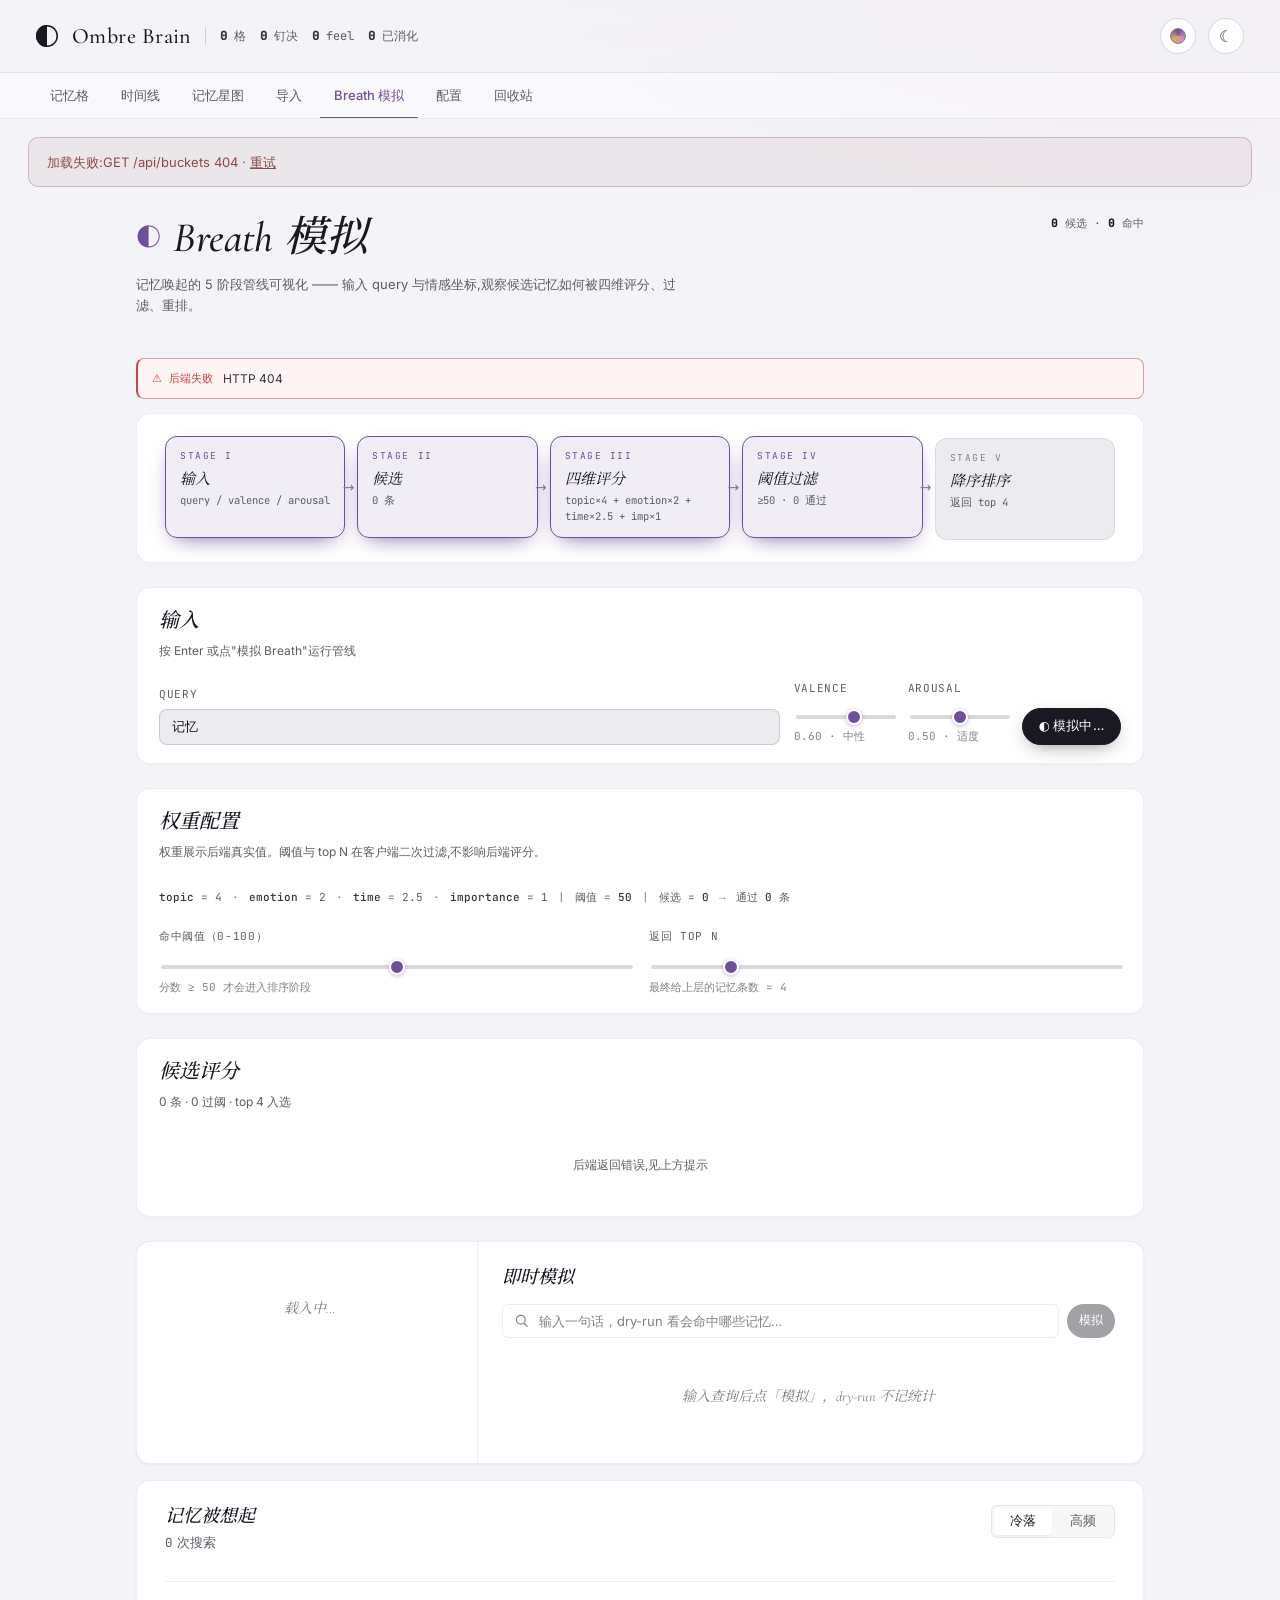
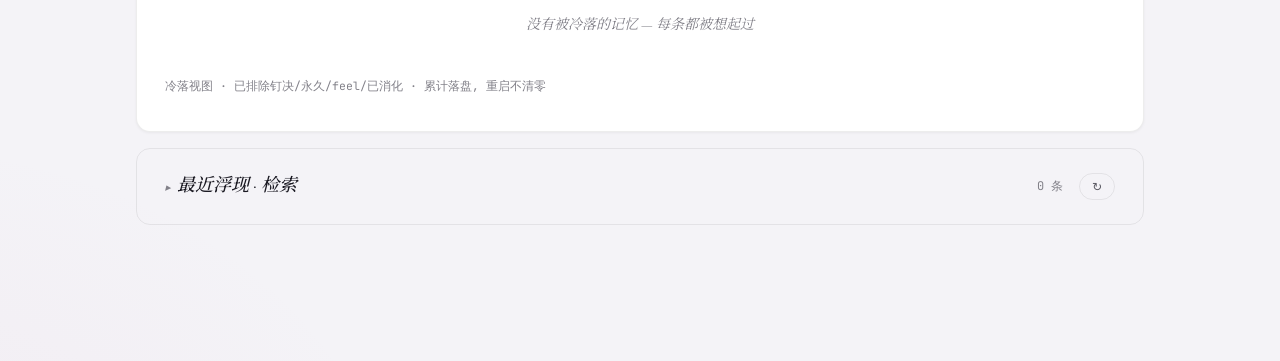
==== v2/console/index.html @ bf688757 "release: snapshot from e794557" ====
<!DOCTYPE html>
<html lang="zh"><head>
<meta charset="utf-8">
<script src="../auth-token.js"></script>
<meta name="viewport" content="width=device-width, initial-scale=1">
<meta name="apple-mobile-web-app-capable" content="yes" />
<meta name="apple-mobile-web-app-status-bar-style" content="default" />
<meta name="apple-mobile-web-app-title" content="Ombre" />
<meta name="mobile-web-app-capable" content="yes" />
<meta name="theme-color" content="#f4f3f7" />
<link rel="manifest" href="/v2/manifest.json" />
<!-- base 让 ./assets/... 始终指 /v2/console/assets/,不管当前路径是 /breath/ 还是别的 -->
<base href="/v2/console/">
<link rel="icon" type="image/svg+xml" href="/v2/favicon.svg" />
<link rel="icon" type="image/png" sizes="32x32" href="/v2/favicon-32.png" />
<link rel="icon" type="image/png" sizes="16x16" href="/v2/favicon-16.png" />
<link rel="shortcut icon" href="/v2/favicon.ico" />
<link rel="apple-touch-icon" href="/v2/favicon-180.png" />
<title>Ombre Brain</title>
<link rel="preconnect" href="https://fonts.googleapis.com">
<link rel="preconnect" href="https://fonts.gstatic.com">
<style>/* cyrillic-ext */
@font-face {
  font-family: 'Cormorant Garamond';
  font-style: italic;
  font-weight: 400;
  font-display: swap;
  src: url("./assets/247459bd-50d6-4156-86ff-5a20e5e87fcf.woff2") format('woff2');
  unicode-range: U+0460-052F, U+1C80-1C8A, U+20B4, U+2DE0-2DFF, U+A640-A69F, U+FE2E-FE2F;
}
/* cyrillic */
@font-face {
  font-family: 'Cormorant Garamond';
  font-style: italic;
  font-weight: 400;
  font-display: swap;
  src: url("./assets/56f7392d-8d6b-465d-8d6e-d1f10291eda7.woff2") format('woff2');
  unicode-range: U+0301, U+0400-045F, U+0490-0491, U+04B0-04B1, U+2116;
}
/* vietnamese */
@font-face {
  font-family: 'Cormorant Garamond';
  font-style: italic;
  font-weight: 400;
  font-display: swap;
  src: url("./assets/97c064bf-4bb1-4097-902c-09f9825808ab.woff2") format('woff2');
  unicode-range: U+0102-0103, U+0110-0111, U+0128-0129, U+0168-0169, U+01A0-01A1, U+01AF-01B0, U+0300-0301, U+0303-0304, U+0308-0309, U+0323, U+0329, U+1EA0-1EF9, U+20AB;
}
/* latin-ext */
@font-face {
  font-family: 'Cormorant Garamond';
  font-style: italic;
  font-weight: 400;
  font-display: swap;
  src: url("./assets/48a11a48-4751-4c33-bd33-841a2f5ffd87.woff2") format('woff2');
  unicode-range: U+0100-02BA, U+02BD-02C5, U+02C7-02CC, U+02CE-02D7, U+02DD-02FF, U+0304, U+0308, U+0329, U+1D00-1DBF, U+1E00-1E9F, U+1EF2-1EFF, U+2020, U+20A0-20AB, U+20AD-20C0, U+2113, U+2C60-2C7F, U+A720-A7FF;
}
/* latin */
@font-face {
  font-family: 'Cormorant Garamond';
  font-style: italic;
  font-weight: 400;
  font-display: swap;
  src: url("./assets/6901ec30-2e2a-4bef-8583-d89507008522.woff2") format('woff2');
  unicode-range: U+0000-00FF, U+0131, U+0152-0153, U+02BB-02BC, U+02C6, U+02DA, U+02DC, U+0304, U+0308, U+0329, U+2000-206F, U+20AC, U+2122, U+2191, U+2193, U+2212, U+2215, U+FEFF, U+FFFD;
}
/* cyrillic-ext */
@font-face {
  font-family: 'Cormorant Garamond';
  font-style: italic;
  font-weight: 500;
  font-display: swap;
  src: url("./assets/247459bd-50d6-4156-86ff-5a20e5e87fcf.woff2") format('woff2');
  unicode-range: U+0460-052F, U+1C80-1C8A, U+20B4, U+2DE0-2DFF, U+A640-A69F, U+FE2E-FE2F;
}
/* cyrillic */
@font-face {
  font-family: 'Cormorant Garamond';
  font-style: italic;
  font-weight: 500;
  font-display: swap;
  src: url("./assets/56f7392d-8d6b-465d-8d6e-d1f10291eda7.woff2") format('woff2');
  unicode-range: U+0301, U+0400-045F, U+0490-0491, U+04B0-04B1, U+2116;
}
/* vietnamese */
@font-face {
  font-family: 'Cormorant Garamond';
  font-style: italic;
  font-weight: 500;
  font-display: swap;
  src: url("./assets/97c064bf-4bb1-4097-902c-09f9825808ab.woff2") format('woff2');
  unicode-range: U+0102-0103, U+0110-0111, U+0128-0129, U+0168-0169, U+01A0-01A1, U+01AF-01B0, U+0300-0301, U+0303-0304, U+0308-0309, U+0323, U+0329, U+1EA0-1EF9, U+20AB;
}
/* latin-ext */
@font-face {
  font-family: 'Cormorant Garamond';
  font-style: italic;
  font-weight: 500;
  font-display: swap;
  src: url("./assets/48a11a48-4751-4c33-bd33-841a2f5ffd87.woff2") format('woff2');
  unicode-range: U+0100-02BA, U+02BD-02C5, U+02C7-02CC, U+02CE-02D7, U+02DD-02FF, U+0304, U+0308, U+0329, U+1D00-1DBF, U+1E00-1E9F, U+1EF2-1EFF, U+2020, U+20A0-20AB, U+20AD-20C0, U+2113, U+2C60-2C7F, U+A720-A7FF;
}
/* latin */
@font-face {
  font-family: 'Cormorant Garamond';
  font-style: italic;
  font-weight: 500;
  font-display: swap;
  src: url("./assets/6901ec30-2e2a-4bef-8583-d89507008522.woff2") format('woff2');
  unicode-range: U+0000-00FF, U+0131, U+0152-0153, U+02BB-02BC, U+02C6, U+02DA, U+02DC, U+0304, U+0308, U+0329, U+2000-206F, U+20AC, U+2122, U+2191, U+2193, U+2212, U+2215, U+FEFF, U+FFFD;
}
/* cyrillic-ext */
@font-face {
  font-family: 'Cormorant Garamond';
  font-style: italic;
  font-weight: 600;
  font-display: swap;
  src: url("./assets/247459bd-50d6-4156-86ff-5a20e5e87fcf.woff2") format('woff2');
  unicode-range: U+0460-052F, U+1C80-1C8A, U+20B4, U+2DE0-2DFF, U+A640-A69F, U+FE2E-FE2F;
}
/* cyrillic */
@font-face {
  font-family: 'Cormorant Garamond';
  font-style: italic;
  font-weight: 600;
  font-display: swap;
  src: url("./assets/56f7392d-8d6b-465d-8d6e-d1f10291eda7.woff2") format('woff2');
  unicode-range: U+0301, U+0400-045F, U+0490-0491, U+04B0-04B1, U+2116;
}
/* vietnamese */
@font-face {
  font-family: 'Cormorant Garamond';
  font-style: italic;
  font-weight: 600;
  font-display: swap;
  src: url("./assets/97c064bf-4bb1-4097-902c-09f9825808ab.woff2") format('woff2');
  unicode-range: U+0102-0103, U+0110-0111, U+0128-0129, U+0168-0169, U+01A0-01A1, U+01AF-01B0, U+0300-0301, U+0303-0304, U+0308-0309, U+0323, U+0329, U+1EA0-1EF9, U+20AB;
}
/* latin-ext */
@font-face {
  font-family: 'Cormorant Garamond';
  font-style: italic;
  font-weight: 600;
  font-display: swap;
  src: url("./assets/48a11a48-4751-4c33-bd33-841a2f5ffd87.woff2") format('woff2');
  unicode-range: U+0100-02BA, U+02BD-02C5, U+02C7-02CC, U+02CE-02D7, U+02DD-02FF, U+0304, U+0308, U+0329, U+1D00-1DBF, U+1E00-1E9F, U+1EF2-1EFF, U+2020, U+20A0-20AB, U+20AD-20C0, U+2113, U+2C60-2C7F, U+A720-A7FF;
}
/* latin */
@font-face {
  font-family: 'Cormorant Garamond';
  font-style: italic;
  font-weight: 600;
  font-display: swap;
  src: url("./assets/6901ec30-2e2a-4bef-8583-d89507008522.woff2") format('woff2');
  unicode-range: U+0000-00FF, U+0131, U+0152-0153, U+02BB-02BC, U+02C6, U+02DA, U+02DC, U+0304, U+0308, U+0329, U+2000-206F, U+20AC, U+2122, U+2191, U+2193, U+2212, U+2215, U+FEFF, U+FFFD;
}
/* cyrillic-ext */
@font-face {
  font-family: 'Cormorant Garamond';
  font-style: normal;
  font-weight: 400;
  font-display: swap;
  src: url("./assets/22f72879-7149-43af-98d5-68f1e6e4e8d8.woff2") format('woff2');
  unicode-range: U+0460-052F, U+1C80-1C8A, U+20B4, U+2DE0-2DFF, U+A640-A69F, U+FE2E-FE2F;
}
/* cyrillic */
@font-face {
  font-family: 'Cormorant Garamond';
  font-style: normal;
  font-weight: 400;
  font-display: swap;
  src: url("./assets/a3660652-28f8-4bda-8eb3-46698a210746.woff2") format('woff2');
  unicode-range: U+0301, U+0400-045F, U+0490-0491, U+04B0-04B1, U+2116;
}
/* vietnamese */
@font-face {
  font-family: 'Cormorant Garamond';
  font-style: normal;
  font-weight: 400;
  font-display: swap;
  src: url("./assets/867ff25f-d2ea-490d-80d4-c07ebd043a57.woff2") format('woff2');
  unicode-range: U+0102-0103, U+0110-0111, U+0128-0129, U+0168-0169, U+01A0-01A1, U+01AF-01B0, U+0300-0301, U+0303-0304, U+0308-0309, U+0323, U+0329, U+1EA0-1EF9, U+20AB;
}
/* latin-ext */
@font-face {
  font-family: 'Cormorant Garamond';
  font-style: normal;
  font-weight: 400;
  font-display: swap;
  src: url("./assets/5ea25cb3-6248-42ea-9d08-8735b8bfbecd.woff2") format('woff2');
  unicode-range: U+0100-02BA, U+02BD-02C5, U+02C7-02CC, U+02CE-02D7, U+02DD-02FF, U+0304, U+0308, U+0329, U+1D00-1DBF, U+1E00-1E9F, U+1EF2-1EFF, U+2020, U+20A0-20AB, U+20AD-20C0, U+2113, U+2C60-2C7F, U+A720-A7FF;
}
/* latin */
@font-face {
  font-family: 'Cormorant Garamond';
  font-style: normal;
  font-weight: 400;
  font-display: swap;
  src: url("./assets/b1c11d76-7a46-4ac5-9b33-489db440a271.woff2") format('woff2');
  unicode-range: U+0000-00FF, U+0131, U+0152-0153, U+02BB-02BC, U+02C6, U+02DA, U+02DC, U+0304, U+0308, U+0329, U+2000-206F, U+20AC, U+2122, U+2191, U+2193, U+2212, U+2215, U+FEFF, U+FFFD;
}
/* cyrillic-ext */
@font-face {
  font-family: 'Cormorant Garamond';
  font-style: normal;
  font-weight: 500;
  font-display: swap;
  src: url("./assets/22f72879-7149-43af-98d5-68f1e6e4e8d8.woff2") format('woff2');
  unicode-range: U+0460-052F, U+1C80-1C8A, U+20B4, U+2DE0-2DFF, U+A640-A69F, U+FE2E-FE2F;
}
/* cyrillic */
@font-face {
  font-family: 'Cormorant Garamond';
  font-style: normal;
  font-weight: 500;
  font-display: swap;
  src: url("./assets/a3660652-28f8-4bda-8eb3-46698a210746.woff2") format('woff2');
  unicode-range: U+0301, U+0400-045F, U+0490-0491, U+04B0-04B1, U+2116;
}
/* vietnamese */
@font-face {
  font-family: 'Cormorant Garamond';
  font-style: normal;
  font-weight: 500;
  font-display: swap;
  src: url("./assets/867ff25f-d2ea-490d-80d4-c07ebd043a57.woff2") format('woff2');
  unicode-range: U+0102-0103, U+0110-0111, U+0128-0129, U+0168-0169, U+01A0-01A1, U+01AF-01B0, U+0300-0301, U+0303-0304, U+0308-0309, U+0323, U+0329, U+1EA0-1EF9, U+20AB;
}
/* latin-ext */
@font-face {
  font-family: 'Cormorant Garamond';
  font-style: normal;
  font-weight: 500;
  font-display: swap;
  src: url("./assets/5ea25cb3-6248-42ea-9d08-8735b8bfbecd.woff2") format('woff2');
  unicode-range: U+0100-02BA, U+02BD-02C5, U+02C7-02CC, U+02CE-02D7, U+02DD-02FF, U+0304, U+0308, U+0329, U+1D00-1DBF, U+1E00-1E9F, U+1EF2-1EFF, U+2020, U+20A0-20AB, U+20AD-20C0, U+2113, U+2C60-2C7F, U+A720-A7FF;
}
/* latin */
@font-face {
  font-family: 'Cormorant Garamond';
  font-style: normal;
  font-weight: 500;
  font-display: swap;
  src: url("./assets/b1c11d76-7a46-4ac5-9b33-489db440a271.woff2") format('woff2');
  unicode-range: U+0000-00FF, U+0131, U+0152-0153, U+02BB-02BC, U+02C6, U+02DA, U+02DC, U+0304, U+0308, U+0329, U+2000-206F, U+20AC, U+2122, U+2191, U+2193, U+2212, U+2215, U+FEFF, U+FFFD;
}
/* cyrillic-ext */
@font-face {
  font-family: 'Cormorant Garamond';
  font-style: normal;
  font-weight: 600;
  font-display: swap;
  src: url("./assets/22f72879-7149-43af-98d5-68f1e6e4e8d8.woff2") format('woff2');
  unicode-range: U+0460-052F, U+1C80-1C8A, U+20B4, U+2DE0-2DFF, U+A640-A69F, U+FE2E-FE2F;
}
/* cyrillic */
@font-face {
  font-family: 'Cormorant Garamond';
  font-style: normal;
  font-weight: 600;
  font-display: swap;
  src: url("./assets/a3660652-28f8-4bda-8eb3-46698a210746.woff2") format('woff2');
  unicode-range: U+0301, U+0400-045F, U+0490-0491, U+04B0-04B1, U+2116;
}
/* vietnamese */
@font-face {
  font-family: 'Cormorant Garamond';
  font-style: normal;
  font-weight: 600;
  font-display: swap;
  src: url("./assets/867ff25f-d2ea-490d-80d4-c07ebd043a57.woff2") format('woff2');
  unicode-range: U+0102-0103, U+0110-0111, U+0128-0129, U+0168-0169, U+01A0-01A1, U+01AF-01B0, U+0300-0301, U+0303-0304, U+0308-0309, U+0323, U+0329, U+1EA0-1EF9, U+20AB;
}
/* latin-ext */
@font-face {
  font-family: 'Cormorant Garamond';
  font-style: normal;
  font-weight: 600;
  font-display: swap;
  src: url("./assets/5ea25cb3-6248-42ea-9d08-8735b8bfbecd.woff2") format('woff2');
  unicode-range: U+0100-02BA, U+02BD-02C5, U+02C7-02CC, U+02CE-02D7, U+02DD-02FF, U+0304, U+0308, U+0329, U+1D00-1DBF, U+1E00-1E9F, U+1EF2-1EFF, U+2020, U+20A0-20AB, U+20AD-20C0, U+2113, U+2C60-2C7F, U+A720-A7FF;
}
/* latin */
@font-face {
  font-family: 'Cormorant Garamond';
  font-style: normal;
  font-weight: 600;
  font-display: swap;
  src: url("./assets/b1c11d76-7a46-4ac5-9b33-489db440a271.woff2") format('woff2');
  unicode-range: U+0000-00FF, U+0131, U+0152-0153, U+02BB-02BC, U+02C6, U+02DA, U+02DC, U+0304, U+0308, U+0329, U+2000-206F, U+20AC, U+2122, U+2191, U+2193, U+2212, U+2215, U+FEFF, U+FFFD;
}
/* cyrillic-ext */
@font-face {
  font-family: 'Inter';
  font-style: normal;
  font-weight: 300;
  font-display: swap;
  src: url("./assets/30ddc249-4f8f-4c49-912c-59590ab5ca47.woff2") format('woff2');
  unicode-range: U+0460-052F, U+1C80-1C8A, U+20B4, U+2DE0-2DFF, U+A640-A69F, U+FE2E-FE2F;
}
/* cyrillic */
@font-face {
  font-family: 'Inter';
  font-style: normal;
  font-weight: 300;
  font-display: swap;
  src: url("./assets/1a1cac55-bad0-403b-aa77-bebcd41d4d0f.woff2") format('woff2');
  unicode-range: U+0301, U+0400-045F, U+0490-0491, U+04B0-04B1, U+2116;
}
/* greek-ext */
@font-face {
  font-family: 'Inter';
  font-style: normal;
  font-weight: 300;
  font-display: swap;
  src: url("./assets/f8fb5054-66a0-49f6-a8b4-03da0f67f77f.woff2") format('woff2');
  unicode-range: U+1F00-1FFF;
}
/* greek */
@font-face {
  font-family: 'Inter';
  font-style: normal;
  font-weight: 300;
  font-display: swap;
  src: url("./assets/76510f87-e11c-432b-b6c8-81b444b286ba.woff2") format('woff2');
  unicode-range: U+0370-0377, U+037A-037F, U+0384-038A, U+038C, U+038E-03A1, U+03A3-03FF;
}
/* vietnamese */
@font-face {
  font-family: 'Inter';
  font-style: normal;
  font-weight: 300;
  font-display: swap;
  src: url("./assets/0822fa61-bc98-44bc-8a5c-f1f93305a8bd.woff2") format('woff2');
  unicode-range: U+0102-0103, U+0110-0111, U+0128-0129, U+0168-0169, U+01A0-01A1, U+01AF-01B0, U+0300-0301, U+0303-0304, U+0308-0309, U+0323, U+0329, U+1EA0-1EF9, U+20AB;
}
/* latin-ext */
@font-face {
  font-family: 'Inter';
  font-style: normal;
  font-weight: 300;
  font-display: swap;
  src: url("./assets/0b00b750-72e0-43cb-84dd-b1baed2a479c.woff2") format('woff2');
  unicode-range: U+0100-02BA, U+02BD-02C5, U+02C7-02CC, U+02CE-02D7, U+02DD-02FF, U+0304, U+0308, U+0329, U+1D00-1DBF, U+1E00-1E9F, U+1EF2-1EFF, U+2020, U+20A0-20AB, U+20AD-20C0, U+2113, U+2C60-2C7F, U+A720-A7FF;
}
/* latin */
@font-face {
  font-family: 'Inter';
  font-style: normal;
  font-weight: 300;
  font-display: swap;
  src: url("./assets/863abd76-a8d7-4c2e-b2e4-f46f0af8405e.woff2") format('woff2');
  unicode-range: U+0000-00FF, U+0131, U+0152-0153, U+02BB-02BC, U+02C6, U+02DA, U+02DC, U+0304, U+0308, U+0329, U+2000-206F, U+20AC, U+2122, U+2191, U+2193, U+2212, U+2215, U+FEFF, U+FFFD;
}
/* cyrillic-ext */
@font-face {
  font-family: 'Inter';
  font-style: normal;
  font-weight: 400;
  font-display: swap;
  src: url("./assets/30ddc249-4f8f-4c49-912c-59590ab5ca47.woff2") format('woff2');
  unicode-range: U+0460-052F, U+1C80-1C8A, U+20B4, U+2DE0-2DFF, U+A640-A69F, U+FE2E-FE2F;
}
/* cyrillic */
@font-face {
  font-family: 'Inter';
  font-style: normal;
  font-weight: 400;
  font-display: swap;
  src: url("./assets/1a1cac55-bad0-403b-aa77-bebcd41d4d0f.woff2") format('woff2');
  unicode-range: U+0301, U+0400-045F, U+0490-0491, U+04B0-04B1, U+2116;
}
/* greek-ext */
@font-face {
  font-family: 'Inter';
  font-style: normal;
  font-weight: 400;
  font-display: swap;
  src: url("./assets/f8fb5054-66a0-49f6-a8b4-03da0f67f77f.woff2") format('woff2');
  unicode-range: U+1F00-1FFF;
}
/* greek */
@font-face {
  font-family: 'Inter';
  font-style: normal;
  font-weight: 400;
  font-display: swap;
  src: url("./assets/76510f87-e11c-432b-b6c8-81b444b286ba.woff2") format('woff2');
  unicode-range: U+0370-0377, U+037A-037F, U+0384-038A, U+038C, U+038E-03A1, U+03A3-03FF;
}
/* vietnamese */
@font-face {
  font-family: 'Inter';
  font-style: normal;
  font-weight: 400;
  font-display: swap;
  src: url("./assets/0822fa61-bc98-44bc-8a5c-f1f93305a8bd.woff2") format('woff2');
  unicode-range: U+0102-0103, U+0110-0111, U+0128-0129, U+0168-0169, U+01A0-01A1, U+01AF-01B0, U+0300-0301, U+0303-0304, U+0308-0309, U+0323, U+0329, U+1EA0-1EF9, U+20AB;
}
/* latin-ext */
@font-face {
  font-family: 'Inter';
  font-style: normal;
  font-weight: 400;
  font-display: swap;
  src: url("./assets/0b00b750-72e0-43cb-84dd-b1baed2a479c.woff2") format('woff2');
  unicode-range: U+0100-02BA, U+02BD-02C5, U+02C7-02CC, U+02CE-02D7, U+02DD-02FF, U+0304, U+0308, U+0329, U+1D00-1DBF, U+1E00-1E9F, U+1EF2-1EFF, U+2020, U+20A0-20AB, U+20AD-20C0, U+2113, U+2C60-2C7F, U+A720-A7FF;
}
/* latin */
@font-face {
  font-family: 'Inter';
  font-style: normal;
  font-weight: 400;
  font-display: swap;
  src: url("./assets/863abd76-a8d7-4c2e-b2e4-f46f0af8405e.woff2") format('woff2');
  unicode-range: U+0000-00FF, U+0131, U+0152-0153, U+02BB-02BC, U+02C6, U+02DA, U+02DC, U+0304, U+0308, U+0329, U+2000-206F, U+20AC, U+2122, U+2191, U+2193, U+2212, U+2215, U+FEFF, U+FFFD;
}
/* cyrillic-ext */
@font-face {
  font-family: 'Inter';
  font-style: normal;
  font-weight: 500;
  font-display: swap;
  src: url("./assets/30ddc249-4f8f-4c49-912c-59590ab5ca47.woff2") format('woff2');
  unicode-range: U+0460-052F, U+1C80-1C8A, U+20B4, U+2DE0-2DFF, U+A640-A69F, U+FE2E-FE2F;
}
/* cyrillic */
@font-face {
  font-family: 'Inter';
  font-style: normal;
  font-weight: 500;
  font-display: swap;
  src: url("./assets/1a1cac55-bad0-403b-aa77-bebcd41d4d0f.woff2") format('woff2');
  unicode-range: U+0301, U+0400-045F, U+0490-0491, U+04B0-04B1, U+2116;
}
/* greek-ext */
@font-face {
  font-family: 'Inter';
  font-style: normal;
  font-weight: 500;
  font-display: swap;
  src: url("./assets/f8fb5054-66a0-49f6-a8b4-03da0f67f77f.woff2") format('woff2');
  unicode-range: U+1F00-1FFF;
}
/* greek */
@font-face {
  font-family: 'Inter';
  font-style: normal;
  font-weight: 500;
  font-display: swap;
  src: url("./assets/76510f87-e11c-432b-b6c8-81b444b286ba.woff2") format('woff2');
  unicode-range: U+0370-0377, U+037A-037F, U+0384-038A, U+038C, U+038E-03A1, U+03A3-03FF;
}
/* vietnamese */
@font-face {
  font-family: 'Inter';
  font-style: normal;
  font-weight: 500;
  font-display: swap;
  src: url("./assets/0822fa61-bc98-44bc-8a5c-f1f93305a8bd.woff2") format('woff2');
  unicode-range: U+0102-0103, U+0110-0111, U+0128-0129, U+0168-0169, U+01A0-01A1, U+01AF-01B0, U+0300-0301, U+0303-0304, U+0308-0309, U+0323, U+0329, U+1EA0-1EF9, U+20AB;
}
/* latin-ext */
@font-face {
  font-family: 'Inter';
  font-style: normal;
  font-weight: 500;
  font-display: swap;
  src: url("./assets/0b00b750-72e0-43cb-84dd-b1baed2a479c.woff2") format('woff2');
  unicode-range: U+0100-02BA, U+02BD-02C5, U+02C7-02CC, U+02CE-02D7, U+02DD-02FF, U+0304, U+0308, U+0329, U+1D00-1DBF, U+1E00-1E9F, U+1EF2-1EFF, U+2020, U+20A0-20AB, U+20AD-20C0, U+2113, U+2C60-2C7F, U+A720-A7FF;
}
/* latin */
@font-face {
  font-family: 'Inter';
  font-style: normal;
  font-weight: 500;
  font-display: swap;
  src: url("./assets/863abd76-a8d7-4c2e-b2e4-f46f0af8405e.woff2") format('woff2');
  unicode-range: U+0000-00FF, U+0131, U+0152-0153, U+02BB-02BC, U+02C6, U+02DA, U+02DC, U+0304, U+0308, U+0329, U+2000-206F, U+20AC, U+2122, U+2191, U+2193, U+2212, U+2215, U+FEFF, U+FFFD;
}
/* cyrillic-ext */
@font-face {
  font-family: 'Inter';
  font-style: normal;
  font-weight: 600;
  font-display: swap;
  src: url("./assets/30ddc249-4f8f-4c49-912c-59590ab5ca47.woff2") format('woff2');
  unicode-range: U+0460-052F, U+1C80-1C8A, U+20B4, U+2DE0-2DFF, U+A640-A69F, U+FE2E-FE2F;
}
/* cyrillic */
@font-face {
  font-family: 'Inter';
  font-style: normal;
  font-weight: 600;
  font-display: swap;
  src: url("./assets/1a1cac55-bad0-403b-aa77-bebcd41d4d0f.woff2") format('woff2');
  unicode-range: U+0301, U+0400-045F, U+0490-0491, U+04B0-04B1, U+2116;
}
/* greek-ext */
@font-face {
  font-family: 'Inter';
  font-style: normal;
  font-weight: 600;
  font-display: swap;
  src: url("./assets/f8fb5054-66a0-49f6-a8b4-03da0f67f77f.woff2") format('woff2');
  unicode-range: U+1F00-1FFF;
}
/* greek */
@font-face {
  font-family: 'Inter';
  font-style: normal;
  font-weight: 600;
  font-display: swap;
  src: url("./assets/76510f87-e11c-432b-b6c8-81b444b286ba.woff2") format('woff2');
  unicode-range: U+0370-0377, U+037A-037F, U+0384-038A, U+038C, U+038E-03A1, U+03A3-03FF;
}
/* vietnamese */
@font-face {
  font-family: 'Inter';
  font-style: normal;
  font-weight: 600;
  font-display: swap;
  src: url("./assets/0822fa61-bc98-44bc-8a5c-f1f93305a8bd.woff2") format('woff2');
  unicode-range: U+0102-0103, U+0110-0111, U+0128-0129, U+0168-0169, U+01A0-01A1, U+01AF-01B0, U+0300-0301, U+0303-0304, U+0308-0309, U+0323, U+0329, U+1EA0-1EF9, U+20AB;
}
/* latin-ext */
@font-face {
  font-family: 'Inter';
  font-style: normal;
  font-weight: 600;
  font-display: swap;
  src: url("./assets/0b00b750-72e0-43cb-84dd-b1baed2a479c.woff2") format('woff2');
  unicode-range: U+0100-02BA, U+02BD-02C5, U+02C7-02CC, U+02CE-02D7, U+02DD-02FF, U+0304, U+0308, U+0329, U+1D00-1DBF, U+1E00-1E9F, U+1EF2-1EFF, U+2020, U+20A0-20AB, U+20AD-20C0, U+2113, U+2C60-2C7F, U+A720-A7FF;
}
/* latin */
@font-face {
  font-family: 'Inter';
  font-style: normal;
  font-weight: 600;
  font-display: swap;
  src: url("./assets/863abd76-a8d7-4c2e-b2e4-f46f0af8405e.woff2") format('woff2');
  unicode-range: U+0000-00FF, U+0131, U+0152-0153, U+02BB-02BC, U+02C6, U+02DA, U+02DC, U+0304, U+0308, U+0329, U+2000-206F, U+20AC, U+2122, U+2191, U+2193, U+2212, U+2215, U+FEFF, U+FFFD;
}
/* cyrillic-ext */
@font-face {
  font-family: 'JetBrains Mono';
  font-style: normal;
  font-weight: 400;
  font-display: swap;
  src: url("./assets/74fec8cc-8fc9-4db8-bc64-73021e209c6c.woff2") format('woff2');
  unicode-range: U+0460-052F, U+1C80-1C8A, U+20B4, U+2DE0-2DFF, U+A640-A69F, U+FE2E-FE2F;
}
/* cyrillic */
@font-face {
  font-family: 'JetBrains Mono';
  font-style: normal;
  font-weight: 400;
  font-display: swap;
  src: url("./assets/d8468948-ca6c-4d62-ac42-a1ce6cd707dd.woff2") format('woff2');
  unicode-range: U+0301, U+0400-045F, U+0490-0491, U+04B0-04B1, U+2116;
}
/* greek */
@font-face {
  font-family: 'JetBrains Mono';
  font-style: normal;
  font-weight: 400;
  font-display: swap;
  src: url("./assets/f291b301-09a4-457e-aab6-dc23eb983846.woff2") format('woff2');
  unicode-range: U+0370-0377, U+037A-037F, U+0384-038A, U+038C, U+038E-03A1, U+03A3-03FF;
}
/* vietnamese */
@font-face {
  font-family: 'JetBrains Mono';
  font-style: normal;
  font-weight: 400;
  font-display: swap;
  src: url("./assets/a4811535-35a6-46b0-93e7-a27c9d76feb7.woff2") format('woff2');
  unicode-range: U+0102-0103, U+0110-0111, U+0128-0129, U+0168-0169, U+01A0-01A1, U+01AF-01B0, U+0300-0301, U+0303-0304, U+0308-0309, U+0323, U+0329, U+1EA0-1EF9, U+20AB;
}
/* latin-ext */
@font-face {
  font-family: 'JetBrains Mono';
  font-style: normal;
  font-weight: 400;
  font-display: swap;
  src: url("./assets/cc283a4b-b0a5-4680-884b-37d992e13066.woff2") format('woff2');
  unicode-range: U+0100-02BA, U+02BD-02C5, U+02C7-02CC, U+02CE-02D7, U+02DD-02FF, U+0304, U+0308, U+0329, U+1D00-1DBF, U+1E00-1E9F, U+1EF2-1EFF, U+2020, U+20A0-20AB, U+20AD-20C0, U+2113, U+2C60-2C7F, U+A720-A7FF;
}
/* latin */
@font-face {
  font-family: 'JetBrains Mono';
  font-style: normal;
  font-weight: 400;
  font-display: swap;
  src: url("./assets/e5818c9e-745b-4b96-ba22-f80bdcc4bf33.woff2") format('woff2');
  unicode-range: U+0000-00FF, U+0131, U+0152-0153, U+02BB-02BC, U+02C6, U+02DA, U+02DC, U+0304, U+0308, U+0329, U+2000-206F, U+20AC, U+2122, U+2191, U+2193, U+2212, U+2215, U+FEFF, U+FFFD;
}
/* cyrillic-ext */
@font-face {
  font-family: 'JetBrains Mono';
  font-style: normal;
  font-weight: 500;
  font-display: swap;
  src: url("./assets/74fec8cc-8fc9-4db8-bc64-73021e209c6c.woff2") format('woff2');
  unicode-range: U+0460-052F, U+1C80-1C8A, U+20B4, U+2DE0-2DFF, U+A640-A69F, U+FE2E-FE2F;
}
/* cyrillic */
@font-face {
  font-family: 'JetBrains Mono';
  font-style: normal;
  font-weight: 500;
  font-display: swap;
  src: url("./assets/d8468948-ca6c-4d62-ac42-a1ce6cd707dd.woff2") format('woff2');
  unicode-range: U+0301, U+0400-045F, U+0490-0491, U+04B0-04B1, U+2116;
}
/* greek */
@font-face {
  font-family: 'JetBrains Mono';
  font-style: normal;
  font-weight: 500;
  font-display: swap;
  src: url("./assets/f291b301-09a4-457e-aab6-dc23eb983846.woff2") format('woff2');
  unicode-range: U+0370-0377, U+037A-037F, U+0384-038A, U+038C, U+038E-03A1, U+03A3-03FF;
}
/* vietnamese */
@font-face {
  font-family: 'JetBrains Mono';
  font-style: normal;
  font-weight: 500;
  font-display: swap;
  src: url("./assets/a4811535-35a6-46b0-93e7-a27c9d76feb7.woff2") format('woff2');
  unicode-range: U+0102-0103, U+0110-0111, U+0128-0129, U+0168-0169, U+01A0-01A1, U+01AF-01B0, U+0300-0301, U+0303-0304, U+0308-0309, U+0323, U+0329, U+1EA0-1EF9, U+20AB;
}
/* latin-ext */
@font-face {
  font-family: 'JetBrains Mono';
  font-style: normal;
  font-weight: 500;
  font-display: swap;
  src: url("./assets/cc283a4b-b0a5-4680-884b-37d992e13066.woff2") format('woff2');
  unicode-range: U+0100-02BA, U+02BD-02C5, U+02C7-02CC, U+02CE-02D7, U+02DD-02FF, U+0304, U+0308, U+0329, U+1D00-1DBF, U+1E00-1E9F, U+1EF2-1EFF, U+2020, U+20A0-20AB, U+20AD-20C0, U+2113, U+2C60-2C7F, U+A720-A7FF;
}
/* latin */
@font-face {
  font-family: 'JetBrains Mono';
  font-style: normal;
  font-weight: 500;
  font-display: swap;
  src: url("./assets/e5818c9e-745b-4b96-ba22-f80bdcc4bf33.woff2") format('woff2');
  unicode-range: U+0000-00FF, U+0131, U+0152-0153, U+02BB-02BC, U+02C6, U+02DA, U+02DC, U+0304, U+0308, U+0329, U+2000-206F, U+20AC, U+2122, U+2191, U+2193, U+2212, U+2215, U+FEFF, U+FFFD;
}
@font-face {
  font-family: 'Noto Serif SC';
  font-style: normal;
  font-weight: 400;
  font-display: swap;
  src: url("./assets/4decebc0-be6c-4c0f-9ce1-19d058f453ad.woff2") format('woff2');
  unicode-range: U+1f1e9-1f1f5, U+1f1f7-1f1ff, U+1f21a, U+1f232, U+1f234-1f237, U+1f250-1f251, U+1f300, U+1f302-1f308, U+1f30a-1f311, U+1f315, U+1f319-1f320, U+1f324, U+1f327, U+1f32a, U+1f32c-1f32d, U+1f330-1f357, U+1f359-1f37e;
}
@font-face {
  font-family: 'Noto Serif SC';
  font-style: normal;
  font-weight: 400;
  font-display: swap;
  src: url("./assets/cf702cbd-ddab-4e92-a8d1-74cf63e73906.woff2") format('woff2');
  unicode-range: U+fee3, U+fef3, U+ff03-ff04, U+ff07, U+ff0a, U+ff17-ff19, U+ff1c-ff1d, U+ff20-ff3a, U+ff3c, U+ff3e-ff5b, U+ff5d, U+ff61-ff65, U+ff67-ff6a, U+ff6c, U+ff6f-ff78, U+ff7a-ff7d, U+ff80-ff84, U+ff86, U+ff89-ff8e, U+ff92, U+ff97-ff9b, U+ff9d-ff9f, U+ffe0-ffe4, U+ffe6, U+ffe9, U+ffeb, U+ffed, U+fffc, U+1f004, U+1f170-1f171, U+1f192-1f195, U+1f198-1f19a, U+1f1e6-1f1e8;
}
@font-face {
  font-family: 'Noto Serif SC';
  font-style: normal;
  font-weight: 400;
  font-display: swap;
  src: url("./assets/82f5f00c-4981-4c0d-a686-b2282af3bd36.woff2") format('woff2');
  unicode-range: U+f0a7, U+f0b2, U+f0b7, U+f0c9, U+f0d8, U+f0da, U+f0dc-f0dd, U+f0e0, U+f0e6, U+f0eb, U+f0fc, U+f101, U+f104-f105, U+f107, U+f10b, U+f11b, U+f14b, U+f18a, U+f193, U+f1d6-f1d7, U+f244, U+f27a, U+f296, U+f2ae, U+f471, U+f4b3, U+f610-f611, U+f880-f881, U+f8ec, U+f8f5, U+f8ff, U+f901, U+f90a, U+f92c-f92d, U+f934, U+f937, U+f941, U+f965, U+f967, U+f969, U+f96b, U+f96f, U+f974, U+f978-f979, U+f97e, U+f981, U+f98a, U+f98e, U+f997, U+f99c, U+f9b2, U+f9b5, U+f9ba, U+f9be, U+f9ca, U+f9d0-f9d1, U+f9dd, U+f9e0-f9e1, U+f9e4, U+f9f7, U+fa00-fa01, U+fa08, U+fa0a, U+fa11, U+fb01-fb02, U+fdfc, U+fe0e, U+fe30-fe31, U+fe33-fe44, U+fe49-fe52, U+fe54-fe57, U+fe59-fe66, U+fe68-fe6b, U+fe8e, U+fe92-fe93, U+feae, U+feb8, U+fecb-fecc, U+fee0;
}
@font-face {
  font-family: 'Noto Serif SC';
  font-style: normal;
  font-weight: 400;
  font-display: swap;
  src: url("./assets/0dfbecb7-e44d-40f6-a005-5822288fbb1d.woff2") format('woff2');
  unicode-range: U+9f83, U+9f85-9f8d, U+9f90-9f91, U+9f94-9f96, U+9f98, U+9f9b-9f9c, U+9f9e, U+9fa0, U+9fa2, U+9ff0-9fff, U+a001, U+a007, U+a025, U+a046-a047, U+a057, U+a072, U+a078-a079, U+a083, U+a085, U+a100, U+a118, U+a132, U+a134, U+a1f4, U+a242, U+a4a6, U+a4aa, U+a4b0-a4b1, U+a4b3, U+a9c1-a9c2, U+ac00-ac01, U+ac04, U+ac08, U+ac10-ac11, U+ac13-ac16, U+ac19, U+ac1c-ac1d, U+ac24, U+ac70-ac71, U+ac74, U+ac77-ac78, U+ac80-ac81, U+ac83, U+ac8c, U+ac90, U+ac9f-aca0, U+aca8-aca9, U+acac, U+acb0, U+acbd, U+acc1, U+acc4, U+ace0-ace1, U+ace4, U+ace8, U+acf3, U+acf5, U+acfc-acfd, U+ad00, U+ad0c, U+ad11, U+ad1c, U+ad34, U+ad50, U+ad64, U+ad6c, U+ad70, U+ad74, U+ad7f, U+ad81, U+ad8c, U+adc0, U+adc8, U+addc, U+ade0, U+adf8-adf9, U+adfc, U+ae00, U+ae08-ae09, U+ae0b, U+ae30, U+ae34, U+ae38, U+ae40, U+ae4a, U+ae4c, U+ae54, U+ae68, U+aebc, U+aed8, U+af2c-af2d;
}
@font-face {
  font-family: 'Noto Serif SC';
  font-style: normal;
  font-weight: 400;
  font-display: swap;
  src: url("./assets/6b6c1dd6-1b3d-42c2-86d3-246ed08f38a5.woff2") format('woff2');
  unicode-range: U+9e30-9e33, U+9e35-9e3b, U+9e3e, U+9e40-9e44, U+9e46-9e4e, U+9e51, U+9e53, U+9e55-9e58, U+9e5a-9e5c, U+9e5e-9e63, U+9e66-9e6e, U+9e71, U+9e73, U+9e75, U+9e78-9e79, U+9e7c-9e7e, U+9e82, U+9e86-9e88, U+9e8b-9e8c, U+9e90-9e91, U+9e93, U+9e95, U+9e97, U+9e9d, U+9ea4-9ea5, U+9ea9-9eaa, U+9eb4-9eb5, U+9eb8-9eba, U+9ebc-9ebf, U+9ec3, U+9ec9, U+9ecd, U+9ed0, U+9ed2-9ed3, U+9ed5-9ed6, U+9ed9, U+9edc-9edd, U+9edf-9ee0, U+9ee2, U+9ee5, U+9ee7-9eea, U+9eef, U+9ef1, U+9ef3-9ef4, U+9ef6, U+9ef9, U+9efb-9efc, U+9efe, U+9f0b, U+9f0d, U+9f10, U+9f14, U+9f17, U+9f19, U+9f22, U+9f29, U+9f2c, U+9f2f, U+9f31, U+9f37, U+9f39, U+9f3d-9f3e, U+9f41, U+9f4a-9f4b, U+9f51-9f52, U+9f61-9f63, U+9f66-9f67, U+9f80-9f81;
}
@font-face {
  font-family: 'Noto Serif SC';
  font-style: normal;
  font-weight: 400;
  font-display: swap;
  src: url("./assets/f61d4ee6-bdf8-4cc3-8199-aebdd3f03776.woff2") format('woff2');
  unicode-range: U+9c82-9c83, U+9c85-9c8c, U+9c8e-9c92, U+9c94-9c9b, U+9c9e-9ca3, U+9ca5-9ca7, U+9ca9, U+9cab, U+9cad-9cae, U+9cb1-9cb7, U+9cb9-9cbd, U+9cbf-9cc0, U+9cc3, U+9cc5-9cc7, U+9cc9-9cd1, U+9cd3-9cda, U+9cdc-9cdd, U+9cdf, U+9ce1-9ce3, U+9ce5, U+9ce9, U+9cee-9cef, U+9cf3-9cf4, U+9cf6, U+9cfc-9cfd, U+9d02, U+9d08-9d09, U+9d12, U+9d1b, U+9d1e, U+9d26, U+9d28, U+9d37, U+9d3b, U+9d3f, U+9d51, U+9d59, U+9d5c-9d5d, U+9d5f-9d61, U+9d6c, U+9d70, U+9d72, U+9d7a, U+9d7e, U+9d84, U+9d89, U+9d8f, U+9d92, U+9daf, U+9db4, U+9db8, U+9dbc, U+9dc4, U+9dc7, U+9dc9, U+9dd7, U+9ddf, U+9df2, U+9df9-9dfa, U+9e0a, U+9e11, U+9e1a, U+9e1e, U+9e20, U+9e22, U+9e28-9e2c, U+9e2e-9e2f;
}
@font-face {
  font-family: 'Noto Serif SC';
  font-style: normal;
  font-weight: 400;
  font-display: swap;
  src: url("./assets/3392477e-fbb6-44ab-a961-47541ec646c8.woff2") format('woff2');
  unicode-range: U+9a80, U+9a83, U+9a85, U+9a88-9a8a, U+9a8d-9a8e, U+9a90, U+9a92-9a93, U+9a95-9a96, U+9a98-9a99, U+9a9b-9aa2, U+9aa5, U+9aa7, U+9aaf-9ab1, U+9ab5-9ab6, U+9ab9-9aba, U+9ac0-9ac4, U+9ac8, U+9acb-9acc, U+9ace-9acf, U+9ad1-9ad2, U+9ad9, U+9adf, U+9ae1, U+9ae3, U+9aea-9aeb, U+9aed-9aef, U+9af4, U+9af9, U+9afb, U+9b03-9b04, U+9b06, U+9b08, U+9b0d, U+9b0f-9b10, U+9b13, U+9b18, U+9b1a, U+9b1f, U+9b22-9b23, U+9b25, U+9b27-9b28, U+9b2a, U+9b2f, U+9b31-9b32, U+9b3b, U+9b43, U+9b46-9b49, U+9b4d-9b4e, U+9b51, U+9b56, U+9b58, U+9b5a, U+9b5c, U+9b5f, U+9b61-9b62, U+9b6f, U+9b77, U+9b80, U+9b88, U+9b8b, U+9b8e, U+9b91, U+9b9f-9ba0, U+9ba8, U+9baa-9bab, U+9bad-9bae, U+9bb0-9bb1, U+9bb8, U+9bc9-9bca, U+9bd3, U+9bd6, U+9bdb, U+9be8, U+9bf0-9bf1, U+9c02, U+9c10, U+9c15, U+9c24, U+9c2d, U+9c32, U+9c39, U+9c3b, U+9c40, U+9c47-9c49, U+9c53, U+9c57, U+9c64, U+9c72, U+9c77-9c78, U+9c7b, U+9c7f-9c80;
}
@font-face {
  font-family: 'Noto Serif SC';
  font-style: normal;
  font-weight: 400;
  font-display: swap;
  src: url("./assets/3995b549-3163-4666-91b8-57e79ec39442.woff2") format('woff2');
  unicode-range: U+98dd, U+98e1-98e2, U+98e7-98ea, U+98ec, U+98ee-98ef, U+98f2, U+98f4, U+98fc-98fe, U+9903, U+9905, U+9908, U+990a, U+990c-990d, U+9913-9914, U+9918, U+991a-991b, U+991e, U+9921, U+9928, U+992c, U+992e, U+9935, U+9938-9939, U+993d-993e, U+9945, U+994b-994c, U+9951-9952, U+9954-9955, U+9957, U+995e, U+9963, U+9966-9969, U+996b-996c, U+996f, U+9974-9975, U+9977-9979, U+997d-997e, U+9980-9981, U+9983-9984, U+9987, U+998a-998b, U+998d-9991, U+9993-9995, U+9997-9998, U+99a5, U+99ab, U+99ad-99ae, U+99b1, U+99b3-99b4, U+99bc, U+99bf, U+99c1, U+99c3-99c6, U+99cc, U+99d0, U+99d2, U+99d5, U+99db, U+99dd, U+99e1, U+99ed, U+99f1, U+99ff, U+9a01, U+9a03-9a04, U+9a0e-9a0f, U+9a11-9a13, U+9a19, U+9a1b, U+9a28, U+9a2b, U+9a30, U+9a32, U+9a37, U+9a40, U+9a45, U+9a4a, U+9a4d-9a4e, U+9a52, U+9a55, U+9a57, U+9a5a-9a5b, U+9a5f, U+9a62, U+9a65, U+9a69, U+9a6b, U+9a6e, U+9a75, U+9a77-9a7a, U+9a7d;
}
@font-face {
  font-family: 'Noto Serif SC';
  font-style: normal;
  font-weight: 400;
  font-display: swap;
  src: url("./assets/e839ce3e-9f7c-492d-9c29-b74a57de88fa.woff2") format('woff2');
  unicode-range: U+975b-975c, U+9763, U+9765-9766, U+976c-976d, U+9773, U+9776, U+977a, U+977c, U+9784-9785, U+978e-978f, U+9791-9792, U+9794-9795, U+9798, U+979a, U+979e, U+97a3, U+97a5-97a6, U+97a8, U+97ab-97ac, U+97ae-97af, U+97b2, U+97b4, U+97c6, U+97cb-97cc, U+97d3, U+97d8, U+97dc, U+97e1, U+97ea-97eb, U+97ee, U+97fb, U+97fe-97ff, U+9801-9803, U+9805-9806, U+9808, U+980c, U+9810-9814, U+9817-9818, U+981e, U+9820-9821, U+9824, U+9828, U+982b-982d, U+9830, U+9834, U+9838-9839, U+983c, U+9846, U+984d-984f, U+9851-9852, U+9854-9855, U+9857-9858, U+985a-985b, U+9862-9863, U+9865, U+9867, U+986b, U+986f-9871, U+9877-9878, U+987c, U+9880, U+9883, U+9885, U+9889, U+988b-988f, U+9893-9895, U+9899-989b, U+989e-989f, U+98a1-98a2, U+98a5-98a7, U+98a9, U+98af, U+98b1, U+98b6, U+98ba, U+98be, U+98c3-98c4, U+98c6-98c8, U+98cf-98d6, U+98da-98db;
}
@font-face {
  font-family: 'Noto Serif SC';
  font-style: normal;
  font-weight: 400;
  font-display: swap;
  src: url("./assets/dc4e8116-b3a0-4f9c-98ca-6ca46c10e068.woff2") format('woff2');
  unicode-range: U+95c4-95ca, U+95cc-95cd, U+95d4-95d6, U+95d8, U+95e1-95e2, U+95e9, U+95f0-95f1, U+95f3, U+95f6, U+95fc, U+95fe-95ff, U+9602-9604, U+9606-960d, U+960f, U+9611-9613, U+9615-9617, U+9619-961b, U+961d, U+9621, U+9628, U+962f, U+963c-963e, U+9641-9642, U+9649, U+9654, U+965b-965f, U+9661, U+9663, U+9665, U+9667-9668, U+966c, U+9670, U+9672-9674, U+9678, U+967a, U+967d, U+9682, U+9685, U+9688, U+968a, U+968d-968e, U+9695, U+9697-9698, U+969e, U+96a0, U+96a3-96a4, U+96a8, U+96aa, U+96b0-96b1, U+96b3-96b4, U+96b7-96b9, U+96bb-96bd, U+96c9, U+96cb, U+96ce, U+96d1-96d2, U+96d6, U+96d9, U+96db-96dc, U+96de, U+96e0, U+96e3, U+96e9, U+96eb, U+96f0-96f2, U+96f9, U+96ff, U+9701-9702, U+9705, U+9708, U+970a, U+970e-970f, U+9711, U+9719, U+9727, U+972a, U+972d, U+9730, U+973d, U+9742, U+9744, U+9748-9749, U+9750-9751, U+975a;
}
@font-face {
  font-family: 'Noto Serif SC';
  font-style: normal;
  font-weight: 400;
  font-display: swap;
  src: url("./assets/02931600-d357-46ab-b105-19c942b7b49a.woff2") format('woff2');
  unicode-range: U+94f5, U+94f7, U+94f9, U+94fb-94fd, U+94ff, U+9503-9504, U+9506-9507, U+9509-950a, U+950d-950f, U+9511-9518, U+951a-9520, U+9522, U+9528-952d, U+9530-953a, U+953c-953f, U+9543-9546, U+9548-9550, U+9552-9555, U+9557-955b, U+955d-9568, U+956a-956d, U+9570-9574, U+9583, U+9586, U+9589, U+958e-958f, U+9591-9592, U+9594, U+9598-9599, U+959e-95a0, U+95a2-95a6, U+95a8-95b2, U+95b4, U+95b8-95c3;
}
@font-face {
  font-family: 'Noto Serif SC';
  font-style: normal;
  font-weight: 400;
  font-display: swap;
  src: url("./assets/94d19f78-044d-41af-a40a-d4b815baa04e.woff2") format('woff2');
  unicode-range: U+941c-942b, U+942d-942e, U+9432-9433, U+9435, U+9438, U+943a, U+943e, U+9444, U+944a, U+9451-9452, U+945a, U+9462-9463, U+9465, U+9470-9487, U+948a-9492, U+9494-9498, U+949a, U+949c-949d, U+94a1, U+94a3-94a4, U+94a8, U+94aa-94ad, U+94af, U+94b2, U+94b4-94ba, U+94bc-94c0, U+94c4, U+94c6-94db, U+94de-94ec, U+94ee-94f1, U+94f3;
}
@font-face {
  font-family: 'Noto Serif SC';
  font-style: normal;
  font-weight: 400;
  font-display: swap;
  src: url("./assets/80ff9f7c-5b7b-487a-86d5-c6ef4da06a60.woff2") format('woff2');
  unicode-range: U+92ec-92ed, U+92f0, U+92f3, U+92f8, U+92fc, U+9304, U+9306, U+9310, U+9312, U+9315, U+9318, U+931a, U+931e, U+9320-9322, U+9324, U+9326-9329, U+932b-932c, U+932f, U+9331-9332, U+9335-9336, U+933e, U+9340-9341, U+934a-9360, U+9362-9363, U+9365-936b, U+936e, U+9375, U+937e, U+9382, U+938a, U+938c, U+938f, U+9393-9394, U+9396-9397, U+939a, U+93a2, U+93a7, U+93ac-93cd, U+93d0-93d1, U+93d6-93d8, U+93de-93df, U+93e1-93e2, U+93e4, U+93f8, U+93fb, U+93fd, U+940e-941a;
}
@font-face {
  font-family: 'Noto Serif SC';
  font-style: normal;
  font-weight: 400;
  font-display: swap;
  src: url("./assets/90c18418-5468-4fbe-9288-3d2c166b2790.woff2") format('woff2');
  unicode-range: U+9163-9164, U+9169, U+9170, U+9172, U+9174, U+9179-917a, U+917d-917e, U+9182-9183, U+9185, U+918c-918d, U+9190-9191, U+919a, U+919c, U+91a1-91a4, U+91a8, U+91aa-91af, U+91b4-91b5, U+91b8, U+91ba, U+91be, U+91c0-91c1, U+91c6, U+91c8, U+91cb, U+91d0, U+91d2, U+91d7-91d8, U+91dd, U+91e3, U+91e6-91e7, U+91ed, U+91f0, U+91f5, U+91f9, U+9200, U+9205, U+9207-920a, U+920d-920e, U+9210, U+9214-9215, U+921c, U+921e, U+9221, U+9223-9227, U+9229-922a, U+922d, U+9234-9235, U+9237, U+9239-923a, U+923c-9240, U+9244-9246, U+9249, U+924e-924f, U+9251, U+9253, U+9257, U+925b, U+925e, U+9262, U+9264-9266, U+9268, U+926c, U+926f, U+9271, U+927b, U+927e, U+9280, U+9283, U+9285-928a, U+928e, U+9291, U+9293, U+9296, U+9298, U+929c-929d, U+92a8, U+92ab-92ae, U+92b3, U+92b6-92b7, U+92b9, U+92c1, U+92c5-92c6, U+92c8, U+92cc, U+92d0, U+92d2, U+92e4, U+92ea;
}
@font-face {
  font-family: 'Noto Serif SC';
  font-style: normal;
  font-weight: 400;
  font-display: swap;
  src: url("./assets/2ac8a211-48d2-4285-a259-257f428a36d1.woff2") format('woff2');
  unicode-range: U+9004, U+900b, U+9011, U+9015-9016, U+901e, U+9021, U+9026, U+902d, U+902f, U+9031, U+9035-9036, U+9039-903a, U+9041, U+9044-9046, U+904a, U+904f-9052, U+9054-9055, U+9058-9059, U+905b-905e, U+9060-9062, U+9068-9069, U+906f, U+9072, U+9074, U+9076-907a, U+907c-907d, U+9081, U+9083, U+9085, U+9087-908b, U+908f, U+9095, U+9097, U+9099-909b, U+909d, U+90a0-90a1, U+90a8-90a9, U+90ac, U+90b0, U+90b2-90b4, U+90b6, U+90b8, U+90ba, U+90bd-90be, U+90c3-90c5, U+90c7-90c8, U+90cf-90d0, U+90d3, U+90d5, U+90d7, U+90da-90dc, U+90de, U+90e2, U+90e4, U+90e6-90e7, U+90ea-90eb, U+90ef, U+90f4-90f5, U+90f7, U+90fe-9100, U+9104, U+9109, U+910c, U+9112, U+9114-9115, U+9118, U+911c, U+911e, U+9120, U+9122-9123, U+9127, U+912d, U+912f-9132, U+9139-913a, U+9143, U+9146, U+9149-914a, U+914c, U+914e-9150, U+9154, U+9157, U+915a, U+915d-915e, U+9161-9162;
}
@font-face {
  font-family: 'Noto Serif SC';
  font-style: normal;
  font-weight: 400;
  font-display: swap;
  src: url("./assets/299cf760-f156-4650-ad30-576ad6e57d5d.woff2") format('woff2');
  unicode-range: U+8e41-8e42, U+8e47, U+8e49-8e4b, U+8e50-8e53, U+8e59-8e5a, U+8e5f-8e60, U+8e64, U+8e69, U+8e6c, U+8e70, U+8e74, U+8e76, U+8e7a-8e7c, U+8e7f, U+8e84-8e85, U+8e87, U+8e89, U+8e8b, U+8e8d, U+8e8f-8e90, U+8e94, U+8e99, U+8e9c, U+8e9e, U+8eaa, U+8eac, U+8eb0, U+8eb6, U+8ec0, U+8ec6, U+8eca-8ece, U+8ed2, U+8eda, U+8edf, U+8ee2, U+8eeb, U+8ef8, U+8efb-8efe, U+8f03, U+8f09, U+8f0b, U+8f12-8f15, U+8f1b, U+8f1d, U+8f1f, U+8f29-8f2a, U+8f2f, U+8f36, U+8f38, U+8f3b, U+8f3e-8f3f, U+8f44-8f45, U+8f49, U+8f4d-8f4e, U+8f5f, U+8f6b, U+8f6d, U+8f71-8f73, U+8f75-8f76, U+8f78-8f7a, U+8f7c, U+8f7e, U+8f81-8f82, U+8f84, U+8f87, U+8f8a-8f8b, U+8f8d-8f8f, U+8f94-8f95, U+8f97-8f9a, U+8fa6, U+8fad-8faf, U+8fb2, U+8fb5-8fb7, U+8fba-8fbc, U+8fbf, U+8fc2, U+8fcb, U+8fcd, U+8fd3, U+8fd5, U+8fd7, U+8fda, U+8fe2-8fe5, U+8fe8-8fe9, U+8fee, U+8ff3-8ff4, U+8ff8, U+8ffa;
}
@font-face {
  font-family: 'Noto Serif SC';
  font-style: normal;
  font-weight: 400;
  font-display: swap;
  src: url("./assets/25df9bf8-7dda-45b2-ac4e-c41c6bd252c3.woff2") format('woff2');
  unicode-range: U+8cbd, U+8cbf-8cc4, U+8cc7-8cc8, U+8cca, U+8ccd, U+8cd1, U+8cd3, U+8cdb-8cdc, U+8cde, U+8ce0, U+8ce2-8ce4, U+8ce6-8ce8, U+8cea, U+8ced, U+8cf4, U+8cf8, U+8cfa, U+8cfc-8cfd, U+8d04-8d05, U+8d07-8d08, U+8d0a, U+8d0d, U+8d0f, U+8d13-8d14, U+8d16, U+8d1b, U+8d20, U+8d30, U+8d32-8d33, U+8d36, U+8d3b, U+8d3d, U+8d40, U+8d42-8d43, U+8d45-8d46, U+8d48-8d4a, U+8d4d, U+8d51, U+8d53, U+8d55, U+8d59, U+8d5c-8d5d, U+8d5f, U+8d61, U+8d66-8d67, U+8d6a, U+8d6d, U+8d71, U+8d73, U+8d84, U+8d90-8d91, U+8d94-8d95, U+8d99, U+8da8, U+8daf, U+8db1, U+8db5, U+8db8, U+8dba, U+8dbc, U+8dbf, U+8dc2, U+8dc4, U+8dc6, U+8dcb, U+8dce-8dcf, U+8dd6-8dd7, U+8dda-8ddb, U+8dde, U+8de1, U+8de3-8de4, U+8de9, U+8deb-8dec, U+8df0-8df1, U+8df6-8dfd, U+8e05, U+8e07, U+8e09-8e0a, U+8e0c, U+8e0e, U+8e10, U+8e14, U+8e1d-8e1f, U+8e23, U+8e26, U+8e2b-8e31, U+8e34-8e35, U+8e39-8e3a, U+8e3d, U+8e40;
}
@font-face {
  font-family: 'Noto Serif SC';
  font-style: normal;
  font-weight: 400;
  font-display: swap;
  src: url("./assets/d1b786b0-4ad7-494e-815a-2875d4471349.woff2") format('woff2');
  unicode-range: U+8b80, U+8b83, U+8b8a, U+8b8c, U+8b90, U+8b93, U+8b99-8b9a, U+8ba0, U+8ba3, U+8ba5-8ba7, U+8baa-8bac, U+8bb4-8bb5, U+8bb7, U+8bb9, U+8bc2-8bc3, U+8bc5, U+8bcb-8bcc, U+8bce-8bd0, U+8bd2-8bd4, U+8bd6, U+8bd8-8bd9, U+8bdc, U+8bdf, U+8be3-8be4, U+8be7-8be9, U+8beb-8bec, U+8bee, U+8bf0, U+8bf2-8bf3, U+8bf6, U+8bf9, U+8bfc-8bfd, U+8bff-8c00, U+8c02, U+8c04, U+8c06-8c07, U+8c0c, U+8c0f, U+8c11-8c12, U+8c14-8c1b, U+8c1d-8c21, U+8c24-8c25, U+8c27, U+8c2a-8c2c, U+8c2e-8c30, U+8c32-8c36, U+8c3f, U+8c47-8c4c, U+8c4e-8c50, U+8c54-8c56, U+8c62, U+8c68, U+8c6c, U+8c73, U+8c78, U+8c7a, U+8c82, U+8c85, U+8c89-8c8a, U+8c8d-8c8e, U+8c90, U+8c93-8c94, U+8c98, U+8c9d-8c9e, U+8ca0-8ca2, U+8ca7-8cac, U+8caf-8cb0, U+8cb3-8cb4, U+8cb6-8cb9, U+8cbb-8cbc;
}
@font-face {
  font-family: 'Noto Serif SC';
  font-style: normal;
  font-weight: 400;
  font-display: swap;
  src: url("./assets/68c8f288-fbe5-4f15-936c-8e7cdc7f5c71.woff2") format('woff2');
  unicode-range: U+8a15-8a18, U+8a1a-8a1b, U+8a1d, U+8a1f, U+8a22-8a23, U+8a25, U+8a2b, U+8a2d, U+8a31, U+8a33-8a34, U+8a36-8a38, U+8a3a, U+8a3c, U+8a3e, U+8a40-8a41, U+8a46, U+8a48, U+8a50, U+8a52, U+8a54-8a55, U+8a58, U+8a5b, U+8a5d-8a63, U+8a66, U+8a69-8a6b, U+8a6d-8a6e, U+8a70, U+8a72-8a73, U+8a7a, U+8a85, U+8a87, U+8a8a, U+8a8c-8a8d, U+8a90-8a92, U+8a95, U+8a98, U+8aa0-8aa1, U+8aa3-8aa6, U+8aa8-8aa9, U+8aac-8aae, U+8ab0, U+8ab2, U+8ab8-8ab9, U+8abc, U+8abe-8abf, U+8ac7, U+8acf, U+8ad2, U+8ad6-8ad7, U+8adb-8adc, U+8adf, U+8ae1, U+8ae6-8ae8, U+8aeb, U+8aed-8aee, U+8af1, U+8af3-8af4, U+8af7-8af8, U+8afa, U+8afe, U+8b00-8b02, U+8b07, U+8b0a, U+8b0c, U+8b0e, U+8b10, U+8b17, U+8b19, U+8b1b, U+8b1d, U+8b20-8b21, U+8b26, U+8b28, U+8b2c, U+8b33, U+8b39, U+8b3e-8b3f, U+8b41, U+8b45, U+8b49, U+8b4c, U+8b4f, U+8b57-8b58, U+8b5a, U+8b5c, U+8b5e, U+8b60, U+8b6c, U+8b6f-8b70, U+8b72, U+8b74, U+8b77, U+8b7d;
}
@font-face {
  font-family: 'Noto Serif SC';
  font-style: normal;
  font-weight: 400;
  font-display: swap;
  src: url("./assets/734310ae-f4d4-410d-b9f2-33fc177a0acd.woff2") format('woff2');
  unicode-range: U+8882, U+8884-8886, U+8888, U+888f, U+8892-8893, U+889b, U+88a2, U+88a4, U+88a6, U+88a8, U+88aa, U+88ae, U+88b1, U+88b4, U+88b7, U+88bc, U+88c0, U+88c6-88c9, U+88ce-88cf, U+88d1-88d3, U+88d8, U+88db-88dd, U+88df, U+88e1-88e3, U+88e5, U+88e8, U+88ec, U+88f0-88f1, U+88f3-88f4, U+88fc-88fe, U+8900, U+8902, U+8906-8907, U+8909-890c, U+8912-8915, U+8918-891b, U+8921, U+8925, U+892b, U+8930, U+8932, U+8934, U+8936, U+893b, U+893d, U+8941, U+894c, U+8955-8956, U+8959, U+895c, U+895e-8960, U+8966, U+896a, U+896c, U+896f-8970, U+8972, U+897b, U+897e, U+8980, U+8983, U+8985, U+8987-8988, U+898c, U+898f, U+8993, U+8997, U+899a, U+89a1, U+89a7, U+89a9-89aa, U+89b2-89b3, U+89b7, U+89c0, U+89c7, U+89ca-89cc, U+89ce-89d1, U+89d6, U+89da, U+89dc, U+89de, U+89e5, U+89e7, U+89eb, U+89ef, U+89f1, U+89f3-89f4, U+89f8, U+89ff, U+8a01-8a03, U+8a07-8a0a, U+8a0e-8a0f, U+8a13;
}
@font-face {
  font-family: 'Noto Serif SC';
  font-style: normal;
  font-weight: 400;
  font-display: swap;
  src: url("./assets/bece90cf-baa4-4c7c-aabd-1600b0223923.woff2") format('woff2');
  unicode-range: U+86f4, U+86f8-86f9, U+86fb, U+86fe, U+8703, U+8706-870a, U+870d, U+8711-8713, U+871a, U+871e, U+8722-8723, U+8725, U+8729, U+872e, U+8731, U+8734, U+8737, U+873a-873b, U+873e-8740, U+8742, U+8747-8748, U+8753, U+8755, U+8757-8758, U+875d, U+875f, U+8762-8766, U+8768, U+876e, U+8770, U+8772, U+8775, U+8778, U+877b-877e, U+8782, U+8785, U+8788, U+878b, U+8793, U+8797, U+879a, U+879e-87a0, U+87a2-87a3, U+87a8, U+87ab-87ad, U+87af, U+87b3, U+87b5, U+87bd, U+87c0, U+87c4, U+87c6, U+87ca-87cb, U+87d1-87d2, U+87db-87dc, U+87de, U+87e0, U+87e5, U+87ea, U+87ec, U+87ee, U+87f2-87f3, U+87fb, U+87fd-87fe, U+8802-8803, U+8805, U+880a-880b, U+880d, U+8813-8816, U+8819, U+881b, U+881f, U+8821, U+8823, U+8831-8832, U+8835-8836, U+8839, U+883b-883c, U+8844, U+8846, U+884a, U+884e, U+8852-8853, U+8855, U+8859, U+885b, U+885d-885e, U+8862, U+8864, U+8869-886a, U+886e-886f, U+8872, U+8879, U+887d-887f;
}
@font-face {
  font-family: 'Noto Serif SC';
  font-style: normal;
  font-weight: 400;
  font-display: swap;
  src: url("./assets/fa6fd06e-0789-43be-878d-5aeacf4ef8b8.woff2") format('woff2');
  unicode-range: U+8548, U+854e, U+8553, U+8556-8557, U+8559, U+855e, U+8561, U+8564-8565, U+8568-856a, U+856d, U+856f-8570, U+8572, U+8576, U+8579-857b, U+8580, U+8585-8586, U+8588, U+858a, U+858f, U+8591, U+8594, U+8599, U+859c, U+85a2, U+85a4, U+85a6, U+85a8-85a9, U+85ab-85ac, U+85ae, U+85b7-85b9, U+85be, U+85c1, U+85c7, U+85cd, U+85d0, U+85d3, U+85d5, U+85dc-85dd, U+85df-85e0, U+85e5-85e6, U+85e8-85ea, U+85f4, U+85f9, U+85fe-85ff, U+8602, U+8605-8607, U+860a-860b, U+8616, U+8618, U+861a, U+8627, U+8629, U+862d, U+8638, U+863c, U+863f, U+864d, U+864f, U+8652-8655, U+865b-865c, U+865f, U+8662, U+8667, U+866c, U+866e, U+8671, U+8675, U+867a-867c, U+867f, U+868b, U+868d, U+8693, U+869c-869d, U+86a1, U+86a3-86a4, U+86a7-86a9, U+86ac, U+86af-86b1, U+86b4-86b6, U+86ba, U+86c0, U+86c4, U+86c6, U+86c9-86ca, U+86cd-86d1, U+86d4, U+86d8, U+86de-86df, U+86e4, U+86e6, U+86e9, U+86ed, U+86ef-86f3;
}
@font-face {
  font-family: 'Noto Serif SC';
  font-style: normal;
  font-weight: 400;
  font-display: swap;
  src: url("./assets/70d19cbd-9abb-4384-ad83-eb82bcd91f23.woff2") format('woff2');
  unicode-range: U+83c5, U+83c8-83c9, U+83cb, U+83d1, U+83d3-83d6, U+83d8, U+83db, U+83dd, U+83df, U+83e1, U+83e5, U+83ea-83eb, U+83f0, U+83f4, U+83f8-83f9, U+83fb, U+83fd, U+83ff, U+8401, U+8406, U+840a-840b, U+840f, U+8411, U+8418, U+841c, U+8420, U+8422-8424, U+8426, U+8429, U+842c, U+8438-8439, U+843b-843c, U+843f, U+8446-8447, U+8449, U+844e, U+8451-8452, U+8456, U+8459-845a, U+845c, U+8462, U+8466, U+846d, U+846f-8470, U+8473, U+8476-8478, U+847a, U+847d, U+8484-8485, U+8487, U+8489, U+848c, U+848e, U+8490, U+8493-8494, U+8497, U+849b, U+849e-849f, U+84a1, U+84a5, U+84a8, U+84af, U+84b4, U+84b9-84bf, U+84c1-84c2, U+84c5-84c7, U+84ca-84cb, U+84cd, U+84d0-84d1, U+84d3, U+84d6, U+84df-84e0, U+84e2-84e3, U+84e5-84e7, U+84ee, U+84f3, U+84f6, U+84fa, U+84fc, U+84ff-8500, U+850c, U+8511, U+8514-8515, U+8517-8518, U+851f, U+8523, U+8525-8526, U+8529, U+852b, U+852d, U+8532, U+8534-8535, U+8538-853a, U+853c, U+8543, U+8545;
}
@font-face {
  font-family: 'Noto Serif SC';
  font-style: normal;
  font-weight: 400;
  font-display: swap;
  src: url("./assets/6e33b1b9-47f5-4c39-871e-aecd4d1efe5e.woff2") format('woff2');
  unicode-range: U+82bc, U+82be, U+82c0-82c2, U+82c4-82c8, U+82ca-82cc, U+82ce, U+82d0, U+82d2-82d3, U+82d5-82d6, U+82d8-82d9, U+82dc-82de, U+82e0-82e4, U+82e7, U+82e9-82eb, U+82ed-82ee, U+82f3-82f4, U+82f7-82f8, U+82fa-8301, U+8306-8308, U+830c-830d, U+830f, U+8311, U+8313-8315, U+8318, U+831a-831b, U+831d, U+8324, U+8327, U+832a, U+832c-832d, U+832f, U+8331-8334, U+833a-833c, U+8340, U+8343-8345, U+8347-8348, U+834a, U+834c, U+834f, U+8351, U+8356, U+8358-835c, U+835e, U+8360, U+8364-8366, U+8368-836a, U+836c-836e, U+8373, U+8378, U+837b-837d, U+837f-8380, U+8382, U+8388, U+838a-838b, U+8392, U+8394, U+8396, U+8398-8399, U+839b-839c, U+83a0, U+83a2-83a3, U+83a8-83aa, U+83ae-83b0, U+83b3-83b4, U+83b6, U+83b8, U+83ba, U+83bc-83bd, U+83bf-83c0, U+83c2;
}
@font-face {
  font-family: 'Noto Serif SC';
  font-style: normal;
  font-weight: 400;
  font-display: swap;
  src: url("./assets/91e31119-1445-461e-a6df-e26ce08156f1.woff2") format('woff2');
  unicode-range: U+8166-8169, U+816b, U+816d, U+8171, U+8173-8174, U+8178, U+817c-817d, U+8182, U+8188, U+8191, U+8198-819b, U+81a0, U+81a3, U+81a5-81a6, U+81a9, U+81b6, U+81ba-81bb, U+81bd, U+81bf, U+81c1, U+81c3, U+81c6, U+81c9-81ca, U+81cc-81cd, U+81d1, U+81d3-81d4, U+81d8, U+81db-81dc, U+81de-81df, U+81e5, U+81e7-81e9, U+81eb-81ec, U+81ee-81ef, U+81f5, U+81f8, U+81fa, U+81fc, U+81fe, U+8200-8202, U+8204, U+8208-820a, U+820e-8210, U+8216-8218, U+821b-821c, U+8221-8224, U+8226-8228, U+822b, U+822d, U+822f, U+8232-8234, U+8237-8238, U+823a-823b, U+823e, U+8244, U+8249, U+824b, U+824f, U+8259-825a, U+825f, U+8266, U+8268, U+826e, U+8271, U+8276-8279, U+827d, U+827f, U+8283-8284, U+8288-828a, U+828d-8291, U+8293-8294, U+8296-8298, U+829f-82a1, U+82a3-82a4, U+82a7-82ab, U+82ae, U+82b0, U+82b2, U+82b4-82b6;
}
@font-face {
  font-family: 'Noto Serif SC';
  font-style: normal;
  font-weight: 400;
  font-display: swap;
  src: url("./assets/253a77a6-1415-4247-8a7c-f54be33d0299.woff2") format('woff2');
  unicode-range: U+8016, U+8018-8019, U+801c, U+801e, U+8026-802a, U+8031, U+8034-8035, U+8037, U+8043, U+804b, U+804d, U+8052, U+8056, U+8059, U+805e, U+8061, U+8068-8069, U+806e-8074, U+8076-8078, U+807c-8080, U+8082, U+8084-8085, U+8088, U+808f, U+8093, U+809c, U+809f, U+80ab, U+80ad-80ae, U+80b1, U+80b6-80b8, U+80bc-80bd, U+80c2, U+80c4, U+80ca, U+80cd, U+80d1, U+80d4, U+80d7, U+80d9-80db, U+80dd, U+80e0, U+80e4-80e5, U+80e7-80ed, U+80ef-80f1, U+80f3-80f4, U+80fc, U+8101, U+8104-8105, U+8107-8108, U+810c-810e, U+8112-8115, U+8117-8119, U+811b-811f, U+8121-8130, U+8132-8134, U+8137, U+8139, U+813f-8140, U+8142, U+8146, U+8148, U+814d-814e, U+8151, U+8153, U+8158-815a, U+815e, U+8160;
}
@font-face {
  font-family: 'Noto Serif SC';
  font-style: normal;
  font-weight: 400;
  font-display: swap;
  src: url("./assets/fd577134-75e7-4740-8d74-863a85f03a14.woff2") format('woff2');
  unicode-range: U+7ef0-7ef2, U+7ef6, U+7efa-7efb, U+7efe, U+7f01-7f04, U+7f08, U+7f0a-7f12, U+7f17, U+7f19, U+7f1b-7f1c, U+7f1f, U+7f21-7f23, U+7f25-7f28, U+7f2a-7f33, U+7f35-7f37, U+7f3d, U+7f42, U+7f44-7f45, U+7f4c-7f4d, U+7f52, U+7f54, U+7f58-7f59, U+7f5d, U+7f5f-7f61, U+7f63, U+7f65, U+7f68, U+7f70-7f71, U+7f73-7f75, U+7f77, U+7f79, U+7f7d-7f7e, U+7f85-7f86, U+7f88-7f89, U+7f8b-7f8c, U+7f90-7f91, U+7f94-7f96, U+7f98-7f9b, U+7f9d, U+7f9f, U+7fa3, U+7fa7-7fa9, U+7fac-7fb2, U+7fb4, U+7fb6, U+7fb8, U+7fbc, U+7fbf-7fc0, U+7fc3, U+7fca, U+7fcc, U+7fce, U+7fd2, U+7fd5, U+7fd9-7fdb, U+7fdf, U+7fe3, U+7fe5-7fe7, U+7fe9, U+7feb-7fec, U+7fee-7fef, U+7ff1, U+7ff3-7ff4, U+7ff9-7ffa, U+7ffe, U+8004, U+8006, U+800b, U+800e, U+8011-8012, U+8014;
}
@font-face {
  font-family: 'Noto Serif SC';
  font-style: normal;
  font-weight: 400;
  font-display: swap;
  src: url("./assets/22cd654c-c75e-498f-bf1d-2f7f8e2a9d4f.woff2") format('woff2');
  unicode-range: U+7dd2, U+7dd4, U+7dd6-7dd8, U+7dda-7de0, U+7de2-7de6, U+7de8-7ded, U+7def, U+7df1-7df5, U+7df7, U+7df9, U+7dfb-7dfc, U+7dfe-7e02, U+7e04, U+7e08-7e0b, U+7e12, U+7e1b, U+7e1e, U+7e20, U+7e22-7e23, U+7e26, U+7e29, U+7e2b, U+7e2e-7e2f, U+7e31, U+7e37, U+7e39-7e3e, U+7e40, U+7e43-7e44, U+7e46-7e47, U+7e4a-7e4b, U+7e4d-7e4e, U+7e51, U+7e54-7e56, U+7e58-7e5b, U+7e5d-7e5e, U+7e61, U+7e66-7e67, U+7e69-7e6b, U+7e6d, U+7e70, U+7e73, U+7e77, U+7e79, U+7e7b-7e7d, U+7e81-7e82, U+7e8c-7e8d, U+7e8f, U+7e92-7e94, U+7e96, U+7e98, U+7e9a-7e9c, U+7e9e-7e9f, U+7ea1, U+7ea3, U+7ea5, U+7ea8-7ea9, U+7eab, U+7ead-7eae, U+7eb0, U+7ebb, U+7ebe, U+7ec0-7ec2, U+7ec9, U+7ecb-7ecc, U+7ed0, U+7ed4, U+7ed7, U+7edb, U+7ee0-7ee2, U+7ee5-7ee6, U+7ee8, U+7eeb;
}
@font-face {
  font-family: 'Noto Serif SC';
  font-style: normal;
  font-weight: 400;
  font-display: swap;
  src: url("./assets/30588ebf-689f-418c-9e00-ac71ba0554b0.woff2") format('woff2');
  unicode-range: U+7ce8, U+7cec, U+7cf0, U+7cf5-7cf9, U+7cfc, U+7cfe, U+7d00, U+7d04-7d0b, U+7d0d, U+7d10-7d14, U+7d17-7d19, U+7d1b-7d1f, U+7d21, U+7d24-7d26, U+7d28-7d2a, U+7d2c-7d2e, U+7d30-7d31, U+7d33, U+7d35-7d36, U+7d38-7d3a, U+7d40, U+7d42-7d44, U+7d46, U+7d4b-7d4c, U+7d4f, U+7d51, U+7d54-7d56, U+7d58, U+7d5b-7d5c, U+7d5e, U+7d61-7d63, U+7d66, U+7d68, U+7d6a-7d6c, U+7d6f, U+7d71-7d73, U+7d75-7d77, U+7d79-7d7a, U+7d7e, U+7d81, U+7d84-7d8b, U+7d8d, U+7d8f, U+7d91, U+7d94, U+7d96, U+7d98-7d9a, U+7d9c-7da0, U+7da2, U+7da6, U+7daa-7db1, U+7db4-7db8, U+7dba-7dbf, U+7dc1, U+7dc4, U+7dc7-7dc8, U+7dca-7dcd, U+7dcf, U+7dd1;
}
@font-face {
  font-family: 'Noto Serif SC';
  font-style: normal;
  font-weight: 400;
  font-display: swap;
  src: url("./assets/2e6d22a3-20d4-43ee-9519-34c7479712f6.woff2") format('woff2');
  unicode-range: U+7bd3-7bd4, U+7bd9-7bda, U+7bdd, U+7be0-7be1, U+7be4-7be6, U+7be9-7bea, U+7bef, U+7bf4, U+7bf6, U+7bfc, U+7bfe, U+7c01, U+7c03, U+7c07-7c08, U+7c0a-7c0d, U+7c0f, U+7c11, U+7c15-7c16, U+7c19, U+7c1e-7c21, U+7c23-7c24, U+7c26, U+7c28-7c33, U+7c35, U+7c37-7c3b, U+7c3d-7c3e, U+7c40-7c41, U+7c43, U+7c47-7c48, U+7c4c, U+7c50, U+7c53-7c54, U+7c59, U+7c5f-7c60, U+7c63-7c65, U+7c6c, U+7c6e, U+7c72, U+7c74, U+7c79-7c7a, U+7c7c, U+7c81-7c82, U+7c84-7c85, U+7c88, U+7c8a-7c91, U+7c93-7c96, U+7c99, U+7c9b-7c9e, U+7ca0-7ca2, U+7ca6-7ca9, U+7cac, U+7caf-7cb3, U+7cb5-7cb7, U+7cba-7cbd, U+7cbf-7cc2, U+7cc5, U+7cc7-7cc9, U+7ccc-7ccd, U+7cd7, U+7cdc, U+7cde, U+7ce0, U+7ce4-7ce5, U+7ce7;
}
@font-face {
  font-family: 'Noto Serif SC';
  font-style: normal;
  font-weight: 400;
  font-display: swap;
  src: url("./assets/2a297154-5b22-4e7c-8fa8-79785961dbe8.woff2") format('woff2');
  unicode-range: U+7ae6, U+7af4-7af7, U+7afa-7afb, U+7afd-7b0a, U+7b0c, U+7b0e-7b0f, U+7b13, U+7b15-7b16, U+7b18-7b19, U+7b1e-7b20, U+7b22-7b25, U+7b29-7b2b, U+7b2d-7b2e, U+7b30-7b3b, U+7b3e-7b3f, U+7b41-7b42, U+7b44-7b47, U+7b4a, U+7b4c-7b50, U+7b58, U+7b5a, U+7b5c, U+7b60, U+7b66-7b67, U+7b69, U+7b6c-7b6f, U+7b72-7b76, U+7b7b-7b7d, U+7b7f, U+7b82, U+7b85, U+7b87, U+7b8b-7b96, U+7b98-7b99, U+7b9b-7b9f, U+7ba2-7ba4, U+7ba6-7bac, U+7bae-7bb0, U+7bb4, U+7bb7-7bb9, U+7bbb, U+7bc0-7bc1, U+7bc3-7bc4, U+7bc6, U+7bc8-7bcc, U+7bd1;
}
@font-face {
  font-family: 'Noto Serif SC';
  font-style: normal;
  font-weight: 400;
  font-display: swap;
  src: url("./assets/b644ef46-94cd-4e67-84a3-6f76710b9446.woff2") format('woff2');
  unicode-range: U+798b-798e, U+7992, U+7994-7995, U+7997-7998, U+799a-799c, U+799f, U+79a3-79a6, U+79a8-79ac, U+79ae-79b1, U+79b3-79b5, U+79b8, U+79ba, U+79bf, U+79c2, U+79c6, U+79c8, U+79cf, U+79d5-79d6, U+79dd-79de, U+79e3, U+79e7-79e8, U+79eb, U+79ed, U+79f4, U+79f7-79f8, U+79fa, U+79fe, U+7a02-7a03, U+7a05, U+7a0a, U+7a14, U+7a17, U+7a19, U+7a1c, U+7a1e-7a1f, U+7a23, U+7a25-7a26, U+7a2c, U+7a2e, U+7a30-7a32, U+7a36-7a37, U+7a39, U+7a3c, U+7a40, U+7a42, U+7a47, U+7a49, U+7a4c-7a4f, U+7a51, U+7a55, U+7a5b, U+7a5d-7a5e, U+7a62-7a63, U+7a66, U+7a68-7a69, U+7a6b, U+7a70, U+7a78, U+7a80, U+7a85-7a88, U+7a8a, U+7a90, U+7a93-7a96, U+7a98, U+7a9b-7a9c, U+7a9e, U+7aa0-7aa1, U+7aa3, U+7aa8-7aaa, U+7aac-7ab0, U+7ab3, U+7ab8, U+7aba, U+7abd-7abf, U+7ac4-7ac5, U+7ac7-7ac8, U+7aca, U+7ad1-7ad2, U+7ada-7add, U+7ae1, U+7ae4;
}
@font-face {
  font-family: 'Noto Serif SC';
  font-style: normal;
  font-weight: 400;
  font-display: swap;
  src: url("./assets/581d0889-a1c2-441d-ad82-819c2c836577.woff2") format('woff2');
  unicode-range: U+784c, U+784e-7854, U+7856-7857, U+7859-785a, U+7865, U+7869-786a, U+786d, U+786f, U+7876-7877, U+787c, U+787e-787f, U+7881, U+7887-7889, U+7893-7894, U+7898-789e, U+78a1, U+78a3, U+78a5, U+78a9, U+78ad, U+78b2, U+78b4, U+78b6, U+78b9-78ba, U+78bc, U+78bf, U+78c3, U+78c9, U+78cb, U+78d0-78d2, U+78d4, U+78d9-78da, U+78dc, U+78de, U+78e1, U+78e5-78e6, U+78ea, U+78ec, U+78ef, U+78f1-78f2, U+78f4, U+78fa-78fb, U+78fe, U+7901-7902, U+7905, U+7907, U+7909, U+790b-790c, U+790e, U+7910, U+7913, U+7919-791b, U+791e-791f, U+7921, U+7924, U+7926, U+792a-792b, U+7934, U+7936, U+7939, U+793b, U+793d, U+7940, U+7942-7943, U+7945-7947, U+7949-794a, U+794c, U+794e-7951, U+7953-7955, U+7957-795a, U+795c, U+795f-7960, U+7962, U+7964, U+7966-7967, U+7969, U+796b, U+796f, U+7972, U+7974, U+7979, U+797b-797c, U+797e-7980, U+7982, U+7986-7987, U+7989-798a;
}
@font-face {
  font-family: 'Noto Serif SC';
  font-style: normal;
  font-weight: 400;
  font-display: swap;
  src: url("./assets/c094876f-e609-444f-8f46-772ee3915caa.woff2") format('woff2');
  unicode-range: U+7722, U+7726, U+7728, U+772b-7730, U+7732-7736, U+7739-773a, U+773d-773f, U+7743, U+7746-7747, U+774c-774f, U+7751-7752, U+7758-775a, U+775c-775e, U+7762, U+7765-7766, U+7768-776a, U+776c-776d, U+7771-7772, U+777a, U+777c-777e, U+7780, U+7785, U+7787, U+778b-778d, U+778f-7791, U+7793, U+779e-77a0, U+77a2, U+77a5, U+77ad, U+77af, U+77b4-77b7, U+77bd-77c0, U+77c2, U+77c5, U+77c7, U+77cd, U+77d6-77d7, U+77d9-77da, U+77dd-77de, U+77e7, U+77ea, U+77ec, U+77ef, U+77f8, U+77fb, U+77fd-77fe, U+7800, U+7803, U+7806, U+7809, U+780f-7812, U+7815, U+7817-7818, U+781a-781f, U+7821-7823, U+7825-7827, U+7829, U+782b-7830, U+7832-7833, U+7835, U+7837, U+7839-783c, U+783e, U+7841-7844, U+7847-7849, U+784b;
}
@font-face {
  font-family: 'Noto Serif SC';
  font-style: normal;
  font-weight: 400;
  font-display: swap;
  src: url("./assets/adcb8659-2821-41b6-aedc-4c21f398e5e2.woff2") format('woff2');
  unicode-range: U+7613-7619, U+761b-761d, U+761f-7622, U+7625, U+7627-762a, U+762e-7630, U+7632-7635, U+7638-763a, U+763c-763d, U+763f-7640, U+7642-7643, U+7647-7648, U+764d-764e, U+7652, U+7654, U+7658, U+765a, U+765c, U+765e-765f, U+7661-7663, U+7665, U+7669, U+766c, U+766e-766f, U+7671-7673, U+7675-7676, U+7678-767a, U+767f, U+7681, U+7683, U+7688, U+768a-768c, U+768e, U+7690-7692, U+7695, U+7698, U+769a-769b, U+769d-76a0, U+76a2, U+76a4-76a7, U+76ab-76ac, U+76af-76b0, U+76b2, U+76b4-76b5, U+76ba-76bb, U+76bf, U+76c2-76c3, U+76c5, U+76c9, U+76cc-76ce, U+76dc-76de, U+76e1-76ea, U+76f1, U+76f9-76fb, U+76fd, U+76ff-7700, U+7703-7704, U+7707-7708, U+770c-770f, U+7712, U+7714, U+7716, U+7719-771b, U+771e, U+7721;
}
@font-face {
  font-family: 'Noto Serif SC';
  font-style: normal;
  font-weight: 400;
  font-display: swap;
  src: url("./assets/331bb284-1f2f-40de-a3d3-56cc5a30a1d2.woff2") format('woff2');
  unicode-range: U+750d, U+750f, U+7511, U+7513, U+7515, U+7517, U+7519, U+7521-7527, U+752a, U+752c-752d, U+752f, U+7534, U+7536, U+753a, U+753e, U+7540, U+7544, U+7547-754b, U+754d-754e, U+7550-7553, U+7556-7557, U+755a-755b, U+755d-755e, U+7560, U+7562, U+7564, U+7566-7568, U+756b-756c, U+756f-7573, U+7575, U+7579-757c, U+757e-757f, U+7581-7584, U+7587, U+7589-758e, U+7590, U+7592, U+7594, U+7596, U+7599-759a, U+759d, U+759f-75a0, U+75a3, U+75a5, U+75a8, U+75ac-75ad, U+75b0-75b1, U+75b3-75b5, U+75b8, U+75bd, U+75c1-75c4, U+75c8-75ca, U+75cc-75cd, U+75d4, U+75d6, U+75d9, U+75de, U+75e0, U+75e2-75e4, U+75e6-75ea, U+75f1-75f3, U+75f7, U+75f9-75fa, U+75fc, U+75fe-7601, U+7603, U+7605-7606, U+7608-760e, U+7610-7612;
}
@font-face {
  font-family: 'Noto Serif SC';
  font-style: normal;
  font-weight: 400;
  font-display: swap;
  src: url("./assets/2b6d864a-f961-4bc0-898d-994046972397.woff2") format('woff2');
  unicode-range: U+73f0, U+73f2, U+73f4-73f5, U+73f7, U+73f9-73fa, U+73fc-73fd, U+73ff-7402, U+7404, U+7407-7408, U+740a-740f, U+7418, U+741a-741c, U+741e, U+7424-7425, U+7428-7429, U+742c-7430, U+7432, U+7435-7436, U+7438-743b, U+743e-7441, U+7443-7446, U+7448, U+744a-744b, U+7452, U+7457, U+745b, U+745d, U+7460, U+7462-7465, U+7467-746a, U+746d, U+746f, U+7471, U+7473-7474, U+7477, U+747a, U+747e, U+7481-7482, U+7484, U+7486, U+7488-748b, U+748e-748f, U+7493, U+7498, U+749a, U+749c-74a0, U+74a3, U+74a6, U+74a9-74aa, U+74ae, U+74b0-74b2, U+74b6, U+74b8-74ba, U+74bd, U+74bf, U+74c1, U+74c3, U+74c5, U+74c8, U+74ca, U+74cc, U+74cf, U+74d1-74d2, U+74d4-74d5, U+74d8-74db, U+74de-74e0, U+74e2, U+74e4-74e5, U+74e7-74e9, U+74ee-74ef, U+74f4, U+74ff, U+7501, U+7503, U+7505, U+7508;
}
@font-face {
  font-family: 'Noto Serif SC';
  font-style: normal;
  font-weight: 400;
  font-display: swap;
  src: url("./assets/9837b641-9fae-47d9-b827-f843fce3f81a.woff2") format('woff2');
  unicode-range: U+72e6, U+72e8, U+72ef-72f0, U+72f2-72f4, U+72f6-72f7, U+72f9-72fb, U+72fd, U+7300-7304, U+7307, U+730a-730c, U+7313-7317, U+731d-7322, U+7327, U+7329, U+732c-732d, U+7330-7331, U+7333, U+7335-7337, U+7339, U+733d-733e, U+7340, U+7342, U+7344-7345, U+734a, U+734d-7350, U+7352, U+7355, U+7357, U+7359, U+735f-7360, U+7362-7363, U+7365, U+7368, U+736c-736d, U+736f-7370, U+7372, U+7374-7376, U+7378, U+737a-737b, U+737d-737e, U+7382-7383, U+7386, U+7388, U+738a, U+738c-7393, U+7395, U+7397-739a, U+739c, U+739e, U+73a0-73a3, U+73a5-73a8, U+73aa, U+73ad, U+73b1, U+73b3, U+73b6-73b7, U+73b9, U+73c2, U+73c5-73c9, U+73cc, U+73ce-73d0, U+73d2, U+73d6, U+73d9, U+73db-73de, U+73e3, U+73e5-73ea, U+73ee-73ef;
}
@font-face {
  font-family: 'Noto Serif SC';
  font-style: normal;
  font-weight: 400;
  font-display: swap;
  src: url("./assets/b75de72b-b070-4e8c-b2d6-67c28544a5cd.woff2") format('woff2');
  unicode-range: U+71a8, U+71af, U+71b1-71bc, U+71be, U+71c1-71c2, U+71c4, U+71c8-71cb, U+71ce-71d0, U+71d2, U+71d4, U+71d9-71da, U+71dc, U+71df-71e0, U+71e6-71e8, U+71ea, U+71ed-71ee, U+71f4, U+71f6, U+71f9, U+71fb-71fc, U+71ff-7200, U+7207, U+720c-720d, U+7210, U+7216, U+721a-721e, U+7223, U+7228, U+722b, U+722d-722e, U+7230, U+7232, U+723a-723c, U+723e-7242, U+7246, U+724b, U+724d-724e, U+7252, U+7256, U+7258, U+725a, U+725c-725d, U+7260, U+7264-7266, U+726a, U+726c, U+726e-726f, U+7271, U+7273-7274, U+7278, U+727b, U+727d-727e, U+7281-7282, U+7284, U+7287, U+728a, U+728d, U+728f, U+7292, U+729b, U+729f-72a0, U+72a7, U+72ad-72ae, U+72b0-72b5, U+72b7-72b8, U+72ba-72be, U+72c0-72c1, U+72c3, U+72c5-72c6, U+72c8, U+72cc-72ce, U+72d2, U+72d6, U+72db, U+72dd-72df, U+72e1, U+72e5;
}
@font-face {
  font-family: 'Noto Serif SC';
  font-style: normal;
  font-weight: 400;
  font-display: swap;
  src: url("./assets/2b18d317-333d-4956-8fcd-b8276f16fb88.woff2") format('woff2');
  unicode-range: U+700b, U+700d, U+7015, U+7018, U+701b, U+701d-701f, U+7023, U+7026-7028, U+702c, U+702e-7030, U+7035, U+7037, U+7039-703a, U+703c-703e, U+7044, U+7049-704b, U+704f, U+7051, U+7058, U+705a, U+705c-705e, U+7061, U+7064, U+7066, U+706c, U+707d, U+7080-7081, U+7085-7086, U+708a, U+708f, U+7091, U+7094-7095, U+7098-7099, U+709c-709d, U+709f, U+70a4, U+70a9-70aa, U+70af-70b2, U+70b4-70b7, U+70bb, U+70c0, U+70c3, U+70c7, U+70cb, U+70ce-70cf, U+70d4, U+70d9-70da, U+70dc-70dd, U+70e0, U+70e9, U+70ec, U+70f7, U+70fa, U+70fd, U+70ff, U+7104, U+7108-7109, U+710c, U+7110, U+7113-7114, U+7116-7118, U+711c, U+711e, U+7120, U+712e-712f, U+7131, U+713c, U+7142, U+7144-7147, U+7149-714b, U+7150, U+7152, U+7155-7156, U+7159-715a, U+715c, U+7161, U+7165-7166, U+7168-7169, U+716d, U+7173-7174, U+7176, U+7178, U+717a, U+717d, U+717f-7180, U+7184, U+7186-7188, U+7192, U+7198, U+719c, U+71a0, U+71a4-71a5;
}
@font-face {
  font-family: 'Noto Serif SC';
  font-style: normal;
  font-weight: 400;
  font-display: swap;
  src: url("./assets/80d248f8-a5bb-4f20-aa4c-f1a5851c6f62.woff2") format('woff2');
  unicode-range: U+6ed9, U+6edb, U+6edd, U+6edf-6ee0, U+6ee2, U+6ee6, U+6eea, U+6eec, U+6eee-6eef, U+6ef2-6ef3, U+6ef7-6efa, U+6efe, U+6f01, U+6f03, U+6f08-6f09, U+6f15-6f16, U+6f19, U+6f22-6f25, U+6f28-6f2a, U+6f2c-6f2d, U+6f2f, U+6f32, U+6f36-6f38, U+6f3f, U+6f43-6f46, U+6f48, U+6f4b, U+6f4e-6f4f, U+6f51, U+6f54-6f57, U+6f59-6f5b, U+6f5e-6f5f, U+6f61, U+6f64-6f67, U+6f69-6f6c, U+6f6f-6f72, U+6f74-6f76, U+6f78-6f7e, U+6f80-6f83, U+6f86, U+6f89, U+6f8b-6f8d, U+6f90, U+6f92, U+6f94, U+6f97-6f98, U+6f9b, U+6fa3-6fa5, U+6fa7, U+6faa, U+6faf, U+6fb1, U+6fb4, U+6fb6, U+6fb9, U+6fc1-6fcb, U+6fd1-6fd3, U+6fd5, U+6fdb, U+6fde-6fe1, U+6fe4, U+6fe9, U+6feb-6fec, U+6fee-6ff1, U+6ffa, U+6ffe, U+7005-7006, U+7009;
}
@font-face {
  font-family: 'Noto Serif SC';
  font-style: normal;
  font-weight: 400;
  font-display: swap;
  src: url("./assets/63b79fad-0388-4d96-89a0-b39f8ba2951e.woff2") format('woff2');
  unicode-range: U+6dc3, U+6dc5-6dc6, U+6dc9, U+6dcc, U+6dcf, U+6dd2-6dd3, U+6dd6, U+6dd9-6dde, U+6de0, U+6de4, U+6de6, U+6de8-6dea, U+6dec, U+6def-6df0, U+6df5-6df6, U+6df8, U+6dfa, U+6dfc, U+6e03-6e04, U+6e07-6e09, U+6e0b-6e0c, U+6e0e, U+6e11, U+6e13, U+6e15-6e16, U+6e19-6e1b, U+6e1e-6e1f, U+6e22, U+6e25-6e27, U+6e2b-6e2c, U+6e36-6e37, U+6e39-6e3a, U+6e3c-6e41, U+6e44-6e45, U+6e47, U+6e49-6e4b, U+6e4d-6e4e, U+6e51, U+6e53-6e55, U+6e5c-6e5f, U+6e61-6e63, U+6e65-6e67, U+6e6a-6e6b, U+6e6d-6e70, U+6e72-6e74, U+6e76-6e78, U+6e7c, U+6e80-6e82, U+6e86-6e87, U+6e89, U+6e8d, U+6e8f, U+6e96, U+6e98, U+6e9d-6e9f, U+6ea1, U+6ea5-6ea7, U+6eab, U+6eb1-6eb2, U+6eb4, U+6eb7, U+6ebb-6ebd, U+6ebf-6ec6, U+6ec8-6ec9, U+6ecc, U+6ecf-6ed0, U+6ed3-6ed4, U+6ed7-6ed8;
}
@font-face {
  font-family: 'Noto Serif SC';
  font-style: normal;
  font-weight: 400;
  font-display: swap;
  src: url("./assets/a76db1eb-0bef-41b2-b64b-b94c5fcce5d9.woff2") format('woff2');
  unicode-range: U+6cb1-6cb2, U+6cb4-6cb5, U+6cb7, U+6cba, U+6cbc-6cbd, U+6cc1-6cc3, U+6cc5-6cc7, U+6cd0-6cd4, U+6cd6-6cd7, U+6cd9-6cda, U+6cde-6ce0, U+6ce4, U+6ce6, U+6ce9, U+6ceb-6cef, U+6cf1-6cf2, U+6cf6-6cf7, U+6cfa, U+6cfe, U+6d03-6d05, U+6d07-6d08, U+6d0a, U+6d0c, U+6d0e-6d11, U+6d13-6d14, U+6d16, U+6d18-6d1a, U+6d1c, U+6d1f, U+6d22-6d23, U+6d26-6d29, U+6d2b, U+6d2e-6d30, U+6d33, U+6d35-6d36, U+6d38-6d3a, U+6d3c, U+6d3f, U+6d42-6d44, U+6d48-6d49, U+6d4d, U+6d50, U+6d52, U+6d54, U+6d56-6d58, U+6d5a-6d5c, U+6d5e, U+6d60-6d61, U+6d63-6d65, U+6d67, U+6d6c-6d6d, U+6d6f, U+6d75, U+6d7b-6d7d, U+6d87, U+6d8a, U+6d8e, U+6d90-6d9a, U+6d9c-6da0, U+6da2-6da3, U+6da7, U+6daa-6dac, U+6dae, U+6db3-6db4, U+6db6, U+6db8, U+6dbc, U+6dbf, U+6dc2;
}
@font-face {
  font-family: 'Noto Serif SC';
  font-style: normal;
  font-weight: 400;
  font-display: swap;
  src: url("./assets/81758beb-e6d8-415e-87aa-ff00d12ab6bc.woff2") format('woff2');
  unicode-range: U+6b83-6b86, U+6b89, U+6b8d, U+6b91-6b93, U+6b95, U+6b97-6b98, U+6b9a-6b9b, U+6b9e, U+6ba1-6ba4, U+6ba9-6baa, U+6bad, U+6baf-6bb0, U+6bb2-6bb3, U+6bba-6bbd, U+6bc0, U+6bc2, U+6bc6, U+6bca-6bcc, U+6bce, U+6bd0-6bd1, U+6bd3, U+6bd6-6bd8, U+6bda, U+6be1, U+6be6, U+6bec, U+6bf1, U+6bf3-6bf5, U+6bf9, U+6bfd, U+6c05-6c08, U+6c0d, U+6c10, U+6c15-6c1a, U+6c21, U+6c23-6c26, U+6c29-6c2d, U+6c30-6c33, U+6c35-6c37, U+6c39-6c3a, U+6c3c-6c3f, U+6c46, U+6c4a-6c4c, U+6c4e-6c50, U+6c54, U+6c56, U+6c59-6c5c, U+6c5e, U+6c63, U+6c67-6c69, U+6c6b, U+6c6d, U+6c6f, U+6c72-6c74, U+6c78-6c7a, U+6c7c, U+6c84-6c87, U+6c8b-6c8c, U+6c8f, U+6c91, U+6c93-6c96, U+6c98, U+6c9a, U+6c9d, U+6ca2-6ca4, U+6ca8-6ca9, U+6cac-6cae;
}
@font-face {
  font-family: 'Noto Serif SC';
  font-style: normal;
  font-weight: 400;
  font-display: swap;
  src: url("./assets/0c44f574-6bff-4ffd-a447-86d435cb5380.woff2") format('woff2');
  unicode-range: U+69fe-6a01, U+6a06, U+6a09, U+6a0b, U+6a11, U+6a13, U+6a17-6a19, U+6a1b, U+6a1e, U+6a23, U+6a28-6a29, U+6a2b, U+6a2f-6a30, U+6a35, U+6a38-6a40, U+6a46-6a48, U+6a4a-6a4b, U+6a4e, U+6a50, U+6a52, U+6a5b, U+6a5e, U+6a62, U+6a65-6a67, U+6a6b, U+6a79, U+6a7c, U+6a7e-6a7f, U+6a84, U+6a86, U+6a8e, U+6a90-6a91, U+6a94, U+6a97, U+6a9c, U+6a9e, U+6aa0, U+6aa2, U+6aa4, U+6aa9, U+6aab, U+6aae-6ab0, U+6ab2-6ab3, U+6ab5, U+6ab7-6ab8, U+6aba-6abb, U+6abd, U+6abf, U+6ac2-6ac4, U+6ac6, U+6ac8, U+6acc, U+6ace, U+6ad2-6ad3, U+6ad8-6adc, U+6adf-6ae0, U+6ae4-6ae5, U+6ae7-6ae8, U+6afb, U+6b04-6b05, U+6b0d-6b13, U+6b16-6b17, U+6b19, U+6b24-6b25, U+6b2c, U+6b37-6b39, U+6b3b, U+6b3d, U+6b43, U+6b46, U+6b4e, U+6b50, U+6b53-6b54, U+6b58-6b59, U+6b5b, U+6b60, U+6b69, U+6b6d, U+6b6f-6b70, U+6b73-6b74, U+6b77-6b7a, U+6b80-6b82;
}
@font-face {
  font-family: 'Noto Serif SC';
  font-style: normal;
  font-weight: 400;
  font-display: swap;
  src: url("./assets/1ba1d790-de1c-4ec4-a481-c9ddde447b36.woff2") format('woff2');
  unicode-range: U+68d3, U+68d7, U+68dd, U+68df, U+68e1, U+68e3-68e4, U+68e6-68ed, U+68ef-68f0, U+68f2, U+68f4, U+68f6-68f7, U+68f9, U+68fb-68fd, U+68ff-6902, U+6906-6908, U+690b, U+6910, U+691a-691c, U+691f-6920, U+6924-6925, U+692a, U+692d, U+6934, U+6939, U+693c-6945, U+694a-694b, U+6952-6954, U+6957, U+6959, U+695b, U+695d, U+695f, U+6962-6964, U+6966, U+6968-696c, U+696e-696f, U+6971, U+6973-6974, U+6978-6979, U+697d, U+697f-6980, U+6985, U+6987-698a, U+698d-698e, U+6994-6999, U+699b, U+69a3-69a4, U+69a6-69a7, U+69ab, U+69ad-69ae, U+69b1, U+69b7, U+69bb-69bc, U+69c1, U+69c3-69c5, U+69c7, U+69ca-69ce, U+69d0-69d1, U+69d3-69d4, U+69d7-69da, U+69e0, U+69e4, U+69e6, U+69ec-69ed, U+69f1-69f3, U+69f8, U+69fa-69fc;
}
@font-face {
  font-family: 'Noto Serif SC';
  font-style: normal;
  font-weight: 400;
  font-display: swap;
  src: url("./assets/193a3541-e28c-4603-96f6-88681e1515a7.woff2") format('woff2');
  unicode-range: U+678b-678d, U+678f, U+6792-6793, U+6796, U+6798, U+679e-67a1, U+67a5, U+67a7-67a9, U+67ac-67ad, U+67b0-67b1, U+67b3, U+67b5, U+67b7, U+67b9, U+67bb-67bc, U+67c0-67c1, U+67c3, U+67c5-67ca, U+67d1-67d2, U+67d7-67d9, U+67dd-67df, U+67e2-67e4, U+67e6-67e9, U+67f0, U+67f5, U+67f7-67f8, U+67fa-67fb, U+67fd-67fe, U+6800-6801, U+6803-6804, U+6806, U+6809-680a, U+680c, U+680e, U+6812, U+681d-681f, U+6822, U+6824-6829, U+682b-682d, U+6831-6835, U+683b, U+683e, U+6840-6841, U+6844-6845, U+6849, U+684e, U+6853, U+6855-6856, U+685c-685d, U+685f-6862, U+6864, U+6866-6868, U+686b, U+686f, U+6872, U+6874, U+6877, U+687f, U+6883, U+6886, U+688f, U+689b, U+689f-68a0, U+68a2-68a3, U+68b1, U+68b6, U+68b9-68ba, U+68bc-68bf, U+68c1-68c4, U+68c6, U+68c8, U+68ca, U+68cc, U+68d0-68d1;
}
@font-face {
  font-family: 'Noto Serif SC';
  font-style: normal;
  font-weight: 400;
  font-display: swap;
  src: url("./assets/4234e64d-992b-4fd0-96c6-c9cdd4cd1a56.woff2") format('woff2');
  unicode-range: U+6631, U+6633-6634, U+6636, U+663a-663b, U+663d, U+6641, U+6644-6645, U+6649, U+664c, U+664f, U+6654, U+6659, U+665b, U+665d-665e, U+6660-6667, U+6669, U+666b-666c, U+6671, U+6673, U+6677-6679, U+667c, U+6680-6681, U+6684-6685, U+6688-6689, U+668b-668e, U+6690, U+6692, U+6695, U+6698, U+669a, U+669d, U+669f-66a0, U+66a2-66a3, U+66a6, U+66aa-66ab, U+66b1-66b2, U+66b5, U+66b8-66b9, U+66bb, U+66be, U+66c1, U+66c6-66c9, U+66cc, U+66d5-66d8, U+66da-66dc, U+66de-66e2, U+66e8-66ea, U+66ec, U+66f1, U+66f3, U+66f7, U+66fa, U+66fd, U+6702, U+6705, U+670a, U+670f-6710, U+6713, U+6715, U+6719, U+6722-6723, U+6725-6727, U+6729, U+672d-672e, U+6732-6733, U+6736, U+6739, U+673b, U+673f, U+6744, U+6748, U+674c-674d, U+6753, U+6755, U+6762, U+6767, U+6769-676c, U+676e, U+6772-6773, U+6775, U+6777, U+677a-677d, U+6782-6783, U+6787, U+678a;
}
@font-face {
  font-family: 'Noto Serif SC';
  font-style: normal;
  font-weight: 400;
  font-display: swap;
  src: url("./assets/2c2f61da-0d9a-4c06-83ac-1553052b01f9.woff2") format('woff2');
  unicode-range: U+64f1-64f2, U+64f4, U+64f7-64f8, U+64fa, U+64fc, U+64fe-64ff, U+6503, U+6509, U+650f, U+6514, U+6518, U+651c-651e, U+6522-6525, U+652a-652c, U+652e, U+6530-6532, U+6534-6535, U+6537-6538, U+653a, U+653c-653d, U+6542, U+6549-654b, U+654d-654e, U+6553-6555, U+6557-6558, U+655d, U+6564, U+6569, U+656b, U+656d-656f, U+6571, U+6573, U+6575-6576, U+6578-657e, U+6581-6583, U+6585-6586, U+6589, U+658e-658f, U+6592-6593, U+6595-6596, U+659b, U+659d, U+659f-65a1, U+65a3, U+65ab-65ac, U+65b2, U+65b6-65b7, U+65ba-65bb, U+65be-65c0, U+65c2-65c4, U+65c6-65c8, U+65cc, U+65ce, U+65d0, U+65d2-65d3, U+65d6, U+65db, U+65dd, U+65e1, U+65e3, U+65ee-65f0, U+65f3-65f5, U+65f8, U+65fb-65fc, U+65fe-6600, U+6603, U+6607, U+6609, U+660b, U+6610-6611, U+6619-661a, U+661c-661e, U+6621, U+6624, U+6626, U+662a-662c, U+662e, U+6630;
}
@font-face {
  font-family: 'Noto Serif SC';
  font-style: normal;
  font-weight: 400;
  font-display: swap;
  src: url("./assets/01ba28a0-6bef-48fe-a089-7684a93a3c43.woff2") format('woff2');
  unicode-range: U+63b8-63bc, U+63be, U+63c0, U+63c3-63c4, U+63c6, U+63c8, U+63cd-63ce, U+63d1, U+63d6, U+63da-63db, U+63de, U+63e0, U+63e3, U+63e9-63ea, U+63ee, U+63f2, U+63f5-63fa, U+63fc, U+63fe-6400, U+6406, U+640b-640d, U+6410, U+6414, U+6416-6417, U+641b, U+6420-6423, U+6425-6428, U+642a, U+6431-6432, U+6434-6437, U+643d-6442, U+6445, U+6448, U+6450-6452, U+645b-645f, U+6462, U+6465, U+6468, U+646d, U+646f-6471, U+6473, U+6477, U+6479-647d, U+6482-6485, U+6487-6488, U+648c, U+6490, U+6493, U+6496-649a, U+649d, U+64a0, U+64a5, U+64ab-64ac, U+64b1-64b7, U+64b9-64bb, U+64be-64c1, U+64c4, U+64c7, U+64c9-64cb, U+64d0, U+64d4, U+64d7-64d8, U+64da, U+64de, U+64e0-64e2, U+64e4, U+64e9, U+64ec, U+64f0;
}
@font-face {
  font-family: 'Noto Serif SC';
  font-style: normal;
  font-weight: 400;
  font-display: swap;
  src: url("./assets/d7ee7f10-3dcc-45c4-8c6b-7088b488e5e4.woff2") format('woff2');
  unicode-range: U+622c, U+622e-6230, U+6232, U+6238, U+623b, U+623d-623e, U+6243, U+6246, U+6248-6249, U+624c, U+6255, U+6259, U+625e, U+6260-6261, U+6265-6266, U+626a, U+6271, U+627a, U+627c-627d, U+6283, U+6286, U+6289, U+628e, U+6294, U+629c, U+629e-629f, U+62a1, U+62a8, U+62ba-62bb, U+62bf, U+62c2, U+62c4, U+62c8, U+62ca-62cb, U+62cf, U+62d1, U+62d7, U+62d9-62da, U+62dd, U+62e0-62e1, U+62e3-62e4, U+62e7, U+62eb, U+62ee, U+62f0, U+62f4-62f6, U+6308, U+630a-630e, U+6310, U+6312-6313, U+6317, U+6319, U+631b, U+631d-631f, U+6322, U+6326, U+6329, U+6331-6332, U+6334-6337, U+6339, U+633b-633c, U+633e-6340, U+6343, U+6347, U+634b-634e, U+6354, U+635c-635d, U+6368-6369, U+636d, U+636f-6372, U+6376, U+637a-637b, U+637d, U+6382-6383, U+6387, U+638a-638b, U+638d-638e, U+6391, U+6393-6397, U+6399, U+639b, U+639e-639f, U+63a1, U+63a3-63a4, U+63ac-63ae, U+63b1-63b5;
}
@font-face {
  font-family: 'Noto Serif SC';
  font-style: normal;
  font-weight: 400;
  font-display: swap;
  src: url("./assets/64d7a1f2-7d77-4dea-99c7-23cb5689feac.woff2") format('woff2');
  unicode-range: U+60ed-60ee, U+60f0-60f1, U+60f4, U+60f6, U+60fa, U+6100, U+6106, U+610d-610e, U+6112, U+6114-6115, U+6119, U+611c, U+6120, U+6122-6123, U+6126, U+6128-6130, U+6136-6137, U+613a, U+613d-613e, U+6144, U+6146-6147, U+614a-614b, U+6151, U+6153, U+6158, U+615a, U+615c-615d, U+615f, U+6161, U+6163-6165, U+616b-616c, U+616e, U+6171, U+6173-6177, U+617e, U+6182, U+6187, U+618a, U+618d-618e, U+6190-6191, U+6194, U+6199-619a, U+619c, U+619f, U+61a1, U+61a3-61a4, U+61a7-61a9, U+61ab-61ad, U+61b2-61b3, U+61b5-61b7, U+61ba-61bb, U+61bf, U+61c3-61c4, U+61c6-61c7, U+61c9-61cb, U+61d0-61d1, U+61d3-61d4, U+61d7, U+61da, U+61df-61e1, U+61e6, U+61ee, U+61f0, U+61f2, U+61f6-61f8, U+61fa, U+61fc-61fe, U+6200, U+6206-6207, U+6209, U+620b, U+620d-620e, U+6213-6215, U+6217, U+6219, U+621b-6223, U+6225-6226;
}
@font-face {
  font-family: 'Noto Serif SC';
  font-style: normal;
  font-weight: 400;
  font-display: swap;
  src: url("./assets/d7e38dbc-cfe5-4252-97c1-d30955e31e67.woff2") format('woff2');
  unicode-range: U+5fc4, U+5fc9, U+5fcb, U+5fce-5fd6, U+5fda-5fde, U+5fe1-5fe2, U+5fe4-5fe5, U+5fea, U+5fed-5fee, U+5ff1-5ff3, U+5ff6, U+5ff8, U+5ffb, U+5ffe-5fff, U+6002-6006, U+600a, U+600d, U+600f, U+6014, U+6019, U+601b, U+6020, U+6023, U+6026, U+6029, U+602b, U+602e-602f, U+6031, U+6033, U+6035, U+6039, U+603f, U+6041-6043, U+6046, U+604f, U+6053-6054, U+6058-605b, U+605d-605e, U+6060, U+6063, U+6065, U+6067, U+606a-606c, U+6075, U+6078-6079, U+607b, U+607d, U+607f, U+6083, U+6085-6087, U+608a, U+608c, U+608e-608f, U+6092-6093, U+6095-6097, U+609b-609d, U+60a2, U+60a7, U+60a9-60ab, U+60ad, U+60af-60b1, U+60b3-60b6, U+60b8, U+60bb, U+60bd-60be, U+60c0-60c3, U+60c6-60c9, U+60cb, U+60ce, U+60d3-60d4, U+60d7-60db, U+60dd, U+60e1-60e4, U+60e6, U+60ea, U+60ec;
}
@font-face {
  font-family: 'Noto Serif SC';
  font-style: normal;
  font-weight: 400;
  font-display: swap;
  src: url("./assets/07a673e1-8180-4b7e-b1d7-05fdad715600.woff2") format('woff2');
  unicode-range: U+5e98, U+5e9b, U+5e9d, U+5ea0-5ea5, U+5ea8, U+5eab, U+5eaf, U+5eb3, U+5eb5-5eb6, U+5eb9, U+5ebe, U+5ec1-5ec3, U+5ec6, U+5ec8, U+5ecb-5ecc, U+5ed1-5ed2, U+5ed4, U+5ed9-5edb, U+5edd, U+5edf-5ee0, U+5ee2-5ee3, U+5ee8, U+5eea, U+5eec, U+5eef-5ef0, U+5ef3-5ef4, U+5ef8, U+5efb-5efc, U+5efe-5eff, U+5f01, U+5f07, U+5f0b-5f0e, U+5f10-5f12, U+5f14, U+5f1a, U+5f22, U+5f28-5f29, U+5f2c-5f2d, U+5f35-5f36, U+5f38, U+5f3b-5f43, U+5f45-5f4a, U+5f4c-5f4e, U+5f50, U+5f54, U+5f56-5f59, U+5f5b-5f5f, U+5f61, U+5f63, U+5f65, U+5f67-5f68, U+5f6b, U+5f6e-5f6f, U+5f72-5f78, U+5f7a, U+5f7e-5f7f, U+5f82-5f83, U+5f87, U+5f89-5f8a, U+5f8d, U+5f91, U+5f93, U+5f95, U+5f98-5f99, U+5f9c, U+5f9e, U+5fa0, U+5fa6-5fa9, U+5fac-5fad, U+5faf, U+5fb3-5fb5, U+5fb9, U+5fbc;
}
@font-face {
  font-family: 'Noto Serif SC';
  font-style: normal;
  font-weight: 400;
  font-display: swap;
  src: url("./assets/02a3daf6-bc3b-4fc5-8864-2f4823acdce4.woff2") format('woff2');
  unicode-range: U+5d26-5d27, U+5d2e-5d34, U+5d3c-5d3e, U+5d41-5d44, U+5d46-5d48, U+5d4a-5d4b, U+5d4e, U+5d50, U+5d52, U+5d55-5d58, U+5d5a-5d5d, U+5d68-5d69, U+5d6b-5d6c, U+5d6f, U+5d74, U+5d7f, U+5d82-5d89, U+5d8b-5d8c, U+5d8f, U+5d92-5d93, U+5d99, U+5d9d, U+5db2, U+5db6-5db7, U+5dba, U+5dbc-5dbd, U+5dc2-5dc3, U+5dc6-5dc7, U+5dc9, U+5dcc, U+5dd2, U+5dd4, U+5dd6-5dd8, U+5ddb-5ddc, U+5de3, U+5ded, U+5def, U+5df3, U+5df6, U+5dfa-5dfd, U+5dff-5e00, U+5e07, U+5e0f, U+5e11, U+5e13-5e14, U+5e19-5e1b, U+5e22, U+5e25, U+5e28, U+5e2a, U+5e2f-5e31, U+5e33-5e34, U+5e36, U+5e39-5e3c, U+5e3e, U+5e40, U+5e44, U+5e46-5e48, U+5e4c, U+5e4f, U+5e53-5e54, U+5e57, U+5e59, U+5e5b, U+5e5e-5e5f, U+5e61, U+5e63, U+5e6a-5e6b, U+5e75, U+5e77, U+5e79-5e7a, U+5e7e, U+5e80-5e81, U+5e83, U+5e85, U+5e87, U+5e8b, U+5e91-5e92, U+5e96;
}
@font-face {
  font-family: 'Noto Serif SC';
  font-style: normal;
  font-weight: 400;
  font-display: swap;
  src: url("./assets/805ab745-c76a-487d-8e62-d210c1bd87de.woff2") format('woff2');
  unicode-range: U+5bec, U+5bee-5bf0, U+5bf2-5bf3, U+5bf5-5bf6, U+5bfe, U+5c02-5c03, U+5c05, U+5c07-5c09, U+5c0b-5c0c, U+5c0e, U+5c10, U+5c12-5c13, U+5c15, U+5c17, U+5c19, U+5c1b-5c1c, U+5c1e-5c1f, U+5c22, U+5c25, U+5c28, U+5c2a-5c2b, U+5c2f-5c30, U+5c37, U+5c3b, U+5c43-5c44, U+5c46-5c47, U+5c4d, U+5c50, U+5c59, U+5c5b-5c5c, U+5c62-5c64, U+5c66, U+5c6c, U+5c6e, U+5c74, U+5c78-5c7e, U+5c80, U+5c83-5c84, U+5c88, U+5c8b-5c8d, U+5c91, U+5c94-5c96, U+5c98-5c99, U+5c9c, U+5c9e, U+5ca1-5ca3, U+5cab-5cac, U+5cb1, U+5cb5, U+5cb7, U+5cba, U+5cbd-5cbf, U+5cc1, U+5cc3-5cc4, U+5cc7, U+5ccb, U+5cd2, U+5cd8-5cd9, U+5cdf-5ce0, U+5ce3-5ce6, U+5ce8-5cea, U+5ced, U+5cef, U+5cf3-5cf4, U+5cf6, U+5cf8, U+5cfd, U+5d00-5d04, U+5d06, U+5d08, U+5d0b-5d0d, U+5d0f-5d13, U+5d15, U+5d17-5d1a, U+5d1d-5d22, U+5d24-5d25;
}
@font-face {
  font-family: 'Noto Serif SC';
  font-style: normal;
  font-weight: 400;
  font-display: swap;
  src: url("./assets/f65a2d00-7a8f-4f68-a5af-ac89866b43e6.woff2") format('woff2');
  unicode-range: U+5aa0, U+5aa3-5aa4, U+5aaa, U+5aae-5aaf, U+5ab1-5ab2, U+5ab4-5ab5, U+5ab7-5aba, U+5abd-5abf, U+5ac3-5ac4, U+5ac6-5ac8, U+5aca-5acb, U+5acd, U+5acf-5ad2, U+5ad4, U+5ad8-5ada, U+5adc, U+5adf-5ae2, U+5ae4, U+5ae6, U+5ae8, U+5aea-5aed, U+5af0-5af3, U+5af5, U+5af9-5afb, U+5afd, U+5b01, U+5b05, U+5b08, U+5b0b-5b0c, U+5b11, U+5b16-5b17, U+5b1b, U+5b21-5b22, U+5b24, U+5b27-5b2e, U+5b30, U+5b32, U+5b34, U+5b36-5b38, U+5b3e-5b40, U+5b43, U+5b45, U+5b4a-5b4b, U+5b51-5b53, U+5b56, U+5b5a-5b5b, U+5b62, U+5b65, U+5b67, U+5b6a-5b6e, U+5b70-5b71, U+5b73, U+5b7a-5b7b, U+5b7f-5b80, U+5b84, U+5b8d, U+5b91, U+5b93-5b95, U+5b9f, U+5ba5-5ba6, U+5bac, U+5bae, U+5bb8, U+5bc0, U+5bc3, U+5bcb, U+5bd0-5bd1, U+5bd4-5bd8, U+5bda-5bdc, U+5be2, U+5be4-5be5, U+5be7, U+5be9, U+5beb;
}
@font-face {
  font-family: 'Noto Serif SC';
  font-style: normal;
  font-weight: 400;
  font-display: swap;
  src: url("./assets/71c7f069-8b5c-4e78-b687-644ea33c2c84.woff2") format('woff2');
  unicode-range: U+596a, U+596c-596e, U+5977, U+597b-597c, U+5981, U+598f, U+5997-5998, U+599a, U+599c-599d, U+59a0-59a1, U+59a3-59a4, U+59a7, U+59aa-59ad, U+59af, U+59b2-59b3, U+59b5-59b6, U+59b8, U+59ba, U+59bd-59be, U+59c0-59c1, U+59c3-59c4, U+59c7-59ca, U+59cc-59cd, U+59cf, U+59d2, U+59d5-59d6, U+59d8-59d9, U+59db, U+59dd-59e0, U+59e2-59e7, U+59e9-59eb, U+59ee, U+59f1, U+59f3, U+59f5, U+59f7-59f9, U+59fd, U+5a06, U+5a08-5a0a, U+5a0c-5a0d, U+5a11-5a13, U+5a15-5a16, U+5a1a-5a1b, U+5a21-5a23, U+5a2d-5a2f, U+5a32, U+5a38, U+5a3c, U+5a3e-5a45, U+5a47, U+5a4a, U+5a4c-5a4d, U+5a4f-5a51, U+5a53, U+5a55-5a57, U+5a5e, U+5a60, U+5a62, U+5a65-5a67, U+5a6a, U+5a6c-5a6d, U+5a72-5a73, U+5a75-5a76, U+5a79-5a7c, U+5a81-5a84, U+5a8c, U+5a8e, U+5a93, U+5a96-5a97, U+5a9c, U+5a9e;
}
@font-face {
  font-family: 'Noto Serif SC';
  font-style: normal;
  font-weight: 400;
  font-display: swap;
  src: url("./assets/8fe8d76d-15b3-488a-b20c-c1e33cb3ea6a.woff2") format('woff2');
  unicode-range: U+5820, U+5822-5823, U+5825-5826, U+582c, U+582f, U+5831, U+583a, U+583d, U+583f-5842, U+5844-5846, U+5848, U+584a, U+584d, U+5852, U+5857, U+5859-585a, U+585c-585d, U+5862, U+5868-5869, U+586c-586d, U+586f-5873, U+5875, U+5879, U+587d-587e, U+5880-5881, U+5888-588a, U+588d, U+5892, U+5896-5898, U+589a, U+589c-589d, U+58a0-58a1, U+58a3, U+58a6, U+58a9, U+58ab-58ae, U+58b0, U+58b3, U+58bb-58bf, U+58c2-58c3, U+58c5-58c8, U+58ca, U+58cc, U+58ce, U+58d1-58d3, U+58d5, U+58d8-58d9, U+58de-58df, U+58e2, U+58e9, U+58ec, U+58ef, U+58f1-58f2, U+58f5, U+58f7-58f8, U+58fa, U+58fd, U+5900, U+5902, U+5906, U+5908-590c, U+590e, U+5910, U+5914, U+5919, U+591b, U+591d-591e, U+5920, U+5922-5925, U+5928, U+592c-592d, U+592f, U+5932, U+5936, U+593c, U+593e, U+5940-5942, U+5944, U+594c-594d, U+5950, U+5953, U+5958, U+595a, U+5961, U+5966-5968;
}
@font-face {
  font-family: 'Noto Serif SC';
  font-style: normal;
  font-weight: 400;
  font-display: swap;
  src: url("./assets/b2d36f27-1aa6-46c7-9a99-9a27d7e23fdd.woff2") format('woff2');
  unicode-range: U+56f9, U+56fc, U+56ff-5700, U+5703-5704, U+5709-570a, U+570c-570d, U+570f, U+5712-5713, U+5718-5719, U+571c, U+571e, U+5725, U+5727, U+5729-572a, U+572c, U+572e-572f, U+5734-5735, U+5739, U+573b, U+5741, U+5743, U+5745, U+5749, U+574c-574d, U+575c, U+5763, U+5768-5769, U+576b, U+576d-576e, U+5770, U+5773, U+5775, U+5777, U+577b-577c, U+5785-5786, U+5788, U+578c, U+578e-578f, U+5793-5795, U+5799-57a1, U+57a3-57a4, U+57a6-57aa, U+57ac-57ad, U+57af-57b2, U+57b4-57b6, U+57b8-57b9, U+57bd-57bf, U+57c2, U+57c4-57c8, U+57cc-57cd, U+57cf, U+57d2, U+57d5-57de, U+57e1-57e2, U+57e4-57e5, U+57e7, U+57eb, U+57ed, U+57ef, U+57f4-57f8, U+57fc-57fd, U+5800-5801, U+5803, U+5805, U+5807, U+5809, U+580b-580e, U+5811, U+5814, U+5819, U+581b-581f;
}
@font-face {
  font-family: 'Noto Serif SC';
  font-style: normal;
  font-weight: 400;
  font-display: swap;
  src: url("./assets/dd1b43e0-d218-4e86-982c-a4cf619652e6.woff2") format('woff2');
  unicode-range: U+55f5-55f7, U+55fb, U+55fe, U+5600-5601, U+5605-5606, U+5608, U+560c-560d, U+560f, U+5614, U+5616-5617, U+561a, U+561c, U+561e, U+5621-5625, U+5627, U+5629, U+562b-5630, U+5636, U+5638-563a, U+563c, U+5640-5642, U+5649, U+564c-5650, U+5653-5655, U+5657-565b, U+5660, U+5663-5664, U+5666, U+566b, U+566f-5671, U+5673-567c, U+567e, U+5684-5687, U+568c, U+568e-5693, U+5695, U+5697, U+569b-569c, U+569e-569f, U+56a1-56a2, U+56a4-56a9, U+56ac-56af, U+56b1, U+56b4, U+56b6-56b8, U+56bf, U+56c1-56c3, U+56c9, U+56cd, U+56d1, U+56d4, U+56d6-56d9, U+56dd, U+56df, U+56e1, U+56e3-56e6, U+56e8-56ec, U+56ee-56ef, U+56f1-56f3, U+56f5, U+56f7-56f8;
}
@font-face {
  font-family: 'Noto Serif SC';
  font-style: normal;
  font-weight: 400;
  font-display: swap;
  src: url("./assets/9fc38930-73db-439f-a3a3-56be5a395fcf.woff2") format('woff2');
  unicode-range: U+550f, U+5511-5514, U+5516-5517, U+5519, U+551b, U+551d-551e, U+5520, U+5522-5523, U+5526-5527, U+552a-552c, U+5530, U+5532-5535, U+5537-5538, U+553b-5541, U+5543-5544, U+5547-5549, U+554b, U+554d, U+5550, U+5553, U+5555-5558, U+555b-555f, U+5567-5569, U+556b-5572, U+5574-5577, U+557b-557c, U+557e-557f, U+5581, U+5583, U+5585-5586, U+5588, U+558b-558c, U+558e-5591, U+5593, U+5599-559a, U+559f, U+55a5-55a6, U+55a8-55ac, U+55ae, U+55b0-55b3, U+55b6, U+55b9-55ba, U+55bc-55be, U+55c4, U+55c6-55c7, U+55c9, U+55cc-55d2, U+55d4-55db, U+55dd-55df, U+55e1, U+55e3-55e6, U+55ea-55ee, U+55f0-55f3;
}
@font-face {
  font-family: 'Noto Serif SC';
  font-style: normal;
  font-weight: 400;
  font-display: swap;
  src: url("./assets/e3b89431-18f1-4d02-ac5a-fd993a1b4af1.woff2") format('woff2');
  unicode-range: U+53e7-53e9, U+53f1, U+53f4-53f5, U+53fa-5400, U+5402, U+5405-5407, U+540b, U+540f, U+5412, U+5414, U+5416, U+5418-541a, U+541d, U+5420-5423, U+5425, U+5429-542a, U+542d-542e, U+5431-5433, U+5436, U+543d, U+543f, U+5442-5443, U+5449, U+544b-544c, U+544e, U+5451-5454, U+5456, U+5459, U+545b-545c, U+5461, U+5463-5464, U+546a-5472, U+5474, U+5476-5478, U+547a, U+547e-5484, U+5486, U+548a, U+548d-548e, U+5490-5491, U+5494, U+5497-5499, U+549b, U+549d, U+54a1-54a7, U+54a9, U+54ab, U+54ad, U+54b4-54b5, U+54b9, U+54bb, U+54be-54bf, U+54c2-54c3, U+54c9-54cc, U+54cf-54d0, U+54d3, U+54d5-54d6, U+54d9-54da, U+54dc-54de, U+54e2, U+54e7, U+54f3-54f4, U+54f8-54f9, U+54fd-54ff, U+5501, U+5504-5506, U+550c-550e;
}
@font-face {
  font-family: 'Noto Serif SC';
  font-style: normal;
  font-weight: 400;
  font-display: swap;
  src: url("./assets/2697bae5-7385-42f7-b1fe-401066c8eec1.woff2") format('woff2');
  unicode-range: U+5289, U+528b, U+528d, U+528f, U+5291-5293, U+529a, U+52a2, U+52a6-52a7, U+52ac-52ad, U+52af, U+52b4-52b5, U+52b9, U+52bb-52bc, U+52be, U+52c1, U+52c5, U+52ca, U+52cd, U+52d0, U+52d6-52d7, U+52d9, U+52db, U+52dd-52de, U+52e0, U+52e2-52e3, U+52e5, U+52e7-52f0, U+52f2-52f3, U+52f5-52f9, U+52fb-52fc, U+5302, U+5304, U+530b, U+530d, U+530f-5310, U+5315, U+531a, U+531c-531d, U+5321, U+5323, U+5326, U+532e-5331, U+5338, U+533c-533e, U+5344-5345, U+534b-534d, U+5350, U+5354, U+5358, U+535d-535f, U+5363, U+5368-5369, U+536c, U+536e-536f, U+5372, U+5379-537b, U+537d, U+538d-538e, U+5390, U+5393-5394, U+5396, U+539b-539d, U+53a0-53a1, U+53a3-53a5, U+53a9, U+53ad-53ae, U+53b0, U+53b2-53b3, U+53b5-53b8, U+53bc, U+53be, U+53c1, U+53c3-53c7, U+53ce-53cf, U+53d2-53d3, U+53d5, U+53da, U+53de-53df, U+53e1-53e2;
}
@font-face {
  font-family: 'Noto Serif SC';
  font-style: normal;
  font-weight: 400;
  font-display: swap;
  src: url("./assets/4ae23c8d-0342-4816-a3dd-221fe1fe2c32.woff2") format('woff2');
  unicode-range: U+5104, U+5106-5107, U+5109-510b, U+510d, U+510f-5110, U+5113, U+5115, U+5117-5118, U+511a-511c, U+511e-511f, U+5121, U+5128, U+512b-512d, U+5131-5135, U+5137-5139, U+513c, U+5140, U+5142, U+5147, U+514c, U+514e-5150, U+5155-5158, U+5162, U+5169, U+5172, U+517f, U+5181-5184, U+5186-5187, U+518b, U+518f, U+5191, U+5195-5197, U+519a, U+51a2-51a3, U+51a6-51ab, U+51ad-51ae, U+51b1, U+51b4, U+51bc-51bd, U+51bf, U+51c3, U+51c7-51c8, U+51ca-51cb, U+51cd-51ce, U+51d4, U+51d6, U+51db-51dc, U+51e6, U+51e8-51eb, U+51f1, U+51f5, U+51fc, U+51ff, U+5202, U+5205, U+5208, U+520b, U+520d-520e, U+5215-5216, U+5228, U+522a, U+522c-522d, U+5233, U+523c-523d, U+523f-5240, U+5245, U+5247, U+5249, U+524b-524c, U+524e, U+5250, U+525b-525f, U+5261, U+5263-5264, U+5270, U+5273, U+5275, U+5277, U+527d, U+527f, U+5281-5285, U+5287;
}
@font-face {
  font-family: 'Noto Serif SC';
  font-style: normal;
  font-weight: 400;
  font-display: swap;
  src: url("./assets/255372e5-ea61-416a-acaa-3e2f2dd9b1cd.woff2") format('woff2');
  unicode-range: U+4fd1, U+4fd3, U+4fda-4fdc, U+4fdf-4fe0, U+4fe2-4fe4, U+4fe6, U+4fe8, U+4feb-4fed, U+4ff3, U+4ff5-4ff6, U+4ff8, U+4ffe, U+5001, U+5005-5006, U+5009, U+500c, U+500f, U+5013-5018, U+501b-501e, U+5022-5025, U+5027-5028, U+502b-502e, U+5030, U+5033-5034, U+5036-5039, U+503b, U+5041-5043, U+5045-5046, U+5048-504a, U+504c-504e, U+5051, U+5053, U+5055-5057, U+505b, U+505e, U+5060, U+5062-5063, U+5067, U+506a, U+506c, U+5070-5072, U+5074-5075, U+5078, U+507b, U+507d-507e, U+5080, U+5088-5089, U+5091-5092, U+5095, U+5097-509e, U+50a2-50a3, U+50a5-50a7, U+50a9, U+50ad, U+50b3, U+50b5, U+50b7, U+50ba, U+50be, U+50c4-50c5, U+50c7, U+50ca, U+50cd, U+50d1, U+50d5-50d6, U+50da, U+50de, U+50e5-50e6, U+50ec-50ee, U+50f0-50f1, U+50f3, U+50f9-50fb, U+50fe-5102;
}
@font-face {
  font-family: 'Noto Serif SC';
  font-style: normal;
  font-weight: 400;
  font-display: swap;
  src: url("./assets/1abfdeb3-c3a4-48f6-9518-d1820cdad92c.woff2") format('woff2');
  unicode-range: U+4ea3, U+4ea5, U+4eb0-4eb1, U+4eb3-4eb6, U+4eb8-4eb9, U+4ebb-4ebe, U+4ec2-4ec4, U+4ec8-4ec9, U+4ecc, U+4ecf-4ed0, U+4ed2, U+4eda-4edb, U+4edd-4ee1, U+4ee6-4ee9, U+4eeb, U+4eee-4eef, U+4ef3-4ef5, U+4ef8-4efa, U+4efc, U+4f00, U+4f03-4f05, U+4f08-4f09, U+4f0b, U+4f0e, U+4f12-4f13, U+4f15, U+4f1b, U+4f1d, U+4f21-4f22, U+4f25, U+4f27-4f29, U+4f2b-4f2e, U+4f31-4f33, U+4f36-4f37, U+4f39, U+4f3e, U+4f40-4f41, U+4f43, U+4f47-4f49, U+4f54, U+4f57-4f58, U+4f5d-4f5e, U+4f61-4f62, U+4f64-4f65, U+4f67, U+4f6a, U+4f6e-4f6f, U+4f72, U+4f74-4f7e, U+4f80-4f82, U+4f84, U+4f89-4f8a, U+4f8e-4f98, U+4f9e, U+4fa1, U+4fa5, U+4fa9-4faa, U+4fac, U+4fb3, U+4fb6-4fb8, U+4fbd, U+4fc2, U+4fc5-4fc6, U+4fcd-4fce, U+4fd0;
}
@font-face {
  font-family: 'Noto Serif SC';
  font-style: normal;
  font-weight: 400;
  font-display: swap;
  src: url("./assets/43c0ce44-abb5-4bba-8ecb-c26d6acb71f6.woff2") format('woff2');
  unicode-range: U+3129, U+3131, U+3134, U+3137, U+3139, U+3141-3142, U+3145, U+3147-3148, U+314b, U+314d-314e, U+315c, U+3160-3161, U+3163-3164, U+3186, U+318d, U+3192, U+3196-3198, U+319e-319f, U+3220-3229, U+3231, U+3268, U+3297, U+3299, U+32a3, U+338e-338f, U+3395, U+339c-339e, U+33c4, U+33d1-33d2, U+33d5, U+3434, U+34dc, U+34ee, U+353e, U+355d, U+3566, U+3575, U+3592, U+35a0-35a1, U+35ad, U+35ce, U+36a2, U+36ab, U+38a8, U+3dab, U+3de7, U+3deb, U+3e1a, U+3f1b, U+3f6d, U+4495, U+4723, U+48fa, U+4ca3, U+4db6-4dbf, U+4e02, U+4e04-4e06, U+4e0c, U+4e0f, U+4e15, U+4e17, U+4e1f-4e21, U+4e26, U+4e29, U+4e2c, U+4e2f, U+4e31, U+4e35, U+4e37, U+4e3c, U+4e3f-4e42, U+4e44, U+4e46-4e47, U+4e57, U+4e5a-4e5c, U+4e64-4e65, U+4e67, U+4e69, U+4e6d, U+4e78, U+4e7f-4e82, U+4e85, U+4e87, U+4e8a, U+4e8d, U+4e93, U+4e96, U+4e98-4e99, U+4e9c, U+4e9e-4ea0, U+4ea2;
}
@font-face {
  font-family: 'Noto Serif SC';
  font-style: normal;
  font-weight: 400;
  font-display: swap;
  src: url("./assets/5e93e1f5-2011-41e3-8706-f346e8c113ea.woff2") format('woff2');
  unicode-range: U+279f-27a2, U+27a4-27a5, U+27a8, U+27b0, U+27b2-27b3, U+27b9, U+27e8-27e9, U+27f6, U+2800, U+28ec, U+2913, U+2921-2922, U+2934-2935, U+2a2f, U+2b05-2b07, U+2b50, U+2b55, U+2bc5-2bc6, U+2e1c-2e1d, U+2ebb, U+2f00, U+2f08, U+2f24, U+2f2d, U+2f2f-2f30, U+2f3c, U+2f45, U+2f63-2f64, U+2f74, U+2f83, U+2f8f, U+2fbc, U+3003, U+3005-3007, U+3012-3013, U+301c-301e, U+3021, U+3023-3024, U+3030, U+3034-3035, U+3041, U+3043, U+3045, U+3047, U+3049, U+3056, U+3058, U+305c, U+305e, U+3062, U+306c, U+3074, U+3077, U+307a, U+307c-307d, U+3080, U+308e, U+3090-3091, U+3099-309b, U+309d-309e, U+30a5, U+30bc, U+30be, U+30c2, U+30c5, U+30cc, U+30d8, U+30e2, U+30e8, U+30ee, U+30f0-30f2, U+30f4-30f6, U+30fd-30fe, U+3105-3126, U+3128;
}
@font-face {
  font-family: 'Noto Serif SC';
  font-style: normal;
  font-weight: 400;
  font-display: swap;
  src: url("./assets/a489b34f-5514-4f0f-8915-ae18670c9722.woff2") format('woff2');
  unicode-range: U+2651-2655, U+2658, U+265a-265b, U+265d-265e, U+2660-266d, U+266f, U+267b, U+2688, U+2693-2696, U+2698-2699, U+269c, U+26a0-26a1, U+26a4, U+26aa-26ab, U+26bd-26be, U+26c4-26c5, U+26d4, U+26e9, U+26f0-26f1, U+26f3, U+26f5, U+26fd, U+2702, U+2704-2706, U+2708-270f, U+2712-2718, U+271a-271b, U+271d, U+271f, U+2721, U+2724-2730, U+2732-2734, U+273a, U+273d-2744, U+2747-2749, U+274c, U+274e-274f, U+2753-2757, U+275b, U+275d-275e, U+2763, U+2765-2767, U+276e-276f, U+2776-277e, U+2780-2782, U+278a-278c, U+278e, U+2794-2796, U+279c;
}
@font-face {
  font-family: 'Noto Serif SC';
  font-style: normal;
  font-weight: 400;
  font-display: swap;
  src: url("./assets/39da3d54-a122-479c-b85c-b00646ecf5e6.woff2") format('woff2');
  unicode-range: U+2550-2551, U+2554, U+2557, U+255a-255b, U+255d, U+255f-2560, U+2562-2563, U+2565-2567, U+2569-256a, U+256c-2572, U+2579, U+2580-2595, U+25a1, U+25a3, U+25a9-25ad, U+25b0, U+25b3-25bb, U+25bd-25c2, U+25c4, U+25c8-25cb, U+25cd, U+25d0-25d1, U+25d4-25d5, U+25d8, U+25dc-25e6, U+25ea-25eb, U+25ef, U+25fe, U+2600-2604, U+2609, U+260e-260f, U+2611, U+2614-2615, U+2618, U+261a-2620, U+2622-2623, U+262a, U+262d-2630, U+2639-2640, U+2642, U+2648-2650;
}
@font-face {
  font-family: 'Noto Serif SC';
  font-style: normal;
  font-weight: 400;
  font-display: swap;
  src: url("./assets/30055bc3-8ed3-4447-9211-4a6e45722962.woff2") format('woff2');
  unicode-range: U+23f0, U+23f3, U+2445, U+2449, U+2465-2471, U+2474-249b, U+24b8, U+24c2, U+24c7, U+24c9, U+24d0, U+24d2, U+24d4, U+24d8, U+24dd-24de, U+24e3, U+24e6, U+24e8, U+2500-2509, U+250b-2526, U+2528-2534, U+2536-2537, U+253b-2548, U+254a-254b;
}
@font-face {
  font-family: 'Noto Serif SC';
  font-style: normal;
  font-weight: 400;
  font-display: swap;
  src: url("./assets/f896ca3a-be66-4f57-86c1-dbad59ef9c99.woff2") format('woff2');
  unicode-range: U+207c-2083, U+208c-208e, U+2092, U+20a6, U+20a8-20ad, U+20af, U+20b1, U+20b4-20b5, U+20b8-20ba, U+20bd, U+20db, U+20dd, U+20e0, U+20e3, U+2105, U+2109, U+2113, U+2116-2117, U+2120-2121, U+2126, U+212b, U+2133, U+2139, U+2194, U+2196-2199, U+21a0, U+21a9-21aa, U+21af, U+21b3, U+21b5, U+21ba-21bb, U+21c4, U+21ca, U+21cc, U+21d0-21d4, U+21e1, U+21e6-21e9, U+2200, U+2202, U+2205-2208, U+220f, U+2211-2212, U+2215, U+2217-2219, U+221d-2220, U+2223, U+2225, U+2227-222b, U+222e, U+2234-2237, U+223c-223d, U+2248, U+224c, U+2252, U+2256, U+2260-2261, U+2266-2267, U+226a-226b, U+226e-226f, U+2282-2283, U+2295, U+2297, U+2299, U+22a5, U+22b0-22b1, U+22b9, U+22bf, U+22c5-22c6, U+22ef, U+2304, U+2307, U+230b, U+2312-2314, U+2318, U+231a-231b, U+2323, U+239b, U+239d-239e, U+23a0, U+23e9;
}
@font-face {
  font-family: 'Noto Serif SC';
  font-style: normal;
  font-weight: 400;
  font-display: swap;
  src: url("./assets/dc0c4bed-5867-4e95-afa1-5d197400a0cf.woff2") format('woff2');
  unicode-range: U+1d34-1d35, U+1d38-1d3a, U+1d3c, U+1d3f-1d40, U+1d49, U+1d4e-1d4f, U+1d52, U+1d55, U+1d5b, U+1d5e, U+1d9c, U+1da0, U+1dc4-1dc5, U+1e69, U+1e73, U+1ea0-1ea9, U+1eab-1ead, U+1eaf, U+1eb1, U+1eb3, U+1eb5, U+1eb7, U+1eb9, U+1ebb, U+1ebd-1ebe, U+1ec0-1ec3, U+1ec5-1ec6, U+1ec9-1ecd, U+1ecf-1ed3, U+1ed5, U+1ed7-1edf, U+1ee1, U+1ee3, U+1ee5-1eeb, U+1eed, U+1eef-1ef1, U+1ef3, U+1ef7, U+1ef9, U+1f62, U+1f7b, U+2001-2002, U+2004-2006, U+2009-200a, U+200c-2012, U+2015-2016, U+201a, U+201e-2021, U+2023, U+2025, U+2028, U+202a-202d, U+202f-2030, U+2032-2033, U+2035, U+2038, U+203c, U+203e-203f, U+2043-2044, U+2049, U+204d-204e, U+2060-2061, U+2070, U+2074-2078, U+207a-207b;
}
@font-face {
  font-family: 'Noto Serif SC';
  font-style: normal;
  font-weight: 400;
  font-display: swap;
  src: url("./assets/43085ce8-85fb-41e1-a653-faf9c393a0f8.woff2") format('woff2');
  unicode-range: U+2ae-2b3, U+2b5-2bf, U+2c2-2c3, U+2c6-2d1, U+2d8-2da, U+2dc, U+2e1-2e3, U+2e5, U+2eb, U+2ee-2f0, U+2f2-2f7, U+2f9-2ff, U+302-30d, U+311, U+31b, U+321-325, U+327-329, U+32b-32c, U+32e-32f, U+331-339, U+33c-33d, U+33f, U+348, U+352, U+35c, U+35e-35f, U+361, U+363, U+368, U+36c, U+36f, U+530-540, U+55d-55e, U+561, U+563, U+565, U+56b, U+56e-579;
}
@font-face {
  font-family: 'Noto Serif SC';
  font-style: normal;
  font-weight: 400;
  font-display: swap;
  src: url("./assets/832d4b71-9900-4ae8-8ae6-3a9c3257d3eb.woff2") format('woff2');
  unicode-range: U+176-17f, U+192, U+194, U+19a-19b, U+19d, U+1a0-1a1, U+1a3-1a4, U+1aa, U+1ac-1ad, U+1af-1bf, U+1d2, U+1d4, U+1d6, U+1d8, U+1da, U+1dc, U+1e3, U+1e7, U+1e9, U+1ee, U+1f0-1f1, U+1f3, U+1f5-1ff, U+219-21b, U+221, U+223-226, U+228, U+22b, U+22f, U+231, U+234-237, U+23a-23b, U+23d, U+250-252, U+254-255, U+259-25e, U+261-263, U+265, U+268, U+26a-26b, U+26f-277, U+279, U+27b-280, U+282-283, U+285, U+28a, U+28c, U+28f, U+292, U+294-296, U+298-29a, U+29c, U+29f, U+2a1-2a4, U+2a6-2a7, U+2a9, U+2ab;
}
@font-face {
  font-family: 'Noto Serif SC';
  font-style: normal;
  font-weight: 400;
  font-display: swap;
  src: url("./assets/01f2dbf9-f894-4f77-9397-be07a2a44dba.woff2") format('woff2');
  unicode-range: U+a1-a4, U+a6-a8, U+aa, U+ac, U+af, U+b1, U+b3-b6, U+b8-ba, U+bc-d6, U+d8-de, U+e6, U+eb, U+ee-f0, U+f5, U+f7-f8, U+fb, U+fd-100, U+102, U+104-107, U+10d, U+10f-112, U+115, U+117, U+119, U+11b, U+11e-11f, U+121, U+123, U+125-127, U+129-12a, U+12d, U+12f-13f, U+141-142, U+144, U+146, U+14b-14c, U+14f-153, U+158-15b, U+15e-160, U+163-165, U+168-16a, U+16d-175;
}
@font-face {
  font-family: 'Noto Serif SC';
  font-style: normal;
  font-weight: 400;
  font-display: swap;
  src: url("./assets/9e7ba399-45dd-4f22-bdfc-68bf125902b2.woff2") format('woff2');
  unicode-range: U+221a, U+2264, U+2464, U+25a0, U+3008, U+4e10, U+512a, U+5152, U+5201, U+5241, U+5340, U+5352, U+549a, U+54b2, U+54c6, U+54d7, U+54e1, U+5509, U+55c5, U+5618, U+5716, U+576f, U+5784, U+57a2, U+589f, U+5a20, U+5a25, U+5a29, U+5a34, U+5a7f, U+5ad6, U+5b09, U+5b5c, U+5bc7, U+5be6, U+5c27, U+5d2d, U+5dcd, U+5f1b, U+5f37, U+604d, U+6055, U+6073, U+60eb, U+61ff, U+62ce, U+62ed, U+6345, U+6390, U+63b0, U+63b7, U+64ae, U+64c2, U+64d2, U+6556, U+663c, U+667e, U+66d9, U+66f8, U+6756, U+6789, U+689d, U+68f1, U+695e, U+6975, U+6a1f, U+6b0a, U+6b61, U+6b87, U+6c5d, U+6c7e, U+6c92, U+6d31, U+6df9, U+6e0d, U+6e2d, U+6f31, U+6f3e, U+70b3, U+70bd, U+70ca, U+70e8, U+725f, U+733f, U+7396, U+739f, U+7459, U+74a7, U+75a1, U+75f0, U+76cf, U+76d4, U+7729, U+77aa, U+77b0, U+77e3, U+780c, U+78d5, U+7941, U+7977, U+797a, U+79c3, U+7a20, U+7a92, U+7b71, U+7bf1, U+7c9f, U+7eb6, U+7eca, U+7ef7, U+7f07, U+7f09, U+7f15, U+7f81, U+7fb9, U+8038, U+8098, U+80b4, U+8110, U+814b-814c, U+816e, U+818a, U+8205, U+8235, U+828b, U+82a5, U+82b7, U+82d4, U+82db, U+82df, U+8317, U+8338, U+8385-8386, U+83c1, U+83cf, U+8537, U+853b, U+854a, U+8715, U+8783, U+892a, U+8a71, U+8bb3, U+8d2e, U+8d58, U+8dbe, U+8f67, U+8fab, U+8fc4, U+8fe6, U+9023, U+9084, U+9091, U+916a, U+91c9, U+91dc, U+94b3, U+9502, U+9523, U+9551, U+956f, U+960e, U+962a, U+962e, U+9647, U+96f3, U+9739, U+97a0, U+97ed, U+983b, U+985e, U+988a, U+99ac, U+9a6f, U+9a87, U+9a8b, U+9ab7, U+9abc, U+9ac5, U+9e25, U+e608, U+e621, U+ff06, U+ff14-ff16;
}
@font-face {
  font-family: 'Noto Serif SC';
  font-style: normal;
  font-weight: 400;
  font-display: swap;
  src: url("./assets/72982047-bd0b-4640-b2be-876c73b5f78c.woff2") format('woff2');
  unicode-range: U+161, U+926, U+928, U+939, U+93f-940, U+94d, U+e17, U+e22, U+e44, U+25c7, U+25ce, U+2764, U+3009, U+3016-3017, U+4e4d, U+4e53, U+4f5a, U+4f70, U+4fae, U+4fd8, U+4ffa, U+5011, U+501a, U+51c4, U+5225, U+547b, U+5495, U+54e8, U+54ee, U+5594, U+55d3, U+55dc, U+55fd, U+560e, U+565c, U+5662, U+5669, U+566c, U+56bc, U+5742, U+5824, U+5834, U+598a, U+5992, U+59a9, U+5a04, U+5ac9, U+5b75, U+5b7d, U+5bc5, U+5c49, U+5c90, U+5e1c, U+5e27, U+5e2b, U+5e37, U+5e90, U+618b, U+61f5, U+620a, U+620c, U+6273, U+62c7, U+62f7, U+6320, U+6342, U+6401-6402, U+6413, U+6512, U+655b, U+65a7, U+65f1, U+65f7, U+665f, U+6687, U+66a7, U+673d, U+67b8, U+6854, U+68d8, U+68fa, U+696d, U+6a02, U+6a0a, U+6a80, U+6b7c, U+6bd9, U+6c2e, U+6c76, U+6cf8, U+6d4a, U+6d85, U+6e24, U+6e32, U+6ec7, U+6f88, U+700f, U+701a, U+7078, U+707c, U+70ac, U+70c1, U+72e9, U+7409, U+7422, U+745a, U+7480, U+74a8, U+752b, U+7574, U+7656, U+7699, U+7737, U+785d, U+78be, U+79b9, U+7a3d, U+7a91, U+7a9f, U+7ae3, U+7b77, U+7c3f, U+7d1a, U+7d50, U+7d93, U+8042, U+808b, U+8236, U+82b8-82b9, U+82ef, U+8309, U+836b, U+83ef, U+8431, U+85c9, U+865e, U+868c, U+8759, U+8760, U+8845, U+89ba, U+8a2a, U+8aaa, U+8c41, U+8d2c, U+8d4e, U+8e66, U+8e6d, U+8eaf, U+902e, U+914b, U+916e, U+919b, U+949b, U+94a0, U+94b0, U+9541-9542, U+9556, U+95eb, U+95f5, U+964b, U+968b, U+96cc-96cd, U+96cf, U+9713, U+9890, U+98a8, U+9985, U+9992, U+9a6d, U+9a81, U+9a86, U+9ab8, U+9ca4, U+e606-e607, U+e60a, U+e60c, U+e60e, U+fe0f, U+ff02, U+ff1e;
}
@font-face {
  font-family: 'Noto Serif SC';
  font-style: normal;
  font-weight: 400;
  font-display: swap;
  src: url("./assets/4b52d151-9e58-43b5-9500-0df1520878de.woff2") format('woff2');
  unicode-range: U+10c, U+627-629, U+639, U+644, U+64a, U+203b, U+2265, U+2463, U+2573, U+25b2, U+3448-3449, U+4e1e, U+4e5e, U+4f3a, U+4f5f, U+4fea, U+5026, U+508d, U+516e, U+5189, U+5254, U+5288, U+52d8, U+52fa, U+5306, U+5308, U+5364, U+5384, U+53ed, U+543c, U+5450, U+5455, U+5466, U+54c4, U+5578, U+55a7, U+561f, U+5631, U+572d, U+575f, U+57ae, U+57e0, U+5830, U+594e, U+5984, U+5993, U+5bdd, U+5c0d, U+5c7f, U+5c82, U+5e62, U+5ed3, U+5f08, U+607a, U+60bc, U+625b, U+6292, U+62e2, U+6363, U+6467, U+6714, U+675e, U+6771, U+67a2, U+67ff, U+6805, U+68a7, U+68e0, U+6930, U+6986, U+69a8, U+69df, U+6a44, U+6a5f, U+6c13, U+6c1f, U+6c22, U+6c2f, U+6c40, U+6c81, U+6c9b, U+6ca5, U+6da4, U+6df3, U+6e85, U+6eba, U+6ed5, U+6f13, U+6f33, U+6f62, U+715e, U+72c4, U+73d1, U+7405, U+7487, U+7578, U+75a4, U+75eb, U+7693, U+7738, U+7741, U+776b, U+7792, U+77a7, U+77a9, U+77b3, U+788c, U+7984, U+79a7, U+79e4, U+7a1a, U+7a57, U+7aa6, U+7b0b, U+7b5d, U+7c27, U+7c7d, U+7caa, U+7cd9, U+7cef, U+7eda, U+7ede, U+7f24, U+803f, U+8046, U+80fa, U+81fb, U+8207, U+8258, U+8335, U+8339, U+8354, U+840e, U+85b0, U+85fb, U+8695, U+86aa, U+8717, U+8749, U+874c, U+8996, U+89bd, U+89c5, U+8bdb, U+8bf5, U+8c5a, U+8cec, U+8d3f, U+8d9f, U+8e44, U+8fed, U+9005, U+9019, U+9082, U+90af, U+90dd, U+90e1, U+90f8, U+916f, U+9176, U+949e, U+94a7, U+94c2, U+9525, U+9580, U+95dc, U+96e2, U+96fb, U+9704, U+9a7c, U+9a7f, U+9b41, U+9ca8, U+9cc4, U+9cde, U+9e92, U+9ede, U+9f9a, U+e60b, U+e610, U+ff10, U+ff13, U+ff3b, U+ff3d, U+f012b;
}
@font-face {
  font-family: 'Noto Serif SC';
  font-style: normal;
  font-weight: 400;
  font-display: swap;
  src: url("./assets/2bc66748-c7e0-4dfd-a6b8-d81bd01d3186.woff2") format('woff2');
  unicode-range: U+60, U+631, U+2606, U+3014-3015, U+309c, U+33a1, U+4e52, U+4ec6, U+4f86, U+4f8d, U+4fde, U+4fef, U+500b, U+502a, U+515c, U+518a, U+51a5, U+51f3, U+5243, U+52c9, U+52d5, U+53a2, U+53ee, U+54ce, U+54fa, U+54fc, U+5580, U+5587, U+563f, U+56da, U+5792, U+5815, U+5960, U+59d7, U+5b78, U+5b9b, U+5be1, U+5c4e, U+5c51, U+5c6f, U+5c9a, U+5cfb, U+5d16, U+5ed6, U+5f27, U+5f6a, U+609a, U+60df, U+6168, U+61c8, U+6236, U+62f1, U+62fd, U+631a, U+6328, U+632b, U+6346, U+638f, U+63a0, U+63c9, U+655e, U+6590, U+6615, U+6627, U+66ae, U+66e6, U+66f0, U+67da, U+67ec, U+6813, U+6816, U+6869, U+6893, U+68ad, U+68f5, U+6977, U+6984, U+69db, U+6b72, U+6bb7, U+6ce3, U+6cfb, U+6d47, U+6da1, U+6dc4, U+6e43, U+6eaf, U+6eff, U+6f8e, U+7011, U+7063, U+7076, U+7096, U+70ba, U+70db, U+70ef, U+7119-711a, U+7172, U+718f, U+7194, U+727a, U+72d9, U+72ed, U+7325, U+73ae, U+73ba, U+73c0, U+73fe, U+7410, U+7426, U+7455, U+7554, U+7576, U+75ae, U+75b9, U+762b, U+766b, U+7682, U+7750, U+7779, U+7784, U+77eb, U+77ee, U+78f7, U+79e9, U+7a79, U+7b1b, U+7b28, U+7bf7, U+7db2, U+7ec5, U+7eee, U+7f14, U+7f1a, U+7fe1, U+8087, U+809b, U+81b3, U+8231, U+830e, U+835f, U+83e9, U+849c, U+851a, U+868a, U+8718, U+874e, U+8822, U+8910, U+8944, U+8a3b, U+8bb6, U+8bbc, U+8e72, U+8f9c, U+900d, U+904b, U+904e, U+9063, U+90a2, U+90b9, U+9119, U+94f2, U+952f, U+9576-9577, U+9593, U+95f8, U+961c, U+969b, U+96a7, U+96c1, U+9716, U+9761, U+97ad, U+97e7, U+98a4, U+997a, U+9a73, U+9b44, U+9e3d, U+9ecf, U+9ed4, U+ff11-ff12, U+fffd;
}
@font-face {
  font-family: 'Noto Serif SC';
  font-style: normal;
  font-weight: 400;
  font-display: swap;
  src: url("./assets/e12e79a5-d18d-4a8d-a96f-e76cdd98622b.woff2") format('woff2');
  unicode-range: U+2003, U+2193, U+2462, U+4e19, U+4e2b, U+4e36, U+4ea8, U+4ed1, U+4ed7, U+4f51, U+4f63, U+4f83, U+50e7, U+5112, U+5167, U+51a4, U+51b6, U+5239, U+5265, U+532a, U+5351, U+537f, U+5401, U+548f, U+5492, U+54af, U+54b3, U+54bd, U+54d1, U+54df, U+554f, U+5564, U+5598, U+5632, U+56a3, U+56e7, U+574e, U+575d-575e, U+57d4, U+584c, U+58e4, U+5937, U+5955, U+5a05, U+5a1f, U+5a49, U+5ac2, U+5c39, U+5c61, U+5d0e, U+5de9, U+5e9a, U+5eb8, U+5f0a, U+5f13, U+5f6c, U+5f8c, U+603c, U+608d, U+611b, U+6127, U+62a0, U+62d0, U+634f, U+635e, U+63fd, U+6577, U+658b, U+65bc, U+660a, U+6643, U+6656, U+6703, U+6760, U+67af, U+67c4, U+67e0, U+6817, U+68cd, U+690e, U+6960, U+69b4, U+6a71, U+6aac, U+6b67, U+6bb4, U+6c55, U+6c70, U+6c82, U+6ca6, U+6cb8, U+6cbe, U+6ede, U+6ee5, U+6f4d, U+6f84, U+6f9c, U+7115, U+7121, U+722a, U+7261, U+7272, U+7280, U+72f8, U+7504, U+754f, U+75d8, U+767c, U+76ef, U+778e, U+77bb, U+77f6, U+786b, U+78b1, U+7948, U+7985, U+79be, U+7a83, U+7a8d, U+7eac, U+7eef, U+7ef8, U+7efd, U+7f00, U+803d, U+8086, U+810a, U+8165, U+819d, U+81a8, U+8214, U+829c, U+831c, U+832b, U+8367, U+83e0, U+83f1, U+8403, U+846b, U+8475, U+84b2, U+8513, U+8574, U+85af, U+86d9, U+86db, U+8acb, U+8bbd, U+8be0-8be1, U+8c0e, U+8d29, U+8d50, U+8d63, U+8f7f, U+9032, U+9042, U+90b1, U+90b5, U+9165, U+9175, U+94a6, U+94c5, U+950c, U+9610, U+9631, U+9699, U+973e, U+978d, U+97ec, U+97f6, U+984c, U+987d, U+9882, U+9965, U+996a, U+9972, U+9a8f, U+9ad3, U+9ae6, U+9cb8, U+9edb, U+e600, U+e60f, U+e611, U+ff05, U+ff0b;
}
@font-face {
  font-family: 'Noto Serif SC';
  font-style: normal;
  font-weight: 400;
  font-display: swap;
  src: url("./assets/833f1d6f-0d95-4c0b-81f0-6c348a495123.woff2") format('woff2');
  unicode-range: U+5e, U+2190, U+250a, U+25bc, U+25cf, U+4e56, U+4ea9, U+4f3d, U+4f6c, U+4f88, U+4fa8, U+4fcf, U+5029, U+5188, U+51f9, U+5203, U+524a, U+5256, U+529d, U+5375, U+53db, U+541f, U+5435, U+5457, U+548b, U+54c7, U+54d4, U+54e9, U+556a, U+5589, U+55bb, U+55e8, U+55ef, U+563b, U+566a, U+576a, U+58f9, U+598d, U+599e, U+59a8, U+5a9b, U+5ae3, U+5bb0, U+5bde, U+5c4c, U+5c60, U+5d1b, U+5deb, U+5df7, U+5e18, U+5f26, U+5f64, U+601c, U+6084, U+60e9, U+614c, U+6208, U+621a, U+6233, U+6254, U+62d8, U+62e6, U+62ef, U+6323, U+632a, U+633d, U+6361, U+6405, U+640f, U+6614, U+6642, U+6657, U+67a3, U+6808, U+683d, U+6850, U+6897, U+68b3, U+68b5, U+68d5, U+6a58, U+6b47, U+6b6a, U+6c28, U+6c90, U+6ca7, U+6cf5, U+6d51, U+6da9, U+6dc7, U+6dd1, U+6e0a, U+6e5b, U+6e9c, U+6f47, U+6f6d, U+70ad, U+70f9, U+710a, U+7130, U+71ac, U+745f, U+7476, U+7490, U+7529, U+7538, U+75d2, U+7696, U+76b1, U+76fc, U+777f, U+77dc, U+789f, U+795b, U+79bd, U+79c9, U+7a3b, U+7a46, U+7aa5, U+7ad6, U+7ca5, U+7cb9, U+7cdf, U+7d6e, U+7f06, U+7f38, U+7fa1, U+7fc1, U+8015, U+803b, U+80a2, U+80aa, U+8116, U+813e, U+82bd, U+8305, U+8328, U+8346, U+846c, U+8549, U+859b, U+8611, U+8680, U+87f9, U+884d, U+8877, U+888d, U+88d4, U+898b, U+8a79, U+8a93, U+8c05, U+8c0d, U+8c26, U+8d1e, U+8d31, U+8d81, U+8e22, U+8e81, U+8f90, U+8f96, U+90ca, U+916c, U+917f, U+9187, U+918b, U+9499, U+94a9, U+9524, U+9540, U+958b, U+9600, U+9640, U+96b6, U+96c7, U+96ef, U+98d9, U+9976, U+997f, U+9a74, U+9a84, U+9c8d, U+9e26, U+9e9f, U+ad6d, U+c5b4, U+d55c, U+ff0f;
}
@font-face {
  font-family: 'Noto Serif SC';
  font-style: normal;
  font-weight: 400;
  font-display: swap;
  src: url("./assets/1fc87041-f9f9-4611-9e95-cc96547fd63f.woff2") format('woff2');
  unicode-range: U+b0, U+2191, U+2460-2461, U+25c6, U+300e-300f, U+4e1b, U+4e7e, U+4ed5, U+4ef2, U+4f10, U+4f1e, U+4f50, U+4fa6, U+4faf, U+5021, U+50f5, U+5179, U+5180, U+51d1, U+522e, U+52a3, U+52c3, U+52cb, U+5300, U+5319, U+5320, U+5349, U+5395, U+53d9, U+541e, U+5428, U+543e, U+54b1, U+54c0, U+54d2, U+570b, U+5858, U+58f6, U+5974, U+59a5, U+59e8, U+59ec, U+5a36, U+5a9a, U+5ab3, U+5b99, U+5baa, U+5ce1, U+5d14, U+5d4c, U+5dc5, U+5de2, U+5e99, U+5e9e, U+5f18, U+5f66, U+5f70, U+6070, U+60d5, U+60e7, U+6101, U+611a, U+61be, U+6241, U+6252, U+626f, U+6296, U+62bc, U+62cc, U+6380, U+63a9, U+644a, U+6454, U+64a9, U+64b8, U+6500, U+6572, U+65a5, U+65a9, U+65ec, U+660f, U+6749, U+6795, U+67ab, U+68da, U+6912, U+6bbf, U+6bef, U+6cab, U+6cca, U+6ccc, U+6cfc, U+6d3d, U+6d78, U+6dee, U+6e17, U+6e34, U+6e83, U+6ea2, U+6eb6, U+6f20, U+6fa1, U+707f, U+70d8, U+70eb, U+714c, U+714e, U+7235, U+7239, U+73ca, U+743c, U+745c, U+7624, U+763e, U+76f2, U+77db, U+77e9, U+780d, U+7838, U+7845, U+78ca, U+796d, U+7a84, U+7aed, U+7b3c, U+7eb2, U+7f05, U+7f20, U+7f34, U+7f62, U+7fc5, U+7fd8, U+7ff0, U+800d, U+8036, U+80ba, U+80be, U+80c0-80c1, U+8155, U+817a, U+8180, U+81e3, U+8206, U+8247, U+8270, U+8299, U+82ad, U+8304, U+8393, U+83b9, U+840d, U+8427, U+8469, U+8471, U+84c4, U+84ec, U+853d, U+8681-8682, U+8721, U+8854, U+88d5, U+88f9, U+8bc0, U+8c0a, U+8c29, U+8c2d, U+8d41, U+8dea, U+8eb2, U+8f9f, U+903b, U+903e, U+9102, U+9493, U+94a5, U+94f8, U+95f7, U+9706, U+9709, U+9774, U+98a0, U+9e64, U+9f9f, U+e603;
}
@font-face {
  font-family: 'Noto Serif SC';
  font-style: normal;
  font-weight: 400;
  font-display: swap;
  src: url("./assets/2f0bf996-5112-4614-909a-3e60d802d342.woff2") format('woff2');
  unicode-range: U+200b, U+2103, U+4e18, U+4e27-4e28, U+4e38, U+4e59, U+4e8f, U+4ead, U+4ec7, U+4fe9, U+503a, U+5085, U+5146, U+51af, U+51f8, U+52ab, U+5339, U+535c, U+5378, U+538c, U+5398, U+53f9, U+5415, U+5475, U+54aa, U+54ac, U+54b8, U+5582, U+5760, U+5764, U+57cb, U+5835, U+5885, U+5951, U+5983, U+59da, U+5a77, U+5b5d, U+5b5f, U+5bb5, U+5bc2, U+5be8, U+5bfa, U+5c2c, U+5c34, U+5c41, U+5c48, U+5c65, U+5cad, U+5e06, U+5e42, U+5ef7, U+5f17, U+5f25, U+5f6d, U+5f79, U+6028, U+6064, U+6068, U+606d, U+607c, U+6094, U+6109, U+6124, U+6247, U+626d, U+6291, U+629a, U+62ac, U+62b9, U+62fe, U+6324, U+6349, U+6367, U+6398, U+6495, U+64a4, U+64b0, U+64bc, U+64ce, U+658c, U+65ed, U+6602, U+6674, U+6691, U+66a8, U+674f, U+679a, U+67ef, U+67f4, U+680b, U+6876, U+68a8, U+6a59, U+6a61, U+6b20, U+6bc5, U+6d12, U+6d46, U+6d8c, U+6dc0, U+6e14, U+6e23, U+6f06, U+7164, U+716e, U+7199, U+71e5, U+72ac, U+742a, U+755c, U+75ab, U+75b2, U+75f4, U+7897, U+78b3, U+78c5, U+7978, U+79fd, U+7a74, U+7b4b, U+7b5b, U+7ece, U+7ed2, U+7ee3, U+7ef3, U+7f50, U+7f55, U+7f9e, U+7fe0, U+809d, U+8106, U+814a, U+8154, U+817b, U+818f, U+81c2, U+81ed, U+821f, U+82a6, U+82d1, U+8302, U+83c7, U+83ca, U+845b, U+848b, U+84c9, U+85e4, U+86ee, U+8700, U+8774, U+8881, U+8c1c, U+8c79, U+8d2a, U+8d3c, U+8eba, U+8f70, U+8fa9, U+8fb1, U+900a, U+9017, U+901d, U+9022, U+906e, U+946b, U+94dd, U+94ed, U+953b, U+95ef, U+95fa, U+95fd, U+96c0, U+971e, U+9753, U+9756, U+97e6, U+9881, U+9887, U+9b4f, U+9e2d, U+9f0e, U+e601-e602, U+e604-e605, U+ff5c;
}
@font-face {
  font-family: 'Noto Serif SC';
  font-style: normal;
  font-weight: 400;
  font-display: swap;
  src: url("./assets/8ecea24b-4160-4261-bee0-028c82bde017.woff2") format('woff2');
  unicode-range: U+24, U+4e08, U+4e43, U+4e4f, U+4ef0, U+4f2a, U+507f, U+50ac, U+50bb, U+5151, U+51bb, U+51f6, U+51fd, U+5272, U+52fe, U+5362, U+53c9, U+53d4, U+53e0, U+543b, U+54f2, U+5507, U+5524, U+558a, U+55b5, U+561b, U+56ca, U+5782, U+57c3, U+5893, U+5915, U+5949, U+5962, U+59ae, U+59dc, U+59fb, U+5bd3, U+5c38, U+5cb3, U+5d07, U+5d29, U+5de1, U+5dfe, U+5e15, U+5eca, U+5f2f, U+5f7c, U+5fcc, U+6021, U+609f, U+60f9, U+6108, U+6148, U+6155, U+6170, U+61d2, U+6251, U+629b, U+62ab, U+62e8, U+62f3, U+6321, U+6350, U+6566, U+659c, U+65e8, U+6635, U+6655, U+6670, U+66f9, U+6734, U+679d, U+6851, U+6905, U+6b49, U+6b96, U+6c1b, U+6c41, U+6c6a, U+6c83, U+6cf3, U+6d9b, U+6dcb, U+6e1d, U+6e20-6e21, U+6eaa, U+6ee4, U+6ee9, U+6f58, U+70e4, U+722c, U+7262, U+7267, U+72b9, U+72e0, U+72ee, U+72f1, U+7334, U+73ab, U+7433, U+7470, U+758f, U+75d5, U+764c, U+7686, U+76c6, U+76fe, U+7720, U+77e2, U+7802, U+7816, U+788d, U+7891, U+7a00, U+7a9d, U+7b52, U+7bad, U+7c98, U+7cca, U+7eba, U+7eea, U+7ef5, U+7f1d, U+7f69, U+806a, U+809a, U+80bf, U+80c3, U+81c0, U+820c, U+82ac, U+82af, U+82cd, U+82d7, U+838e, U+839e, U+8404, U+84b8, U+852c, U+8587, U+8650, U+8679, U+86c7, U+8702, U+87ba, U+886b-886c, U+8870, U+8c10, U+8c23, U+8c6b, U+8d3e, U+8d4b-8d4c, U+8d64, U+8d6b, U+8d74, U+8e29, U+8f69, U+8f74, U+8fb0, U+8fdf, U+901b, U+9038, U+9093, U+9171, U+9489, U+94ae, U+94c3, U+9508, U+9510, U+9601, U+9614, U+964c, U+9675, U+971c, U+97f5, U+9888, U+98d8, U+9971, U+9aa4, U+9e3f, U+9e45, U+9e4f, U+9e70, U+9f7f, U+e715;
}
@font-face {
  font-family: 'Noto Serif SC';
  font-style: normal;
  font-weight: 400;
  font-display: swap;
  src: url("./assets/69dc170d-d005-4124-902d-92996e3b9c65.woff2") format('woff2');
  unicode-range: U+a5, U+2192, U+2605, U+4e11, U+4e22, U+4e32, U+4f0d, U+4f0f, U+4f69, U+4ff1, U+50b2, U+5154, U+51dd, U+51f0, U+5211, U+5269, U+533f, U+5366-5367, U+5389, U+5413, U+5440, U+5446, U+5561, U+574a, U+5751, U+57ab, U+5806, U+5821, U+582a, U+58f3, U+5938, U+5948, U+5978, U+59d1, U+5a03, U+5a07, U+5ac1, U+5acc, U+5ae9, U+5bb4, U+5bc4, U+5c3f, U+5e3d, U+5e7d, U+5f92, U+5faa, U+5fe0, U+5ffd, U+6016, U+60a0, U+60dc, U+60e8, U+614e, U+6212, U+6284, U+62c6, U+62d3-62d4, U+63f4, U+642c, U+6478, U+6491-6492, U+64e6, U+6591, U+65a4, U+664b, U+6735, U+6746, U+67f1, U+67f3, U+6842, U+68af, U+68c9, U+68cb, U+6a31, U+6b3a, U+6bc1, U+6c0f, U+6c27, U+6c57, U+6cc4, U+6ce5, U+6d2a, U+6d66, U+6d69, U+6daf, U+6e58, U+6ecb, U+6ef4, U+707e, U+7092, U+70ab, U+71d5, U+7275, U+7384, U+73b2, U+7434, U+74e6, U+74f7, U+75bc, U+76c8, U+76d0, U+7709, U+77ac, U+7855, U+78a7, U+78c1, U+7a77, U+7b79, U+7c92, U+7cae, U+7cd5, U+7ea4, U+7eb5, U+7ebd, U+7f5a, U+7fd4, U+7ffc, U+8083, U+8096, U+80a0, U+80d6, U+80de, U+8102, U+8109, U+810f, U+8179, U+8292, U+82b3, U+8352, U+8361, U+83cc, U+841d, U+8461, U+8482, U+8521, U+857e, U+85aa, U+866b, U+8776, U+8896, U+889c, U+88f8, U+8a9e, U+8bc8, U+8bf8, U+8c0b, U+8c28, U+8d2b, U+8d2f, U+8d37, U+8d3a, U+8d54, U+8dc3, U+8dcc, U+8df5, U+8e0f, U+8e48, U+8f86, U+8f88, U+8f9e, U+8fc1, U+8fc8, U+8feb, U+9065, U+90a6, U+90aa, U+90bb, U+90c1, U+94dc, U+9521, U+9676, U+96d5, U+970d, U+9897, U+997c, U+9a70, U+9a76, U+9a9a, U+9ad4, U+9e23, U+9e7f, U+9f3b, U+e675, U+e6b9, U+ffe5;
}
@font-face {
  font-family: 'Noto Serif SC';
  font-style: normal;
  font-weight: 400;
  font-display: swap;
  src: url("./assets/5da9c353-6839-4afa-a57b-d3202634f690.woff2") format('woff2');
  unicode-range: U+300c-300d, U+4e54, U+4e58, U+4e95, U+4ec1, U+4f2f, U+4f38, U+4fa3, U+4fca, U+503e, U+5141, U+5144, U+517c, U+51cc, U+51ed, U+5242, U+52b2, U+52d2, U+52e4, U+540a, U+5439, U+5448, U+5496, U+54ed, U+5565, U+5761, U+5766, U+58ee, U+593a, U+594b, U+594f, U+5954, U+5996, U+59c6, U+59ff, U+5b64, U+5bff, U+5c18, U+5c1d, U+5c97, U+5ca9, U+5cb8, U+5e9f, U+5ec9, U+5f04, U+5f7b, U+5fa1, U+5fcd, U+6012, U+60a6, U+60ac, U+60b2, U+60ef, U+626e, U+6270, U+6276, U+62d6, U+62dc, U+6316, U+632f, U+633a, U+6355, U+63aa, U+6447, U+649e, U+64c5, U+654c, U+65c1, U+65cb, U+65e6, U+6606, U+6731, U+675c, U+67cf, U+67dc, U+6846, U+6b8b, U+6beb, U+6c61, U+6c88, U+6cbf, U+6cdb, U+6cea, U+6d45, U+6d53, U+6d74, U+6d82, U+6da8, U+6db5, U+6deb, U+6eda, U+6ee8, U+6f0f, U+706d, U+708e, U+70ae, U+70bc, U+70c2, U+70e6, U+7237-7238, U+72fc, U+730e, U+731b, U+739b, U+73bb, U+7483, U+74dc, U+74f6, U+7586, U+7626, U+775b, U+77ff, U+788e, U+78b0, U+7956, U+7965, U+79e6, U+7af9, U+7bee, U+7c97, U+7eb1, U+7eb7, U+7ed1, U+7ed5, U+7f6a, U+7f72, U+7fbd, U+8017, U+808c, U+80a9, U+80c6, U+80ce, U+8150, U+8170, U+819c, U+820d, U+8230, U+8239, U+827e, U+8377, U+8389, U+83b2, U+8428, U+8463, U+867e, U+88c2, U+88d9, U+8986, U+8bca, U+8bde, U+8c13, U+8c8c, U+8d21, U+8d24, U+8d56, U+8d60, U+8d8b, U+8db4, U+8e2a, U+8f68, U+8f89, U+8f9b, U+8fa8, U+8fbd, U+9003, U+90ce, U+90ed, U+9189, U+94bb, U+9505, U+95f9, U+963b, U+9655, U+966a, U+9677, U+96fe, U+9896, U+99a8, U+9a71, U+9a82, U+9a91, U+9b45, U+9ece, U+9f20, U+feff, U+ff0d;
}
@font-face {
  font-family: 'Noto Serif SC';
  font-style: normal;
  font-weight: 400;
  font-display: swap;
  src: url("./assets/1b1e872e-0c09-4625-95b9-8744a8413e8c.woff2") format('woff2');
  unicode-range: U+4e4c, U+4e88, U+4ea1, U+4ea6, U+4ed3-4ed4, U+4eff, U+4f30, U+4fa7, U+4fc4, U+4fd7, U+500d, U+504f, U+5076-5077, U+517d, U+5192, U+51c9, U+51ef, U+5238, U+5251, U+526a, U+52c7, U+52df, U+52ff, U+53a6, U+53a8, U+53ec, U+5410, U+559d, U+55b7, U+5634, U+573e, U+5783, U+585e, U+586b, U+58a8, U+5999, U+59d3, U+5a1c, U+5a46, U+5b54-5b55, U+5b85, U+5b8b, U+5b8f, U+5bbf, U+5bd2, U+5c16, U+5c24, U+5e05, U+5e45, U+5e7c, U+5e84, U+5f03, U+5f1f, U+5f31, U+5f84, U+5f90, U+5fbd, U+5fc6, U+5fd9, U+5fe7, U+6052, U+6062, U+6089, U+60a3, U+60d1, U+6167, U+622a, U+6234, U+624e, U+6269, U+626c, U+62b5, U+62d2, U+6325, U+63e1, U+643a, U+6446, U+6562, U+656c, U+65e2, U+65fa, U+660c, U+6628, U+6652, U+6668, U+6676, U+66fc, U+66ff, U+6717, U+676d, U+67aa, U+67d4, U+6843, U+6881, U+68d2, U+695a, U+69fd, U+6a2a, U+6b8a, U+6c60, U+6c64, U+6c9f, U+6caa, U+6cc9, U+6ce1, U+6cfd, U+6d1b, U+6d1e, U+6d6e, U+6de1, U+6e10, U+6e7f, U+6f5c, U+704c, U+7070, U+7089, U+70b8, U+718a, U+71c3, U+723d, U+732a, U+73cd, U+7518, U+756a, U+75af, U+75be, U+75c7, U+76d2, U+76d7, U+7763, U+78e8, U+795d, U+79df, U+7c4d, U+7d2f, U+7ee9, U+7f13, U+7f8a, U+8000, U+8010, U+80af, U+80f6, U+80f8, U+8212, U+8273, U+82f9, U+83ab, U+83b1, U+83f2, U+8584, U+871c, U+8861, U+888b, U+88c1, U+88e4, U+8bd1, U+8bf1, U+8c31, U+8d5a, U+8d75-8d76, U+8de8, U+8f85, U+8fa3, U+8fc5, U+9006, U+903c, U+904d, U+9075, U+9178, U+9274, U+950b, U+9526, U+95ea, U+9636, U+9686, U+978b, U+987f, U+9a7e, U+9b42, U+9e1f, U+9ea6, U+9f13, U+9f84, U+ff5e;
}
@font-face {
  font-family: 'Noto Serif SC';
  font-style: normal;
  font-weight: 400;
  font-display: swap;
  src: url("./assets/6edc502d-80cd-49a9-9494-76f8fac678bb.woff2") format('woff2');
  unicode-range: U+23, U+3d, U+4e01, U+4e39, U+4e73, U+4ecd, U+4ed9, U+4eea, U+4f0a, U+4f1f, U+4f5b, U+4fa0, U+4fc3, U+501f, U+50a8, U+515a, U+5175, U+51a0, U+51c0, U+51e1, U+51e4, U+5200, U+520a, U+5224, U+523a, U+52aa, U+52b1, U+52b3, U+5348, U+5353, U+5360, U+5371, U+5377, U+539a, U+541b, U+5434, U+547c, U+54e6, U+5510, U+5531, U+5609, U+56f0, U+56fa, U+5733, U+574f, U+5851, U+5854, U+5899, U+58c1, U+592e, U+5939, U+5976, U+5986, U+59bb, U+5a18, U+5a74, U+5b59, U+5b87, U+5b97, U+5ba0, U+5bab, U+5bbd-5bbe, U+5bf8, U+5c0a, U+5c3a, U+5c4a, U+5e16, U+5e1d, U+5e2d, U+5e8a, U+6015, U+602a, U+6050, U+6069, U+6162, U+61c2, U+6293, U+6297, U+62b1, U+62bd, U+62df, U+62fc, U+6302, U+635f, U+638c, U+63ed, U+6458, U+6469, U+6563, U+6620, U+6653, U+6696-6697, U+66dd, U+675f, U+676f-6770, U+67d0, U+67d3, U+684c, U+6865, U+6885, U+68b0, U+68ee, U+690d, U+6b23, U+6b32, U+6bd5, U+6c89, U+6d01, U+6d25, U+6d89, U+6da6, U+6db2, U+6df7, U+6ed1, U+6f02, U+70c8, U+70df, U+70e7, U+7126, U+7236, U+7259, U+731c, U+745e, U+74e3, U+751a, U+751c, U+7532, U+7545, U+75db, U+7761, U+7a0d, U+7b51, U+7ca4, U+7cd6, U+7d2b, U+7ea0, U+7eb9, U+7ed8, U+7f18, U+7f29, U+8033, U+804a, U+80a4-80a5, U+80e1, U+817f, U+829d, U+82e6, U+8336, U+840c, U+8499, U+864e, U+8651, U+865a, U+88ad, U+89e6, U+8bd7, U+8bfa, U+8c37, U+8d25, U+8d38, U+8ddd, U+8fea, U+9010, U+9012, U+906d, U+907f-9080, U+90d1, U+9177, U+91ca, U+94fa, U+9501, U+9634-9635, U+9694, U+9707, U+9738, U+9769, U+9a7b, U+9a97, U+9aa8, U+9b3c, U+9c81, U+9ed8;
}
@font-face {
  font-family: 'Noto Serif SC';
  font-style: normal;
  font-weight: 400;
  font-display: swap;
  src: url("./assets/700f79e7-c9c4-4a60-a3d8-941f209ba6b3.woff2") format('woff2');
  unicode-range: U+26, U+3c, U+d7, U+4e4e, U+4e61, U+4e71, U+4ebf, U+4f26, U+5012, U+51ac, U+51b0, U+51b2, U+51b7, U+5218, U+521a, U+5220, U+5237, U+523b, U+526f, U+5385, U+53bf, U+53e5, U+53eb, U+53f3, U+53f6, U+5409, U+5438, U+54c8, U+54e5, U+552f, U+5584, U+5706, U+5723, U+5750, U+575a, U+5987-5988, U+59b9, U+59d0, U+59d4, U+5b88, U+5b9c, U+5bdf, U+5bfb, U+5c01, U+5c04, U+5c3e, U+5c4b, U+5c4f, U+5c9b, U+5cf0, U+5ddd, U+5de6, U+5de8, U+5e01, U+5e78, U+5e7b, U+5e9c, U+5ead, U+5ef6, U+5f39, U+5fd8, U+6000, U+6025, U+604b, U+6076, U+613f, U+6258, U+6263, U+6267, U+6298, U+62a2, U+62e5, U+62ec, U+6311, U+6377, U+6388-6389, U+63a2, U+63d2, U+641e, U+642d, U+654f, U+6551, U+6597, U+65cf, U+65d7, U+65e7, U+6682, U+66f2, U+671d, U+672b, U+6740, U+6751, U+6768, U+6811, U+6863, U+6982, U+6bd2, U+6cf0, U+6d0b, U+6d17, U+6d59, U+6dd8, U+6dfb, U+6e7e, U+6f6e, U+6fb3, U+706f, U+719f, U+72af, U+72d0, U+72d7, U+732b, U+732e, U+7389, U+73e0, U+7530, U+7687, U+76d6, U+76db, U+7840, U+786c, U+79cb, U+79d2, U+7a0e, U+7a33, U+7a3f, U+7a97, U+7ade-7adf, U+7b26, U+7e41, U+7ec3, U+7f3a, U+8089, U+80dc, U+811a, U+8131, U+8138, U+821e, U+8349, U+83dc, U+8457, U+867d, U+86cb, U+8a89, U+8ba8, U+8bad, U+8bef, U+8bfe, U+8c6a, U+8d1d, U+8d4f, U+8d62, U+8dd1, U+8df3, U+8f6e, U+8ff9, U+900f, U+9014, U+9057, U+9192, U+91ce, U+9488, U+94a2, U+9547, U+955c, U+95f2, U+9644, U+964d, U+96c4-96c5, U+96e8, U+96f6-96f7, U+9732, U+9759, U+9760, U+987a, U+989c, U+9910, U+996d-996e, U+9b54, U+9e21, U+9ebb, U+9f50;
}
@font-face {
  font-family: 'Noto Serif SC';
  font-style: normal;
  font-weight: 400;
  font-display: swap;
  src: url("./assets/8e8fb861-0706-4ad9-af75-1be8abf0f7b9.woff2") format('woff2');
  unicode-range: U+7e, U+2026, U+4e03, U+4e25, U+4e30, U+4e34, U+4e45, U+4e5d, U+4e89, U+4eae, U+4ed8, U+4f11, U+4f19, U+4f24, U+4f34, U+4f59, U+4f73, U+4f9d, U+4fb5, U+5047, U+505c, U+5170, U+519c, U+51cf, U+5267, U+5356, U+5374, U+5382, U+538b, U+53e6, U+5426, U+542b, U+542f, U+5462, U+5473, U+554a, U+5566, U+5708, U+571f, U+5757, U+57df, U+57f9, U+5802, U+590f, U+591c, U+591f, U+592b, U+5965, U+5979, U+5a01, U+5a5a, U+5b63, U+5b69, U+5b81, U+5ba1, U+5ba3, U+5c3c, U+5c42, U+5c81, U+5de7, U+5dee, U+5e0c, U+5e10, U+5e55, U+5e86, U+5e8f, U+5ea7, U+5f02, U+5f52, U+5f81, U+5ff5, U+60ca, U+60e0, U+6279, U+62c5, U+62ff, U+63cf, U+6444, U+64cd, U+653b, U+65bd, U+65e9, U+665a, U+66b4, U+66fe, U+6728, U+6742, U+677e, U+67b6, U+680f, U+68a6, U+68c0, U+699c, U+6b4c, U+6b66, U+6b7b, U+6bcd, U+6bdb, U+6c38, U+6c47, U+6c49, U+6cb3, U+6cb9, U+6ce2, U+6d32, U+6d3e, U+6d4f, U+6e56, U+6fc0, U+7075, U+7206, U+725b, U+72c2, U+73ed, U+7565, U+7591, U+7597, U+75c5, U+76ae, U+76d1, U+76df, U+7834, U+7968, U+7981, U+79c0, U+7a7f, U+7a81, U+7ae5, U+7b14, U+7c89, U+7d27, U+7eaf, U+7eb3, U+7eb8, U+7ec7, U+7ee7, U+7eff, U+7f57, U+7ffb, U+805a, U+80a1, U+822c, U+82cf, U+82e5, U+8363, U+836f, U+84dd, U+878d, U+8840, U+8857, U+8863, U+8865, U+8b66, U+8bb2, U+8bda, U+8c01, U+8c08, U+8c46, U+8d1f, U+8d35, U+8d5b, U+8d5e, U+8da3, U+8ddf, U+8f93, U+8fdd, U+8ff0, U+8ff7, U+8ffd, U+9000, U+9047, U+9152, U+949f, U+94c1, U+94f6, U+9646, U+9648, U+9669, U+969c, U+96ea, U+97e9, U+987b, U+987e, U+989d, U+9970, U+9986, U+9c7c, U+9c9c;
}
@font-face {
  font-family: 'Noto Serif SC';
  font-style: normal;
  font-weight: 400;
  font-display: swap;
  src: url("./assets/49051fe4-3d2b-4202-bf53-bcfc18725fe3.woff2") format('woff2');
  unicode-range: U+25, U+4e14, U+4e1d, U+4e3d, U+4e49, U+4e60, U+4e9a, U+4eb2, U+4ec5, U+4efd, U+4f3c, U+4f4f, U+4f8b, U+4fbf, U+5019, U+5145, U+514b, U+516b, U+516d, U+5174, U+5178, U+517b, U+5199, U+519b, U+51b3, U+51b5, U+5207, U+5212, U+5219, U+521d, U+52bf, U+533b, U+5343, U+5347, U+534a, U+536b, U+5370, U+53e4, U+53f2, U+5403, U+542c, U+547d, U+54a8, U+54cd, U+54ea, U+552e, U+56f4, U+5747, U+575b, U+5883, U+589e, U+5931, U+5947, U+5956-5957, U+5a92, U+5b83, U+5ba4, U+5bb3, U+5bcc, U+5c14, U+5c1a, U+5c3d, U+5c40, U+5c45, U+5c5e, U+5df4, U+5e72, U+5e95, U+5f80, U+5f85, U+5fb7, U+5fd7, U+601d, U+626b, U+627f, U+62c9, U+62cd, U+6309, U+63a7, U+6545, U+65ad, U+65af, U+65c5, U+666e, U+667a, U+670b, U+671b, U+674e, U+677f, U+6781, U+6790, U+6797, U+6821, U+6838-6839, U+697c, U+6b27, U+6b62, U+6bb5, U+6c7d, U+6c99, U+6d4b, U+6d4e, U+6d6a, U+6e29, U+6e2f, U+6ee1, U+6f14, U+6f2b, U+72b6, U+72ec, U+7387, U+7533, U+753b, U+76ca, U+76d8, U+7701, U+773c, U+77ed, U+77f3, U+7814, U+793c, U+79bb, U+79c1, U+79d8, U+79ef, U+79fb, U+7a76, U+7b11, U+7b54, U+7b56, U+7b97, U+7bc7, U+7c73, U+7d20, U+7eaa, U+7ec8, U+7edd, U+7eed, U+7efc, U+7fa4, U+804c, U+8058, U+80cc, U+8111, U+817e, U+826f, U+8303, U+843d, U+89c9, U+89d2, U+8ba2, U+8bbf, U+8bc9, U+8bcd, U+8be6, U+8c22, U+8c61, U+8d22, U+8d26-8d27, U+8d8a, U+8f6f, U+8f7b, U+8f83, U+8f91, U+8fb9, U+8fd4, U+8fdc, U+9002, U+94b1, U+9519, U+95ed, U+961f, U+9632-9633, U+963f, U+968f-9690, U+96be, U+9876, U+9884, U+98de, U+9988, U+9999, U+9ec4, U+ff1b;
}
@font-face {
  font-family: 'Noto Serif SC';
  font-style: normal;
  font-weight: 400;
  font-display: swap;
  src: url("./assets/b21be086-c804-43c7-86d8-303ad26c0a2e.woff2") format('woff2');
  unicode-range: U+2b, U+40, U+3000, U+300a-300b, U+4e16, U+4e66, U+4e70, U+4e91-4e92, U+4e94, U+4e9b, U+4ec0, U+4eca, U+4f01, U+4f17-4f18, U+4f46, U+4f4e, U+4f9b, U+4fee, U+503c, U+5065, U+50cf, U+513f, U+5148, U+518d, U+51c6, U+51e0, U+5217, U+529e-529f, U+5341, U+534f, U+5361, U+5386, U+53c2, U+53c8, U+53cc, U+53d7-53d8, U+53ea, U+5404, U+5411, U+5417, U+5427, U+5468, U+559c, U+5668, U+56e0, U+56e2, U+56ed, U+5740, U+57fa, U+58eb, U+5904, U+592a, U+59cb, U+5a31, U+5b58, U+5b9d, U+5bc6, U+5c71, U+5dde, U+5df1, U+5e08, U+5e26, U+5e2e, U+5e93, U+5e97, U+5eb7, U+5f15, U+5f20, U+5f3a, U+5f62, U+5f69, U+5f88, U+5f8b, U+5fc5, U+600e, U+620f, U+6218, U+623f, U+627e, U+628a, U+62a4, U+62db, U+62e9, U+6307, U+6362, U+636e, U+64ad, U+6539, U+653f, U+6548, U+6574, U+6613, U+6625, U+663e, U+666f, U+672a, U+6750, U+6784, U+6a21, U+6b3e, U+6b65, U+6bcf, U+6c11, U+6c5f, U+6df1, U+706b, U+7167, U+724c, U+738b, U+73a9, U+73af, U+7403, U+7537, U+754c, U+7559, U+767d, U+7740, U+786e, U+795e, U+798f, U+79f0, U+7aef, U+7b7e, U+7bb1, U+7ea2, U+7ea6, U+7ec4, U+7ec6, U+7ecd, U+7edc, U+7ef4, U+8003, U+80b2, U+81f3-81f4, U+822a, U+827a, U+82f1, U+83b7, U+8425, U+89c2, U+89c8, U+8ba9, U+8bb8, U+8bc6, U+8bd5, U+8be2, U+8be5, U+8bed, U+8c03, U+8d23, U+8d2d, U+8d34, U+8d70, U+8db3, U+8fbe, U+8fce, U+8fd1, U+8fde, U+9001, U+901f-9020, U+90a3, U+914d, U+91c7, U+94fe, U+9500, U+952e, U+9605, U+9645, U+9662, U+9664, U+9700, U+9752, U+975e, U+97f3, U+9879, U+9886, U+98df, U+9a6c, U+9a8c, U+9ed1, U+9f99;
}
@font-face {
  font-family: 'Noto Serif SC';
  font-style: normal;
  font-weight: 400;
  font-display: swap;
  src: url("./assets/b01f4cce-847b-4e4b-a241-eea12bcd5206.woff2") format('woff2');
  unicode-range: U+4e, U+201c-201d, U+3010-3011, U+4e07, U+4e1c, U+4e24, U+4e3e, U+4e48, U+4e50, U+4e5f, U+4e8b-4e8c, U+4ea4, U+4eab-4eac, U+4ecb, U+4ece, U+4ed6, U+4ee3, U+4ef6-4ef7, U+4efb, U+4f20, U+4f55, U+4f7f, U+4fdd, U+505a, U+5143, U+5149, U+514d, U+5171, U+5177, U+518c, U+51fb, U+521b, U+5229, U+522b, U+52a9, U+5305, U+5317, U+534e, U+5355, U+5357, U+535a, U+5373, U+539f, U+53bb, U+53ca, U+53cd, U+53d6, U+53e3, U+53f0, U+5458, U+5546, U+56db, U+573a, U+578b, U+57ce, U+58f0, U+590d, U+5934, U+5973, U+5b57, U+5b8c, U+5b98, U+5bb9, U+5bfc, U+5c06, U+5c11, U+5c31, U+5c55, U+5df2, U+5e03, U+5e38, U+5e76, U+5e94, U+5efa, U+5f71, U+5f97, U+5feb, U+6001, U+603b, U+60f3, U+611f, U+6216, U+624d, U+6253, U+6295, U+6301, U+6392, U+641c, U+652f, U+653e, U+6559, U+6599, U+661f, U+671f, U+672f, U+6761, U+67e5, U+6807, U+6837, U+683c, U+6848, U+6b22, U+6b64, U+6bd4, U+6c14, U+6c34, U+6c42, U+6ca1, U+6d41, U+6d77, U+6d88, U+6e05, U+6e38, U+6e90, U+7136, U+7231, U+7531, U+767e, U+76ee, U+76f4, U+771f, U+7801, U+793a, U+79cd, U+7a0b, U+7a7a, U+7acb, U+7ae0, U+7b2c, U+7b80, U+7ba1, U+7cbe, U+7d22, U+7ea7, U+7ed3, U+7ed9, U+7edf, U+7f16, U+7f6e, U+8001, U+800c, U+8272, U+8282, U+82b1, U+8350, U+88ab, U+88c5, U+897f, U+89c1, U+89c4, U+89e3, U+8a00, U+8ba1, U+8ba4, U+8bae-8bb0, U+8bbe, U+8bc1, U+8bc4, U+8bfb, U+8d28, U+8d39, U+8d77, U+8d85, U+8def, U+8eab, U+8f66, U+8f6c, U+8f7d, U+8fd0, U+9009, U+90ae, U+90fd, U+91cc-91cd, U+91cf, U+95fb, U+9650, U+96c6, U+9891, U+98ce, U+ff1f;
}
@font-face {
  font-family: 'Noto Serif SC';
  font-style: normal;
  font-weight: 400;
  font-display: swap;
  src: url("./assets/156fcc4c-94c7-448b-81aa-d394459d2849.woff2") format('woff2');
  unicode-range: U+d, U+3e, U+5f, U+7c, U+a0, U+a9, U+4e09-4e0b, U+4e0d-4e0e, U+4e13, U+4e1a, U+4e2a, U+4e3a-4e3b, U+4e4b, U+4e86, U+4e8e, U+4ea7, U+4eba, U+4ee4-4ee5, U+4eec, U+4f1a, U+4f4d, U+4f53, U+4f5c, U+4f60, U+4fe1, U+5165, U+5168, U+516c, U+5173, U+5176, U+5185, U+51fa, U+5206, U+5230, U+5236, U+524d, U+529b, U+52a0-52a1, U+52a8, U+5316, U+533a, U+53cb, U+53d1, U+53ef, U+53f7-53f8, U+5408, U+540c-540e, U+544a, U+548c, U+54c1, U+56de, U+56fd-56fe, U+5728, U+5730, U+5907, U+5916, U+591a, U+5927, U+5929, U+597d, U+5982, U+5b50, U+5b66, U+5b89, U+5b9a, U+5b9e, U+5ba2, U+5bb6, U+5bf9, U+5c0f, U+5de5, U+5e02, U+5e73-5e74, U+5e7f, U+5ea6, U+5f00, U+5f0f, U+5f53, U+5f55, U+5fae, U+5fc3, U+6027, U+606f, U+60a8, U+60c5, U+610f, U+6210-6211, U+6237, U+6240, U+624b, U+6280, U+62a5, U+63a5, U+63a8, U+63d0, U+6536, U+6570, U+6587, U+65b9, U+65e0, U+65f6, U+660e, U+662d, U+662f, U+66f4, U+6700, U+670d, U+672c, U+673a, U+6743, U+6765, U+679c, U+682a, U+6b21, U+6b63, U+6cbb, U+6cd5, U+6ce8, U+6d3b, U+70ed, U+7247-7248, U+7269, U+7279, U+73b0, U+7406, U+751f, U+7528, U+7535, U+767b, U+76f8, U+770b, U+77e5, U+793e, U+79d1, U+7ad9, U+7b49, U+7c7b, U+7cfb, U+7ebf, U+7ecf, U+7f8e, U+8005, U+8054, U+80fd, U+81ea, U+85cf, U+884c, U+8868, U+8981, U+89c6, U+8bba, U+8bdd, U+8bf4, U+8bf7, U+8d44, U+8fc7, U+8fd8-8fd9, U+8fdb, U+901a, U+9053, U+90e8, U+91d1, U+957f, U+95e8, U+95ee, U+95f4, U+9762, U+9875, U+9898, U+9996, U+9ad8, U+ff01, U+ff08-ff09;
}
@font-face {
  font-family: 'Noto Serif SC';
  font-style: normal;
  font-weight: 400;
  font-display: swap;
  src: url("./assets/7292d4cb-376e-4240-9cc1-a24c3536b52f.woff2") format('woff2');
  unicode-range: U+20-22, U+27-2a, U+2c-3b, U+3f, U+41-4d, U+4f-5d, U+61-7b, U+7d, U+ab, U+ae, U+b2, U+b7, U+bb, U+df-e5, U+e7-ea, U+ec-ed, U+f1-f4, U+f6, U+f9-fa, U+fc, U+101, U+103, U+113, U+12b, U+148, U+14d, U+16b, U+1ce, U+1d0, U+300-301, U+1ebf, U+1ec7, U+2013-2014, U+2022, U+2027, U+2039-203a, U+2122, U+3001-3002, U+3042, U+3044, U+3046, U+3048, U+304a-3055, U+3057, U+3059-305b, U+305d, U+305f-3061, U+3063-306b, U+306d-3073, U+3075-3076, U+3078-3079, U+307b, U+307e-307f, U+3081-308d, U+308f, U+3092-3093, U+30a1-30a4, U+30a6-30bb, U+30bd, U+30bf-30c1, U+30c3-30c4, U+30c6-30cb, U+30cd-30d7, U+30d9-30e1, U+30e3-30e7, U+30e9-30ed, U+30ef, U+30f3, U+30fb-30fc, U+3127, U+4e00, U+4e2d, U+65b0, U+65e5, U+6708-6709, U+70b9, U+7684, U+7f51, U+ff0c, U+ff0e, U+ff1a;
}
/* cyrillic */
@font-face {
  font-family: 'Noto Serif SC';
  font-style: normal;
  font-weight: 400;
  font-display: swap;
  src: url("./assets/5951d6c2-4ae1-45d0-ae01-f37f7022be41.woff2") format('woff2');
  unicode-range: U+0301, U+0400-045F, U+0490-0491, U+04B0-04B1, U+2116;
}
/* vietnamese */
@font-face {
  font-family: 'Noto Serif SC';
  font-style: normal;
  font-weight: 400;
  font-display: swap;
  src: url("./assets/07c9b41a-1411-4bcd-aec8-0cc1b8ad0a61.woff2") format('woff2');
  unicode-range: U+0102-0103, U+0110-0111, U+0128-0129, U+0168-0169, U+01A0-01A1, U+01AF-01B0, U+0300-0301, U+0303-0304, U+0308-0309, U+0323, U+0329, U+1EA0-1EF9, U+20AB;
}
/* latin-ext */
@font-face {
  font-family: 'Noto Serif SC';
  font-style: normal;
  font-weight: 400;
  font-display: swap;
  src: url("./assets/35205a56-4377-4d37-819f-e41d88aa6dd3.woff2") format('woff2');
  unicode-range: U+0100-02BA, U+02BD-02C5, U+02C7-02CC, U+02CE-02D7, U+02DD-02FF, U+0304, U+0308, U+0329, U+1D00-1DBF, U+1E00-1E9F, U+1EF2-1EFF, U+2020, U+20A0-20AB, U+20AD-20C0, U+2113, U+2C60-2C7F, U+A720-A7FF;
}
/* latin */
@font-face {
  font-family: 'Noto Serif SC';
  font-style: normal;
  font-weight: 400;
  font-display: swap;
  src: url("./assets/c9ba7734-fcd4-457e-a2d2-85a8b830d4d2.woff2") format('woff2');
  unicode-range: U+0000-00FF, U+0131, U+0152-0153, U+02BB-02BC, U+02C6, U+02DA, U+02DC, U+0304, U+0308, U+0329, U+2000-206F, U+20AC, U+2122, U+2191, U+2193, U+2212, U+2215, U+FEFF, U+FFFD;
}
@font-face {
  font-family: 'Noto Serif SC';
  font-style: normal;
  font-weight: 500;
  font-display: swap;
  src: url("./assets/4decebc0-be6c-4c0f-9ce1-19d058f453ad.woff2") format('woff2');
  unicode-range: U+1f1e9-1f1f5, U+1f1f7-1f1ff, U+1f21a, U+1f232, U+1f234-1f237, U+1f250-1f251, U+1f300, U+1f302-1f308, U+1f30a-1f311, U+1f315, U+1f319-1f320, U+1f324, U+1f327, U+1f32a, U+1f32c-1f32d, U+1f330-1f357, U+1f359-1f37e;
}
@font-face {
  font-family: 'Noto Serif SC';
  font-style: normal;
  font-weight: 500;
  font-display: swap;
  src: url("./assets/cf702cbd-ddab-4e92-a8d1-74cf63e73906.woff2") format('woff2');
  unicode-range: U+fee3, U+fef3, U+ff03-ff04, U+ff07, U+ff0a, U+ff17-ff19, U+ff1c-ff1d, U+ff20-ff3a, U+ff3c, U+ff3e-ff5b, U+ff5d, U+ff61-ff65, U+ff67-ff6a, U+ff6c, U+ff6f-ff78, U+ff7a-ff7d, U+ff80-ff84, U+ff86, U+ff89-ff8e, U+ff92, U+ff97-ff9b, U+ff9d-ff9f, U+ffe0-ffe4, U+ffe6, U+ffe9, U+ffeb, U+ffed, U+fffc, U+1f004, U+1f170-1f171, U+1f192-1f195, U+1f198-1f19a, U+1f1e6-1f1e8;
}
@font-face {
  font-family: 'Noto Serif SC';
  font-style: normal;
  font-weight: 500;
  font-display: swap;
  src: url("./assets/82f5f00c-4981-4c0d-a686-b2282af3bd36.woff2") format('woff2');
  unicode-range: U+f0a7, U+f0b2, U+f0b7, U+f0c9, U+f0d8, U+f0da, U+f0dc-f0dd, U+f0e0, U+f0e6, U+f0eb, U+f0fc, U+f101, U+f104-f105, U+f107, U+f10b, U+f11b, U+f14b, U+f18a, U+f193, U+f1d6-f1d7, U+f244, U+f27a, U+f296, U+f2ae, U+f471, U+f4b3, U+f610-f611, U+f880-f881, U+f8ec, U+f8f5, U+f8ff, U+f901, U+f90a, U+f92c-f92d, U+f934, U+f937, U+f941, U+f965, U+f967, U+f969, U+f96b, U+f96f, U+f974, U+f978-f979, U+f97e, U+f981, U+f98a, U+f98e, U+f997, U+f99c, U+f9b2, U+f9b5, U+f9ba, U+f9be, U+f9ca, U+f9d0-f9d1, U+f9dd, U+f9e0-f9e1, U+f9e4, U+f9f7, U+fa00-fa01, U+fa08, U+fa0a, U+fa11, U+fb01-fb02, U+fdfc, U+fe0e, U+fe30-fe31, U+fe33-fe44, U+fe49-fe52, U+fe54-fe57, U+fe59-fe66, U+fe68-fe6b, U+fe8e, U+fe92-fe93, U+feae, U+feb8, U+fecb-fecc, U+fee0;
}
@font-face {
  font-family: 'Noto Serif SC';
  font-style: normal;
  font-weight: 500;
  font-display: swap;
  src: url("./assets/0dfbecb7-e44d-40f6-a005-5822288fbb1d.woff2") format('woff2');
  unicode-range: U+9f83, U+9f85-9f8d, U+9f90-9f91, U+9f94-9f96, U+9f98, U+9f9b-9f9c, U+9f9e, U+9fa0, U+9fa2, U+9ff0-9fff, U+a001, U+a007, U+a025, U+a046-a047, U+a057, U+a072, U+a078-a079, U+a083, U+a085, U+a100, U+a118, U+a132, U+a134, U+a1f4, U+a242, U+a4a6, U+a4aa, U+a4b0-a4b1, U+a4b3, U+a9c1-a9c2, U+ac00-ac01, U+ac04, U+ac08, U+ac10-ac11, U+ac13-ac16, U+ac19, U+ac1c-ac1d, U+ac24, U+ac70-ac71, U+ac74, U+ac77-ac78, U+ac80-ac81, U+ac83, U+ac8c, U+ac90, U+ac9f-aca0, U+aca8-aca9, U+acac, U+acb0, U+acbd, U+acc1, U+acc4, U+ace0-ace1, U+ace4, U+ace8, U+acf3, U+acf5, U+acfc-acfd, U+ad00, U+ad0c, U+ad11, U+ad1c, U+ad34, U+ad50, U+ad64, U+ad6c, U+ad70, U+ad74, U+ad7f, U+ad81, U+ad8c, U+adc0, U+adc8, U+addc, U+ade0, U+adf8-adf9, U+adfc, U+ae00, U+ae08-ae09, U+ae0b, U+ae30, U+ae34, U+ae38, U+ae40, U+ae4a, U+ae4c, U+ae54, U+ae68, U+aebc, U+aed8, U+af2c-af2d;
}
@font-face {
  font-family: 'Noto Serif SC';
  font-style: normal;
  font-weight: 500;
  font-display: swap;
  src: url("./assets/6b6c1dd6-1b3d-42c2-86d3-246ed08f38a5.woff2") format('woff2');
  unicode-range: U+9e30-9e33, U+9e35-9e3b, U+9e3e, U+9e40-9e44, U+9e46-9e4e, U+9e51, U+9e53, U+9e55-9e58, U+9e5a-9e5c, U+9e5e-9e63, U+9e66-9e6e, U+9e71, U+9e73, U+9e75, U+9e78-9e79, U+9e7c-9e7e, U+9e82, U+9e86-9e88, U+9e8b-9e8c, U+9e90-9e91, U+9e93, U+9e95, U+9e97, U+9e9d, U+9ea4-9ea5, U+9ea9-9eaa, U+9eb4-9eb5, U+9eb8-9eba, U+9ebc-9ebf, U+9ec3, U+9ec9, U+9ecd, U+9ed0, U+9ed2-9ed3, U+9ed5-9ed6, U+9ed9, U+9edc-9edd, U+9edf-9ee0, U+9ee2, U+9ee5, U+9ee7-9eea, U+9eef, U+9ef1, U+9ef3-9ef4, U+9ef6, U+9ef9, U+9efb-9efc, U+9efe, U+9f0b, U+9f0d, U+9f10, U+9f14, U+9f17, U+9f19, U+9f22, U+9f29, U+9f2c, U+9f2f, U+9f31, U+9f37, U+9f39, U+9f3d-9f3e, U+9f41, U+9f4a-9f4b, U+9f51-9f52, U+9f61-9f63, U+9f66-9f67, U+9f80-9f81;
}
@font-face {
  font-family: 'Noto Serif SC';
  font-style: normal;
  font-weight: 500;
  font-display: swap;
  src: url("./assets/f61d4ee6-bdf8-4cc3-8199-aebdd3f03776.woff2") format('woff2');
  unicode-range: U+9c82-9c83, U+9c85-9c8c, U+9c8e-9c92, U+9c94-9c9b, U+9c9e-9ca3, U+9ca5-9ca7, U+9ca9, U+9cab, U+9cad-9cae, U+9cb1-9cb7, U+9cb9-9cbd, U+9cbf-9cc0, U+9cc3, U+9cc5-9cc7, U+9cc9-9cd1, U+9cd3-9cda, U+9cdc-9cdd, U+9cdf, U+9ce1-9ce3, U+9ce5, U+9ce9, U+9cee-9cef, U+9cf3-9cf4, U+9cf6, U+9cfc-9cfd, U+9d02, U+9d08-9d09, U+9d12, U+9d1b, U+9d1e, U+9d26, U+9d28, U+9d37, U+9d3b, U+9d3f, U+9d51, U+9d59, U+9d5c-9d5d, U+9d5f-9d61, U+9d6c, U+9d70, U+9d72, U+9d7a, U+9d7e, U+9d84, U+9d89, U+9d8f, U+9d92, U+9daf, U+9db4, U+9db8, U+9dbc, U+9dc4, U+9dc7, U+9dc9, U+9dd7, U+9ddf, U+9df2, U+9df9-9dfa, U+9e0a, U+9e11, U+9e1a, U+9e1e, U+9e20, U+9e22, U+9e28-9e2c, U+9e2e-9e2f;
}
@font-face {
  font-family: 'Noto Serif SC';
  font-style: normal;
  font-weight: 500;
  font-display: swap;
  src: url("./assets/3392477e-fbb6-44ab-a961-47541ec646c8.woff2") format('woff2');
  unicode-range: U+9a80, U+9a83, U+9a85, U+9a88-9a8a, U+9a8d-9a8e, U+9a90, U+9a92-9a93, U+9a95-9a96, U+9a98-9a99, U+9a9b-9aa2, U+9aa5, U+9aa7, U+9aaf-9ab1, U+9ab5-9ab6, U+9ab9-9aba, U+9ac0-9ac4, U+9ac8, U+9acb-9acc, U+9ace-9acf, U+9ad1-9ad2, U+9ad9, U+9adf, U+9ae1, U+9ae3, U+9aea-9aeb, U+9aed-9aef, U+9af4, U+9af9, U+9afb, U+9b03-9b04, U+9b06, U+9b08, U+9b0d, U+9b0f-9b10, U+9b13, U+9b18, U+9b1a, U+9b1f, U+9b22-9b23, U+9b25, U+9b27-9b28, U+9b2a, U+9b2f, U+9b31-9b32, U+9b3b, U+9b43, U+9b46-9b49, U+9b4d-9b4e, U+9b51, U+9b56, U+9b58, U+9b5a, U+9b5c, U+9b5f, U+9b61-9b62, U+9b6f, U+9b77, U+9b80, U+9b88, U+9b8b, U+9b8e, U+9b91, U+9b9f-9ba0, U+9ba8, U+9baa-9bab, U+9bad-9bae, U+9bb0-9bb1, U+9bb8, U+9bc9-9bca, U+9bd3, U+9bd6, U+9bdb, U+9be8, U+9bf0-9bf1, U+9c02, U+9c10, U+9c15, U+9c24, U+9c2d, U+9c32, U+9c39, U+9c3b, U+9c40, U+9c47-9c49, U+9c53, U+9c57, U+9c64, U+9c72, U+9c77-9c78, U+9c7b, U+9c7f-9c80;
}
@font-face {
  font-family: 'Noto Serif SC';
  font-style: normal;
  font-weight: 500;
  font-display: swap;
  src: url("./assets/3995b549-3163-4666-91b8-57e79ec39442.woff2") format('woff2');
  unicode-range: U+98dd, U+98e1-98e2, U+98e7-98ea, U+98ec, U+98ee-98ef, U+98f2, U+98f4, U+98fc-98fe, U+9903, U+9905, U+9908, U+990a, U+990c-990d, U+9913-9914, U+9918, U+991a-991b, U+991e, U+9921, U+9928, U+992c, U+992e, U+9935, U+9938-9939, U+993d-993e, U+9945, U+994b-994c, U+9951-9952, U+9954-9955, U+9957, U+995e, U+9963, U+9966-9969, U+996b-996c, U+996f, U+9974-9975, U+9977-9979, U+997d-997e, U+9980-9981, U+9983-9984, U+9987, U+998a-998b, U+998d-9991, U+9993-9995, U+9997-9998, U+99a5, U+99ab, U+99ad-99ae, U+99b1, U+99b3-99b4, U+99bc, U+99bf, U+99c1, U+99c3-99c6, U+99cc, U+99d0, U+99d2, U+99d5, U+99db, U+99dd, U+99e1, U+99ed, U+99f1, U+99ff, U+9a01, U+9a03-9a04, U+9a0e-9a0f, U+9a11-9a13, U+9a19, U+9a1b, U+9a28, U+9a2b, U+9a30, U+9a32, U+9a37, U+9a40, U+9a45, U+9a4a, U+9a4d-9a4e, U+9a52, U+9a55, U+9a57, U+9a5a-9a5b, U+9a5f, U+9a62, U+9a65, U+9a69, U+9a6b, U+9a6e, U+9a75, U+9a77-9a7a, U+9a7d;
}
@font-face {
  font-family: 'Noto Serif SC';
  font-style: normal;
  font-weight: 500;
  font-display: swap;
  src: url("./assets/e839ce3e-9f7c-492d-9c29-b74a57de88fa.woff2") format('woff2');
  unicode-range: U+975b-975c, U+9763, U+9765-9766, U+976c-976d, U+9773, U+9776, U+977a, U+977c, U+9784-9785, U+978e-978f, U+9791-9792, U+9794-9795, U+9798, U+979a, U+979e, U+97a3, U+97a5-97a6, U+97a8, U+97ab-97ac, U+97ae-97af, U+97b2, U+97b4, U+97c6, U+97cb-97cc, U+97d3, U+97d8, U+97dc, U+97e1, U+97ea-97eb, U+97ee, U+97fb, U+97fe-97ff, U+9801-9803, U+9805-9806, U+9808, U+980c, U+9810-9814, U+9817-9818, U+981e, U+9820-9821, U+9824, U+9828, U+982b-982d, U+9830, U+9834, U+9838-9839, U+983c, U+9846, U+984d-984f, U+9851-9852, U+9854-9855, U+9857-9858, U+985a-985b, U+9862-9863, U+9865, U+9867, U+986b, U+986f-9871, U+9877-9878, U+987c, U+9880, U+9883, U+9885, U+9889, U+988b-988f, U+9893-9895, U+9899-989b, U+989e-989f, U+98a1-98a2, U+98a5-98a7, U+98a9, U+98af, U+98b1, U+98b6, U+98ba, U+98be, U+98c3-98c4, U+98c6-98c8, U+98cf-98d6, U+98da-98db;
}
@font-face {
  font-family: 'Noto Serif SC';
  font-style: normal;
  font-weight: 500;
  font-display: swap;
  src: url("./assets/dc4e8116-b3a0-4f9c-98ca-6ca46c10e068.woff2") format('woff2');
  unicode-range: U+95c4-95ca, U+95cc-95cd, U+95d4-95d6, U+95d8, U+95e1-95e2, U+95e9, U+95f0-95f1, U+95f3, U+95f6, U+95fc, U+95fe-95ff, U+9602-9604, U+9606-960d, U+960f, U+9611-9613, U+9615-9617, U+9619-961b, U+961d, U+9621, U+9628, U+962f, U+963c-963e, U+9641-9642, U+9649, U+9654, U+965b-965f, U+9661, U+9663, U+9665, U+9667-9668, U+966c, U+9670, U+9672-9674, U+9678, U+967a, U+967d, U+9682, U+9685, U+9688, U+968a, U+968d-968e, U+9695, U+9697-9698, U+969e, U+96a0, U+96a3-96a4, U+96a8, U+96aa, U+96b0-96b1, U+96b3-96b4, U+96b7-96b9, U+96bb-96bd, U+96c9, U+96cb, U+96ce, U+96d1-96d2, U+96d6, U+96d9, U+96db-96dc, U+96de, U+96e0, U+96e3, U+96e9, U+96eb, U+96f0-96f2, U+96f9, U+96ff, U+9701-9702, U+9705, U+9708, U+970a, U+970e-970f, U+9711, U+9719, U+9727, U+972a, U+972d, U+9730, U+973d, U+9742, U+9744, U+9748-9749, U+9750-9751, U+975a;
}
@font-face {
  font-family: 'Noto Serif SC';
  font-style: normal;
  font-weight: 500;
  font-display: swap;
  src: url("./assets/02931600-d357-46ab-b105-19c942b7b49a.woff2") format('woff2');
  unicode-range: U+94f5, U+94f7, U+94f9, U+94fb-94fd, U+94ff, U+9503-9504, U+9506-9507, U+9509-950a, U+950d-950f, U+9511-9518, U+951a-9520, U+9522, U+9528-952d, U+9530-953a, U+953c-953f, U+9543-9546, U+9548-9550, U+9552-9555, U+9557-955b, U+955d-9568, U+956a-956d, U+9570-9574, U+9583, U+9586, U+9589, U+958e-958f, U+9591-9592, U+9594, U+9598-9599, U+959e-95a0, U+95a2-95a6, U+95a8-95b2, U+95b4, U+95b8-95c3;
}
@font-face {
  font-family: 'Noto Serif SC';
  font-style: normal;
  font-weight: 500;
  font-display: swap;
  src: url("./assets/94d19f78-044d-41af-a40a-d4b815baa04e.woff2") format('woff2');
  unicode-range: U+941c-942b, U+942d-942e, U+9432-9433, U+9435, U+9438, U+943a, U+943e, U+9444, U+944a, U+9451-9452, U+945a, U+9462-9463, U+9465, U+9470-9487, U+948a-9492, U+9494-9498, U+949a, U+949c-949d, U+94a1, U+94a3-94a4, U+94a8, U+94aa-94ad, U+94af, U+94b2, U+94b4-94ba, U+94bc-94c0, U+94c4, U+94c6-94db, U+94de-94ec, U+94ee-94f1, U+94f3;
}
@font-face {
  font-family: 'Noto Serif SC';
  font-style: normal;
  font-weight: 500;
  font-display: swap;
  src: url("./assets/80ff9f7c-5b7b-487a-86d5-c6ef4da06a60.woff2") format('woff2');
  unicode-range: U+92ec-92ed, U+92f0, U+92f3, U+92f8, U+92fc, U+9304, U+9306, U+9310, U+9312, U+9315, U+9318, U+931a, U+931e, U+9320-9322, U+9324, U+9326-9329, U+932b-932c, U+932f, U+9331-9332, U+9335-9336, U+933e, U+9340-9341, U+934a-9360, U+9362-9363, U+9365-936b, U+936e, U+9375, U+937e, U+9382, U+938a, U+938c, U+938f, U+9393-9394, U+9396-9397, U+939a, U+93a2, U+93a7, U+93ac-93cd, U+93d0-93d1, U+93d6-93d8, U+93de-93df, U+93e1-93e2, U+93e4, U+93f8, U+93fb, U+93fd, U+940e-941a;
}
@font-face {
  font-family: 'Noto Serif SC';
  font-style: normal;
  font-weight: 500;
  font-display: swap;
  src: url("./assets/90c18418-5468-4fbe-9288-3d2c166b2790.woff2") format('woff2');
  unicode-range: U+9163-9164, U+9169, U+9170, U+9172, U+9174, U+9179-917a, U+917d-917e, U+9182-9183, U+9185, U+918c-918d, U+9190-9191, U+919a, U+919c, U+91a1-91a4, U+91a8, U+91aa-91af, U+91b4-91b5, U+91b8, U+91ba, U+91be, U+91c0-91c1, U+91c6, U+91c8, U+91cb, U+91d0, U+91d2, U+91d7-91d8, U+91dd, U+91e3, U+91e6-91e7, U+91ed, U+91f0, U+91f5, U+91f9, U+9200, U+9205, U+9207-920a, U+920d-920e, U+9210, U+9214-9215, U+921c, U+921e, U+9221, U+9223-9227, U+9229-922a, U+922d, U+9234-9235, U+9237, U+9239-923a, U+923c-9240, U+9244-9246, U+9249, U+924e-924f, U+9251, U+9253, U+9257, U+925b, U+925e, U+9262, U+9264-9266, U+9268, U+926c, U+926f, U+9271, U+927b, U+927e, U+9280, U+9283, U+9285-928a, U+928e, U+9291, U+9293, U+9296, U+9298, U+929c-929d, U+92a8, U+92ab-92ae, U+92b3, U+92b6-92b7, U+92b9, U+92c1, U+92c5-92c6, U+92c8, U+92cc, U+92d0, U+92d2, U+92e4, U+92ea;
}
@font-face {
  font-family: 'Noto Serif SC';
  font-style: normal;
  font-weight: 500;
  font-display: swap;
  src: url("./assets/2ac8a211-48d2-4285-a259-257f428a36d1.woff2") format('woff2');
  unicode-range: U+9004, U+900b, U+9011, U+9015-9016, U+901e, U+9021, U+9026, U+902d, U+902f, U+9031, U+9035-9036, U+9039-903a, U+9041, U+9044-9046, U+904a, U+904f-9052, U+9054-9055, U+9058-9059, U+905b-905e, U+9060-9062, U+9068-9069, U+906f, U+9072, U+9074, U+9076-907a, U+907c-907d, U+9081, U+9083, U+9085, U+9087-908b, U+908f, U+9095, U+9097, U+9099-909b, U+909d, U+90a0-90a1, U+90a8-90a9, U+90ac, U+90b0, U+90b2-90b4, U+90b6, U+90b8, U+90ba, U+90bd-90be, U+90c3-90c5, U+90c7-90c8, U+90cf-90d0, U+90d3, U+90d5, U+90d7, U+90da-90dc, U+90de, U+90e2, U+90e4, U+90e6-90e7, U+90ea-90eb, U+90ef, U+90f4-90f5, U+90f7, U+90fe-9100, U+9104, U+9109, U+910c, U+9112, U+9114-9115, U+9118, U+911c, U+911e, U+9120, U+9122-9123, U+9127, U+912d, U+912f-9132, U+9139-913a, U+9143, U+9146, U+9149-914a, U+914c, U+914e-9150, U+9154, U+9157, U+915a, U+915d-915e, U+9161-9162;
}
@font-face {
  font-family: 'Noto Serif SC';
  font-style: normal;
  font-weight: 500;
  font-display: swap;
  src: url("./assets/299cf760-f156-4650-ad30-576ad6e57d5d.woff2") format('woff2');
  unicode-range: U+8e41-8e42, U+8e47, U+8e49-8e4b, U+8e50-8e53, U+8e59-8e5a, U+8e5f-8e60, U+8e64, U+8e69, U+8e6c, U+8e70, U+8e74, U+8e76, U+8e7a-8e7c, U+8e7f, U+8e84-8e85, U+8e87, U+8e89, U+8e8b, U+8e8d, U+8e8f-8e90, U+8e94, U+8e99, U+8e9c, U+8e9e, U+8eaa, U+8eac, U+8eb0, U+8eb6, U+8ec0, U+8ec6, U+8eca-8ece, U+8ed2, U+8eda, U+8edf, U+8ee2, U+8eeb, U+8ef8, U+8efb-8efe, U+8f03, U+8f09, U+8f0b, U+8f12-8f15, U+8f1b, U+8f1d, U+8f1f, U+8f29-8f2a, U+8f2f, U+8f36, U+8f38, U+8f3b, U+8f3e-8f3f, U+8f44-8f45, U+8f49, U+8f4d-8f4e, U+8f5f, U+8f6b, U+8f6d, U+8f71-8f73, U+8f75-8f76, U+8f78-8f7a, U+8f7c, U+8f7e, U+8f81-8f82, U+8f84, U+8f87, U+8f8a-8f8b, U+8f8d-8f8f, U+8f94-8f95, U+8f97-8f9a, U+8fa6, U+8fad-8faf, U+8fb2, U+8fb5-8fb7, U+8fba-8fbc, U+8fbf, U+8fc2, U+8fcb, U+8fcd, U+8fd3, U+8fd5, U+8fd7, U+8fda, U+8fe2-8fe5, U+8fe8-8fe9, U+8fee, U+8ff3-8ff4, U+8ff8, U+8ffa;
}
@font-face {
  font-family: 'Noto Serif SC';
  font-style: normal;
  font-weight: 500;
  font-display: swap;
  src: url("./assets/25df9bf8-7dda-45b2-ac4e-c41c6bd252c3.woff2") format('woff2');
  unicode-range: U+8cbd, U+8cbf-8cc4, U+8cc7-8cc8, U+8cca, U+8ccd, U+8cd1, U+8cd3, U+8cdb-8cdc, U+8cde, U+8ce0, U+8ce2-8ce4, U+8ce6-8ce8, U+8cea, U+8ced, U+8cf4, U+8cf8, U+8cfa, U+8cfc-8cfd, U+8d04-8d05, U+8d07-8d08, U+8d0a, U+8d0d, U+8d0f, U+8d13-8d14, U+8d16, U+8d1b, U+8d20, U+8d30, U+8d32-8d33, U+8d36, U+8d3b, U+8d3d, U+8d40, U+8d42-8d43, U+8d45-8d46, U+8d48-8d4a, U+8d4d, U+8d51, U+8d53, U+8d55, U+8d59, U+8d5c-8d5d, U+8d5f, U+8d61, U+8d66-8d67, U+8d6a, U+8d6d, U+8d71, U+8d73, U+8d84, U+8d90-8d91, U+8d94-8d95, U+8d99, U+8da8, U+8daf, U+8db1, U+8db5, U+8db8, U+8dba, U+8dbc, U+8dbf, U+8dc2, U+8dc4, U+8dc6, U+8dcb, U+8dce-8dcf, U+8dd6-8dd7, U+8dda-8ddb, U+8dde, U+8de1, U+8de3-8de4, U+8de9, U+8deb-8dec, U+8df0-8df1, U+8df6-8dfd, U+8e05, U+8e07, U+8e09-8e0a, U+8e0c, U+8e0e, U+8e10, U+8e14, U+8e1d-8e1f, U+8e23, U+8e26, U+8e2b-8e31, U+8e34-8e35, U+8e39-8e3a, U+8e3d, U+8e40;
}
@font-face {
  font-family: 'Noto Serif SC';
  font-style: normal;
  font-weight: 500;
  font-display: swap;
  src: url("./assets/d1b786b0-4ad7-494e-815a-2875d4471349.woff2") format('woff2');
  unicode-range: U+8b80, U+8b83, U+8b8a, U+8b8c, U+8b90, U+8b93, U+8b99-8b9a, U+8ba0, U+8ba3, U+8ba5-8ba7, U+8baa-8bac, U+8bb4-8bb5, U+8bb7, U+8bb9, U+8bc2-8bc3, U+8bc5, U+8bcb-8bcc, U+8bce-8bd0, U+8bd2-8bd4, U+8bd6, U+8bd8-8bd9, U+8bdc, U+8bdf, U+8be3-8be4, U+8be7-8be9, U+8beb-8bec, U+8bee, U+8bf0, U+8bf2-8bf3, U+8bf6, U+8bf9, U+8bfc-8bfd, U+8bff-8c00, U+8c02, U+8c04, U+8c06-8c07, U+8c0c, U+8c0f, U+8c11-8c12, U+8c14-8c1b, U+8c1d-8c21, U+8c24-8c25, U+8c27, U+8c2a-8c2c, U+8c2e-8c30, U+8c32-8c36, U+8c3f, U+8c47-8c4c, U+8c4e-8c50, U+8c54-8c56, U+8c62, U+8c68, U+8c6c, U+8c73, U+8c78, U+8c7a, U+8c82, U+8c85, U+8c89-8c8a, U+8c8d-8c8e, U+8c90, U+8c93-8c94, U+8c98, U+8c9d-8c9e, U+8ca0-8ca2, U+8ca7-8cac, U+8caf-8cb0, U+8cb3-8cb4, U+8cb6-8cb9, U+8cbb-8cbc;
}
@font-face {
  font-family: 'Noto Serif SC';
  font-style: normal;
  font-weight: 500;
  font-display: swap;
  src: url("./assets/68c8f288-fbe5-4f15-936c-8e7cdc7f5c71.woff2") format('woff2');
  unicode-range: U+8a15-8a18, U+8a1a-8a1b, U+8a1d, U+8a1f, U+8a22-8a23, U+8a25, U+8a2b, U+8a2d, U+8a31, U+8a33-8a34, U+8a36-8a38, U+8a3a, U+8a3c, U+8a3e, U+8a40-8a41, U+8a46, U+8a48, U+8a50, U+8a52, U+8a54-8a55, U+8a58, U+8a5b, U+8a5d-8a63, U+8a66, U+8a69-8a6b, U+8a6d-8a6e, U+8a70, U+8a72-8a73, U+8a7a, U+8a85, U+8a87, U+8a8a, U+8a8c-8a8d, U+8a90-8a92, U+8a95, U+8a98, U+8aa0-8aa1, U+8aa3-8aa6, U+8aa8-8aa9, U+8aac-8aae, U+8ab0, U+8ab2, U+8ab8-8ab9, U+8abc, U+8abe-8abf, U+8ac7, U+8acf, U+8ad2, U+8ad6-8ad7, U+8adb-8adc, U+8adf, U+8ae1, U+8ae6-8ae8, U+8aeb, U+8aed-8aee, U+8af1, U+8af3-8af4, U+8af7-8af8, U+8afa, U+8afe, U+8b00-8b02, U+8b07, U+8b0a, U+8b0c, U+8b0e, U+8b10, U+8b17, U+8b19, U+8b1b, U+8b1d, U+8b20-8b21, U+8b26, U+8b28, U+8b2c, U+8b33, U+8b39, U+8b3e-8b3f, U+8b41, U+8b45, U+8b49, U+8b4c, U+8b4f, U+8b57-8b58, U+8b5a, U+8b5c, U+8b5e, U+8b60, U+8b6c, U+8b6f-8b70, U+8b72, U+8b74, U+8b77, U+8b7d;
}
@font-face {
  font-family: 'Noto Serif SC';
  font-style: normal;
  font-weight: 500;
  font-display: swap;
  src: url("./assets/734310ae-f4d4-410d-b9f2-33fc177a0acd.woff2") format('woff2');
  unicode-range: U+8882, U+8884-8886, U+8888, U+888f, U+8892-8893, U+889b, U+88a2, U+88a4, U+88a6, U+88a8, U+88aa, U+88ae, U+88b1, U+88b4, U+88b7, U+88bc, U+88c0, U+88c6-88c9, U+88ce-88cf, U+88d1-88d3, U+88d8, U+88db-88dd, U+88df, U+88e1-88e3, U+88e5, U+88e8, U+88ec, U+88f0-88f1, U+88f3-88f4, U+88fc-88fe, U+8900, U+8902, U+8906-8907, U+8909-890c, U+8912-8915, U+8918-891b, U+8921, U+8925, U+892b, U+8930, U+8932, U+8934, U+8936, U+893b, U+893d, U+8941, U+894c, U+8955-8956, U+8959, U+895c, U+895e-8960, U+8966, U+896a, U+896c, U+896f-8970, U+8972, U+897b, U+897e, U+8980, U+8983, U+8985, U+8987-8988, U+898c, U+898f, U+8993, U+8997, U+899a, U+89a1, U+89a7, U+89a9-89aa, U+89b2-89b3, U+89b7, U+89c0, U+89c7, U+89ca-89cc, U+89ce-89d1, U+89d6, U+89da, U+89dc, U+89de, U+89e5, U+89e7, U+89eb, U+89ef, U+89f1, U+89f3-89f4, U+89f8, U+89ff, U+8a01-8a03, U+8a07-8a0a, U+8a0e-8a0f, U+8a13;
}
@font-face {
  font-family: 'Noto Serif SC';
  font-style: normal;
  font-weight: 500;
  font-display: swap;
  src: url("./assets/bece90cf-baa4-4c7c-aabd-1600b0223923.woff2") format('woff2');
  unicode-range: U+86f4, U+86f8-86f9, U+86fb, U+86fe, U+8703, U+8706-870a, U+870d, U+8711-8713, U+871a, U+871e, U+8722-8723, U+8725, U+8729, U+872e, U+8731, U+8734, U+8737, U+873a-873b, U+873e-8740, U+8742, U+8747-8748, U+8753, U+8755, U+8757-8758, U+875d, U+875f, U+8762-8766, U+8768, U+876e, U+8770, U+8772, U+8775, U+8778, U+877b-877e, U+8782, U+8785, U+8788, U+878b, U+8793, U+8797, U+879a, U+879e-87a0, U+87a2-87a3, U+87a8, U+87ab-87ad, U+87af, U+87b3, U+87b5, U+87bd, U+87c0, U+87c4, U+87c6, U+87ca-87cb, U+87d1-87d2, U+87db-87dc, U+87de, U+87e0, U+87e5, U+87ea, U+87ec, U+87ee, U+87f2-87f3, U+87fb, U+87fd-87fe, U+8802-8803, U+8805, U+880a-880b, U+880d, U+8813-8816, U+8819, U+881b, U+881f, U+8821, U+8823, U+8831-8832, U+8835-8836, U+8839, U+883b-883c, U+8844, U+8846, U+884a, U+884e, U+8852-8853, U+8855, U+8859, U+885b, U+885d-885e, U+8862, U+8864, U+8869-886a, U+886e-886f, U+8872, U+8879, U+887d-887f;
}
@font-face {
  font-family: 'Noto Serif SC';
  font-style: normal;
  font-weight: 500;
  font-display: swap;
  src: url("./assets/fa6fd06e-0789-43be-878d-5aeacf4ef8b8.woff2") format('woff2');
  unicode-range: U+8548, U+854e, U+8553, U+8556-8557, U+8559, U+855e, U+8561, U+8564-8565, U+8568-856a, U+856d, U+856f-8570, U+8572, U+8576, U+8579-857b, U+8580, U+8585-8586, U+8588, U+858a, U+858f, U+8591, U+8594, U+8599, U+859c, U+85a2, U+85a4, U+85a6, U+85a8-85a9, U+85ab-85ac, U+85ae, U+85b7-85b9, U+85be, U+85c1, U+85c7, U+85cd, U+85d0, U+85d3, U+85d5, U+85dc-85dd, U+85df-85e0, U+85e5-85e6, U+85e8-85ea, U+85f4, U+85f9, U+85fe-85ff, U+8602, U+8605-8607, U+860a-860b, U+8616, U+8618, U+861a, U+8627, U+8629, U+862d, U+8638, U+863c, U+863f, U+864d, U+864f, U+8652-8655, U+865b-865c, U+865f, U+8662, U+8667, U+866c, U+866e, U+8671, U+8675, U+867a-867c, U+867f, U+868b, U+868d, U+8693, U+869c-869d, U+86a1, U+86a3-86a4, U+86a7-86a9, U+86ac, U+86af-86b1, U+86b4-86b6, U+86ba, U+86c0, U+86c4, U+86c6, U+86c9-86ca, U+86cd-86d1, U+86d4, U+86d8, U+86de-86df, U+86e4, U+86e6, U+86e9, U+86ed, U+86ef-86f3;
}
@font-face {
  font-family: 'Noto Serif SC';
  font-style: normal;
  font-weight: 500;
  font-display: swap;
  src: url("./assets/70d19cbd-9abb-4384-ad83-eb82bcd91f23.woff2") format('woff2');
  unicode-range: U+83c5, U+83c8-83c9, U+83cb, U+83d1, U+83d3-83d6, U+83d8, U+83db, U+83dd, U+83df, U+83e1, U+83e5, U+83ea-83eb, U+83f0, U+83f4, U+83f8-83f9, U+83fb, U+83fd, U+83ff, U+8401, U+8406, U+840a-840b, U+840f, U+8411, U+8418, U+841c, U+8420, U+8422-8424, U+8426, U+8429, U+842c, U+8438-8439, U+843b-843c, U+843f, U+8446-8447, U+8449, U+844e, U+8451-8452, U+8456, U+8459-845a, U+845c, U+8462, U+8466, U+846d, U+846f-8470, U+8473, U+8476-8478, U+847a, U+847d, U+8484-8485, U+8487, U+8489, U+848c, U+848e, U+8490, U+8493-8494, U+8497, U+849b, U+849e-849f, U+84a1, U+84a5, U+84a8, U+84af, U+84b4, U+84b9-84bf, U+84c1-84c2, U+84c5-84c7, U+84ca-84cb, U+84cd, U+84d0-84d1, U+84d3, U+84d6, U+84df-84e0, U+84e2-84e3, U+84e5-84e7, U+84ee, U+84f3, U+84f6, U+84fa, U+84fc, U+84ff-8500, U+850c, U+8511, U+8514-8515, U+8517-8518, U+851f, U+8523, U+8525-8526, U+8529, U+852b, U+852d, U+8532, U+8534-8535, U+8538-853a, U+853c, U+8543, U+8545;
}
@font-face {
  font-family: 'Noto Serif SC';
  font-style: normal;
  font-weight: 500;
  font-display: swap;
  src: url("./assets/6e33b1b9-47f5-4c39-871e-aecd4d1efe5e.woff2") format('woff2');
  unicode-range: U+82bc, U+82be, U+82c0-82c2, U+82c4-82c8, U+82ca-82cc, U+82ce, U+82d0, U+82d2-82d3, U+82d5-82d6, U+82d8-82d9, U+82dc-82de, U+82e0-82e4, U+82e7, U+82e9-82eb, U+82ed-82ee, U+82f3-82f4, U+82f7-82f8, U+82fa-8301, U+8306-8308, U+830c-830d, U+830f, U+8311, U+8313-8315, U+8318, U+831a-831b, U+831d, U+8324, U+8327, U+832a, U+832c-832d, U+832f, U+8331-8334, U+833a-833c, U+8340, U+8343-8345, U+8347-8348, U+834a, U+834c, U+834f, U+8351, U+8356, U+8358-835c, U+835e, U+8360, U+8364-8366, U+8368-836a, U+836c-836e, U+8373, U+8378, U+837b-837d, U+837f-8380, U+8382, U+8388, U+838a-838b, U+8392, U+8394, U+8396, U+8398-8399, U+839b-839c, U+83a0, U+83a2-83a3, U+83a8-83aa, U+83ae-83b0, U+83b3-83b4, U+83b6, U+83b8, U+83ba, U+83bc-83bd, U+83bf-83c0, U+83c2;
}
@font-face {
  font-family: 'Noto Serif SC';
  font-style: normal;
  font-weight: 500;
  font-display: swap;
  src: url("./assets/91e31119-1445-461e-a6df-e26ce08156f1.woff2") format('woff2');
  unicode-range: U+8166-8169, U+816b, U+816d, U+8171, U+8173-8174, U+8178, U+817c-817d, U+8182, U+8188, U+8191, U+8198-819b, U+81a0, U+81a3, U+81a5-81a6, U+81a9, U+81b6, U+81ba-81bb, U+81bd, U+81bf, U+81c1, U+81c3, U+81c6, U+81c9-81ca, U+81cc-81cd, U+81d1, U+81d3-81d4, U+81d8, U+81db-81dc, U+81de-81df, U+81e5, U+81e7-81e9, U+81eb-81ec, U+81ee-81ef, U+81f5, U+81f8, U+81fa, U+81fc, U+81fe, U+8200-8202, U+8204, U+8208-820a, U+820e-8210, U+8216-8218, U+821b-821c, U+8221-8224, U+8226-8228, U+822b, U+822d, U+822f, U+8232-8234, U+8237-8238, U+823a-823b, U+823e, U+8244, U+8249, U+824b, U+824f, U+8259-825a, U+825f, U+8266, U+8268, U+826e, U+8271, U+8276-8279, U+827d, U+827f, U+8283-8284, U+8288-828a, U+828d-8291, U+8293-8294, U+8296-8298, U+829f-82a1, U+82a3-82a4, U+82a7-82ab, U+82ae, U+82b0, U+82b2, U+82b4-82b6;
}
@font-face {
  font-family: 'Noto Serif SC';
  font-style: normal;
  font-weight: 500;
  font-display: swap;
  src: url("./assets/253a77a6-1415-4247-8a7c-f54be33d0299.woff2") format('woff2');
  unicode-range: U+8016, U+8018-8019, U+801c, U+801e, U+8026-802a, U+8031, U+8034-8035, U+8037, U+8043, U+804b, U+804d, U+8052, U+8056, U+8059, U+805e, U+8061, U+8068-8069, U+806e-8074, U+8076-8078, U+807c-8080, U+8082, U+8084-8085, U+8088, U+808f, U+8093, U+809c, U+809f, U+80ab, U+80ad-80ae, U+80b1, U+80b6-80b8, U+80bc-80bd, U+80c2, U+80c4, U+80ca, U+80cd, U+80d1, U+80d4, U+80d7, U+80d9-80db, U+80dd, U+80e0, U+80e4-80e5, U+80e7-80ed, U+80ef-80f1, U+80f3-80f4, U+80fc, U+8101, U+8104-8105, U+8107-8108, U+810c-810e, U+8112-8115, U+8117-8119, U+811b-811f, U+8121-8130, U+8132-8134, U+8137, U+8139, U+813f-8140, U+8142, U+8146, U+8148, U+814d-814e, U+8151, U+8153, U+8158-815a, U+815e, U+8160;
}
@font-face {
  font-family: 'Noto Serif SC';
  font-style: normal;
  font-weight: 500;
  font-display: swap;
  src: url("./assets/fd577134-75e7-4740-8d74-863a85f03a14.woff2") format('woff2');
  unicode-range: U+7ef0-7ef2, U+7ef6, U+7efa-7efb, U+7efe, U+7f01-7f04, U+7f08, U+7f0a-7f12, U+7f17, U+7f19, U+7f1b-7f1c, U+7f1f, U+7f21-7f23, U+7f25-7f28, U+7f2a-7f33, U+7f35-7f37, U+7f3d, U+7f42, U+7f44-7f45, U+7f4c-7f4d, U+7f52, U+7f54, U+7f58-7f59, U+7f5d, U+7f5f-7f61, U+7f63, U+7f65, U+7f68, U+7f70-7f71, U+7f73-7f75, U+7f77, U+7f79, U+7f7d-7f7e, U+7f85-7f86, U+7f88-7f89, U+7f8b-7f8c, U+7f90-7f91, U+7f94-7f96, U+7f98-7f9b, U+7f9d, U+7f9f, U+7fa3, U+7fa7-7fa9, U+7fac-7fb2, U+7fb4, U+7fb6, U+7fb8, U+7fbc, U+7fbf-7fc0, U+7fc3, U+7fca, U+7fcc, U+7fce, U+7fd2, U+7fd5, U+7fd9-7fdb, U+7fdf, U+7fe3, U+7fe5-7fe7, U+7fe9, U+7feb-7fec, U+7fee-7fef, U+7ff1, U+7ff3-7ff4, U+7ff9-7ffa, U+7ffe, U+8004, U+8006, U+800b, U+800e, U+8011-8012, U+8014;
}
@font-face {
  font-family: 'Noto Serif SC';
  font-style: normal;
  font-weight: 500;
  font-display: swap;
  src: url("./assets/22cd654c-c75e-498f-bf1d-2f7f8e2a9d4f.woff2") format('woff2');
  unicode-range: U+7dd2, U+7dd4, U+7dd6-7dd8, U+7dda-7de0, U+7de2-7de6, U+7de8-7ded, U+7def, U+7df1-7df5, U+7df7, U+7df9, U+7dfb-7dfc, U+7dfe-7e02, U+7e04, U+7e08-7e0b, U+7e12, U+7e1b, U+7e1e, U+7e20, U+7e22-7e23, U+7e26, U+7e29, U+7e2b, U+7e2e-7e2f, U+7e31, U+7e37, U+7e39-7e3e, U+7e40, U+7e43-7e44, U+7e46-7e47, U+7e4a-7e4b, U+7e4d-7e4e, U+7e51, U+7e54-7e56, U+7e58-7e5b, U+7e5d-7e5e, U+7e61, U+7e66-7e67, U+7e69-7e6b, U+7e6d, U+7e70, U+7e73, U+7e77, U+7e79, U+7e7b-7e7d, U+7e81-7e82, U+7e8c-7e8d, U+7e8f, U+7e92-7e94, U+7e96, U+7e98, U+7e9a-7e9c, U+7e9e-7e9f, U+7ea1, U+7ea3, U+7ea5, U+7ea8-7ea9, U+7eab, U+7ead-7eae, U+7eb0, U+7ebb, U+7ebe, U+7ec0-7ec2, U+7ec9, U+7ecb-7ecc, U+7ed0, U+7ed4, U+7ed7, U+7edb, U+7ee0-7ee2, U+7ee5-7ee6, U+7ee8, U+7eeb;
}
@font-face {
  font-family: 'Noto Serif SC';
  font-style: normal;
  font-weight: 500;
  font-display: swap;
  src: url("./assets/30588ebf-689f-418c-9e00-ac71ba0554b0.woff2") format('woff2');
  unicode-range: U+7ce8, U+7cec, U+7cf0, U+7cf5-7cf9, U+7cfc, U+7cfe, U+7d00, U+7d04-7d0b, U+7d0d, U+7d10-7d14, U+7d17-7d19, U+7d1b-7d1f, U+7d21, U+7d24-7d26, U+7d28-7d2a, U+7d2c-7d2e, U+7d30-7d31, U+7d33, U+7d35-7d36, U+7d38-7d3a, U+7d40, U+7d42-7d44, U+7d46, U+7d4b-7d4c, U+7d4f, U+7d51, U+7d54-7d56, U+7d58, U+7d5b-7d5c, U+7d5e, U+7d61-7d63, U+7d66, U+7d68, U+7d6a-7d6c, U+7d6f, U+7d71-7d73, U+7d75-7d77, U+7d79-7d7a, U+7d7e, U+7d81, U+7d84-7d8b, U+7d8d, U+7d8f, U+7d91, U+7d94, U+7d96, U+7d98-7d9a, U+7d9c-7da0, U+7da2, U+7da6, U+7daa-7db1, U+7db4-7db8, U+7dba-7dbf, U+7dc1, U+7dc4, U+7dc7-7dc8, U+7dca-7dcd, U+7dcf, U+7dd1;
}
@font-face {
  font-family: 'Noto Serif SC';
  font-style: normal;
  font-weight: 500;
  font-display: swap;
  src: url("./assets/2e6d22a3-20d4-43ee-9519-34c7479712f6.woff2") format('woff2');
  unicode-range: U+7bd3-7bd4, U+7bd9-7bda, U+7bdd, U+7be0-7be1, U+7be4-7be6, U+7be9-7bea, U+7bef, U+7bf4, U+7bf6, U+7bfc, U+7bfe, U+7c01, U+7c03, U+7c07-7c08, U+7c0a-7c0d, U+7c0f, U+7c11, U+7c15-7c16, U+7c19, U+7c1e-7c21, U+7c23-7c24, U+7c26, U+7c28-7c33, U+7c35, U+7c37-7c3b, U+7c3d-7c3e, U+7c40-7c41, U+7c43, U+7c47-7c48, U+7c4c, U+7c50, U+7c53-7c54, U+7c59, U+7c5f-7c60, U+7c63-7c65, U+7c6c, U+7c6e, U+7c72, U+7c74, U+7c79-7c7a, U+7c7c, U+7c81-7c82, U+7c84-7c85, U+7c88, U+7c8a-7c91, U+7c93-7c96, U+7c99, U+7c9b-7c9e, U+7ca0-7ca2, U+7ca6-7ca9, U+7cac, U+7caf-7cb3, U+7cb5-7cb7, U+7cba-7cbd, U+7cbf-7cc2, U+7cc5, U+7cc7-7cc9, U+7ccc-7ccd, U+7cd7, U+7cdc, U+7cde, U+7ce0, U+7ce4-7ce5, U+7ce7;
}
@font-face {
  font-family: 'Noto Serif SC';
  font-style: normal;
  font-weight: 500;
  font-display: swap;
  src: url("./assets/2a297154-5b22-4e7c-8fa8-79785961dbe8.woff2") format('woff2');
  unicode-range: U+7ae6, U+7af4-7af7, U+7afa-7afb, U+7afd-7b0a, U+7b0c, U+7b0e-7b0f, U+7b13, U+7b15-7b16, U+7b18-7b19, U+7b1e-7b20, U+7b22-7b25, U+7b29-7b2b, U+7b2d-7b2e, U+7b30-7b3b, U+7b3e-7b3f, U+7b41-7b42, U+7b44-7b47, U+7b4a, U+7b4c-7b50, U+7b58, U+7b5a, U+7b5c, U+7b60, U+7b66-7b67, U+7b69, U+7b6c-7b6f, U+7b72-7b76, U+7b7b-7b7d, U+7b7f, U+7b82, U+7b85, U+7b87, U+7b8b-7b96, U+7b98-7b99, U+7b9b-7b9f, U+7ba2-7ba4, U+7ba6-7bac, U+7bae-7bb0, U+7bb4, U+7bb7-7bb9, U+7bbb, U+7bc0-7bc1, U+7bc3-7bc4, U+7bc6, U+7bc8-7bcc, U+7bd1;
}
@font-face {
  font-family: 'Noto Serif SC';
  font-style: normal;
  font-weight: 500;
  font-display: swap;
  src: url("./assets/b644ef46-94cd-4e67-84a3-6f76710b9446.woff2") format('woff2');
  unicode-range: U+798b-798e, U+7992, U+7994-7995, U+7997-7998, U+799a-799c, U+799f, U+79a3-79a6, U+79a8-79ac, U+79ae-79b1, U+79b3-79b5, U+79b8, U+79ba, U+79bf, U+79c2, U+79c6, U+79c8, U+79cf, U+79d5-79d6, U+79dd-79de, U+79e3, U+79e7-79e8, U+79eb, U+79ed, U+79f4, U+79f7-79f8, U+79fa, U+79fe, U+7a02-7a03, U+7a05, U+7a0a, U+7a14, U+7a17, U+7a19, U+7a1c, U+7a1e-7a1f, U+7a23, U+7a25-7a26, U+7a2c, U+7a2e, U+7a30-7a32, U+7a36-7a37, U+7a39, U+7a3c, U+7a40, U+7a42, U+7a47, U+7a49, U+7a4c-7a4f, U+7a51, U+7a55, U+7a5b, U+7a5d-7a5e, U+7a62-7a63, U+7a66, U+7a68-7a69, U+7a6b, U+7a70, U+7a78, U+7a80, U+7a85-7a88, U+7a8a, U+7a90, U+7a93-7a96, U+7a98, U+7a9b-7a9c, U+7a9e, U+7aa0-7aa1, U+7aa3, U+7aa8-7aaa, U+7aac-7ab0, U+7ab3, U+7ab8, U+7aba, U+7abd-7abf, U+7ac4-7ac5, U+7ac7-7ac8, U+7aca, U+7ad1-7ad2, U+7ada-7add, U+7ae1, U+7ae4;
}
@font-face {
  font-family: 'Noto Serif SC';
  font-style: normal;
  font-weight: 500;
  font-display: swap;
  src: url("./assets/581d0889-a1c2-441d-ad82-819c2c836577.woff2") format('woff2');
  unicode-range: U+784c, U+784e-7854, U+7856-7857, U+7859-785a, U+7865, U+7869-786a, U+786d, U+786f, U+7876-7877, U+787c, U+787e-787f, U+7881, U+7887-7889, U+7893-7894, U+7898-789e, U+78a1, U+78a3, U+78a5, U+78a9, U+78ad, U+78b2, U+78b4, U+78b6, U+78b9-78ba, U+78bc, U+78bf, U+78c3, U+78c9, U+78cb, U+78d0-78d2, U+78d4, U+78d9-78da, U+78dc, U+78de, U+78e1, U+78e5-78e6, U+78ea, U+78ec, U+78ef, U+78f1-78f2, U+78f4, U+78fa-78fb, U+78fe, U+7901-7902, U+7905, U+7907, U+7909, U+790b-790c, U+790e, U+7910, U+7913, U+7919-791b, U+791e-791f, U+7921, U+7924, U+7926, U+792a-792b, U+7934, U+7936, U+7939, U+793b, U+793d, U+7940, U+7942-7943, U+7945-7947, U+7949-794a, U+794c, U+794e-7951, U+7953-7955, U+7957-795a, U+795c, U+795f-7960, U+7962, U+7964, U+7966-7967, U+7969, U+796b, U+796f, U+7972, U+7974, U+7979, U+797b-797c, U+797e-7980, U+7982, U+7986-7987, U+7989-798a;
}
@font-face {
  font-family: 'Noto Serif SC';
  font-style: normal;
  font-weight: 500;
  font-display: swap;
  src: url("./assets/c094876f-e609-444f-8f46-772ee3915caa.woff2") format('woff2');
  unicode-range: U+7722, U+7726, U+7728, U+772b-7730, U+7732-7736, U+7739-773a, U+773d-773f, U+7743, U+7746-7747, U+774c-774f, U+7751-7752, U+7758-775a, U+775c-775e, U+7762, U+7765-7766, U+7768-776a, U+776c-776d, U+7771-7772, U+777a, U+777c-777e, U+7780, U+7785, U+7787, U+778b-778d, U+778f-7791, U+7793, U+779e-77a0, U+77a2, U+77a5, U+77ad, U+77af, U+77b4-77b7, U+77bd-77c0, U+77c2, U+77c5, U+77c7, U+77cd, U+77d6-77d7, U+77d9-77da, U+77dd-77de, U+77e7, U+77ea, U+77ec, U+77ef, U+77f8, U+77fb, U+77fd-77fe, U+7800, U+7803, U+7806, U+7809, U+780f-7812, U+7815, U+7817-7818, U+781a-781f, U+7821-7823, U+7825-7827, U+7829, U+782b-7830, U+7832-7833, U+7835, U+7837, U+7839-783c, U+783e, U+7841-7844, U+7847-7849, U+784b;
}
@font-face {
  font-family: 'Noto Serif SC';
  font-style: normal;
  font-weight: 500;
  font-display: swap;
  src: url("./assets/adcb8659-2821-41b6-aedc-4c21f398e5e2.woff2") format('woff2');
  unicode-range: U+7613-7619, U+761b-761d, U+761f-7622, U+7625, U+7627-762a, U+762e-7630, U+7632-7635, U+7638-763a, U+763c-763d, U+763f-7640, U+7642-7643, U+7647-7648, U+764d-764e, U+7652, U+7654, U+7658, U+765a, U+765c, U+765e-765f, U+7661-7663, U+7665, U+7669, U+766c, U+766e-766f, U+7671-7673, U+7675-7676, U+7678-767a, U+767f, U+7681, U+7683, U+7688, U+768a-768c, U+768e, U+7690-7692, U+7695, U+7698, U+769a-769b, U+769d-76a0, U+76a2, U+76a4-76a7, U+76ab-76ac, U+76af-76b0, U+76b2, U+76b4-76b5, U+76ba-76bb, U+76bf, U+76c2-76c3, U+76c5, U+76c9, U+76cc-76ce, U+76dc-76de, U+76e1-76ea, U+76f1, U+76f9-76fb, U+76fd, U+76ff-7700, U+7703-7704, U+7707-7708, U+770c-770f, U+7712, U+7714, U+7716, U+7719-771b, U+771e, U+7721;
}
@font-face {
  font-family: 'Noto Serif SC';
  font-style: normal;
  font-weight: 500;
  font-display: swap;
  src: url("./assets/331bb284-1f2f-40de-a3d3-56cc5a30a1d2.woff2") format('woff2');
  unicode-range: U+750d, U+750f, U+7511, U+7513, U+7515, U+7517, U+7519, U+7521-7527, U+752a, U+752c-752d, U+752f, U+7534, U+7536, U+753a, U+753e, U+7540, U+7544, U+7547-754b, U+754d-754e, U+7550-7553, U+7556-7557, U+755a-755b, U+755d-755e, U+7560, U+7562, U+7564, U+7566-7568, U+756b-756c, U+756f-7573, U+7575, U+7579-757c, U+757e-757f, U+7581-7584, U+7587, U+7589-758e, U+7590, U+7592, U+7594, U+7596, U+7599-759a, U+759d, U+759f-75a0, U+75a3, U+75a5, U+75a8, U+75ac-75ad, U+75b0-75b1, U+75b3-75b5, U+75b8, U+75bd, U+75c1-75c4, U+75c8-75ca, U+75cc-75cd, U+75d4, U+75d6, U+75d9, U+75de, U+75e0, U+75e2-75e4, U+75e6-75ea, U+75f1-75f3, U+75f7, U+75f9-75fa, U+75fc, U+75fe-7601, U+7603, U+7605-7606, U+7608-760e, U+7610-7612;
}
@font-face {
  font-family: 'Noto Serif SC';
  font-style: normal;
  font-weight: 500;
  font-display: swap;
  src: url("./assets/2b6d864a-f961-4bc0-898d-994046972397.woff2") format('woff2');
  unicode-range: U+73f0, U+73f2, U+73f4-73f5, U+73f7, U+73f9-73fa, U+73fc-73fd, U+73ff-7402, U+7404, U+7407-7408, U+740a-740f, U+7418, U+741a-741c, U+741e, U+7424-7425, U+7428-7429, U+742c-7430, U+7432, U+7435-7436, U+7438-743b, U+743e-7441, U+7443-7446, U+7448, U+744a-744b, U+7452, U+7457, U+745b, U+745d, U+7460, U+7462-7465, U+7467-746a, U+746d, U+746f, U+7471, U+7473-7474, U+7477, U+747a, U+747e, U+7481-7482, U+7484, U+7486, U+7488-748b, U+748e-748f, U+7493, U+7498, U+749a, U+749c-74a0, U+74a3, U+74a6, U+74a9-74aa, U+74ae, U+74b0-74b2, U+74b6, U+74b8-74ba, U+74bd, U+74bf, U+74c1, U+74c3, U+74c5, U+74c8, U+74ca, U+74cc, U+74cf, U+74d1-74d2, U+74d4-74d5, U+74d8-74db, U+74de-74e0, U+74e2, U+74e4-74e5, U+74e7-74e9, U+74ee-74ef, U+74f4, U+74ff, U+7501, U+7503, U+7505, U+7508;
}
@font-face {
  font-family: 'Noto Serif SC';
  font-style: normal;
  font-weight: 500;
  font-display: swap;
  src: url("./assets/9837b641-9fae-47d9-b827-f843fce3f81a.woff2") format('woff2');
  unicode-range: U+72e6, U+72e8, U+72ef-72f0, U+72f2-72f4, U+72f6-72f7, U+72f9-72fb, U+72fd, U+7300-7304, U+7307, U+730a-730c, U+7313-7317, U+731d-7322, U+7327, U+7329, U+732c-732d, U+7330-7331, U+7333, U+7335-7337, U+7339, U+733d-733e, U+7340, U+7342, U+7344-7345, U+734a, U+734d-7350, U+7352, U+7355, U+7357, U+7359, U+735f-7360, U+7362-7363, U+7365, U+7368, U+736c-736d, U+736f-7370, U+7372, U+7374-7376, U+7378, U+737a-737b, U+737d-737e, U+7382-7383, U+7386, U+7388, U+738a, U+738c-7393, U+7395, U+7397-739a, U+739c, U+739e, U+73a0-73a3, U+73a5-73a8, U+73aa, U+73ad, U+73b1, U+73b3, U+73b6-73b7, U+73b9, U+73c2, U+73c5-73c9, U+73cc, U+73ce-73d0, U+73d2, U+73d6, U+73d9, U+73db-73de, U+73e3, U+73e5-73ea, U+73ee-73ef;
}
@font-face {
  font-family: 'Noto Serif SC';
  font-style: normal;
  font-weight: 500;
  font-display: swap;
  src: url("./assets/b75de72b-b070-4e8c-b2d6-67c28544a5cd.woff2") format('woff2');
  unicode-range: U+71a8, U+71af, U+71b1-71bc, U+71be, U+71c1-71c2, U+71c4, U+71c8-71cb, U+71ce-71d0, U+71d2, U+71d4, U+71d9-71da, U+71dc, U+71df-71e0, U+71e6-71e8, U+71ea, U+71ed-71ee, U+71f4, U+71f6, U+71f9, U+71fb-71fc, U+71ff-7200, U+7207, U+720c-720d, U+7210, U+7216, U+721a-721e, U+7223, U+7228, U+722b, U+722d-722e, U+7230, U+7232, U+723a-723c, U+723e-7242, U+7246, U+724b, U+724d-724e, U+7252, U+7256, U+7258, U+725a, U+725c-725d, U+7260, U+7264-7266, U+726a, U+726c, U+726e-726f, U+7271, U+7273-7274, U+7278, U+727b, U+727d-727e, U+7281-7282, U+7284, U+7287, U+728a, U+728d, U+728f, U+7292, U+729b, U+729f-72a0, U+72a7, U+72ad-72ae, U+72b0-72b5, U+72b7-72b8, U+72ba-72be, U+72c0-72c1, U+72c3, U+72c5-72c6, U+72c8, U+72cc-72ce, U+72d2, U+72d6, U+72db, U+72dd-72df, U+72e1, U+72e5;
}
@font-face {
  font-family: 'Noto Serif SC';
  font-style: normal;
  font-weight: 500;
  font-display: swap;
  src: url("./assets/2b18d317-333d-4956-8fcd-b8276f16fb88.woff2") format('woff2');
  unicode-range: U+700b, U+700d, U+7015, U+7018, U+701b, U+701d-701f, U+7023, U+7026-7028, U+702c, U+702e-7030, U+7035, U+7037, U+7039-703a, U+703c-703e, U+7044, U+7049-704b, U+704f, U+7051, U+7058, U+705a, U+705c-705e, U+7061, U+7064, U+7066, U+706c, U+707d, U+7080-7081, U+7085-7086, U+708a, U+708f, U+7091, U+7094-7095, U+7098-7099, U+709c-709d, U+709f, U+70a4, U+70a9-70aa, U+70af-70b2, U+70b4-70b7, U+70bb, U+70c0, U+70c3, U+70c7, U+70cb, U+70ce-70cf, U+70d4, U+70d9-70da, U+70dc-70dd, U+70e0, U+70e9, U+70ec, U+70f7, U+70fa, U+70fd, U+70ff, U+7104, U+7108-7109, U+710c, U+7110, U+7113-7114, U+7116-7118, U+711c, U+711e, U+7120, U+712e-712f, U+7131, U+713c, U+7142, U+7144-7147, U+7149-714b, U+7150, U+7152, U+7155-7156, U+7159-715a, U+715c, U+7161, U+7165-7166, U+7168-7169, U+716d, U+7173-7174, U+7176, U+7178, U+717a, U+717d, U+717f-7180, U+7184, U+7186-7188, U+7192, U+7198, U+719c, U+71a0, U+71a4-71a5;
}
@font-face {
  font-family: 'Noto Serif SC';
  font-style: normal;
  font-weight: 500;
  font-display: swap;
  src: url("./assets/80d248f8-a5bb-4f20-aa4c-f1a5851c6f62.woff2") format('woff2');
  unicode-range: U+6ed9, U+6edb, U+6edd, U+6edf-6ee0, U+6ee2, U+6ee6, U+6eea, U+6eec, U+6eee-6eef, U+6ef2-6ef3, U+6ef7-6efa, U+6efe, U+6f01, U+6f03, U+6f08-6f09, U+6f15-6f16, U+6f19, U+6f22-6f25, U+6f28-6f2a, U+6f2c-6f2d, U+6f2f, U+6f32, U+6f36-6f38, U+6f3f, U+6f43-6f46, U+6f48, U+6f4b, U+6f4e-6f4f, U+6f51, U+6f54-6f57, U+6f59-6f5b, U+6f5e-6f5f, U+6f61, U+6f64-6f67, U+6f69-6f6c, U+6f6f-6f72, U+6f74-6f76, U+6f78-6f7e, U+6f80-6f83, U+6f86, U+6f89, U+6f8b-6f8d, U+6f90, U+6f92, U+6f94, U+6f97-6f98, U+6f9b, U+6fa3-6fa5, U+6fa7, U+6faa, U+6faf, U+6fb1, U+6fb4, U+6fb6, U+6fb9, U+6fc1-6fcb, U+6fd1-6fd3, U+6fd5, U+6fdb, U+6fde-6fe1, U+6fe4, U+6fe9, U+6feb-6fec, U+6fee-6ff1, U+6ffa, U+6ffe, U+7005-7006, U+7009;
}
@font-face {
  font-family: 'Noto Serif SC';
  font-style: normal;
  font-weight: 500;
  font-display: swap;
  src: url("./assets/63b79fad-0388-4d96-89a0-b39f8ba2951e.woff2") format('woff2');
  unicode-range: U+6dc3, U+6dc5-6dc6, U+6dc9, U+6dcc, U+6dcf, U+6dd2-6dd3, U+6dd6, U+6dd9-6dde, U+6de0, U+6de4, U+6de6, U+6de8-6dea, U+6dec, U+6def-6df0, U+6df5-6df6, U+6df8, U+6dfa, U+6dfc, U+6e03-6e04, U+6e07-6e09, U+6e0b-6e0c, U+6e0e, U+6e11, U+6e13, U+6e15-6e16, U+6e19-6e1b, U+6e1e-6e1f, U+6e22, U+6e25-6e27, U+6e2b-6e2c, U+6e36-6e37, U+6e39-6e3a, U+6e3c-6e41, U+6e44-6e45, U+6e47, U+6e49-6e4b, U+6e4d-6e4e, U+6e51, U+6e53-6e55, U+6e5c-6e5f, U+6e61-6e63, U+6e65-6e67, U+6e6a-6e6b, U+6e6d-6e70, U+6e72-6e74, U+6e76-6e78, U+6e7c, U+6e80-6e82, U+6e86-6e87, U+6e89, U+6e8d, U+6e8f, U+6e96, U+6e98, U+6e9d-6e9f, U+6ea1, U+6ea5-6ea7, U+6eab, U+6eb1-6eb2, U+6eb4, U+6eb7, U+6ebb-6ebd, U+6ebf-6ec6, U+6ec8-6ec9, U+6ecc, U+6ecf-6ed0, U+6ed3-6ed4, U+6ed7-6ed8;
}
@font-face {
  font-family: 'Noto Serif SC';
  font-style: normal;
  font-weight: 500;
  font-display: swap;
  src: url("./assets/a76db1eb-0bef-41b2-b64b-b94c5fcce5d9.woff2") format('woff2');
  unicode-range: U+6cb1-6cb2, U+6cb4-6cb5, U+6cb7, U+6cba, U+6cbc-6cbd, U+6cc1-6cc3, U+6cc5-6cc7, U+6cd0-6cd4, U+6cd6-6cd7, U+6cd9-6cda, U+6cde-6ce0, U+6ce4, U+6ce6, U+6ce9, U+6ceb-6cef, U+6cf1-6cf2, U+6cf6-6cf7, U+6cfa, U+6cfe, U+6d03-6d05, U+6d07-6d08, U+6d0a, U+6d0c, U+6d0e-6d11, U+6d13-6d14, U+6d16, U+6d18-6d1a, U+6d1c, U+6d1f, U+6d22-6d23, U+6d26-6d29, U+6d2b, U+6d2e-6d30, U+6d33, U+6d35-6d36, U+6d38-6d3a, U+6d3c, U+6d3f, U+6d42-6d44, U+6d48-6d49, U+6d4d, U+6d50, U+6d52, U+6d54, U+6d56-6d58, U+6d5a-6d5c, U+6d5e, U+6d60-6d61, U+6d63-6d65, U+6d67, U+6d6c-6d6d, U+6d6f, U+6d75, U+6d7b-6d7d, U+6d87, U+6d8a, U+6d8e, U+6d90-6d9a, U+6d9c-6da0, U+6da2-6da3, U+6da7, U+6daa-6dac, U+6dae, U+6db3-6db4, U+6db6, U+6db8, U+6dbc, U+6dbf, U+6dc2;
}
@font-face {
  font-family: 'Noto Serif SC';
  font-style: normal;
  font-weight: 500;
  font-display: swap;
  src: url("./assets/81758beb-e6d8-415e-87aa-ff00d12ab6bc.woff2") format('woff2');
  unicode-range: U+6b83-6b86, U+6b89, U+6b8d, U+6b91-6b93, U+6b95, U+6b97-6b98, U+6b9a-6b9b, U+6b9e, U+6ba1-6ba4, U+6ba9-6baa, U+6bad, U+6baf-6bb0, U+6bb2-6bb3, U+6bba-6bbd, U+6bc0, U+6bc2, U+6bc6, U+6bca-6bcc, U+6bce, U+6bd0-6bd1, U+6bd3, U+6bd6-6bd8, U+6bda, U+6be1, U+6be6, U+6bec, U+6bf1, U+6bf3-6bf5, U+6bf9, U+6bfd, U+6c05-6c08, U+6c0d, U+6c10, U+6c15-6c1a, U+6c21, U+6c23-6c26, U+6c29-6c2d, U+6c30-6c33, U+6c35-6c37, U+6c39-6c3a, U+6c3c-6c3f, U+6c46, U+6c4a-6c4c, U+6c4e-6c50, U+6c54, U+6c56, U+6c59-6c5c, U+6c5e, U+6c63, U+6c67-6c69, U+6c6b, U+6c6d, U+6c6f, U+6c72-6c74, U+6c78-6c7a, U+6c7c, U+6c84-6c87, U+6c8b-6c8c, U+6c8f, U+6c91, U+6c93-6c96, U+6c98, U+6c9a, U+6c9d, U+6ca2-6ca4, U+6ca8-6ca9, U+6cac-6cae;
}
@font-face {
  font-family: 'Noto Serif SC';
  font-style: normal;
  font-weight: 500;
  font-display: swap;
  src: url("./assets/0c44f574-6bff-4ffd-a447-86d435cb5380.woff2") format('woff2');
  unicode-range: U+69fe-6a01, U+6a06, U+6a09, U+6a0b, U+6a11, U+6a13, U+6a17-6a19, U+6a1b, U+6a1e, U+6a23, U+6a28-6a29, U+6a2b, U+6a2f-6a30, U+6a35, U+6a38-6a40, U+6a46-6a48, U+6a4a-6a4b, U+6a4e, U+6a50, U+6a52, U+6a5b, U+6a5e, U+6a62, U+6a65-6a67, U+6a6b, U+6a79, U+6a7c, U+6a7e-6a7f, U+6a84, U+6a86, U+6a8e, U+6a90-6a91, U+6a94, U+6a97, U+6a9c, U+6a9e, U+6aa0, U+6aa2, U+6aa4, U+6aa9, U+6aab, U+6aae-6ab0, U+6ab2-6ab3, U+6ab5, U+6ab7-6ab8, U+6aba-6abb, U+6abd, U+6abf, U+6ac2-6ac4, U+6ac6, U+6ac8, U+6acc, U+6ace, U+6ad2-6ad3, U+6ad8-6adc, U+6adf-6ae0, U+6ae4-6ae5, U+6ae7-6ae8, U+6afb, U+6b04-6b05, U+6b0d-6b13, U+6b16-6b17, U+6b19, U+6b24-6b25, U+6b2c, U+6b37-6b39, U+6b3b, U+6b3d, U+6b43, U+6b46, U+6b4e, U+6b50, U+6b53-6b54, U+6b58-6b59, U+6b5b, U+6b60, U+6b69, U+6b6d, U+6b6f-6b70, U+6b73-6b74, U+6b77-6b7a, U+6b80-6b82;
}
@font-face {
  font-family: 'Noto Serif SC';
  font-style: normal;
  font-weight: 500;
  font-display: swap;
  src: url("./assets/1ba1d790-de1c-4ec4-a481-c9ddde447b36.woff2") format('woff2');
  unicode-range: U+68d3, U+68d7, U+68dd, U+68df, U+68e1, U+68e3-68e4, U+68e6-68ed, U+68ef-68f0, U+68f2, U+68f4, U+68f6-68f7, U+68f9, U+68fb-68fd, U+68ff-6902, U+6906-6908, U+690b, U+6910, U+691a-691c, U+691f-6920, U+6924-6925, U+692a, U+692d, U+6934, U+6939, U+693c-6945, U+694a-694b, U+6952-6954, U+6957, U+6959, U+695b, U+695d, U+695f, U+6962-6964, U+6966, U+6968-696c, U+696e-696f, U+6971, U+6973-6974, U+6978-6979, U+697d, U+697f-6980, U+6985, U+6987-698a, U+698d-698e, U+6994-6999, U+699b, U+69a3-69a4, U+69a6-69a7, U+69ab, U+69ad-69ae, U+69b1, U+69b7, U+69bb-69bc, U+69c1, U+69c3-69c5, U+69c7, U+69ca-69ce, U+69d0-69d1, U+69d3-69d4, U+69d7-69da, U+69e0, U+69e4, U+69e6, U+69ec-69ed, U+69f1-69f3, U+69f8, U+69fa-69fc;
}
@font-face {
  font-family: 'Noto Serif SC';
  font-style: normal;
  font-weight: 500;
  font-display: swap;
  src: url("./assets/193a3541-e28c-4603-96f6-88681e1515a7.woff2") format('woff2');
  unicode-range: U+678b-678d, U+678f, U+6792-6793, U+6796, U+6798, U+679e-67a1, U+67a5, U+67a7-67a9, U+67ac-67ad, U+67b0-67b1, U+67b3, U+67b5, U+67b7, U+67b9, U+67bb-67bc, U+67c0-67c1, U+67c3, U+67c5-67ca, U+67d1-67d2, U+67d7-67d9, U+67dd-67df, U+67e2-67e4, U+67e6-67e9, U+67f0, U+67f5, U+67f7-67f8, U+67fa-67fb, U+67fd-67fe, U+6800-6801, U+6803-6804, U+6806, U+6809-680a, U+680c, U+680e, U+6812, U+681d-681f, U+6822, U+6824-6829, U+682b-682d, U+6831-6835, U+683b, U+683e, U+6840-6841, U+6844-6845, U+6849, U+684e, U+6853, U+6855-6856, U+685c-685d, U+685f-6862, U+6864, U+6866-6868, U+686b, U+686f, U+6872, U+6874, U+6877, U+687f, U+6883, U+6886, U+688f, U+689b, U+689f-68a0, U+68a2-68a3, U+68b1, U+68b6, U+68b9-68ba, U+68bc-68bf, U+68c1-68c4, U+68c6, U+68c8, U+68ca, U+68cc, U+68d0-68d1;
}
@font-face {
  font-family: 'Noto Serif SC';
  font-style: normal;
  font-weight: 500;
  font-display: swap;
  src: url("./assets/4234e64d-992b-4fd0-96c6-c9cdd4cd1a56.woff2") format('woff2');
  unicode-range: U+6631, U+6633-6634, U+6636, U+663a-663b, U+663d, U+6641, U+6644-6645, U+6649, U+664c, U+664f, U+6654, U+6659, U+665b, U+665d-665e, U+6660-6667, U+6669, U+666b-666c, U+6671, U+6673, U+6677-6679, U+667c, U+6680-6681, U+6684-6685, U+6688-6689, U+668b-668e, U+6690, U+6692, U+6695, U+6698, U+669a, U+669d, U+669f-66a0, U+66a2-66a3, U+66a6, U+66aa-66ab, U+66b1-66b2, U+66b5, U+66b8-66b9, U+66bb, U+66be, U+66c1, U+66c6-66c9, U+66cc, U+66d5-66d8, U+66da-66dc, U+66de-66e2, U+66e8-66ea, U+66ec, U+66f1, U+66f3, U+66f7, U+66fa, U+66fd, U+6702, U+6705, U+670a, U+670f-6710, U+6713, U+6715, U+6719, U+6722-6723, U+6725-6727, U+6729, U+672d-672e, U+6732-6733, U+6736, U+6739, U+673b, U+673f, U+6744, U+6748, U+674c-674d, U+6753, U+6755, U+6762, U+6767, U+6769-676c, U+676e, U+6772-6773, U+6775, U+6777, U+677a-677d, U+6782-6783, U+6787, U+678a;
}
@font-face {
  font-family: 'Noto Serif SC';
  font-style: normal;
  font-weight: 500;
  font-display: swap;
  src: url("./assets/2c2f61da-0d9a-4c06-83ac-1553052b01f9.woff2") format('woff2');
  unicode-range: U+64f1-64f2, U+64f4, U+64f7-64f8, U+64fa, U+64fc, U+64fe-64ff, U+6503, U+6509, U+650f, U+6514, U+6518, U+651c-651e, U+6522-6525, U+652a-652c, U+652e, U+6530-6532, U+6534-6535, U+6537-6538, U+653a, U+653c-653d, U+6542, U+6549-654b, U+654d-654e, U+6553-6555, U+6557-6558, U+655d, U+6564, U+6569, U+656b, U+656d-656f, U+6571, U+6573, U+6575-6576, U+6578-657e, U+6581-6583, U+6585-6586, U+6589, U+658e-658f, U+6592-6593, U+6595-6596, U+659b, U+659d, U+659f-65a1, U+65a3, U+65ab-65ac, U+65b2, U+65b6-65b7, U+65ba-65bb, U+65be-65c0, U+65c2-65c4, U+65c6-65c8, U+65cc, U+65ce, U+65d0, U+65d2-65d3, U+65d6, U+65db, U+65dd, U+65e1, U+65e3, U+65ee-65f0, U+65f3-65f5, U+65f8, U+65fb-65fc, U+65fe-6600, U+6603, U+6607, U+6609, U+660b, U+6610-6611, U+6619-661a, U+661c-661e, U+6621, U+6624, U+6626, U+662a-662c, U+662e, U+6630;
}
@font-face {
  font-family: 'Noto Serif SC';
  font-style: normal;
  font-weight: 500;
  font-display: swap;
  src: url("./assets/01ba28a0-6bef-48fe-a089-7684a93a3c43.woff2") format('woff2');
  unicode-range: U+63b8-63bc, U+63be, U+63c0, U+63c3-63c4, U+63c6, U+63c8, U+63cd-63ce, U+63d1, U+63d6, U+63da-63db, U+63de, U+63e0, U+63e3, U+63e9-63ea, U+63ee, U+63f2, U+63f5-63fa, U+63fc, U+63fe-6400, U+6406, U+640b-640d, U+6410, U+6414, U+6416-6417, U+641b, U+6420-6423, U+6425-6428, U+642a, U+6431-6432, U+6434-6437, U+643d-6442, U+6445, U+6448, U+6450-6452, U+645b-645f, U+6462, U+6465, U+6468, U+646d, U+646f-6471, U+6473, U+6477, U+6479-647d, U+6482-6485, U+6487-6488, U+648c, U+6490, U+6493, U+6496-649a, U+649d, U+64a0, U+64a5, U+64ab-64ac, U+64b1-64b7, U+64b9-64bb, U+64be-64c1, U+64c4, U+64c7, U+64c9-64cb, U+64d0, U+64d4, U+64d7-64d8, U+64da, U+64de, U+64e0-64e2, U+64e4, U+64e9, U+64ec, U+64f0;
}
@font-face {
  font-family: 'Noto Serif SC';
  font-style: normal;
  font-weight: 500;
  font-display: swap;
  src: url("./assets/d7ee7f10-3dcc-45c4-8c6b-7088b488e5e4.woff2") format('woff2');
  unicode-range: U+622c, U+622e-6230, U+6232, U+6238, U+623b, U+623d-623e, U+6243, U+6246, U+6248-6249, U+624c, U+6255, U+6259, U+625e, U+6260-6261, U+6265-6266, U+626a, U+6271, U+627a, U+627c-627d, U+6283, U+6286, U+6289, U+628e, U+6294, U+629c, U+629e-629f, U+62a1, U+62a8, U+62ba-62bb, U+62bf, U+62c2, U+62c4, U+62c8, U+62ca-62cb, U+62cf, U+62d1, U+62d7, U+62d9-62da, U+62dd, U+62e0-62e1, U+62e3-62e4, U+62e7, U+62eb, U+62ee, U+62f0, U+62f4-62f6, U+6308, U+630a-630e, U+6310, U+6312-6313, U+6317, U+6319, U+631b, U+631d-631f, U+6322, U+6326, U+6329, U+6331-6332, U+6334-6337, U+6339, U+633b-633c, U+633e-6340, U+6343, U+6347, U+634b-634e, U+6354, U+635c-635d, U+6368-6369, U+636d, U+636f-6372, U+6376, U+637a-637b, U+637d, U+6382-6383, U+6387, U+638a-638b, U+638d-638e, U+6391, U+6393-6397, U+6399, U+639b, U+639e-639f, U+63a1, U+63a3-63a4, U+63ac-63ae, U+63b1-63b5;
}
@font-face {
  font-family: 'Noto Serif SC';
  font-style: normal;
  font-weight: 500;
  font-display: swap;
  src: url("./assets/64d7a1f2-7d77-4dea-99c7-23cb5689feac.woff2") format('woff2');
  unicode-range: U+60ed-60ee, U+60f0-60f1, U+60f4, U+60f6, U+60fa, U+6100, U+6106, U+610d-610e, U+6112, U+6114-6115, U+6119, U+611c, U+6120, U+6122-6123, U+6126, U+6128-6130, U+6136-6137, U+613a, U+613d-613e, U+6144, U+6146-6147, U+614a-614b, U+6151, U+6153, U+6158, U+615a, U+615c-615d, U+615f, U+6161, U+6163-6165, U+616b-616c, U+616e, U+6171, U+6173-6177, U+617e, U+6182, U+6187, U+618a, U+618d-618e, U+6190-6191, U+6194, U+6199-619a, U+619c, U+619f, U+61a1, U+61a3-61a4, U+61a7-61a9, U+61ab-61ad, U+61b2-61b3, U+61b5-61b7, U+61ba-61bb, U+61bf, U+61c3-61c4, U+61c6-61c7, U+61c9-61cb, U+61d0-61d1, U+61d3-61d4, U+61d7, U+61da, U+61df-61e1, U+61e6, U+61ee, U+61f0, U+61f2, U+61f6-61f8, U+61fa, U+61fc-61fe, U+6200, U+6206-6207, U+6209, U+620b, U+620d-620e, U+6213-6215, U+6217, U+6219, U+621b-6223, U+6225-6226;
}
@font-face {
  font-family: 'Noto Serif SC';
  font-style: normal;
  font-weight: 500;
  font-display: swap;
  src: url("./assets/d7e38dbc-cfe5-4252-97c1-d30955e31e67.woff2") format('woff2');
  unicode-range: U+5fc4, U+5fc9, U+5fcb, U+5fce-5fd6, U+5fda-5fde, U+5fe1-5fe2, U+5fe4-5fe5, U+5fea, U+5fed-5fee, U+5ff1-5ff3, U+5ff6, U+5ff8, U+5ffb, U+5ffe-5fff, U+6002-6006, U+600a, U+600d, U+600f, U+6014, U+6019, U+601b, U+6020, U+6023, U+6026, U+6029, U+602b, U+602e-602f, U+6031, U+6033, U+6035, U+6039, U+603f, U+6041-6043, U+6046, U+604f, U+6053-6054, U+6058-605b, U+605d-605e, U+6060, U+6063, U+6065, U+6067, U+606a-606c, U+6075, U+6078-6079, U+607b, U+607d, U+607f, U+6083, U+6085-6087, U+608a, U+608c, U+608e-608f, U+6092-6093, U+6095-6097, U+609b-609d, U+60a2, U+60a7, U+60a9-60ab, U+60ad, U+60af-60b1, U+60b3-60b6, U+60b8, U+60bb, U+60bd-60be, U+60c0-60c3, U+60c6-60c9, U+60cb, U+60ce, U+60d3-60d4, U+60d7-60db, U+60dd, U+60e1-60e4, U+60e6, U+60ea, U+60ec;
}
@font-face {
  font-family: 'Noto Serif SC';
  font-style: normal;
  font-weight: 500;
  font-display: swap;
  src: url("./assets/07a673e1-8180-4b7e-b1d7-05fdad715600.woff2") format('woff2');
  unicode-range: U+5e98, U+5e9b, U+5e9d, U+5ea0-5ea5, U+5ea8, U+5eab, U+5eaf, U+5eb3, U+5eb5-5eb6, U+5eb9, U+5ebe, U+5ec1-5ec3, U+5ec6, U+5ec8, U+5ecb-5ecc, U+5ed1-5ed2, U+5ed4, U+5ed9-5edb, U+5edd, U+5edf-5ee0, U+5ee2-5ee3, U+5ee8, U+5eea, U+5eec, U+5eef-5ef0, U+5ef3-5ef4, U+5ef8, U+5efb-5efc, U+5efe-5eff, U+5f01, U+5f07, U+5f0b-5f0e, U+5f10-5f12, U+5f14, U+5f1a, U+5f22, U+5f28-5f29, U+5f2c-5f2d, U+5f35-5f36, U+5f38, U+5f3b-5f43, U+5f45-5f4a, U+5f4c-5f4e, U+5f50, U+5f54, U+5f56-5f59, U+5f5b-5f5f, U+5f61, U+5f63, U+5f65, U+5f67-5f68, U+5f6b, U+5f6e-5f6f, U+5f72-5f78, U+5f7a, U+5f7e-5f7f, U+5f82-5f83, U+5f87, U+5f89-5f8a, U+5f8d, U+5f91, U+5f93, U+5f95, U+5f98-5f99, U+5f9c, U+5f9e, U+5fa0, U+5fa6-5fa9, U+5fac-5fad, U+5faf, U+5fb3-5fb5, U+5fb9, U+5fbc;
}
@font-face {
  font-family: 'Noto Serif SC';
  font-style: normal;
  font-weight: 500;
  font-display: swap;
  src: url("./assets/02a3daf6-bc3b-4fc5-8864-2f4823acdce4.woff2") format('woff2');
  unicode-range: U+5d26-5d27, U+5d2e-5d34, U+5d3c-5d3e, U+5d41-5d44, U+5d46-5d48, U+5d4a-5d4b, U+5d4e, U+5d50, U+5d52, U+5d55-5d58, U+5d5a-5d5d, U+5d68-5d69, U+5d6b-5d6c, U+5d6f, U+5d74, U+5d7f, U+5d82-5d89, U+5d8b-5d8c, U+5d8f, U+5d92-5d93, U+5d99, U+5d9d, U+5db2, U+5db6-5db7, U+5dba, U+5dbc-5dbd, U+5dc2-5dc3, U+5dc6-5dc7, U+5dc9, U+5dcc, U+5dd2, U+5dd4, U+5dd6-5dd8, U+5ddb-5ddc, U+5de3, U+5ded, U+5def, U+5df3, U+5df6, U+5dfa-5dfd, U+5dff-5e00, U+5e07, U+5e0f, U+5e11, U+5e13-5e14, U+5e19-5e1b, U+5e22, U+5e25, U+5e28, U+5e2a, U+5e2f-5e31, U+5e33-5e34, U+5e36, U+5e39-5e3c, U+5e3e, U+5e40, U+5e44, U+5e46-5e48, U+5e4c, U+5e4f, U+5e53-5e54, U+5e57, U+5e59, U+5e5b, U+5e5e-5e5f, U+5e61, U+5e63, U+5e6a-5e6b, U+5e75, U+5e77, U+5e79-5e7a, U+5e7e, U+5e80-5e81, U+5e83, U+5e85, U+5e87, U+5e8b, U+5e91-5e92, U+5e96;
}
@font-face {
  font-family: 'Noto Serif SC';
  font-style: normal;
  font-weight: 500;
  font-display: swap;
  src: url("./assets/805ab745-c76a-487d-8e62-d210c1bd87de.woff2") format('woff2');
  unicode-range: U+5bec, U+5bee-5bf0, U+5bf2-5bf3, U+5bf5-5bf6, U+5bfe, U+5c02-5c03, U+5c05, U+5c07-5c09, U+5c0b-5c0c, U+5c0e, U+5c10, U+5c12-5c13, U+5c15, U+5c17, U+5c19, U+5c1b-5c1c, U+5c1e-5c1f, U+5c22, U+5c25, U+5c28, U+5c2a-5c2b, U+5c2f-5c30, U+5c37, U+5c3b, U+5c43-5c44, U+5c46-5c47, U+5c4d, U+5c50, U+5c59, U+5c5b-5c5c, U+5c62-5c64, U+5c66, U+5c6c, U+5c6e, U+5c74, U+5c78-5c7e, U+5c80, U+5c83-5c84, U+5c88, U+5c8b-5c8d, U+5c91, U+5c94-5c96, U+5c98-5c99, U+5c9c, U+5c9e, U+5ca1-5ca3, U+5cab-5cac, U+5cb1, U+5cb5, U+5cb7, U+5cba, U+5cbd-5cbf, U+5cc1, U+5cc3-5cc4, U+5cc7, U+5ccb, U+5cd2, U+5cd8-5cd9, U+5cdf-5ce0, U+5ce3-5ce6, U+5ce8-5cea, U+5ced, U+5cef, U+5cf3-5cf4, U+5cf6, U+5cf8, U+5cfd, U+5d00-5d04, U+5d06, U+5d08, U+5d0b-5d0d, U+5d0f-5d13, U+5d15, U+5d17-5d1a, U+5d1d-5d22, U+5d24-5d25;
}
@font-face {
  font-family: 'Noto Serif SC';
  font-style: normal;
  font-weight: 500;
  font-display: swap;
  src: url("./assets/f65a2d00-7a8f-4f68-a5af-ac89866b43e6.woff2") format('woff2');
  unicode-range: U+5aa0, U+5aa3-5aa4, U+5aaa, U+5aae-5aaf, U+5ab1-5ab2, U+5ab4-5ab5, U+5ab7-5aba, U+5abd-5abf, U+5ac3-5ac4, U+5ac6-5ac8, U+5aca-5acb, U+5acd, U+5acf-5ad2, U+5ad4, U+5ad8-5ada, U+5adc, U+5adf-5ae2, U+5ae4, U+5ae6, U+5ae8, U+5aea-5aed, U+5af0-5af3, U+5af5, U+5af9-5afb, U+5afd, U+5b01, U+5b05, U+5b08, U+5b0b-5b0c, U+5b11, U+5b16-5b17, U+5b1b, U+5b21-5b22, U+5b24, U+5b27-5b2e, U+5b30, U+5b32, U+5b34, U+5b36-5b38, U+5b3e-5b40, U+5b43, U+5b45, U+5b4a-5b4b, U+5b51-5b53, U+5b56, U+5b5a-5b5b, U+5b62, U+5b65, U+5b67, U+5b6a-5b6e, U+5b70-5b71, U+5b73, U+5b7a-5b7b, U+5b7f-5b80, U+5b84, U+5b8d, U+5b91, U+5b93-5b95, U+5b9f, U+5ba5-5ba6, U+5bac, U+5bae, U+5bb8, U+5bc0, U+5bc3, U+5bcb, U+5bd0-5bd1, U+5bd4-5bd8, U+5bda-5bdc, U+5be2, U+5be4-5be5, U+5be7, U+5be9, U+5beb;
}
@font-face {
  font-family: 'Noto Serif SC';
  font-style: normal;
  font-weight: 500;
  font-display: swap;
  src: url("./assets/71c7f069-8b5c-4e78-b687-644ea33c2c84.woff2") format('woff2');
  unicode-range: U+596a, U+596c-596e, U+5977, U+597b-597c, U+5981, U+598f, U+5997-5998, U+599a, U+599c-599d, U+59a0-59a1, U+59a3-59a4, U+59a7, U+59aa-59ad, U+59af, U+59b2-59b3, U+59b5-59b6, U+59b8, U+59ba, U+59bd-59be, U+59c0-59c1, U+59c3-59c4, U+59c7-59ca, U+59cc-59cd, U+59cf, U+59d2, U+59d5-59d6, U+59d8-59d9, U+59db, U+59dd-59e0, U+59e2-59e7, U+59e9-59eb, U+59ee, U+59f1, U+59f3, U+59f5, U+59f7-59f9, U+59fd, U+5a06, U+5a08-5a0a, U+5a0c-5a0d, U+5a11-5a13, U+5a15-5a16, U+5a1a-5a1b, U+5a21-5a23, U+5a2d-5a2f, U+5a32, U+5a38, U+5a3c, U+5a3e-5a45, U+5a47, U+5a4a, U+5a4c-5a4d, U+5a4f-5a51, U+5a53, U+5a55-5a57, U+5a5e, U+5a60, U+5a62, U+5a65-5a67, U+5a6a, U+5a6c-5a6d, U+5a72-5a73, U+5a75-5a76, U+5a79-5a7c, U+5a81-5a84, U+5a8c, U+5a8e, U+5a93, U+5a96-5a97, U+5a9c, U+5a9e;
}
@font-face {
  font-family: 'Noto Serif SC';
  font-style: normal;
  font-weight: 500;
  font-display: swap;
  src: url("./assets/8fe8d76d-15b3-488a-b20c-c1e33cb3ea6a.woff2") format('woff2');
  unicode-range: U+5820, U+5822-5823, U+5825-5826, U+582c, U+582f, U+5831, U+583a, U+583d, U+583f-5842, U+5844-5846, U+5848, U+584a, U+584d, U+5852, U+5857, U+5859-585a, U+585c-585d, U+5862, U+5868-5869, U+586c-586d, U+586f-5873, U+5875, U+5879, U+587d-587e, U+5880-5881, U+5888-588a, U+588d, U+5892, U+5896-5898, U+589a, U+589c-589d, U+58a0-58a1, U+58a3, U+58a6, U+58a9, U+58ab-58ae, U+58b0, U+58b3, U+58bb-58bf, U+58c2-58c3, U+58c5-58c8, U+58ca, U+58cc, U+58ce, U+58d1-58d3, U+58d5, U+58d8-58d9, U+58de-58df, U+58e2, U+58e9, U+58ec, U+58ef, U+58f1-58f2, U+58f5, U+58f7-58f8, U+58fa, U+58fd, U+5900, U+5902, U+5906, U+5908-590c, U+590e, U+5910, U+5914, U+5919, U+591b, U+591d-591e, U+5920, U+5922-5925, U+5928, U+592c-592d, U+592f, U+5932, U+5936, U+593c, U+593e, U+5940-5942, U+5944, U+594c-594d, U+5950, U+5953, U+5958, U+595a, U+5961, U+5966-5968;
}
@font-face {
  font-family: 'Noto Serif SC';
  font-style: normal;
  font-weight: 500;
  font-display: swap;
  src: url("./assets/b2d36f27-1aa6-46c7-9a99-9a27d7e23fdd.woff2") format('woff2');
  unicode-range: U+56f9, U+56fc, U+56ff-5700, U+5703-5704, U+5709-570a, U+570c-570d, U+570f, U+5712-5713, U+5718-5719, U+571c, U+571e, U+5725, U+5727, U+5729-572a, U+572c, U+572e-572f, U+5734-5735, U+5739, U+573b, U+5741, U+5743, U+5745, U+5749, U+574c-574d, U+575c, U+5763, U+5768-5769, U+576b, U+576d-576e, U+5770, U+5773, U+5775, U+5777, U+577b-577c, U+5785-5786, U+5788, U+578c, U+578e-578f, U+5793-5795, U+5799-57a1, U+57a3-57a4, U+57a6-57aa, U+57ac-57ad, U+57af-57b2, U+57b4-57b6, U+57b8-57b9, U+57bd-57bf, U+57c2, U+57c4-57c8, U+57cc-57cd, U+57cf, U+57d2, U+57d5-57de, U+57e1-57e2, U+57e4-57e5, U+57e7, U+57eb, U+57ed, U+57ef, U+57f4-57f8, U+57fc-57fd, U+5800-5801, U+5803, U+5805, U+5807, U+5809, U+580b-580e, U+5811, U+5814, U+5819, U+581b-581f;
}
@font-face {
  font-family: 'Noto Serif SC';
  font-style: normal;
  font-weight: 500;
  font-display: swap;
  src: url("./assets/dd1b43e0-d218-4e86-982c-a4cf619652e6.woff2") format('woff2');
  unicode-range: U+55f5-55f7, U+55fb, U+55fe, U+5600-5601, U+5605-5606, U+5608, U+560c-560d, U+560f, U+5614, U+5616-5617, U+561a, U+561c, U+561e, U+5621-5625, U+5627, U+5629, U+562b-5630, U+5636, U+5638-563a, U+563c, U+5640-5642, U+5649, U+564c-5650, U+5653-5655, U+5657-565b, U+5660, U+5663-5664, U+5666, U+566b, U+566f-5671, U+5673-567c, U+567e, U+5684-5687, U+568c, U+568e-5693, U+5695, U+5697, U+569b-569c, U+569e-569f, U+56a1-56a2, U+56a4-56a9, U+56ac-56af, U+56b1, U+56b4, U+56b6-56b8, U+56bf, U+56c1-56c3, U+56c9, U+56cd, U+56d1, U+56d4, U+56d6-56d9, U+56dd, U+56df, U+56e1, U+56e3-56e6, U+56e8-56ec, U+56ee-56ef, U+56f1-56f3, U+56f5, U+56f7-56f8;
}
@font-face {
  font-family: 'Noto Serif SC';
  font-style: normal;
  font-weight: 500;
  font-display: swap;
  src: url("./assets/9fc38930-73db-439f-a3a3-56be5a395fcf.woff2") format('woff2');
  unicode-range: U+550f, U+5511-5514, U+5516-5517, U+5519, U+551b, U+551d-551e, U+5520, U+5522-5523, U+5526-5527, U+552a-552c, U+5530, U+5532-5535, U+5537-5538, U+553b-5541, U+5543-5544, U+5547-5549, U+554b, U+554d, U+5550, U+5553, U+5555-5558, U+555b-555f, U+5567-5569, U+556b-5572, U+5574-5577, U+557b-557c, U+557e-557f, U+5581, U+5583, U+5585-5586, U+5588, U+558b-558c, U+558e-5591, U+5593, U+5599-559a, U+559f, U+55a5-55a6, U+55a8-55ac, U+55ae, U+55b0-55b3, U+55b6, U+55b9-55ba, U+55bc-55be, U+55c4, U+55c6-55c7, U+55c9, U+55cc-55d2, U+55d4-55db, U+55dd-55df, U+55e1, U+55e3-55e6, U+55ea-55ee, U+55f0-55f3;
}
@font-face {
  font-family: 'Noto Serif SC';
  font-style: normal;
  font-weight: 500;
  font-display: swap;
  src: url("./assets/e3b89431-18f1-4d02-ac5a-fd993a1b4af1.woff2") format('woff2');
  unicode-range: U+53e7-53e9, U+53f1, U+53f4-53f5, U+53fa-5400, U+5402, U+5405-5407, U+540b, U+540f, U+5412, U+5414, U+5416, U+5418-541a, U+541d, U+5420-5423, U+5425, U+5429-542a, U+542d-542e, U+5431-5433, U+5436, U+543d, U+543f, U+5442-5443, U+5449, U+544b-544c, U+544e, U+5451-5454, U+5456, U+5459, U+545b-545c, U+5461, U+5463-5464, U+546a-5472, U+5474, U+5476-5478, U+547a, U+547e-5484, U+5486, U+548a, U+548d-548e, U+5490-5491, U+5494, U+5497-5499, U+549b, U+549d, U+54a1-54a7, U+54a9, U+54ab, U+54ad, U+54b4-54b5, U+54b9, U+54bb, U+54be-54bf, U+54c2-54c3, U+54c9-54cc, U+54cf-54d0, U+54d3, U+54d5-54d6, U+54d9-54da, U+54dc-54de, U+54e2, U+54e7, U+54f3-54f4, U+54f8-54f9, U+54fd-54ff, U+5501, U+5504-5506, U+550c-550e;
}
@font-face {
  font-family: 'Noto Serif SC';
  font-style: normal;
  font-weight: 500;
  font-display: swap;
  src: url("./assets/2697bae5-7385-42f7-b1fe-401066c8eec1.woff2") format('woff2');
  unicode-range: U+5289, U+528b, U+528d, U+528f, U+5291-5293, U+529a, U+52a2, U+52a6-52a7, U+52ac-52ad, U+52af, U+52b4-52b5, U+52b9, U+52bb-52bc, U+52be, U+52c1, U+52c5, U+52ca, U+52cd, U+52d0, U+52d6-52d7, U+52d9, U+52db, U+52dd-52de, U+52e0, U+52e2-52e3, U+52e5, U+52e7-52f0, U+52f2-52f3, U+52f5-52f9, U+52fb-52fc, U+5302, U+5304, U+530b, U+530d, U+530f-5310, U+5315, U+531a, U+531c-531d, U+5321, U+5323, U+5326, U+532e-5331, U+5338, U+533c-533e, U+5344-5345, U+534b-534d, U+5350, U+5354, U+5358, U+535d-535f, U+5363, U+5368-5369, U+536c, U+536e-536f, U+5372, U+5379-537b, U+537d, U+538d-538e, U+5390, U+5393-5394, U+5396, U+539b-539d, U+53a0-53a1, U+53a3-53a5, U+53a9, U+53ad-53ae, U+53b0, U+53b2-53b3, U+53b5-53b8, U+53bc, U+53be, U+53c1, U+53c3-53c7, U+53ce-53cf, U+53d2-53d3, U+53d5, U+53da, U+53de-53df, U+53e1-53e2;
}
@font-face {
  font-family: 'Noto Serif SC';
  font-style: normal;
  font-weight: 500;
  font-display: swap;
  src: url("./assets/4ae23c8d-0342-4816-a3dd-221fe1fe2c32.woff2") format('woff2');
  unicode-range: U+5104, U+5106-5107, U+5109-510b, U+510d, U+510f-5110, U+5113, U+5115, U+5117-5118, U+511a-511c, U+511e-511f, U+5121, U+5128, U+512b-512d, U+5131-5135, U+5137-5139, U+513c, U+5140, U+5142, U+5147, U+514c, U+514e-5150, U+5155-5158, U+5162, U+5169, U+5172, U+517f, U+5181-5184, U+5186-5187, U+518b, U+518f, U+5191, U+5195-5197, U+519a, U+51a2-51a3, U+51a6-51ab, U+51ad-51ae, U+51b1, U+51b4, U+51bc-51bd, U+51bf, U+51c3, U+51c7-51c8, U+51ca-51cb, U+51cd-51ce, U+51d4, U+51d6, U+51db-51dc, U+51e6, U+51e8-51eb, U+51f1, U+51f5, U+51fc, U+51ff, U+5202, U+5205, U+5208, U+520b, U+520d-520e, U+5215-5216, U+5228, U+522a, U+522c-522d, U+5233, U+523c-523d, U+523f-5240, U+5245, U+5247, U+5249, U+524b-524c, U+524e, U+5250, U+525b-525f, U+5261, U+5263-5264, U+5270, U+5273, U+5275, U+5277, U+527d, U+527f, U+5281-5285, U+5287;
}
@font-face {
  font-family: 'Noto Serif SC';
  font-style: normal;
  font-weight: 500;
  font-display: swap;
  src: url("./assets/255372e5-ea61-416a-acaa-3e2f2dd9b1cd.woff2") format('woff2');
  unicode-range: U+4fd1, U+4fd3, U+4fda-4fdc, U+4fdf-4fe0, U+4fe2-4fe4, U+4fe6, U+4fe8, U+4feb-4fed, U+4ff3, U+4ff5-4ff6, U+4ff8, U+4ffe, U+5001, U+5005-5006, U+5009, U+500c, U+500f, U+5013-5018, U+501b-501e, U+5022-5025, U+5027-5028, U+502b-502e, U+5030, U+5033-5034, U+5036-5039, U+503b, U+5041-5043, U+5045-5046, U+5048-504a, U+504c-504e, U+5051, U+5053, U+5055-5057, U+505b, U+505e, U+5060, U+5062-5063, U+5067, U+506a, U+506c, U+5070-5072, U+5074-5075, U+5078, U+507b, U+507d-507e, U+5080, U+5088-5089, U+5091-5092, U+5095, U+5097-509e, U+50a2-50a3, U+50a5-50a7, U+50a9, U+50ad, U+50b3, U+50b5, U+50b7, U+50ba, U+50be, U+50c4-50c5, U+50c7, U+50ca, U+50cd, U+50d1, U+50d5-50d6, U+50da, U+50de, U+50e5-50e6, U+50ec-50ee, U+50f0-50f1, U+50f3, U+50f9-50fb, U+50fe-5102;
}
@font-face {
  font-family: 'Noto Serif SC';
  font-style: normal;
  font-weight: 500;
  font-display: swap;
  src: url("./assets/1abfdeb3-c3a4-48f6-9518-d1820cdad92c.woff2") format('woff2');
  unicode-range: U+4ea3, U+4ea5, U+4eb0-4eb1, U+4eb3-4eb6, U+4eb8-4eb9, U+4ebb-4ebe, U+4ec2-4ec4, U+4ec8-4ec9, U+4ecc, U+4ecf-4ed0, U+4ed2, U+4eda-4edb, U+4edd-4ee1, U+4ee6-4ee9, U+4eeb, U+4eee-4eef, U+4ef3-4ef5, U+4ef8-4efa, U+4efc, U+4f00, U+4f03-4f05, U+4f08-4f09, U+4f0b, U+4f0e, U+4f12-4f13, U+4f15, U+4f1b, U+4f1d, U+4f21-4f22, U+4f25, U+4f27-4f29, U+4f2b-4f2e, U+4f31-4f33, U+4f36-4f37, U+4f39, U+4f3e, U+4f40-4f41, U+4f43, U+4f47-4f49, U+4f54, U+4f57-4f58, U+4f5d-4f5e, U+4f61-4f62, U+4f64-4f65, U+4f67, U+4f6a, U+4f6e-4f6f, U+4f72, U+4f74-4f7e, U+4f80-4f82, U+4f84, U+4f89-4f8a, U+4f8e-4f98, U+4f9e, U+4fa1, U+4fa5, U+4fa9-4faa, U+4fac, U+4fb3, U+4fb6-4fb8, U+4fbd, U+4fc2, U+4fc5-4fc6, U+4fcd-4fce, U+4fd0;
}
@font-face {
  font-family: 'Noto Serif SC';
  font-style: normal;
  font-weight: 500;
  font-display: swap;
  src: url("./assets/43c0ce44-abb5-4bba-8ecb-c26d6acb71f6.woff2") format('woff2');
  unicode-range: U+3129, U+3131, U+3134, U+3137, U+3139, U+3141-3142, U+3145, U+3147-3148, U+314b, U+314d-314e, U+315c, U+3160-3161, U+3163-3164, U+3186, U+318d, U+3192, U+3196-3198, U+319e-319f, U+3220-3229, U+3231, U+3268, U+3297, U+3299, U+32a3, U+338e-338f, U+3395, U+339c-339e, U+33c4, U+33d1-33d2, U+33d5, U+3434, U+34dc, U+34ee, U+353e, U+355d, U+3566, U+3575, U+3592, U+35a0-35a1, U+35ad, U+35ce, U+36a2, U+36ab, U+38a8, U+3dab, U+3de7, U+3deb, U+3e1a, U+3f1b, U+3f6d, U+4495, U+4723, U+48fa, U+4ca3, U+4db6-4dbf, U+4e02, U+4e04-4e06, U+4e0c, U+4e0f, U+4e15, U+4e17, U+4e1f-4e21, U+4e26, U+4e29, U+4e2c, U+4e2f, U+4e31, U+4e35, U+4e37, U+4e3c, U+4e3f-4e42, U+4e44, U+4e46-4e47, U+4e57, U+4e5a-4e5c, U+4e64-4e65, U+4e67, U+4e69, U+4e6d, U+4e78, U+4e7f-4e82, U+4e85, U+4e87, U+4e8a, U+4e8d, U+4e93, U+4e96, U+4e98-4e99, U+4e9c, U+4e9e-4ea0, U+4ea2;
}
@font-face {
  font-family: 'Noto Serif SC';
  font-style: normal;
  font-weight: 500;
  font-display: swap;
  src: url("./assets/5e93e1f5-2011-41e3-8706-f346e8c113ea.woff2") format('woff2');
  unicode-range: U+279f-27a2, U+27a4-27a5, U+27a8, U+27b0, U+27b2-27b3, U+27b9, U+27e8-27e9, U+27f6, U+2800, U+28ec, U+2913, U+2921-2922, U+2934-2935, U+2a2f, U+2b05-2b07, U+2b50, U+2b55, U+2bc5-2bc6, U+2e1c-2e1d, U+2ebb, U+2f00, U+2f08, U+2f24, U+2f2d, U+2f2f-2f30, U+2f3c, U+2f45, U+2f63-2f64, U+2f74, U+2f83, U+2f8f, U+2fbc, U+3003, U+3005-3007, U+3012-3013, U+301c-301e, U+3021, U+3023-3024, U+3030, U+3034-3035, U+3041, U+3043, U+3045, U+3047, U+3049, U+3056, U+3058, U+305c, U+305e, U+3062, U+306c, U+3074, U+3077, U+307a, U+307c-307d, U+3080, U+308e, U+3090-3091, U+3099-309b, U+309d-309e, U+30a5, U+30bc, U+30be, U+30c2, U+30c5, U+30cc, U+30d8, U+30e2, U+30e8, U+30ee, U+30f0-30f2, U+30f4-30f6, U+30fd-30fe, U+3105-3126, U+3128;
}
@font-face {
  font-family: 'Noto Serif SC';
  font-style: normal;
  font-weight: 500;
  font-display: swap;
  src: url("./assets/a489b34f-5514-4f0f-8915-ae18670c9722.woff2") format('woff2');
  unicode-range: U+2651-2655, U+2658, U+265a-265b, U+265d-265e, U+2660-266d, U+266f, U+267b, U+2688, U+2693-2696, U+2698-2699, U+269c, U+26a0-26a1, U+26a4, U+26aa-26ab, U+26bd-26be, U+26c4-26c5, U+26d4, U+26e9, U+26f0-26f1, U+26f3, U+26f5, U+26fd, U+2702, U+2704-2706, U+2708-270f, U+2712-2718, U+271a-271b, U+271d, U+271f, U+2721, U+2724-2730, U+2732-2734, U+273a, U+273d-2744, U+2747-2749, U+274c, U+274e-274f, U+2753-2757, U+275b, U+275d-275e, U+2763, U+2765-2767, U+276e-276f, U+2776-277e, U+2780-2782, U+278a-278c, U+278e, U+2794-2796, U+279c;
}
@font-face {
  font-family: 'Noto Serif SC';
  font-style: normal;
  font-weight: 500;
  font-display: swap;
  src: url("./assets/39da3d54-a122-479c-b85c-b00646ecf5e6.woff2") format('woff2');
  unicode-range: U+2550-2551, U+2554, U+2557, U+255a-255b, U+255d, U+255f-2560, U+2562-2563, U+2565-2567, U+2569-256a, U+256c-2572, U+2579, U+2580-2595, U+25a1, U+25a3, U+25a9-25ad, U+25b0, U+25b3-25bb, U+25bd-25c2, U+25c4, U+25c8-25cb, U+25cd, U+25d0-25d1, U+25d4-25d5, U+25d8, U+25dc-25e6, U+25ea-25eb, U+25ef, U+25fe, U+2600-2604, U+2609, U+260e-260f, U+2611, U+2614-2615, U+2618, U+261a-2620, U+2622-2623, U+262a, U+262d-2630, U+2639-2640, U+2642, U+2648-2650;
}
@font-face {
  font-family: 'Noto Serif SC';
  font-style: normal;
  font-weight: 500;
  font-display: swap;
  src: url("./assets/30055bc3-8ed3-4447-9211-4a6e45722962.woff2") format('woff2');
  unicode-range: U+23f0, U+23f3, U+2445, U+2449, U+2465-2471, U+2474-249b, U+24b8, U+24c2, U+24c7, U+24c9, U+24d0, U+24d2, U+24d4, U+24d8, U+24dd-24de, U+24e3, U+24e6, U+24e8, U+2500-2509, U+250b-2526, U+2528-2534, U+2536-2537, U+253b-2548, U+254a-254b;
}
@font-face {
  font-family: 'Noto Serif SC';
  font-style: normal;
  font-weight: 500;
  font-display: swap;
  src: url("./assets/f896ca3a-be66-4f57-86c1-dbad59ef9c99.woff2") format('woff2');
  unicode-range: U+207c-2083, U+208c-208e, U+2092, U+20a6, U+20a8-20ad, U+20af, U+20b1, U+20b4-20b5, U+20b8-20ba, U+20bd, U+20db, U+20dd, U+20e0, U+20e3, U+2105, U+2109, U+2113, U+2116-2117, U+2120-2121, U+2126, U+212b, U+2133, U+2139, U+2194, U+2196-2199, U+21a0, U+21a9-21aa, U+21af, U+21b3, U+21b5, U+21ba-21bb, U+21c4, U+21ca, U+21cc, U+21d0-21d4, U+21e1, U+21e6-21e9, U+2200, U+2202, U+2205-2208, U+220f, U+2211-2212, U+2215, U+2217-2219, U+221d-2220, U+2223, U+2225, U+2227-222b, U+222e, U+2234-2237, U+223c-223d, U+2248, U+224c, U+2252, U+2256, U+2260-2261, U+2266-2267, U+226a-226b, U+226e-226f, U+2282-2283, U+2295, U+2297, U+2299, U+22a5, U+22b0-22b1, U+22b9, U+22bf, U+22c5-22c6, U+22ef, U+2304, U+2307, U+230b, U+2312-2314, U+2318, U+231a-231b, U+2323, U+239b, U+239d-239e, U+23a0, U+23e9;
}
@font-face {
  font-family: 'Noto Serif SC';
  font-style: normal;
  font-weight: 500;
  font-display: swap;
  src: url("./assets/dc0c4bed-5867-4e95-afa1-5d197400a0cf.woff2") format('woff2');
  unicode-range: U+1d34-1d35, U+1d38-1d3a, U+1d3c, U+1d3f-1d40, U+1d49, U+1d4e-1d4f, U+1d52, U+1d55, U+1d5b, U+1d5e, U+1d9c, U+1da0, U+1dc4-1dc5, U+1e69, U+1e73, U+1ea0-1ea9, U+1eab-1ead, U+1eaf, U+1eb1, U+1eb3, U+1eb5, U+1eb7, U+1eb9, U+1ebb, U+1ebd-1ebe, U+1ec0-1ec3, U+1ec5-1ec6, U+1ec9-1ecd, U+1ecf-1ed3, U+1ed5, U+1ed7-1edf, U+1ee1, U+1ee3, U+1ee5-1eeb, U+1eed, U+1eef-1ef1, U+1ef3, U+1ef7, U+1ef9, U+1f62, U+1f7b, U+2001-2002, U+2004-2006, U+2009-200a, U+200c-2012, U+2015-2016, U+201a, U+201e-2021, U+2023, U+2025, U+2028, U+202a-202d, U+202f-2030, U+2032-2033, U+2035, U+2038, U+203c, U+203e-203f, U+2043-2044, U+2049, U+204d-204e, U+2060-2061, U+2070, U+2074-2078, U+207a-207b;
}
@font-face {
  font-family: 'Noto Serif SC';
  font-style: normal;
  font-weight: 500;
  font-display: swap;
  src: url("./assets/43085ce8-85fb-41e1-a653-faf9c393a0f8.woff2") format('woff2');
  unicode-range: U+2ae-2b3, U+2b5-2bf, U+2c2-2c3, U+2c6-2d1, U+2d8-2da, U+2dc, U+2e1-2e3, U+2e5, U+2eb, U+2ee-2f0, U+2f2-2f7, U+2f9-2ff, U+302-30d, U+311, U+31b, U+321-325, U+327-329, U+32b-32c, U+32e-32f, U+331-339, U+33c-33d, U+33f, U+348, U+352, U+35c, U+35e-35f, U+361, U+363, U+368, U+36c, U+36f, U+530-540, U+55d-55e, U+561, U+563, U+565, U+56b, U+56e-579;
}
@font-face {
  font-family: 'Noto Serif SC';
  font-style: normal;
  font-weight: 500;
  font-display: swap;
  src: url("./assets/832d4b71-9900-4ae8-8ae6-3a9c3257d3eb.woff2") format('woff2');
  unicode-range: U+176-17f, U+192, U+194, U+19a-19b, U+19d, U+1a0-1a1, U+1a3-1a4, U+1aa, U+1ac-1ad, U+1af-1bf, U+1d2, U+1d4, U+1d6, U+1d8, U+1da, U+1dc, U+1e3, U+1e7, U+1e9, U+1ee, U+1f0-1f1, U+1f3, U+1f5-1ff, U+219-21b, U+221, U+223-226, U+228, U+22b, U+22f, U+231, U+234-237, U+23a-23b, U+23d, U+250-252, U+254-255, U+259-25e, U+261-263, U+265, U+268, U+26a-26b, U+26f-277, U+279, U+27b-280, U+282-283, U+285, U+28a, U+28c, U+28f, U+292, U+294-296, U+298-29a, U+29c, U+29f, U+2a1-2a4, U+2a6-2a7, U+2a9, U+2ab;
}
@font-face {
  font-family: 'Noto Serif SC';
  font-style: normal;
  font-weight: 500;
  font-display: swap;
  src: url("./assets/01f2dbf9-f894-4f77-9397-be07a2a44dba.woff2") format('woff2');
  unicode-range: U+a1-a4, U+a6-a8, U+aa, U+ac, U+af, U+b1, U+b3-b6, U+b8-ba, U+bc-d6, U+d8-de, U+e6, U+eb, U+ee-f0, U+f5, U+f7-f8, U+fb, U+fd-100, U+102, U+104-107, U+10d, U+10f-112, U+115, U+117, U+119, U+11b, U+11e-11f, U+121, U+123, U+125-127, U+129-12a, U+12d, U+12f-13f, U+141-142, U+144, U+146, U+14b-14c, U+14f-153, U+158-15b, U+15e-160, U+163-165, U+168-16a, U+16d-175;
}
@font-face {
  font-family: 'Noto Serif SC';
  font-style: normal;
  font-weight: 500;
  font-display: swap;
  src: url("./assets/9e7ba399-45dd-4f22-bdfc-68bf125902b2.woff2") format('woff2');
  unicode-range: U+221a, U+2264, U+2464, U+25a0, U+3008, U+4e10, U+512a, U+5152, U+5201, U+5241, U+5340, U+5352, U+549a, U+54b2, U+54c6, U+54d7, U+54e1, U+5509, U+55c5, U+5618, U+5716, U+576f, U+5784, U+57a2, U+589f, U+5a20, U+5a25, U+5a29, U+5a34, U+5a7f, U+5ad6, U+5b09, U+5b5c, U+5bc7, U+5be6, U+5c27, U+5d2d, U+5dcd, U+5f1b, U+5f37, U+604d, U+6055, U+6073, U+60eb, U+61ff, U+62ce, U+62ed, U+6345, U+6390, U+63b0, U+63b7, U+64ae, U+64c2, U+64d2, U+6556, U+663c, U+667e, U+66d9, U+66f8, U+6756, U+6789, U+689d, U+68f1, U+695e, U+6975, U+6a1f, U+6b0a, U+6b61, U+6b87, U+6c5d, U+6c7e, U+6c92, U+6d31, U+6df9, U+6e0d, U+6e2d, U+6f31, U+6f3e, U+70b3, U+70bd, U+70ca, U+70e8, U+725f, U+733f, U+7396, U+739f, U+7459, U+74a7, U+75a1, U+75f0, U+76cf, U+76d4, U+7729, U+77aa, U+77b0, U+77e3, U+780c, U+78d5, U+7941, U+7977, U+797a, U+79c3, U+7a20, U+7a92, U+7b71, U+7bf1, U+7c9f, U+7eb6, U+7eca, U+7ef7, U+7f07, U+7f09, U+7f15, U+7f81, U+7fb9, U+8038, U+8098, U+80b4, U+8110, U+814b-814c, U+816e, U+818a, U+8205, U+8235, U+828b, U+82a5, U+82b7, U+82d4, U+82db, U+82df, U+8317, U+8338, U+8385-8386, U+83c1, U+83cf, U+8537, U+853b, U+854a, U+8715, U+8783, U+892a, U+8a71, U+8bb3, U+8d2e, U+8d58, U+8dbe, U+8f67, U+8fab, U+8fc4, U+8fe6, U+9023, U+9084, U+9091, U+916a, U+91c9, U+91dc, U+94b3, U+9502, U+9523, U+9551, U+956f, U+960e, U+962a, U+962e, U+9647, U+96f3, U+9739, U+97a0, U+97ed, U+983b, U+985e, U+988a, U+99ac, U+9a6f, U+9a87, U+9a8b, U+9ab7, U+9abc, U+9ac5, U+9e25, U+e608, U+e621, U+ff06, U+ff14-ff16;
}
@font-face {
  font-family: 'Noto Serif SC';
  font-style: normal;
  font-weight: 500;
  font-display: swap;
  src: url("./assets/72982047-bd0b-4640-b2be-876c73b5f78c.woff2") format('woff2');
  unicode-range: U+161, U+926, U+928, U+939, U+93f-940, U+94d, U+e17, U+e22, U+e44, U+25c7, U+25ce, U+2764, U+3009, U+3016-3017, U+4e4d, U+4e53, U+4f5a, U+4f70, U+4fae, U+4fd8, U+4ffa, U+5011, U+501a, U+51c4, U+5225, U+547b, U+5495, U+54e8, U+54ee, U+5594, U+55d3, U+55dc, U+55fd, U+560e, U+565c, U+5662, U+5669, U+566c, U+56bc, U+5742, U+5824, U+5834, U+598a, U+5992, U+59a9, U+5a04, U+5ac9, U+5b75, U+5b7d, U+5bc5, U+5c49, U+5c90, U+5e1c, U+5e27, U+5e2b, U+5e37, U+5e90, U+618b, U+61f5, U+620a, U+620c, U+6273, U+62c7, U+62f7, U+6320, U+6342, U+6401-6402, U+6413, U+6512, U+655b, U+65a7, U+65f1, U+65f7, U+665f, U+6687, U+66a7, U+673d, U+67b8, U+6854, U+68d8, U+68fa, U+696d, U+6a02, U+6a0a, U+6a80, U+6b7c, U+6bd9, U+6c2e, U+6c76, U+6cf8, U+6d4a, U+6d85, U+6e24, U+6e32, U+6ec7, U+6f88, U+700f, U+701a, U+7078, U+707c, U+70ac, U+70c1, U+72e9, U+7409, U+7422, U+745a, U+7480, U+74a8, U+752b, U+7574, U+7656, U+7699, U+7737, U+785d, U+78be, U+79b9, U+7a3d, U+7a91, U+7a9f, U+7ae3, U+7b77, U+7c3f, U+7d1a, U+7d50, U+7d93, U+8042, U+808b, U+8236, U+82b8-82b9, U+82ef, U+8309, U+836b, U+83ef, U+8431, U+85c9, U+865e, U+868c, U+8759, U+8760, U+8845, U+89ba, U+8a2a, U+8aaa, U+8c41, U+8d2c, U+8d4e, U+8e66, U+8e6d, U+8eaf, U+902e, U+914b, U+916e, U+919b, U+949b, U+94a0, U+94b0, U+9541-9542, U+9556, U+95eb, U+95f5, U+964b, U+968b, U+96cc-96cd, U+96cf, U+9713, U+9890, U+98a8, U+9985, U+9992, U+9a6d, U+9a81, U+9a86, U+9ab8, U+9ca4, U+e606-e607, U+e60a, U+e60c, U+e60e, U+fe0f, U+ff02, U+ff1e;
}
@font-face {
  font-family: 'Noto Serif SC';
  font-style: normal;
  font-weight: 500;
  font-display: swap;
  src: url("./assets/4b52d151-9e58-43b5-9500-0df1520878de.woff2") format('woff2');
  unicode-range: U+10c, U+627-629, U+639, U+644, U+64a, U+203b, U+2265, U+2463, U+2573, U+25b2, U+3448-3449, U+4e1e, U+4e5e, U+4f3a, U+4f5f, U+4fea, U+5026, U+508d, U+516e, U+5189, U+5254, U+5288, U+52d8, U+52fa, U+5306, U+5308, U+5364, U+5384, U+53ed, U+543c, U+5450, U+5455, U+5466, U+54c4, U+5578, U+55a7, U+561f, U+5631, U+572d, U+575f, U+57ae, U+57e0, U+5830, U+594e, U+5984, U+5993, U+5bdd, U+5c0d, U+5c7f, U+5c82, U+5e62, U+5ed3, U+5f08, U+607a, U+60bc, U+625b, U+6292, U+62e2, U+6363, U+6467, U+6714, U+675e, U+6771, U+67a2, U+67ff, U+6805, U+68a7, U+68e0, U+6930, U+6986, U+69a8, U+69df, U+6a44, U+6a5f, U+6c13, U+6c1f, U+6c22, U+6c2f, U+6c40, U+6c81, U+6c9b, U+6ca5, U+6da4, U+6df3, U+6e85, U+6eba, U+6ed5, U+6f13, U+6f33, U+6f62, U+715e, U+72c4, U+73d1, U+7405, U+7487, U+7578, U+75a4, U+75eb, U+7693, U+7738, U+7741, U+776b, U+7792, U+77a7, U+77a9, U+77b3, U+788c, U+7984, U+79a7, U+79e4, U+7a1a, U+7a57, U+7aa6, U+7b0b, U+7b5d, U+7c27, U+7c7d, U+7caa, U+7cd9, U+7cef, U+7eda, U+7ede, U+7f24, U+803f, U+8046, U+80fa, U+81fb, U+8207, U+8258, U+8335, U+8339, U+8354, U+840e, U+85b0, U+85fb, U+8695, U+86aa, U+8717, U+8749, U+874c, U+8996, U+89bd, U+89c5, U+8bdb, U+8bf5, U+8c5a, U+8cec, U+8d3f, U+8d9f, U+8e44, U+8fed, U+9005, U+9019, U+9082, U+90af, U+90dd, U+90e1, U+90f8, U+916f, U+9176, U+949e, U+94a7, U+94c2, U+9525, U+9580, U+95dc, U+96e2, U+96fb, U+9704, U+9a7c, U+9a7f, U+9b41, U+9ca8, U+9cc4, U+9cde, U+9e92, U+9ede, U+9f9a, U+e60b, U+e610, U+ff10, U+ff13, U+ff3b, U+ff3d, U+f012b;
}
@font-face {
  font-family: 'Noto Serif SC';
  font-style: normal;
  font-weight: 500;
  font-display: swap;
  src: url("./assets/2bc66748-c7e0-4dfd-a6b8-d81bd01d3186.woff2") format('woff2');
  unicode-range: U+60, U+631, U+2606, U+3014-3015, U+309c, U+33a1, U+4e52, U+4ec6, U+4f86, U+4f8d, U+4fde, U+4fef, U+500b, U+502a, U+515c, U+518a, U+51a5, U+51f3, U+5243, U+52c9, U+52d5, U+53a2, U+53ee, U+54ce, U+54fa, U+54fc, U+5580, U+5587, U+563f, U+56da, U+5792, U+5815, U+5960, U+59d7, U+5b78, U+5b9b, U+5be1, U+5c4e, U+5c51, U+5c6f, U+5c9a, U+5cfb, U+5d16, U+5ed6, U+5f27, U+5f6a, U+609a, U+60df, U+6168, U+61c8, U+6236, U+62f1, U+62fd, U+631a, U+6328, U+632b, U+6346, U+638f, U+63a0, U+63c9, U+655e, U+6590, U+6615, U+6627, U+66ae, U+66e6, U+66f0, U+67da, U+67ec, U+6813, U+6816, U+6869, U+6893, U+68ad, U+68f5, U+6977, U+6984, U+69db, U+6b72, U+6bb7, U+6ce3, U+6cfb, U+6d47, U+6da1, U+6dc4, U+6e43, U+6eaf, U+6eff, U+6f8e, U+7011, U+7063, U+7076, U+7096, U+70ba, U+70db, U+70ef, U+7119-711a, U+7172, U+718f, U+7194, U+727a, U+72d9, U+72ed, U+7325, U+73ae, U+73ba, U+73c0, U+73fe, U+7410, U+7426, U+7455, U+7554, U+7576, U+75ae, U+75b9, U+762b, U+766b, U+7682, U+7750, U+7779, U+7784, U+77eb, U+77ee, U+78f7, U+79e9, U+7a79, U+7b1b, U+7b28, U+7bf7, U+7db2, U+7ec5, U+7eee, U+7f14, U+7f1a, U+7fe1, U+8087, U+809b, U+81b3, U+8231, U+830e, U+835f, U+83e9, U+849c, U+851a, U+868a, U+8718, U+874e, U+8822, U+8910, U+8944, U+8a3b, U+8bb6, U+8bbc, U+8e72, U+8f9c, U+900d, U+904b, U+904e, U+9063, U+90a2, U+90b9, U+9119, U+94f2, U+952f, U+9576-9577, U+9593, U+95f8, U+961c, U+969b, U+96a7, U+96c1, U+9716, U+9761, U+97ad, U+97e7, U+98a4, U+997a, U+9a73, U+9b44, U+9e3d, U+9ecf, U+9ed4, U+ff11-ff12, U+fffd;
}
@font-face {
  font-family: 'Noto Serif SC';
  font-style: normal;
  font-weight: 500;
  font-display: swap;
  src: url("./assets/e12e79a5-d18d-4a8d-a96f-e76cdd98622b.woff2") format('woff2');
  unicode-range: U+2003, U+2193, U+2462, U+4e19, U+4e2b, U+4e36, U+4ea8, U+4ed1, U+4ed7, U+4f51, U+4f63, U+4f83, U+50e7, U+5112, U+5167, U+51a4, U+51b6, U+5239, U+5265, U+532a, U+5351, U+537f, U+5401, U+548f, U+5492, U+54af, U+54b3, U+54bd, U+54d1, U+54df, U+554f, U+5564, U+5598, U+5632, U+56a3, U+56e7, U+574e, U+575d-575e, U+57d4, U+584c, U+58e4, U+5937, U+5955, U+5a05, U+5a1f, U+5a49, U+5ac2, U+5c39, U+5c61, U+5d0e, U+5de9, U+5e9a, U+5eb8, U+5f0a, U+5f13, U+5f6c, U+5f8c, U+603c, U+608d, U+611b, U+6127, U+62a0, U+62d0, U+634f, U+635e, U+63fd, U+6577, U+658b, U+65bc, U+660a, U+6643, U+6656, U+6703, U+6760, U+67af, U+67c4, U+67e0, U+6817, U+68cd, U+690e, U+6960, U+69b4, U+6a71, U+6aac, U+6b67, U+6bb4, U+6c55, U+6c70, U+6c82, U+6ca6, U+6cb8, U+6cbe, U+6ede, U+6ee5, U+6f4d, U+6f84, U+6f9c, U+7115, U+7121, U+722a, U+7261, U+7272, U+7280, U+72f8, U+7504, U+754f, U+75d8, U+767c, U+76ef, U+778e, U+77bb, U+77f6, U+786b, U+78b1, U+7948, U+7985, U+79be, U+7a83, U+7a8d, U+7eac, U+7eef, U+7ef8, U+7efd, U+7f00, U+803d, U+8086, U+810a, U+8165, U+819d, U+81a8, U+8214, U+829c, U+831c, U+832b, U+8367, U+83e0, U+83f1, U+8403, U+846b, U+8475, U+84b2, U+8513, U+8574, U+85af, U+86d9, U+86db, U+8acb, U+8bbd, U+8be0-8be1, U+8c0e, U+8d29, U+8d50, U+8d63, U+8f7f, U+9032, U+9042, U+90b1, U+90b5, U+9165, U+9175, U+94a6, U+94c5, U+950c, U+9610, U+9631, U+9699, U+973e, U+978d, U+97ec, U+97f6, U+984c, U+987d, U+9882, U+9965, U+996a, U+9972, U+9a8f, U+9ad3, U+9ae6, U+9cb8, U+9edb, U+e600, U+e60f, U+e611, U+ff05, U+ff0b;
}
@font-face {
  font-family: 'Noto Serif SC';
  font-style: normal;
  font-weight: 500;
  font-display: swap;
  src: url("./assets/833f1d6f-0d95-4c0b-81f0-6c348a495123.woff2") format('woff2');
  unicode-range: U+5e, U+2190, U+250a, U+25bc, U+25cf, U+4e56, U+4ea9, U+4f3d, U+4f6c, U+4f88, U+4fa8, U+4fcf, U+5029, U+5188, U+51f9, U+5203, U+524a, U+5256, U+529d, U+5375, U+53db, U+541f, U+5435, U+5457, U+548b, U+54c7, U+54d4, U+54e9, U+556a, U+5589, U+55bb, U+55e8, U+55ef, U+563b, U+566a, U+576a, U+58f9, U+598d, U+599e, U+59a8, U+5a9b, U+5ae3, U+5bb0, U+5bde, U+5c4c, U+5c60, U+5d1b, U+5deb, U+5df7, U+5e18, U+5f26, U+5f64, U+601c, U+6084, U+60e9, U+614c, U+6208, U+621a, U+6233, U+6254, U+62d8, U+62e6, U+62ef, U+6323, U+632a, U+633d, U+6361, U+6405, U+640f, U+6614, U+6642, U+6657, U+67a3, U+6808, U+683d, U+6850, U+6897, U+68b3, U+68b5, U+68d5, U+6a58, U+6b47, U+6b6a, U+6c28, U+6c90, U+6ca7, U+6cf5, U+6d51, U+6da9, U+6dc7, U+6dd1, U+6e0a, U+6e5b, U+6e9c, U+6f47, U+6f6d, U+70ad, U+70f9, U+710a, U+7130, U+71ac, U+745f, U+7476, U+7490, U+7529, U+7538, U+75d2, U+7696, U+76b1, U+76fc, U+777f, U+77dc, U+789f, U+795b, U+79bd, U+79c9, U+7a3b, U+7a46, U+7aa5, U+7ad6, U+7ca5, U+7cb9, U+7cdf, U+7d6e, U+7f06, U+7f38, U+7fa1, U+7fc1, U+8015, U+803b, U+80a2, U+80aa, U+8116, U+813e, U+82bd, U+8305, U+8328, U+8346, U+846c, U+8549, U+859b, U+8611, U+8680, U+87f9, U+884d, U+8877, U+888d, U+88d4, U+898b, U+8a79, U+8a93, U+8c05, U+8c0d, U+8c26, U+8d1e, U+8d31, U+8d81, U+8e22, U+8e81, U+8f90, U+8f96, U+90ca, U+916c, U+917f, U+9187, U+918b, U+9499, U+94a9, U+9524, U+9540, U+958b, U+9600, U+9640, U+96b6, U+96c7, U+96ef, U+98d9, U+9976, U+997f, U+9a74, U+9a84, U+9c8d, U+9e26, U+9e9f, U+ad6d, U+c5b4, U+d55c, U+ff0f;
}
@font-face {
  font-family: 'Noto Serif SC';
  font-style: normal;
  font-weight: 500;
  font-display: swap;
  src: url("./assets/1fc87041-f9f9-4611-9e95-cc96547fd63f.woff2") format('woff2');
  unicode-range: U+b0, U+2191, U+2460-2461, U+25c6, U+300e-300f, U+4e1b, U+4e7e, U+4ed5, U+4ef2, U+4f10, U+4f1e, U+4f50, U+4fa6, U+4faf, U+5021, U+50f5, U+5179, U+5180, U+51d1, U+522e, U+52a3, U+52c3, U+52cb, U+5300, U+5319, U+5320, U+5349, U+5395, U+53d9, U+541e, U+5428, U+543e, U+54b1, U+54c0, U+54d2, U+570b, U+5858, U+58f6, U+5974, U+59a5, U+59e8, U+59ec, U+5a36, U+5a9a, U+5ab3, U+5b99, U+5baa, U+5ce1, U+5d14, U+5d4c, U+5dc5, U+5de2, U+5e99, U+5e9e, U+5f18, U+5f66, U+5f70, U+6070, U+60d5, U+60e7, U+6101, U+611a, U+61be, U+6241, U+6252, U+626f, U+6296, U+62bc, U+62cc, U+6380, U+63a9, U+644a, U+6454, U+64a9, U+64b8, U+6500, U+6572, U+65a5, U+65a9, U+65ec, U+660f, U+6749, U+6795, U+67ab, U+68da, U+6912, U+6bbf, U+6bef, U+6cab, U+6cca, U+6ccc, U+6cfc, U+6d3d, U+6d78, U+6dee, U+6e17, U+6e34, U+6e83, U+6ea2, U+6eb6, U+6f20, U+6fa1, U+707f, U+70d8, U+70eb, U+714c, U+714e, U+7235, U+7239, U+73ca, U+743c, U+745c, U+7624, U+763e, U+76f2, U+77db, U+77e9, U+780d, U+7838, U+7845, U+78ca, U+796d, U+7a84, U+7aed, U+7b3c, U+7eb2, U+7f05, U+7f20, U+7f34, U+7f62, U+7fc5, U+7fd8, U+7ff0, U+800d, U+8036, U+80ba, U+80be, U+80c0-80c1, U+8155, U+817a, U+8180, U+81e3, U+8206, U+8247, U+8270, U+8299, U+82ad, U+8304, U+8393, U+83b9, U+840d, U+8427, U+8469, U+8471, U+84c4, U+84ec, U+853d, U+8681-8682, U+8721, U+8854, U+88d5, U+88f9, U+8bc0, U+8c0a, U+8c29, U+8c2d, U+8d41, U+8dea, U+8eb2, U+8f9f, U+903b, U+903e, U+9102, U+9493, U+94a5, U+94f8, U+95f7, U+9706, U+9709, U+9774, U+98a0, U+9e64, U+9f9f, U+e603;
}
@font-face {
  font-family: 'Noto Serif SC';
  font-style: normal;
  font-weight: 500;
  font-display: swap;
  src: url("./assets/2f0bf996-5112-4614-909a-3e60d802d342.woff2") format('woff2');
  unicode-range: U+200b, U+2103, U+4e18, U+4e27-4e28, U+4e38, U+4e59, U+4e8f, U+4ead, U+4ec7, U+4fe9, U+503a, U+5085, U+5146, U+51af, U+51f8, U+52ab, U+5339, U+535c, U+5378, U+538c, U+5398, U+53f9, U+5415, U+5475, U+54aa, U+54ac, U+54b8, U+5582, U+5760, U+5764, U+57cb, U+5835, U+5885, U+5951, U+5983, U+59da, U+5a77, U+5b5d, U+5b5f, U+5bb5, U+5bc2, U+5be8, U+5bfa, U+5c2c, U+5c34, U+5c41, U+5c48, U+5c65, U+5cad, U+5e06, U+5e42, U+5ef7, U+5f17, U+5f25, U+5f6d, U+5f79, U+6028, U+6064, U+6068, U+606d, U+607c, U+6094, U+6109, U+6124, U+6247, U+626d, U+6291, U+629a, U+62ac, U+62b9, U+62fe, U+6324, U+6349, U+6367, U+6398, U+6495, U+64a4, U+64b0, U+64bc, U+64ce, U+658c, U+65ed, U+6602, U+6674, U+6691, U+66a8, U+674f, U+679a, U+67ef, U+67f4, U+680b, U+6876, U+68a8, U+6a59, U+6a61, U+6b20, U+6bc5, U+6d12, U+6d46, U+6d8c, U+6dc0, U+6e14, U+6e23, U+6f06, U+7164, U+716e, U+7199, U+71e5, U+72ac, U+742a, U+755c, U+75ab, U+75b2, U+75f4, U+7897, U+78b3, U+78c5, U+7978, U+79fd, U+7a74, U+7b4b, U+7b5b, U+7ece, U+7ed2, U+7ee3, U+7ef3, U+7f50, U+7f55, U+7f9e, U+7fe0, U+809d, U+8106, U+814a, U+8154, U+817b, U+818f, U+81c2, U+81ed, U+821f, U+82a6, U+82d1, U+8302, U+83c7, U+83ca, U+845b, U+848b, U+84c9, U+85e4, U+86ee, U+8700, U+8774, U+8881, U+8c1c, U+8c79, U+8d2a, U+8d3c, U+8eba, U+8f70, U+8fa9, U+8fb1, U+900a, U+9017, U+901d, U+9022, U+906e, U+946b, U+94dd, U+94ed, U+953b, U+95ef, U+95fa, U+95fd, U+96c0, U+971e, U+9753, U+9756, U+97e6, U+9881, U+9887, U+9b4f, U+9e2d, U+9f0e, U+e601-e602, U+e604-e605, U+ff5c;
}
@font-face {
  font-family: 'Noto Serif SC';
  font-style: normal;
  font-weight: 500;
  font-display: swap;
  src: url("./assets/8ecea24b-4160-4261-bee0-028c82bde017.woff2") format('woff2');
  unicode-range: U+24, U+4e08, U+4e43, U+4e4f, U+4ef0, U+4f2a, U+507f, U+50ac, U+50bb, U+5151, U+51bb, U+51f6, U+51fd, U+5272, U+52fe, U+5362, U+53c9, U+53d4, U+53e0, U+543b, U+54f2, U+5507, U+5524, U+558a, U+55b5, U+561b, U+56ca, U+5782, U+57c3, U+5893, U+5915, U+5949, U+5962, U+59ae, U+59dc, U+59fb, U+5bd3, U+5c38, U+5cb3, U+5d07, U+5d29, U+5de1, U+5dfe, U+5e15, U+5eca, U+5f2f, U+5f7c, U+5fcc, U+6021, U+609f, U+60f9, U+6108, U+6148, U+6155, U+6170, U+61d2, U+6251, U+629b, U+62ab, U+62e8, U+62f3, U+6321, U+6350, U+6566, U+659c, U+65e8, U+6635, U+6655, U+6670, U+66f9, U+6734, U+679d, U+6851, U+6905, U+6b49, U+6b96, U+6c1b, U+6c41, U+6c6a, U+6c83, U+6cf3, U+6d9b, U+6dcb, U+6e1d, U+6e20-6e21, U+6eaa, U+6ee4, U+6ee9, U+6f58, U+70e4, U+722c, U+7262, U+7267, U+72b9, U+72e0, U+72ee, U+72f1, U+7334, U+73ab, U+7433, U+7470, U+758f, U+75d5, U+764c, U+7686, U+76c6, U+76fe, U+7720, U+77e2, U+7802, U+7816, U+788d, U+7891, U+7a00, U+7a9d, U+7b52, U+7bad, U+7c98, U+7cca, U+7eba, U+7eea, U+7ef5, U+7f1d, U+7f69, U+806a, U+809a, U+80bf, U+80c3, U+81c0, U+820c, U+82ac, U+82af, U+82cd, U+82d7, U+838e, U+839e, U+8404, U+84b8, U+852c, U+8587, U+8650, U+8679, U+86c7, U+8702, U+87ba, U+886b-886c, U+8870, U+8c10, U+8c23, U+8c6b, U+8d3e, U+8d4b-8d4c, U+8d64, U+8d6b, U+8d74, U+8e29, U+8f69, U+8f74, U+8fb0, U+8fdf, U+901b, U+9038, U+9093, U+9171, U+9489, U+94ae, U+94c3, U+9508, U+9510, U+9601, U+9614, U+964c, U+9675, U+971c, U+97f5, U+9888, U+98d8, U+9971, U+9aa4, U+9e3f, U+9e45, U+9e4f, U+9e70, U+9f7f, U+e715;
}
@font-face {
  font-family: 'Noto Serif SC';
  font-style: normal;
  font-weight: 500;
  font-display: swap;
  src: url("./assets/69dc170d-d005-4124-902d-92996e3b9c65.woff2") format('woff2');
  unicode-range: U+a5, U+2192, U+2605, U+4e11, U+4e22, U+4e32, U+4f0d, U+4f0f, U+4f69, U+4ff1, U+50b2, U+5154, U+51dd, U+51f0, U+5211, U+5269, U+533f, U+5366-5367, U+5389, U+5413, U+5440, U+5446, U+5561, U+574a, U+5751, U+57ab, U+5806, U+5821, U+582a, U+58f3, U+5938, U+5948, U+5978, U+59d1, U+5a03, U+5a07, U+5ac1, U+5acc, U+5ae9, U+5bb4, U+5bc4, U+5c3f, U+5e3d, U+5e7d, U+5f92, U+5faa, U+5fe0, U+5ffd, U+6016, U+60a0, U+60dc, U+60e8, U+614e, U+6212, U+6284, U+62c6, U+62d3-62d4, U+63f4, U+642c, U+6478, U+6491-6492, U+64e6, U+6591, U+65a4, U+664b, U+6735, U+6746, U+67f1, U+67f3, U+6842, U+68af, U+68c9, U+68cb, U+6a31, U+6b3a, U+6bc1, U+6c0f, U+6c27, U+6c57, U+6cc4, U+6ce5, U+6d2a, U+6d66, U+6d69, U+6daf, U+6e58, U+6ecb, U+6ef4, U+707e, U+7092, U+70ab, U+71d5, U+7275, U+7384, U+73b2, U+7434, U+74e6, U+74f7, U+75bc, U+76c8, U+76d0, U+7709, U+77ac, U+7855, U+78a7, U+78c1, U+7a77, U+7b79, U+7c92, U+7cae, U+7cd5, U+7ea4, U+7eb5, U+7ebd, U+7f5a, U+7fd4, U+7ffc, U+8083, U+8096, U+80a0, U+80d6, U+80de, U+8102, U+8109, U+810f, U+8179, U+8292, U+82b3, U+8352, U+8361, U+83cc, U+841d, U+8461, U+8482, U+8521, U+857e, U+85aa, U+866b, U+8776, U+8896, U+889c, U+88f8, U+8a9e, U+8bc8, U+8bf8, U+8c0b, U+8c28, U+8d2b, U+8d2f, U+8d37, U+8d3a, U+8d54, U+8dc3, U+8dcc, U+8df5, U+8e0f, U+8e48, U+8f86, U+8f88, U+8f9e, U+8fc1, U+8fc8, U+8feb, U+9065, U+90a6, U+90aa, U+90bb, U+90c1, U+94dc, U+9521, U+9676, U+96d5, U+970d, U+9897, U+997c, U+9a70, U+9a76, U+9a9a, U+9ad4, U+9e23, U+9e7f, U+9f3b, U+e675, U+e6b9, U+ffe5;
}
@font-face {
  font-family: 'Noto Serif SC';
  font-style: normal;
  font-weight: 500;
  font-display: swap;
  src: url("./assets/5da9c353-6839-4afa-a57b-d3202634f690.woff2") format('woff2');
  unicode-range: U+300c-300d, U+4e54, U+4e58, U+4e95, U+4ec1, U+4f2f, U+4f38, U+4fa3, U+4fca, U+503e, U+5141, U+5144, U+517c, U+51cc, U+51ed, U+5242, U+52b2, U+52d2, U+52e4, U+540a, U+5439, U+5448, U+5496, U+54ed, U+5565, U+5761, U+5766, U+58ee, U+593a, U+594b, U+594f, U+5954, U+5996, U+59c6, U+59ff, U+5b64, U+5bff, U+5c18, U+5c1d, U+5c97, U+5ca9, U+5cb8, U+5e9f, U+5ec9, U+5f04, U+5f7b, U+5fa1, U+5fcd, U+6012, U+60a6, U+60ac, U+60b2, U+60ef, U+626e, U+6270, U+6276, U+62d6, U+62dc, U+6316, U+632f, U+633a, U+6355, U+63aa, U+6447, U+649e, U+64c5, U+654c, U+65c1, U+65cb, U+65e6, U+6606, U+6731, U+675c, U+67cf, U+67dc, U+6846, U+6b8b, U+6beb, U+6c61, U+6c88, U+6cbf, U+6cdb, U+6cea, U+6d45, U+6d53, U+6d74, U+6d82, U+6da8, U+6db5, U+6deb, U+6eda, U+6ee8, U+6f0f, U+706d, U+708e, U+70ae, U+70bc, U+70c2, U+70e6, U+7237-7238, U+72fc, U+730e, U+731b, U+739b, U+73bb, U+7483, U+74dc, U+74f6, U+7586, U+7626, U+775b, U+77ff, U+788e, U+78b0, U+7956, U+7965, U+79e6, U+7af9, U+7bee, U+7c97, U+7eb1, U+7eb7, U+7ed1, U+7ed5, U+7f6a, U+7f72, U+7fbd, U+8017, U+808c, U+80a9, U+80c6, U+80ce, U+8150, U+8170, U+819c, U+820d, U+8230, U+8239, U+827e, U+8377, U+8389, U+83b2, U+8428, U+8463, U+867e, U+88c2, U+88d9, U+8986, U+8bca, U+8bde, U+8c13, U+8c8c, U+8d21, U+8d24, U+8d56, U+8d60, U+8d8b, U+8db4, U+8e2a, U+8f68, U+8f89, U+8f9b, U+8fa8, U+8fbd, U+9003, U+90ce, U+90ed, U+9189, U+94bb, U+9505, U+95f9, U+963b, U+9655, U+966a, U+9677, U+96fe, U+9896, U+99a8, U+9a71, U+9a82, U+9a91, U+9b45, U+9ece, U+9f20, U+feff, U+ff0d;
}
@font-face {
  font-family: 'Noto Serif SC';
  font-style: normal;
  font-weight: 500;
  font-display: swap;
  src: url("./assets/1b1e872e-0c09-4625-95b9-8744a8413e8c.woff2") format('woff2');
  unicode-range: U+4e4c, U+4e88, U+4ea1, U+4ea6, U+4ed3-4ed4, U+4eff, U+4f30, U+4fa7, U+4fc4, U+4fd7, U+500d, U+504f, U+5076-5077, U+517d, U+5192, U+51c9, U+51ef, U+5238, U+5251, U+526a, U+52c7, U+52df, U+52ff, U+53a6, U+53a8, U+53ec, U+5410, U+559d, U+55b7, U+5634, U+573e, U+5783, U+585e, U+586b, U+58a8, U+5999, U+59d3, U+5a1c, U+5a46, U+5b54-5b55, U+5b85, U+5b8b, U+5b8f, U+5bbf, U+5bd2, U+5c16, U+5c24, U+5e05, U+5e45, U+5e7c, U+5e84, U+5f03, U+5f1f, U+5f31, U+5f84, U+5f90, U+5fbd, U+5fc6, U+5fd9, U+5fe7, U+6052, U+6062, U+6089, U+60a3, U+60d1, U+6167, U+622a, U+6234, U+624e, U+6269, U+626c, U+62b5, U+62d2, U+6325, U+63e1, U+643a, U+6446, U+6562, U+656c, U+65e2, U+65fa, U+660c, U+6628, U+6652, U+6668, U+6676, U+66fc, U+66ff, U+6717, U+676d, U+67aa, U+67d4, U+6843, U+6881, U+68d2, U+695a, U+69fd, U+6a2a, U+6b8a, U+6c60, U+6c64, U+6c9f, U+6caa, U+6cc9, U+6ce1, U+6cfd, U+6d1b, U+6d1e, U+6d6e, U+6de1, U+6e10, U+6e7f, U+6f5c, U+704c, U+7070, U+7089, U+70b8, U+718a, U+71c3, U+723d, U+732a, U+73cd, U+7518, U+756a, U+75af, U+75be, U+75c7, U+76d2, U+76d7, U+7763, U+78e8, U+795d, U+79df, U+7c4d, U+7d2f, U+7ee9, U+7f13, U+7f8a, U+8000, U+8010, U+80af, U+80f6, U+80f8, U+8212, U+8273, U+82f9, U+83ab, U+83b1, U+83f2, U+8584, U+871c, U+8861, U+888b, U+88c1, U+88e4, U+8bd1, U+8bf1, U+8c31, U+8d5a, U+8d75-8d76, U+8de8, U+8f85, U+8fa3, U+8fc5, U+9006, U+903c, U+904d, U+9075, U+9178, U+9274, U+950b, U+9526, U+95ea, U+9636, U+9686, U+978b, U+987f, U+9a7e, U+9b42, U+9e1f, U+9ea6, U+9f13, U+9f84, U+ff5e;
}
@font-face {
  font-family: 'Noto Serif SC';
  font-style: normal;
  font-weight: 500;
  font-display: swap;
  src: url("./assets/6edc502d-80cd-49a9-9494-76f8fac678bb.woff2") format('woff2');
  unicode-range: U+23, U+3d, U+4e01, U+4e39, U+4e73, U+4ecd, U+4ed9, U+4eea, U+4f0a, U+4f1f, U+4f5b, U+4fa0, U+4fc3, U+501f, U+50a8, U+515a, U+5175, U+51a0, U+51c0, U+51e1, U+51e4, U+5200, U+520a, U+5224, U+523a, U+52aa, U+52b1, U+52b3, U+5348, U+5353, U+5360, U+5371, U+5377, U+539a, U+541b, U+5434, U+547c, U+54e6, U+5510, U+5531, U+5609, U+56f0, U+56fa, U+5733, U+574f, U+5851, U+5854, U+5899, U+58c1, U+592e, U+5939, U+5976, U+5986, U+59bb, U+5a18, U+5a74, U+5b59, U+5b87, U+5b97, U+5ba0, U+5bab, U+5bbd-5bbe, U+5bf8, U+5c0a, U+5c3a, U+5c4a, U+5e16, U+5e1d, U+5e2d, U+5e8a, U+6015, U+602a, U+6050, U+6069, U+6162, U+61c2, U+6293, U+6297, U+62b1, U+62bd, U+62df, U+62fc, U+6302, U+635f, U+638c, U+63ed, U+6458, U+6469, U+6563, U+6620, U+6653, U+6696-6697, U+66dd, U+675f, U+676f-6770, U+67d0, U+67d3, U+684c, U+6865, U+6885, U+68b0, U+68ee, U+690d, U+6b23, U+6b32, U+6bd5, U+6c89, U+6d01, U+6d25, U+6d89, U+6da6, U+6db2, U+6df7, U+6ed1, U+6f02, U+70c8, U+70df, U+70e7, U+7126, U+7236, U+7259, U+731c, U+745e, U+74e3, U+751a, U+751c, U+7532, U+7545, U+75db, U+7761, U+7a0d, U+7b51, U+7ca4, U+7cd6, U+7d2b, U+7ea0, U+7eb9, U+7ed8, U+7f18, U+7f29, U+8033, U+804a, U+80a4-80a5, U+80e1, U+817f, U+829d, U+82e6, U+8336, U+840c, U+8499, U+864e, U+8651, U+865a, U+88ad, U+89e6, U+8bd7, U+8bfa, U+8c37, U+8d25, U+8d38, U+8ddd, U+8fea, U+9010, U+9012, U+906d, U+907f-9080, U+90d1, U+9177, U+91ca, U+94fa, U+9501, U+9634-9635, U+9694, U+9707, U+9738, U+9769, U+9a7b, U+9a97, U+9aa8, U+9b3c, U+9c81, U+9ed8;
}
@font-face {
  font-family: 'Noto Serif SC';
  font-style: normal;
  font-weight: 500;
  font-display: swap;
  src: url("./assets/700f79e7-c9c4-4a60-a3d8-941f209ba6b3.woff2") format('woff2');
  unicode-range: U+26, U+3c, U+d7, U+4e4e, U+4e61, U+4e71, U+4ebf, U+4f26, U+5012, U+51ac, U+51b0, U+51b2, U+51b7, U+5218, U+521a, U+5220, U+5237, U+523b, U+526f, U+5385, U+53bf, U+53e5, U+53eb, U+53f3, U+53f6, U+5409, U+5438, U+54c8, U+54e5, U+552f, U+5584, U+5706, U+5723, U+5750, U+575a, U+5987-5988, U+59b9, U+59d0, U+59d4, U+5b88, U+5b9c, U+5bdf, U+5bfb, U+5c01, U+5c04, U+5c3e, U+5c4b, U+5c4f, U+5c9b, U+5cf0, U+5ddd, U+5de6, U+5de8, U+5e01, U+5e78, U+5e7b, U+5e9c, U+5ead, U+5ef6, U+5f39, U+5fd8, U+6000, U+6025, U+604b, U+6076, U+613f, U+6258, U+6263, U+6267, U+6298, U+62a2, U+62e5, U+62ec, U+6311, U+6377, U+6388-6389, U+63a2, U+63d2, U+641e, U+642d, U+654f, U+6551, U+6597, U+65cf, U+65d7, U+65e7, U+6682, U+66f2, U+671d, U+672b, U+6740, U+6751, U+6768, U+6811, U+6863, U+6982, U+6bd2, U+6cf0, U+6d0b, U+6d17, U+6d59, U+6dd8, U+6dfb, U+6e7e, U+6f6e, U+6fb3, U+706f, U+719f, U+72af, U+72d0, U+72d7, U+732b, U+732e, U+7389, U+73e0, U+7530, U+7687, U+76d6, U+76db, U+7840, U+786c, U+79cb, U+79d2, U+7a0e, U+7a33, U+7a3f, U+7a97, U+7ade-7adf, U+7b26, U+7e41, U+7ec3, U+7f3a, U+8089, U+80dc, U+811a, U+8131, U+8138, U+821e, U+8349, U+83dc, U+8457, U+867d, U+86cb, U+8a89, U+8ba8, U+8bad, U+8bef, U+8bfe, U+8c6a, U+8d1d, U+8d4f, U+8d62, U+8dd1, U+8df3, U+8f6e, U+8ff9, U+900f, U+9014, U+9057, U+9192, U+91ce, U+9488, U+94a2, U+9547, U+955c, U+95f2, U+9644, U+964d, U+96c4-96c5, U+96e8, U+96f6-96f7, U+9732, U+9759, U+9760, U+987a, U+989c, U+9910, U+996d-996e, U+9b54, U+9e21, U+9ebb, U+9f50;
}
@font-face {
  font-family: 'Noto Serif SC';
  font-style: normal;
  font-weight: 500;
  font-display: swap;
  src: url("./assets/8e8fb861-0706-4ad9-af75-1be8abf0f7b9.woff2") format('woff2');
  unicode-range: U+7e, U+2026, U+4e03, U+4e25, U+4e30, U+4e34, U+4e45, U+4e5d, U+4e89, U+4eae, U+4ed8, U+4f11, U+4f19, U+4f24, U+4f34, U+4f59, U+4f73, U+4f9d, U+4fb5, U+5047, U+505c, U+5170, U+519c, U+51cf, U+5267, U+5356, U+5374, U+5382, U+538b, U+53e6, U+5426, U+542b, U+542f, U+5462, U+5473, U+554a, U+5566, U+5708, U+571f, U+5757, U+57df, U+57f9, U+5802, U+590f, U+591c, U+591f, U+592b, U+5965, U+5979, U+5a01, U+5a5a, U+5b63, U+5b69, U+5b81, U+5ba1, U+5ba3, U+5c3c, U+5c42, U+5c81, U+5de7, U+5dee, U+5e0c, U+5e10, U+5e55, U+5e86, U+5e8f, U+5ea7, U+5f02, U+5f52, U+5f81, U+5ff5, U+60ca, U+60e0, U+6279, U+62c5, U+62ff, U+63cf, U+6444, U+64cd, U+653b, U+65bd, U+65e9, U+665a, U+66b4, U+66fe, U+6728, U+6742, U+677e, U+67b6, U+680f, U+68a6, U+68c0, U+699c, U+6b4c, U+6b66, U+6b7b, U+6bcd, U+6bdb, U+6c38, U+6c47, U+6c49, U+6cb3, U+6cb9, U+6ce2, U+6d32, U+6d3e, U+6d4f, U+6e56, U+6fc0, U+7075, U+7206, U+725b, U+72c2, U+73ed, U+7565, U+7591, U+7597, U+75c5, U+76ae, U+76d1, U+76df, U+7834, U+7968, U+7981, U+79c0, U+7a7f, U+7a81, U+7ae5, U+7b14, U+7c89, U+7d27, U+7eaf, U+7eb3, U+7eb8, U+7ec7, U+7ee7, U+7eff, U+7f57, U+7ffb, U+805a, U+80a1, U+822c, U+82cf, U+82e5, U+8363, U+836f, U+84dd, U+878d, U+8840, U+8857, U+8863, U+8865, U+8b66, U+8bb2, U+8bda, U+8c01, U+8c08, U+8c46, U+8d1f, U+8d35, U+8d5b, U+8d5e, U+8da3, U+8ddf, U+8f93, U+8fdd, U+8ff0, U+8ff7, U+8ffd, U+9000, U+9047, U+9152, U+949f, U+94c1, U+94f6, U+9646, U+9648, U+9669, U+969c, U+96ea, U+97e9, U+987b, U+987e, U+989d, U+9970, U+9986, U+9c7c, U+9c9c;
}
@font-face {
  font-family: 'Noto Serif SC';
  font-style: normal;
  font-weight: 500;
  font-display: swap;
  src: url("./assets/49051fe4-3d2b-4202-bf53-bcfc18725fe3.woff2") format('woff2');
  unicode-range: U+25, U+4e14, U+4e1d, U+4e3d, U+4e49, U+4e60, U+4e9a, U+4eb2, U+4ec5, U+4efd, U+4f3c, U+4f4f, U+4f8b, U+4fbf, U+5019, U+5145, U+514b, U+516b, U+516d, U+5174, U+5178, U+517b, U+5199, U+519b, U+51b3, U+51b5, U+5207, U+5212, U+5219, U+521d, U+52bf, U+533b, U+5343, U+5347, U+534a, U+536b, U+5370, U+53e4, U+53f2, U+5403, U+542c, U+547d, U+54a8, U+54cd, U+54ea, U+552e, U+56f4, U+5747, U+575b, U+5883, U+589e, U+5931, U+5947, U+5956-5957, U+5a92, U+5b83, U+5ba4, U+5bb3, U+5bcc, U+5c14, U+5c1a, U+5c3d, U+5c40, U+5c45, U+5c5e, U+5df4, U+5e72, U+5e95, U+5f80, U+5f85, U+5fb7, U+5fd7, U+601d, U+626b, U+627f, U+62c9, U+62cd, U+6309, U+63a7, U+6545, U+65ad, U+65af, U+65c5, U+666e, U+667a, U+670b, U+671b, U+674e, U+677f, U+6781, U+6790, U+6797, U+6821, U+6838-6839, U+697c, U+6b27, U+6b62, U+6bb5, U+6c7d, U+6c99, U+6d4b, U+6d4e, U+6d6a, U+6e29, U+6e2f, U+6ee1, U+6f14, U+6f2b, U+72b6, U+72ec, U+7387, U+7533, U+753b, U+76ca, U+76d8, U+7701, U+773c, U+77ed, U+77f3, U+7814, U+793c, U+79bb, U+79c1, U+79d8, U+79ef, U+79fb, U+7a76, U+7b11, U+7b54, U+7b56, U+7b97, U+7bc7, U+7c73, U+7d20, U+7eaa, U+7ec8, U+7edd, U+7eed, U+7efc, U+7fa4, U+804c, U+8058, U+80cc, U+8111, U+817e, U+826f, U+8303, U+843d, U+89c9, U+89d2, U+8ba2, U+8bbf, U+8bc9, U+8bcd, U+8be6, U+8c22, U+8c61, U+8d22, U+8d26-8d27, U+8d8a, U+8f6f, U+8f7b, U+8f83, U+8f91, U+8fb9, U+8fd4, U+8fdc, U+9002, U+94b1, U+9519, U+95ed, U+961f, U+9632-9633, U+963f, U+968f-9690, U+96be, U+9876, U+9884, U+98de, U+9988, U+9999, U+9ec4, U+ff1b;
}
@font-face {
  font-family: 'Noto Serif SC';
  font-style: normal;
  font-weight: 500;
  font-display: swap;
  src: url("./assets/b21be086-c804-43c7-86d8-303ad26c0a2e.woff2") format('woff2');
  unicode-range: U+2b, U+40, U+3000, U+300a-300b, U+4e16, U+4e66, U+4e70, U+4e91-4e92, U+4e94, U+4e9b, U+4ec0, U+4eca, U+4f01, U+4f17-4f18, U+4f46, U+4f4e, U+4f9b, U+4fee, U+503c, U+5065, U+50cf, U+513f, U+5148, U+518d, U+51c6, U+51e0, U+5217, U+529e-529f, U+5341, U+534f, U+5361, U+5386, U+53c2, U+53c8, U+53cc, U+53d7-53d8, U+53ea, U+5404, U+5411, U+5417, U+5427, U+5468, U+559c, U+5668, U+56e0, U+56e2, U+56ed, U+5740, U+57fa, U+58eb, U+5904, U+592a, U+59cb, U+5a31, U+5b58, U+5b9d, U+5bc6, U+5c71, U+5dde, U+5df1, U+5e08, U+5e26, U+5e2e, U+5e93, U+5e97, U+5eb7, U+5f15, U+5f20, U+5f3a, U+5f62, U+5f69, U+5f88, U+5f8b, U+5fc5, U+600e, U+620f, U+6218, U+623f, U+627e, U+628a, U+62a4, U+62db, U+62e9, U+6307, U+6362, U+636e, U+64ad, U+6539, U+653f, U+6548, U+6574, U+6613, U+6625, U+663e, U+666f, U+672a, U+6750, U+6784, U+6a21, U+6b3e, U+6b65, U+6bcf, U+6c11, U+6c5f, U+6df1, U+706b, U+7167, U+724c, U+738b, U+73a9, U+73af, U+7403, U+7537, U+754c, U+7559, U+767d, U+7740, U+786e, U+795e, U+798f, U+79f0, U+7aef, U+7b7e, U+7bb1, U+7ea2, U+7ea6, U+7ec4, U+7ec6, U+7ecd, U+7edc, U+7ef4, U+8003, U+80b2, U+81f3-81f4, U+822a, U+827a, U+82f1, U+83b7, U+8425, U+89c2, U+89c8, U+8ba9, U+8bb8, U+8bc6, U+8bd5, U+8be2, U+8be5, U+8bed, U+8c03, U+8d23, U+8d2d, U+8d34, U+8d70, U+8db3, U+8fbe, U+8fce, U+8fd1, U+8fde, U+9001, U+901f-9020, U+90a3, U+914d, U+91c7, U+94fe, U+9500, U+952e, U+9605, U+9645, U+9662, U+9664, U+9700, U+9752, U+975e, U+97f3, U+9879, U+9886, U+98df, U+9a6c, U+9a8c, U+9ed1, U+9f99;
}
@font-face {
  font-family: 'Noto Serif SC';
  font-style: normal;
  font-weight: 500;
  font-display: swap;
  src: url("./assets/b01f4cce-847b-4e4b-a241-eea12bcd5206.woff2") format('woff2');
  unicode-range: U+4e, U+201c-201d, U+3010-3011, U+4e07, U+4e1c, U+4e24, U+4e3e, U+4e48, U+4e50, U+4e5f, U+4e8b-4e8c, U+4ea4, U+4eab-4eac, U+4ecb, U+4ece, U+4ed6, U+4ee3, U+4ef6-4ef7, U+4efb, U+4f20, U+4f55, U+4f7f, U+4fdd, U+505a, U+5143, U+5149, U+514d, U+5171, U+5177, U+518c, U+51fb, U+521b, U+5229, U+522b, U+52a9, U+5305, U+5317, U+534e, U+5355, U+5357, U+535a, U+5373, U+539f, U+53bb, U+53ca, U+53cd, U+53d6, U+53e3, U+53f0, U+5458, U+5546, U+56db, U+573a, U+578b, U+57ce, U+58f0, U+590d, U+5934, U+5973, U+5b57, U+5b8c, U+5b98, U+5bb9, U+5bfc, U+5c06, U+5c11, U+5c31, U+5c55, U+5df2, U+5e03, U+5e38, U+5e76, U+5e94, U+5efa, U+5f71, U+5f97, U+5feb, U+6001, U+603b, U+60f3, U+611f, U+6216, U+624d, U+6253, U+6295, U+6301, U+6392, U+641c, U+652f, U+653e, U+6559, U+6599, U+661f, U+671f, U+672f, U+6761, U+67e5, U+6807, U+6837, U+683c, U+6848, U+6b22, U+6b64, U+6bd4, U+6c14, U+6c34, U+6c42, U+6ca1, U+6d41, U+6d77, U+6d88, U+6e05, U+6e38, U+6e90, U+7136, U+7231, U+7531, U+767e, U+76ee, U+76f4, U+771f, U+7801, U+793a, U+79cd, U+7a0b, U+7a7a, U+7acb, U+7ae0, U+7b2c, U+7b80, U+7ba1, U+7cbe, U+7d22, U+7ea7, U+7ed3, U+7ed9, U+7edf, U+7f16, U+7f6e, U+8001, U+800c, U+8272, U+8282, U+82b1, U+8350, U+88ab, U+88c5, U+897f, U+89c1, U+89c4, U+89e3, U+8a00, U+8ba1, U+8ba4, U+8bae-8bb0, U+8bbe, U+8bc1, U+8bc4, U+8bfb, U+8d28, U+8d39, U+8d77, U+8d85, U+8def, U+8eab, U+8f66, U+8f6c, U+8f7d, U+8fd0, U+9009, U+90ae, U+90fd, U+91cc-91cd, U+91cf, U+95fb, U+9650, U+96c6, U+9891, U+98ce, U+ff1f;
}
@font-face {
  font-family: 'Noto Serif SC';
  font-style: normal;
  font-weight: 500;
  font-display: swap;
  src: url("./assets/156fcc4c-94c7-448b-81aa-d394459d2849.woff2") format('woff2');
  unicode-range: U+d, U+3e, U+5f, U+7c, U+a0, U+a9, U+4e09-4e0b, U+4e0d-4e0e, U+4e13, U+4e1a, U+4e2a, U+4e3a-4e3b, U+4e4b, U+4e86, U+4e8e, U+4ea7, U+4eba, U+4ee4-4ee5, U+4eec, U+4f1a, U+4f4d, U+4f53, U+4f5c, U+4f60, U+4fe1, U+5165, U+5168, U+516c, U+5173, U+5176, U+5185, U+51fa, U+5206, U+5230, U+5236, U+524d, U+529b, U+52a0-52a1, U+52a8, U+5316, U+533a, U+53cb, U+53d1, U+53ef, U+53f7-53f8, U+5408, U+540c-540e, U+544a, U+548c, U+54c1, U+56de, U+56fd-56fe, U+5728, U+5730, U+5907, U+5916, U+591a, U+5927, U+5929, U+597d, U+5982, U+5b50, U+5b66, U+5b89, U+5b9a, U+5b9e, U+5ba2, U+5bb6, U+5bf9, U+5c0f, U+5de5, U+5e02, U+5e73-5e74, U+5e7f, U+5ea6, U+5f00, U+5f0f, U+5f53, U+5f55, U+5fae, U+5fc3, U+6027, U+606f, U+60a8, U+60c5, U+610f, U+6210-6211, U+6237, U+6240, U+624b, U+6280, U+62a5, U+63a5, U+63a8, U+63d0, U+6536, U+6570, U+6587, U+65b9, U+65e0, U+65f6, U+660e, U+662d, U+662f, U+66f4, U+6700, U+670d, U+672c, U+673a, U+6743, U+6765, U+679c, U+682a, U+6b21, U+6b63, U+6cbb, U+6cd5, U+6ce8, U+6d3b, U+70ed, U+7247-7248, U+7269, U+7279, U+73b0, U+7406, U+751f, U+7528, U+7535, U+767b, U+76f8, U+770b, U+77e5, U+793e, U+79d1, U+7ad9, U+7b49, U+7c7b, U+7cfb, U+7ebf, U+7ecf, U+7f8e, U+8005, U+8054, U+80fd, U+81ea, U+85cf, U+884c, U+8868, U+8981, U+89c6, U+8bba, U+8bdd, U+8bf4, U+8bf7, U+8d44, U+8fc7, U+8fd8-8fd9, U+8fdb, U+901a, U+9053, U+90e8, U+91d1, U+957f, U+95e8, U+95ee, U+95f4, U+9762, U+9875, U+9898, U+9996, U+9ad8, U+ff01, U+ff08-ff09;
}
@font-face {
  font-family: 'Noto Serif SC';
  font-style: normal;
  font-weight: 500;
  font-display: swap;
  src: url("./assets/7292d4cb-376e-4240-9cc1-a24c3536b52f.woff2") format('woff2');
  unicode-range: U+20-22, U+27-2a, U+2c-3b, U+3f, U+41-4d, U+4f-5d, U+61-7b, U+7d, U+ab, U+ae, U+b2, U+b7, U+bb, U+df-e5, U+e7-ea, U+ec-ed, U+f1-f4, U+f6, U+f9-fa, U+fc, U+101, U+103, U+113, U+12b, U+148, U+14d, U+16b, U+1ce, U+1d0, U+300-301, U+1ebf, U+1ec7, U+2013-2014, U+2022, U+2027, U+2039-203a, U+2122, U+3001-3002, U+3042, U+3044, U+3046, U+3048, U+304a-3055, U+3057, U+3059-305b, U+305d, U+305f-3061, U+3063-306b, U+306d-3073, U+3075-3076, U+3078-3079, U+307b, U+307e-307f, U+3081-308d, U+308f, U+3092-3093, U+30a1-30a4, U+30a6-30bb, U+30bd, U+30bf-30c1, U+30c3-30c4, U+30c6-30cb, U+30cd-30d7, U+30d9-30e1, U+30e3-30e7, U+30e9-30ed, U+30ef, U+30f3, U+30fb-30fc, U+3127, U+4e00, U+4e2d, U+65b0, U+65e5, U+6708-6709, U+70b9, U+7684, U+7f51, U+ff0c, U+ff0e, U+ff1a;
}
/* cyrillic */
@font-face {
  font-family: 'Noto Serif SC';
  font-style: normal;
  font-weight: 500;
  font-display: swap;
  src: url("./assets/5951d6c2-4ae1-45d0-ae01-f37f7022be41.woff2") format('woff2');
  unicode-range: U+0301, U+0400-045F, U+0490-0491, U+04B0-04B1, U+2116;
}
/* vietnamese */
@font-face {
  font-family: 'Noto Serif SC';
  font-style: normal;
  font-weight: 500;
  font-display: swap;
  src: url("./assets/07c9b41a-1411-4bcd-aec8-0cc1b8ad0a61.woff2") format('woff2');
  unicode-range: U+0102-0103, U+0110-0111, U+0128-0129, U+0168-0169, U+01A0-01A1, U+01AF-01B0, U+0300-0301, U+0303-0304, U+0308-0309, U+0323, U+0329, U+1EA0-1EF9, U+20AB;
}
/* latin-ext */
@font-face {
  font-family: 'Noto Serif SC';
  font-style: normal;
  font-weight: 500;
  font-display: swap;
  src: url("./assets/35205a56-4377-4d37-819f-e41d88aa6dd3.woff2") format('woff2');
  unicode-range: U+0100-02BA, U+02BD-02C5, U+02C7-02CC, U+02CE-02D7, U+02DD-02FF, U+0304, U+0308, U+0329, U+1D00-1DBF, U+1E00-1E9F, U+1EF2-1EFF, U+2020, U+20A0-20AB, U+20AD-20C0, U+2113, U+2C60-2C7F, U+A720-A7FF;
}
/* latin */
@font-face {
  font-family: 'Noto Serif SC';
  font-style: normal;
  font-weight: 500;
  font-display: swap;
  src: url("./assets/c9ba7734-fcd4-457e-a2d2-85a8b830d4d2.woff2") format('woff2');
  unicode-range: U+0000-00FF, U+0131, U+0152-0153, U+02BB-02BC, U+02C6, U+02DA, U+02DC, U+0304, U+0308, U+0329, U+2000-206F, U+20AC, U+2122, U+2191, U+2193, U+2212, U+2215, U+FEFF, U+FFFD;
}
@font-face {
  font-family: 'Noto Serif SC';
  font-style: normal;
  font-weight: 600;
  font-display: swap;
  src: url("./assets/4decebc0-be6c-4c0f-9ce1-19d058f453ad.woff2") format('woff2');
  unicode-range: U+1f1e9-1f1f5, U+1f1f7-1f1ff, U+1f21a, U+1f232, U+1f234-1f237, U+1f250-1f251, U+1f300, U+1f302-1f308, U+1f30a-1f311, U+1f315, U+1f319-1f320, U+1f324, U+1f327, U+1f32a, U+1f32c-1f32d, U+1f330-1f357, U+1f359-1f37e;
}
@font-face {
  font-family: 'Noto Serif SC';
  font-style: normal;
  font-weight: 600;
  font-display: swap;
  src: url("./assets/cf702cbd-ddab-4e92-a8d1-74cf63e73906.woff2") format('woff2');
  unicode-range: U+fee3, U+fef3, U+ff03-ff04, U+ff07, U+ff0a, U+ff17-ff19, U+ff1c-ff1d, U+ff20-ff3a, U+ff3c, U+ff3e-ff5b, U+ff5d, U+ff61-ff65, U+ff67-ff6a, U+ff6c, U+ff6f-ff78, U+ff7a-ff7d, U+ff80-ff84, U+ff86, U+ff89-ff8e, U+ff92, U+ff97-ff9b, U+ff9d-ff9f, U+ffe0-ffe4, U+ffe6, U+ffe9, U+ffeb, U+ffed, U+fffc, U+1f004, U+1f170-1f171, U+1f192-1f195, U+1f198-1f19a, U+1f1e6-1f1e8;
}
@font-face {
  font-family: 'Noto Serif SC';
  font-style: normal;
  font-weight: 600;
  font-display: swap;
  src: url("./assets/82f5f00c-4981-4c0d-a686-b2282af3bd36.woff2") format('woff2');
  unicode-range: U+f0a7, U+f0b2, U+f0b7, U+f0c9, U+f0d8, U+f0da, U+f0dc-f0dd, U+f0e0, U+f0e6, U+f0eb, U+f0fc, U+f101, U+f104-f105, U+f107, U+f10b, U+f11b, U+f14b, U+f18a, U+f193, U+f1d6-f1d7, U+f244, U+f27a, U+f296, U+f2ae, U+f471, U+f4b3, U+f610-f611, U+f880-f881, U+f8ec, U+f8f5, U+f8ff, U+f901, U+f90a, U+f92c-f92d, U+f934, U+f937, U+f941, U+f965, U+f967, U+f969, U+f96b, U+f96f, U+f974, U+f978-f979, U+f97e, U+f981, U+f98a, U+f98e, U+f997, U+f99c, U+f9b2, U+f9b5, U+f9ba, U+f9be, U+f9ca, U+f9d0-f9d1, U+f9dd, U+f9e0-f9e1, U+f9e4, U+f9f7, U+fa00-fa01, U+fa08, U+fa0a, U+fa11, U+fb01-fb02, U+fdfc, U+fe0e, U+fe30-fe31, U+fe33-fe44, U+fe49-fe52, U+fe54-fe57, U+fe59-fe66, U+fe68-fe6b, U+fe8e, U+fe92-fe93, U+feae, U+feb8, U+fecb-fecc, U+fee0;
}
@font-face {
  font-family: 'Noto Serif SC';
  font-style: normal;
  font-weight: 600;
  font-display: swap;
  src: url("./assets/0dfbecb7-e44d-40f6-a005-5822288fbb1d.woff2") format('woff2');
  unicode-range: U+9f83, U+9f85-9f8d, U+9f90-9f91, U+9f94-9f96, U+9f98, U+9f9b-9f9c, U+9f9e, U+9fa0, U+9fa2, U+9ff0-9fff, U+a001, U+a007, U+a025, U+a046-a047, U+a057, U+a072, U+a078-a079, U+a083, U+a085, U+a100, U+a118, U+a132, U+a134, U+a1f4, U+a242, U+a4a6, U+a4aa, U+a4b0-a4b1, U+a4b3, U+a9c1-a9c2, U+ac00-ac01, U+ac04, U+ac08, U+ac10-ac11, U+ac13-ac16, U+ac19, U+ac1c-ac1d, U+ac24, U+ac70-ac71, U+ac74, U+ac77-ac78, U+ac80-ac81, U+ac83, U+ac8c, U+ac90, U+ac9f-aca0, U+aca8-aca9, U+acac, U+acb0, U+acbd, U+acc1, U+acc4, U+ace0-ace1, U+ace4, U+ace8, U+acf3, U+acf5, U+acfc-acfd, U+ad00, U+ad0c, U+ad11, U+ad1c, U+ad34, U+ad50, U+ad64, U+ad6c, U+ad70, U+ad74, U+ad7f, U+ad81, U+ad8c, U+adc0, U+adc8, U+addc, U+ade0, U+adf8-adf9, U+adfc, U+ae00, U+ae08-ae09, U+ae0b, U+ae30, U+ae34, U+ae38, U+ae40, U+ae4a, U+ae4c, U+ae54, U+ae68, U+aebc, U+aed8, U+af2c-af2d;
}
@font-face {
  font-family: 'Noto Serif SC';
  font-style: normal;
  font-weight: 600;
  font-display: swap;
  src: url("./assets/6b6c1dd6-1b3d-42c2-86d3-246ed08f38a5.woff2") format('woff2');
  unicode-range: U+9e30-9e33, U+9e35-9e3b, U+9e3e, U+9e40-9e44, U+9e46-9e4e, U+9e51, U+9e53, U+9e55-9e58, U+9e5a-9e5c, U+9e5e-9e63, U+9e66-9e6e, U+9e71, U+9e73, U+9e75, U+9e78-9e79, U+9e7c-9e7e, U+9e82, U+9e86-9e88, U+9e8b-9e8c, U+9e90-9e91, U+9e93, U+9e95, U+9e97, U+9e9d, U+9ea4-9ea5, U+9ea9-9eaa, U+9eb4-9eb5, U+9eb8-9eba, U+9ebc-9ebf, U+9ec3, U+9ec9, U+9ecd, U+9ed0, U+9ed2-9ed3, U+9ed5-9ed6, U+9ed9, U+9edc-9edd, U+9edf-9ee0, U+9ee2, U+9ee5, U+9ee7-9eea, U+9eef, U+9ef1, U+9ef3-9ef4, U+9ef6, U+9ef9, U+9efb-9efc, U+9efe, U+9f0b, U+9f0d, U+9f10, U+9f14, U+9f17, U+9f19, U+9f22, U+9f29, U+9f2c, U+9f2f, U+9f31, U+9f37, U+9f39, U+9f3d-9f3e, U+9f41, U+9f4a-9f4b, U+9f51-9f52, U+9f61-9f63, U+9f66-9f67, U+9f80-9f81;
}
@font-face {
  font-family: 'Noto Serif SC';
  font-style: normal;
  font-weight: 600;
  font-display: swap;
  src: url("./assets/f61d4ee6-bdf8-4cc3-8199-aebdd3f03776.woff2") format('woff2');
  unicode-range: U+9c82-9c83, U+9c85-9c8c, U+9c8e-9c92, U+9c94-9c9b, U+9c9e-9ca3, U+9ca5-9ca7, U+9ca9, U+9cab, U+9cad-9cae, U+9cb1-9cb7, U+9cb9-9cbd, U+9cbf-9cc0, U+9cc3, U+9cc5-9cc7, U+9cc9-9cd1, U+9cd3-9cda, U+9cdc-9cdd, U+9cdf, U+9ce1-9ce3, U+9ce5, U+9ce9, U+9cee-9cef, U+9cf3-9cf4, U+9cf6, U+9cfc-9cfd, U+9d02, U+9d08-9d09, U+9d12, U+9d1b, U+9d1e, U+9d26, U+9d28, U+9d37, U+9d3b, U+9d3f, U+9d51, U+9d59, U+9d5c-9d5d, U+9d5f-9d61, U+9d6c, U+9d70, U+9d72, U+9d7a, U+9d7e, U+9d84, U+9d89, U+9d8f, U+9d92, U+9daf, U+9db4, U+9db8, U+9dbc, U+9dc4, U+9dc7, U+9dc9, U+9dd7, U+9ddf, U+9df2, U+9df9-9dfa, U+9e0a, U+9e11, U+9e1a, U+9e1e, U+9e20, U+9e22, U+9e28-9e2c, U+9e2e-9e2f;
}
@font-face {
  font-family: 'Noto Serif SC';
  font-style: normal;
  font-weight: 600;
  font-display: swap;
  src: url("./assets/3392477e-fbb6-44ab-a961-47541ec646c8.woff2") format('woff2');
  unicode-range: U+9a80, U+9a83, U+9a85, U+9a88-9a8a, U+9a8d-9a8e, U+9a90, U+9a92-9a93, U+9a95-9a96, U+9a98-9a99, U+9a9b-9aa2, U+9aa5, U+9aa7, U+9aaf-9ab1, U+9ab5-9ab6, U+9ab9-9aba, U+9ac0-9ac4, U+9ac8, U+9acb-9acc, U+9ace-9acf, U+9ad1-9ad2, U+9ad9, U+9adf, U+9ae1, U+9ae3, U+9aea-9aeb, U+9aed-9aef, U+9af4, U+9af9, U+9afb, U+9b03-9b04, U+9b06, U+9b08, U+9b0d, U+9b0f-9b10, U+9b13, U+9b18, U+9b1a, U+9b1f, U+9b22-9b23, U+9b25, U+9b27-9b28, U+9b2a, U+9b2f, U+9b31-9b32, U+9b3b, U+9b43, U+9b46-9b49, U+9b4d-9b4e, U+9b51, U+9b56, U+9b58, U+9b5a, U+9b5c, U+9b5f, U+9b61-9b62, U+9b6f, U+9b77, U+9b80, U+9b88, U+9b8b, U+9b8e, U+9b91, U+9b9f-9ba0, U+9ba8, U+9baa-9bab, U+9bad-9bae, U+9bb0-9bb1, U+9bb8, U+9bc9-9bca, U+9bd3, U+9bd6, U+9bdb, U+9be8, U+9bf0-9bf1, U+9c02, U+9c10, U+9c15, U+9c24, U+9c2d, U+9c32, U+9c39, U+9c3b, U+9c40, U+9c47-9c49, U+9c53, U+9c57, U+9c64, U+9c72, U+9c77-9c78, U+9c7b, U+9c7f-9c80;
}
@font-face {
  font-family: 'Noto Serif SC';
  font-style: normal;
  font-weight: 600;
  font-display: swap;
  src: url("./assets/3995b549-3163-4666-91b8-57e79ec39442.woff2") format('woff2');
  unicode-range: U+98dd, U+98e1-98e2, U+98e7-98ea, U+98ec, U+98ee-98ef, U+98f2, U+98f4, U+98fc-98fe, U+9903, U+9905, U+9908, U+990a, U+990c-990d, U+9913-9914, U+9918, U+991a-991b, U+991e, U+9921, U+9928, U+992c, U+992e, U+9935, U+9938-9939, U+993d-993e, U+9945, U+994b-994c, U+9951-9952, U+9954-9955, U+9957, U+995e, U+9963, U+9966-9969, U+996b-996c, U+996f, U+9974-9975, U+9977-9979, U+997d-997e, U+9980-9981, U+9983-9984, U+9987, U+998a-998b, U+998d-9991, U+9993-9995, U+9997-9998, U+99a5, U+99ab, U+99ad-99ae, U+99b1, U+99b3-99b4, U+99bc, U+99bf, U+99c1, U+99c3-99c6, U+99cc, U+99d0, U+99d2, U+99d5, U+99db, U+99dd, U+99e1, U+99ed, U+99f1, U+99ff, U+9a01, U+9a03-9a04, U+9a0e-9a0f, U+9a11-9a13, U+9a19, U+9a1b, U+9a28, U+9a2b, U+9a30, U+9a32, U+9a37, U+9a40, U+9a45, U+9a4a, U+9a4d-9a4e, U+9a52, U+9a55, U+9a57, U+9a5a-9a5b, U+9a5f, U+9a62, U+9a65, U+9a69, U+9a6b, U+9a6e, U+9a75, U+9a77-9a7a, U+9a7d;
}
@font-face {
  font-family: 'Noto Serif SC';
  font-style: normal;
  font-weight: 600;
  font-display: swap;
  src: url("./assets/e839ce3e-9f7c-492d-9c29-b74a57de88fa.woff2") format('woff2');
  unicode-range: U+975b-975c, U+9763, U+9765-9766, U+976c-976d, U+9773, U+9776, U+977a, U+977c, U+9784-9785, U+978e-978f, U+9791-9792, U+9794-9795, U+9798, U+979a, U+979e, U+97a3, U+97a5-97a6, U+97a8, U+97ab-97ac, U+97ae-97af, U+97b2, U+97b4, U+97c6, U+97cb-97cc, U+97d3, U+97d8, U+97dc, U+97e1, U+97ea-97eb, U+97ee, U+97fb, U+97fe-97ff, U+9801-9803, U+9805-9806, U+9808, U+980c, U+9810-9814, U+9817-9818, U+981e, U+9820-9821, U+9824, U+9828, U+982b-982d, U+9830, U+9834, U+9838-9839, U+983c, U+9846, U+984d-984f, U+9851-9852, U+9854-9855, U+9857-9858, U+985a-985b, U+9862-9863, U+9865, U+9867, U+986b, U+986f-9871, U+9877-9878, U+987c, U+9880, U+9883, U+9885, U+9889, U+988b-988f, U+9893-9895, U+9899-989b, U+989e-989f, U+98a1-98a2, U+98a5-98a7, U+98a9, U+98af, U+98b1, U+98b6, U+98ba, U+98be, U+98c3-98c4, U+98c6-98c8, U+98cf-98d6, U+98da-98db;
}
@font-face {
  font-family: 'Noto Serif SC';
  font-style: normal;
  font-weight: 600;
  font-display: swap;
  src: url("./assets/dc4e8116-b3a0-4f9c-98ca-6ca46c10e068.woff2") format('woff2');
  unicode-range: U+95c4-95ca, U+95cc-95cd, U+95d4-95d6, U+95d8, U+95e1-95e2, U+95e9, U+95f0-95f1, U+95f3, U+95f6, U+95fc, U+95fe-95ff, U+9602-9604, U+9606-960d, U+960f, U+9611-9613, U+9615-9617, U+9619-961b, U+961d, U+9621, U+9628, U+962f, U+963c-963e, U+9641-9642, U+9649, U+9654, U+965b-965f, U+9661, U+9663, U+9665, U+9667-9668, U+966c, U+9670, U+9672-9674, U+9678, U+967a, U+967d, U+9682, U+9685, U+9688, U+968a, U+968d-968e, U+9695, U+9697-9698, U+969e, U+96a0, U+96a3-96a4, U+96a8, U+96aa, U+96b0-96b1, U+96b3-96b4, U+96b7-96b9, U+96bb-96bd, U+96c9, U+96cb, U+96ce, U+96d1-96d2, U+96d6, U+96d9, U+96db-96dc, U+96de, U+96e0, U+96e3, U+96e9, U+96eb, U+96f0-96f2, U+96f9, U+96ff, U+9701-9702, U+9705, U+9708, U+970a, U+970e-970f, U+9711, U+9719, U+9727, U+972a, U+972d, U+9730, U+973d, U+9742, U+9744, U+9748-9749, U+9750-9751, U+975a;
}
@font-face {
  font-family: 'Noto Serif SC';
  font-style: normal;
  font-weight: 600;
  font-display: swap;
  src: url("./assets/02931600-d357-46ab-b105-19c942b7b49a.woff2") format('woff2');
  unicode-range: U+94f5, U+94f7, U+94f9, U+94fb-94fd, U+94ff, U+9503-9504, U+9506-9507, U+9509-950a, U+950d-950f, U+9511-9518, U+951a-9520, U+9522, U+9528-952d, U+9530-953a, U+953c-953f, U+9543-9546, U+9548-9550, U+9552-9555, U+9557-955b, U+955d-9568, U+956a-956d, U+9570-9574, U+9583, U+9586, U+9589, U+958e-958f, U+9591-9592, U+9594, U+9598-9599, U+959e-95a0, U+95a2-95a6, U+95a8-95b2, U+95b4, U+95b8-95c3;
}
@font-face {
  font-family: 'Noto Serif SC';
  font-style: normal;
  font-weight: 600;
  font-display: swap;
  src: url("./assets/94d19f78-044d-41af-a40a-d4b815baa04e.woff2") format('woff2');
  unicode-range: U+941c-942b, U+942d-942e, U+9432-9433, U+9435, U+9438, U+943a, U+943e, U+9444, U+944a, U+9451-9452, U+945a, U+9462-9463, U+9465, U+9470-9487, U+948a-9492, U+9494-9498, U+949a, U+949c-949d, U+94a1, U+94a3-94a4, U+94a8, U+94aa-94ad, U+94af, U+94b2, U+94b4-94ba, U+94bc-94c0, U+94c4, U+94c6-94db, U+94de-94ec, U+94ee-94f1, U+94f3;
}
@font-face {
  font-family: 'Noto Serif SC';
  font-style: normal;
  font-weight: 600;
  font-display: swap;
  src: url("./assets/80ff9f7c-5b7b-487a-86d5-c6ef4da06a60.woff2") format('woff2');
  unicode-range: U+92ec-92ed, U+92f0, U+92f3, U+92f8, U+92fc, U+9304, U+9306, U+9310, U+9312, U+9315, U+9318, U+931a, U+931e, U+9320-9322, U+9324, U+9326-9329, U+932b-932c, U+932f, U+9331-9332, U+9335-9336, U+933e, U+9340-9341, U+934a-9360, U+9362-9363, U+9365-936b, U+936e, U+9375, U+937e, U+9382, U+938a, U+938c, U+938f, U+9393-9394, U+9396-9397, U+939a, U+93a2, U+93a7, U+93ac-93cd, U+93d0-93d1, U+93d6-93d8, U+93de-93df, U+93e1-93e2, U+93e4, U+93f8, U+93fb, U+93fd, U+940e-941a;
}
@font-face {
  font-family: 'Noto Serif SC';
  font-style: normal;
  font-weight: 600;
  font-display: swap;
  src: url("./assets/90c18418-5468-4fbe-9288-3d2c166b2790.woff2") format('woff2');
  unicode-range: U+9163-9164, U+9169, U+9170, U+9172, U+9174, U+9179-917a, U+917d-917e, U+9182-9183, U+9185, U+918c-918d, U+9190-9191, U+919a, U+919c, U+91a1-91a4, U+91a8, U+91aa-91af, U+91b4-91b5, U+91b8, U+91ba, U+91be, U+91c0-91c1, U+91c6, U+91c8, U+91cb, U+91d0, U+91d2, U+91d7-91d8, U+91dd, U+91e3, U+91e6-91e7, U+91ed, U+91f0, U+91f5, U+91f9, U+9200, U+9205, U+9207-920a, U+920d-920e, U+9210, U+9214-9215, U+921c, U+921e, U+9221, U+9223-9227, U+9229-922a, U+922d, U+9234-9235, U+9237, U+9239-923a, U+923c-9240, U+9244-9246, U+9249, U+924e-924f, U+9251, U+9253, U+9257, U+925b, U+925e, U+9262, U+9264-9266, U+9268, U+926c, U+926f, U+9271, U+927b, U+927e, U+9280, U+9283, U+9285-928a, U+928e, U+9291, U+9293, U+9296, U+9298, U+929c-929d, U+92a8, U+92ab-92ae, U+92b3, U+92b6-92b7, U+92b9, U+92c1, U+92c5-92c6, U+92c8, U+92cc, U+92d0, U+92d2, U+92e4, U+92ea;
}
@font-face {
  font-family: 'Noto Serif SC';
  font-style: normal;
  font-weight: 600;
  font-display: swap;
  src: url("./assets/2ac8a211-48d2-4285-a259-257f428a36d1.woff2") format('woff2');
  unicode-range: U+9004, U+900b, U+9011, U+9015-9016, U+901e, U+9021, U+9026, U+902d, U+902f, U+9031, U+9035-9036, U+9039-903a, U+9041, U+9044-9046, U+904a, U+904f-9052, U+9054-9055, U+9058-9059, U+905b-905e, U+9060-9062, U+9068-9069, U+906f, U+9072, U+9074, U+9076-907a, U+907c-907d, U+9081, U+9083, U+9085, U+9087-908b, U+908f, U+9095, U+9097, U+9099-909b, U+909d, U+90a0-90a1, U+90a8-90a9, U+90ac, U+90b0, U+90b2-90b4, U+90b6, U+90b8, U+90ba, U+90bd-90be, U+90c3-90c5, U+90c7-90c8, U+90cf-90d0, U+90d3, U+90d5, U+90d7, U+90da-90dc, U+90de, U+90e2, U+90e4, U+90e6-90e7, U+90ea-90eb, U+90ef, U+90f4-90f5, U+90f7, U+90fe-9100, U+9104, U+9109, U+910c, U+9112, U+9114-9115, U+9118, U+911c, U+911e, U+9120, U+9122-9123, U+9127, U+912d, U+912f-9132, U+9139-913a, U+9143, U+9146, U+9149-914a, U+914c, U+914e-9150, U+9154, U+9157, U+915a, U+915d-915e, U+9161-9162;
}
@font-face {
  font-family: 'Noto Serif SC';
  font-style: normal;
  font-weight: 600;
  font-display: swap;
  src: url("./assets/299cf760-f156-4650-ad30-576ad6e57d5d.woff2") format('woff2');
  unicode-range: U+8e41-8e42, U+8e47, U+8e49-8e4b, U+8e50-8e53, U+8e59-8e5a, U+8e5f-8e60, U+8e64, U+8e69, U+8e6c, U+8e70, U+8e74, U+8e76, U+8e7a-8e7c, U+8e7f, U+8e84-8e85, U+8e87, U+8e89, U+8e8b, U+8e8d, U+8e8f-8e90, U+8e94, U+8e99, U+8e9c, U+8e9e, U+8eaa, U+8eac, U+8eb0, U+8eb6, U+8ec0, U+8ec6, U+8eca-8ece, U+8ed2, U+8eda, U+8edf, U+8ee2, U+8eeb, U+8ef8, U+8efb-8efe, U+8f03, U+8f09, U+8f0b, U+8f12-8f15, U+8f1b, U+8f1d, U+8f1f, U+8f29-8f2a, U+8f2f, U+8f36, U+8f38, U+8f3b, U+8f3e-8f3f, U+8f44-8f45, U+8f49, U+8f4d-8f4e, U+8f5f, U+8f6b, U+8f6d, U+8f71-8f73, U+8f75-8f76, U+8f78-8f7a, U+8f7c, U+8f7e, U+8f81-8f82, U+8f84, U+8f87, U+8f8a-8f8b, U+8f8d-8f8f, U+8f94-8f95, U+8f97-8f9a, U+8fa6, U+8fad-8faf, U+8fb2, U+8fb5-8fb7, U+8fba-8fbc, U+8fbf, U+8fc2, U+8fcb, U+8fcd, U+8fd3, U+8fd5, U+8fd7, U+8fda, U+8fe2-8fe5, U+8fe8-8fe9, U+8fee, U+8ff3-8ff4, U+8ff8, U+8ffa;
}
@font-face {
  font-family: 'Noto Serif SC';
  font-style: normal;
  font-weight: 600;
  font-display: swap;
  src: url("./assets/25df9bf8-7dda-45b2-ac4e-c41c6bd252c3.woff2") format('woff2');
  unicode-range: U+8cbd, U+8cbf-8cc4, U+8cc7-8cc8, U+8cca, U+8ccd, U+8cd1, U+8cd3, U+8cdb-8cdc, U+8cde, U+8ce0, U+8ce2-8ce4, U+8ce6-8ce8, U+8cea, U+8ced, U+8cf4, U+8cf8, U+8cfa, U+8cfc-8cfd, U+8d04-8d05, U+8d07-8d08, U+8d0a, U+8d0d, U+8d0f, U+8d13-8d14, U+8d16, U+8d1b, U+8d20, U+8d30, U+8d32-8d33, U+8d36, U+8d3b, U+8d3d, U+8d40, U+8d42-8d43, U+8d45-8d46, U+8d48-8d4a, U+8d4d, U+8d51, U+8d53, U+8d55, U+8d59, U+8d5c-8d5d, U+8d5f, U+8d61, U+8d66-8d67, U+8d6a, U+8d6d, U+8d71, U+8d73, U+8d84, U+8d90-8d91, U+8d94-8d95, U+8d99, U+8da8, U+8daf, U+8db1, U+8db5, U+8db8, U+8dba, U+8dbc, U+8dbf, U+8dc2, U+8dc4, U+8dc6, U+8dcb, U+8dce-8dcf, U+8dd6-8dd7, U+8dda-8ddb, U+8dde, U+8de1, U+8de3-8de4, U+8de9, U+8deb-8dec, U+8df0-8df1, U+8df6-8dfd, U+8e05, U+8e07, U+8e09-8e0a, U+8e0c, U+8e0e, U+8e10, U+8e14, U+8e1d-8e1f, U+8e23, U+8e26, U+8e2b-8e31, U+8e34-8e35, U+8e39-8e3a, U+8e3d, U+8e40;
}
@font-face {
  font-family: 'Noto Serif SC';
  font-style: normal;
  font-weight: 600;
  font-display: swap;
  src: url("./assets/d1b786b0-4ad7-494e-815a-2875d4471349.woff2") format('woff2');
  unicode-range: U+8b80, U+8b83, U+8b8a, U+8b8c, U+8b90, U+8b93, U+8b99-8b9a, U+8ba0, U+8ba3, U+8ba5-8ba7, U+8baa-8bac, U+8bb4-8bb5, U+8bb7, U+8bb9, U+8bc2-8bc3, U+8bc5, U+8bcb-8bcc, U+8bce-8bd0, U+8bd2-8bd4, U+8bd6, U+8bd8-8bd9, U+8bdc, U+8bdf, U+8be3-8be4, U+8be7-8be9, U+8beb-8bec, U+8bee, U+8bf0, U+8bf2-8bf3, U+8bf6, U+8bf9, U+8bfc-8bfd, U+8bff-8c00, U+8c02, U+8c04, U+8c06-8c07, U+8c0c, U+8c0f, U+8c11-8c12, U+8c14-8c1b, U+8c1d-8c21, U+8c24-8c25, U+8c27, U+8c2a-8c2c, U+8c2e-8c30, U+8c32-8c36, U+8c3f, U+8c47-8c4c, U+8c4e-8c50, U+8c54-8c56, U+8c62, U+8c68, U+8c6c, U+8c73, U+8c78, U+8c7a, U+8c82, U+8c85, U+8c89-8c8a, U+8c8d-8c8e, U+8c90, U+8c93-8c94, U+8c98, U+8c9d-8c9e, U+8ca0-8ca2, U+8ca7-8cac, U+8caf-8cb0, U+8cb3-8cb4, U+8cb6-8cb9, U+8cbb-8cbc;
}
@font-face {
  font-family: 'Noto Serif SC';
  font-style: normal;
  font-weight: 600;
  font-display: swap;
  src: url("./assets/68c8f288-fbe5-4f15-936c-8e7cdc7f5c71.woff2") format('woff2');
  unicode-range: U+8a15-8a18, U+8a1a-8a1b, U+8a1d, U+8a1f, U+8a22-8a23, U+8a25, U+8a2b, U+8a2d, U+8a31, U+8a33-8a34, U+8a36-8a38, U+8a3a, U+8a3c, U+8a3e, U+8a40-8a41, U+8a46, U+8a48, U+8a50, U+8a52, U+8a54-8a55, U+8a58, U+8a5b, U+8a5d-8a63, U+8a66, U+8a69-8a6b, U+8a6d-8a6e, U+8a70, U+8a72-8a73, U+8a7a, U+8a85, U+8a87, U+8a8a, U+8a8c-8a8d, U+8a90-8a92, U+8a95, U+8a98, U+8aa0-8aa1, U+8aa3-8aa6, U+8aa8-8aa9, U+8aac-8aae, U+8ab0, U+8ab2, U+8ab8-8ab9, U+8abc, U+8abe-8abf, U+8ac7, U+8acf, U+8ad2, U+8ad6-8ad7, U+8adb-8adc, U+8adf, U+8ae1, U+8ae6-8ae8, U+8aeb, U+8aed-8aee, U+8af1, U+8af3-8af4, U+8af7-8af8, U+8afa, U+8afe, U+8b00-8b02, U+8b07, U+8b0a, U+8b0c, U+8b0e, U+8b10, U+8b17, U+8b19, U+8b1b, U+8b1d, U+8b20-8b21, U+8b26, U+8b28, U+8b2c, U+8b33, U+8b39, U+8b3e-8b3f, U+8b41, U+8b45, U+8b49, U+8b4c, U+8b4f, U+8b57-8b58, U+8b5a, U+8b5c, U+8b5e, U+8b60, U+8b6c, U+8b6f-8b70, U+8b72, U+8b74, U+8b77, U+8b7d;
}
@font-face {
  font-family: 'Noto Serif SC';
  font-style: normal;
  font-weight: 600;
  font-display: swap;
  src: url("./assets/734310ae-f4d4-410d-b9f2-33fc177a0acd.woff2") format('woff2');
  unicode-range: U+8882, U+8884-8886, U+8888, U+888f, U+8892-8893, U+889b, U+88a2, U+88a4, U+88a6, U+88a8, U+88aa, U+88ae, U+88b1, U+88b4, U+88b7, U+88bc, U+88c0, U+88c6-88c9, U+88ce-88cf, U+88d1-88d3, U+88d8, U+88db-88dd, U+88df, U+88e1-88e3, U+88e5, U+88e8, U+88ec, U+88f0-88f1, U+88f3-88f4, U+88fc-88fe, U+8900, U+8902, U+8906-8907, U+8909-890c, U+8912-8915, U+8918-891b, U+8921, U+8925, U+892b, U+8930, U+8932, U+8934, U+8936, U+893b, U+893d, U+8941, U+894c, U+8955-8956, U+8959, U+895c, U+895e-8960, U+8966, U+896a, U+896c, U+896f-8970, U+8972, U+897b, U+897e, U+8980, U+8983, U+8985, U+8987-8988, U+898c, U+898f, U+8993, U+8997, U+899a, U+89a1, U+89a7, U+89a9-89aa, U+89b2-89b3, U+89b7, U+89c0, U+89c7, U+89ca-89cc, U+89ce-89d1, U+89d6, U+89da, U+89dc, U+89de, U+89e5, U+89e7, U+89eb, U+89ef, U+89f1, U+89f3-89f4, U+89f8, U+89ff, U+8a01-8a03, U+8a07-8a0a, U+8a0e-8a0f, U+8a13;
}
@font-face {
  font-family: 'Noto Serif SC';
  font-style: normal;
  font-weight: 600;
  font-display: swap;
  src: url("./assets/bece90cf-baa4-4c7c-aabd-1600b0223923.woff2") format('woff2');
  unicode-range: U+86f4, U+86f8-86f9, U+86fb, U+86fe, U+8703, U+8706-870a, U+870d, U+8711-8713, U+871a, U+871e, U+8722-8723, U+8725, U+8729, U+872e, U+8731, U+8734, U+8737, U+873a-873b, U+873e-8740, U+8742, U+8747-8748, U+8753, U+8755, U+8757-8758, U+875d, U+875f, U+8762-8766, U+8768, U+876e, U+8770, U+8772, U+8775, U+8778, U+877b-877e, U+8782, U+8785, U+8788, U+878b, U+8793, U+8797, U+879a, U+879e-87a0, U+87a2-87a3, U+87a8, U+87ab-87ad, U+87af, U+87b3, U+87b5, U+87bd, U+87c0, U+87c4, U+87c6, U+87ca-87cb, U+87d1-87d2, U+87db-87dc, U+87de, U+87e0, U+87e5, U+87ea, U+87ec, U+87ee, U+87f2-87f3, U+87fb, U+87fd-87fe, U+8802-8803, U+8805, U+880a-880b, U+880d, U+8813-8816, U+8819, U+881b, U+881f, U+8821, U+8823, U+8831-8832, U+8835-8836, U+8839, U+883b-883c, U+8844, U+8846, U+884a, U+884e, U+8852-8853, U+8855, U+8859, U+885b, U+885d-885e, U+8862, U+8864, U+8869-886a, U+886e-886f, U+8872, U+8879, U+887d-887f;
}
@font-face {
  font-family: 'Noto Serif SC';
  font-style: normal;
  font-weight: 600;
  font-display: swap;
  src: url("./assets/fa6fd06e-0789-43be-878d-5aeacf4ef8b8.woff2") format('woff2');
  unicode-range: U+8548, U+854e, U+8553, U+8556-8557, U+8559, U+855e, U+8561, U+8564-8565, U+8568-856a, U+856d, U+856f-8570, U+8572, U+8576, U+8579-857b, U+8580, U+8585-8586, U+8588, U+858a, U+858f, U+8591, U+8594, U+8599, U+859c, U+85a2, U+85a4, U+85a6, U+85a8-85a9, U+85ab-85ac, U+85ae, U+85b7-85b9, U+85be, U+85c1, U+85c7, U+85cd, U+85d0, U+85d3, U+85d5, U+85dc-85dd, U+85df-85e0, U+85e5-85e6, U+85e8-85ea, U+85f4, U+85f9, U+85fe-85ff, U+8602, U+8605-8607, U+860a-860b, U+8616, U+8618, U+861a, U+8627, U+8629, U+862d, U+8638, U+863c, U+863f, U+864d, U+864f, U+8652-8655, U+865b-865c, U+865f, U+8662, U+8667, U+866c, U+866e, U+8671, U+8675, U+867a-867c, U+867f, U+868b, U+868d, U+8693, U+869c-869d, U+86a1, U+86a3-86a4, U+86a7-86a9, U+86ac, U+86af-86b1, U+86b4-86b6, U+86ba, U+86c0, U+86c4, U+86c6, U+86c9-86ca, U+86cd-86d1, U+86d4, U+86d8, U+86de-86df, U+86e4, U+86e6, U+86e9, U+86ed, U+86ef-86f3;
}
@font-face {
  font-family: 'Noto Serif SC';
  font-style: normal;
  font-weight: 600;
  font-display: swap;
  src: url("./assets/70d19cbd-9abb-4384-ad83-eb82bcd91f23.woff2") format('woff2');
  unicode-range: U+83c5, U+83c8-83c9, U+83cb, U+83d1, U+83d3-83d6, U+83d8, U+83db, U+83dd, U+83df, U+83e1, U+83e5, U+83ea-83eb, U+83f0, U+83f4, U+83f8-83f9, U+83fb, U+83fd, U+83ff, U+8401, U+8406, U+840a-840b, U+840f, U+8411, U+8418, U+841c, U+8420, U+8422-8424, U+8426, U+8429, U+842c, U+8438-8439, U+843b-843c, U+843f, U+8446-8447, U+8449, U+844e, U+8451-8452, U+8456, U+8459-845a, U+845c, U+8462, U+8466, U+846d, U+846f-8470, U+8473, U+8476-8478, U+847a, U+847d, U+8484-8485, U+8487, U+8489, U+848c, U+848e, U+8490, U+8493-8494, U+8497, U+849b, U+849e-849f, U+84a1, U+84a5, U+84a8, U+84af, U+84b4, U+84b9-84bf, U+84c1-84c2, U+84c5-84c7, U+84ca-84cb, U+84cd, U+84d0-84d1, U+84d3, U+84d6, U+84df-84e0, U+84e2-84e3, U+84e5-84e7, U+84ee, U+84f3, U+84f6, U+84fa, U+84fc, U+84ff-8500, U+850c, U+8511, U+8514-8515, U+8517-8518, U+851f, U+8523, U+8525-8526, U+8529, U+852b, U+852d, U+8532, U+8534-8535, U+8538-853a, U+853c, U+8543, U+8545;
}
@font-face {
  font-family: 'Noto Serif SC';
  font-style: normal;
  font-weight: 600;
  font-display: swap;
  src: url("./assets/6e33b1b9-47f5-4c39-871e-aecd4d1efe5e.woff2") format('woff2');
  unicode-range: U+82bc, U+82be, U+82c0-82c2, U+82c4-82c8, U+82ca-82cc, U+82ce, U+82d0, U+82d2-82d3, U+82d5-82d6, U+82d8-82d9, U+82dc-82de, U+82e0-82e4, U+82e7, U+82e9-82eb, U+82ed-82ee, U+82f3-82f4, U+82f7-82f8, U+82fa-8301, U+8306-8308, U+830c-830d, U+830f, U+8311, U+8313-8315, U+8318, U+831a-831b, U+831d, U+8324, U+8327, U+832a, U+832c-832d, U+832f, U+8331-8334, U+833a-833c, U+8340, U+8343-8345, U+8347-8348, U+834a, U+834c, U+834f, U+8351, U+8356, U+8358-835c, U+835e, U+8360, U+8364-8366, U+8368-836a, U+836c-836e, U+8373, U+8378, U+837b-837d, U+837f-8380, U+8382, U+8388, U+838a-838b, U+8392, U+8394, U+8396, U+8398-8399, U+839b-839c, U+83a0, U+83a2-83a3, U+83a8-83aa, U+83ae-83b0, U+83b3-83b4, U+83b6, U+83b8, U+83ba, U+83bc-83bd, U+83bf-83c0, U+83c2;
}
@font-face {
  font-family: 'Noto Serif SC';
  font-style: normal;
  font-weight: 600;
  font-display: swap;
  src: url("./assets/91e31119-1445-461e-a6df-e26ce08156f1.woff2") format('woff2');
  unicode-range: U+8166-8169, U+816b, U+816d, U+8171, U+8173-8174, U+8178, U+817c-817d, U+8182, U+8188, U+8191, U+8198-819b, U+81a0, U+81a3, U+81a5-81a6, U+81a9, U+81b6, U+81ba-81bb, U+81bd, U+81bf, U+81c1, U+81c3, U+81c6, U+81c9-81ca, U+81cc-81cd, U+81d1, U+81d3-81d4, U+81d8, U+81db-81dc, U+81de-81df, U+81e5, U+81e7-81e9, U+81eb-81ec, U+81ee-81ef, U+81f5, U+81f8, U+81fa, U+81fc, U+81fe, U+8200-8202, U+8204, U+8208-820a, U+820e-8210, U+8216-8218, U+821b-821c, U+8221-8224, U+8226-8228, U+822b, U+822d, U+822f, U+8232-8234, U+8237-8238, U+823a-823b, U+823e, U+8244, U+8249, U+824b, U+824f, U+8259-825a, U+825f, U+8266, U+8268, U+826e, U+8271, U+8276-8279, U+827d, U+827f, U+8283-8284, U+8288-828a, U+828d-8291, U+8293-8294, U+8296-8298, U+829f-82a1, U+82a3-82a4, U+82a7-82ab, U+82ae, U+82b0, U+82b2, U+82b4-82b6;
}
@font-face {
  font-family: 'Noto Serif SC';
  font-style: normal;
  font-weight: 600;
  font-display: swap;
  src: url("./assets/253a77a6-1415-4247-8a7c-f54be33d0299.woff2") format('woff2');
  unicode-range: U+8016, U+8018-8019, U+801c, U+801e, U+8026-802a, U+8031, U+8034-8035, U+8037, U+8043, U+804b, U+804d, U+8052, U+8056, U+8059, U+805e, U+8061, U+8068-8069, U+806e-8074, U+8076-8078, U+807c-8080, U+8082, U+8084-8085, U+8088, U+808f, U+8093, U+809c, U+809f, U+80ab, U+80ad-80ae, U+80b1, U+80b6-80b8, U+80bc-80bd, U+80c2, U+80c4, U+80ca, U+80cd, U+80d1, U+80d4, U+80d7, U+80d9-80db, U+80dd, U+80e0, U+80e4-80e5, U+80e7-80ed, U+80ef-80f1, U+80f3-80f4, U+80fc, U+8101, U+8104-8105, U+8107-8108, U+810c-810e, U+8112-8115, U+8117-8119, U+811b-811f, U+8121-8130, U+8132-8134, U+8137, U+8139, U+813f-8140, U+8142, U+8146, U+8148, U+814d-814e, U+8151, U+8153, U+8158-815a, U+815e, U+8160;
}
@font-face {
  font-family: 'Noto Serif SC';
  font-style: normal;
  font-weight: 600;
  font-display: swap;
  src: url("./assets/fd577134-75e7-4740-8d74-863a85f03a14.woff2") format('woff2');
  unicode-range: U+7ef0-7ef2, U+7ef6, U+7efa-7efb, U+7efe, U+7f01-7f04, U+7f08, U+7f0a-7f12, U+7f17, U+7f19, U+7f1b-7f1c, U+7f1f, U+7f21-7f23, U+7f25-7f28, U+7f2a-7f33, U+7f35-7f37, U+7f3d, U+7f42, U+7f44-7f45, U+7f4c-7f4d, U+7f52, U+7f54, U+7f58-7f59, U+7f5d, U+7f5f-7f61, U+7f63, U+7f65, U+7f68, U+7f70-7f71, U+7f73-7f75, U+7f77, U+7f79, U+7f7d-7f7e, U+7f85-7f86, U+7f88-7f89, U+7f8b-7f8c, U+7f90-7f91, U+7f94-7f96, U+7f98-7f9b, U+7f9d, U+7f9f, U+7fa3, U+7fa7-7fa9, U+7fac-7fb2, U+7fb4, U+7fb6, U+7fb8, U+7fbc, U+7fbf-7fc0, U+7fc3, U+7fca, U+7fcc, U+7fce, U+7fd2, U+7fd5, U+7fd9-7fdb, U+7fdf, U+7fe3, U+7fe5-7fe7, U+7fe9, U+7feb-7fec, U+7fee-7fef, U+7ff1, U+7ff3-7ff4, U+7ff9-7ffa, U+7ffe, U+8004, U+8006, U+800b, U+800e, U+8011-8012, U+8014;
}
@font-face {
  font-family: 'Noto Serif SC';
  font-style: normal;
  font-weight: 600;
  font-display: swap;
  src: url("./assets/22cd654c-c75e-498f-bf1d-2f7f8e2a9d4f.woff2") format('woff2');
  unicode-range: U+7dd2, U+7dd4, U+7dd6-7dd8, U+7dda-7de0, U+7de2-7de6, U+7de8-7ded, U+7def, U+7df1-7df5, U+7df7, U+7df9, U+7dfb-7dfc, U+7dfe-7e02, U+7e04, U+7e08-7e0b, U+7e12, U+7e1b, U+7e1e, U+7e20, U+7e22-7e23, U+7e26, U+7e29, U+7e2b, U+7e2e-7e2f, U+7e31, U+7e37, U+7e39-7e3e, U+7e40, U+7e43-7e44, U+7e46-7e47, U+7e4a-7e4b, U+7e4d-7e4e, U+7e51, U+7e54-7e56, U+7e58-7e5b, U+7e5d-7e5e, U+7e61, U+7e66-7e67, U+7e69-7e6b, U+7e6d, U+7e70, U+7e73, U+7e77, U+7e79, U+7e7b-7e7d, U+7e81-7e82, U+7e8c-7e8d, U+7e8f, U+7e92-7e94, U+7e96, U+7e98, U+7e9a-7e9c, U+7e9e-7e9f, U+7ea1, U+7ea3, U+7ea5, U+7ea8-7ea9, U+7eab, U+7ead-7eae, U+7eb0, U+7ebb, U+7ebe, U+7ec0-7ec2, U+7ec9, U+7ecb-7ecc, U+7ed0, U+7ed4, U+7ed7, U+7edb, U+7ee0-7ee2, U+7ee5-7ee6, U+7ee8, U+7eeb;
}
@font-face {
  font-family: 'Noto Serif SC';
  font-style: normal;
  font-weight: 600;
  font-display: swap;
  src: url("./assets/30588ebf-689f-418c-9e00-ac71ba0554b0.woff2") format('woff2');
  unicode-range: U+7ce8, U+7cec, U+7cf0, U+7cf5-7cf9, U+7cfc, U+7cfe, U+7d00, U+7d04-7d0b, U+7d0d, U+7d10-7d14, U+7d17-7d19, U+7d1b-7d1f, U+7d21, U+7d24-7d26, U+7d28-7d2a, U+7d2c-7d2e, U+7d30-7d31, U+7d33, U+7d35-7d36, U+7d38-7d3a, U+7d40, U+7d42-7d44, U+7d46, U+7d4b-7d4c, U+7d4f, U+7d51, U+7d54-7d56, U+7d58, U+7d5b-7d5c, U+7d5e, U+7d61-7d63, U+7d66, U+7d68, U+7d6a-7d6c, U+7d6f, U+7d71-7d73, U+7d75-7d77, U+7d79-7d7a, U+7d7e, U+7d81, U+7d84-7d8b, U+7d8d, U+7d8f, U+7d91, U+7d94, U+7d96, U+7d98-7d9a, U+7d9c-7da0, U+7da2, U+7da6, U+7daa-7db1, U+7db4-7db8, U+7dba-7dbf, U+7dc1, U+7dc4, U+7dc7-7dc8, U+7dca-7dcd, U+7dcf, U+7dd1;
}
@font-face {
  font-family: 'Noto Serif SC';
  font-style: normal;
  font-weight: 600;
  font-display: swap;
  src: url("./assets/2e6d22a3-20d4-43ee-9519-34c7479712f6.woff2") format('woff2');
  unicode-range: U+7bd3-7bd4, U+7bd9-7bda, U+7bdd, U+7be0-7be1, U+7be4-7be6, U+7be9-7bea, U+7bef, U+7bf4, U+7bf6, U+7bfc, U+7bfe, U+7c01, U+7c03, U+7c07-7c08, U+7c0a-7c0d, U+7c0f, U+7c11, U+7c15-7c16, U+7c19, U+7c1e-7c21, U+7c23-7c24, U+7c26, U+7c28-7c33, U+7c35, U+7c37-7c3b, U+7c3d-7c3e, U+7c40-7c41, U+7c43, U+7c47-7c48, U+7c4c, U+7c50, U+7c53-7c54, U+7c59, U+7c5f-7c60, U+7c63-7c65, U+7c6c, U+7c6e, U+7c72, U+7c74, U+7c79-7c7a, U+7c7c, U+7c81-7c82, U+7c84-7c85, U+7c88, U+7c8a-7c91, U+7c93-7c96, U+7c99, U+7c9b-7c9e, U+7ca0-7ca2, U+7ca6-7ca9, U+7cac, U+7caf-7cb3, U+7cb5-7cb7, U+7cba-7cbd, U+7cbf-7cc2, U+7cc5, U+7cc7-7cc9, U+7ccc-7ccd, U+7cd7, U+7cdc, U+7cde, U+7ce0, U+7ce4-7ce5, U+7ce7;
}
@font-face {
  font-family: 'Noto Serif SC';
  font-style: normal;
  font-weight: 600;
  font-display: swap;
  src: url("./assets/2a297154-5b22-4e7c-8fa8-79785961dbe8.woff2") format('woff2');
  unicode-range: U+7ae6, U+7af4-7af7, U+7afa-7afb, U+7afd-7b0a, U+7b0c, U+7b0e-7b0f, U+7b13, U+7b15-7b16, U+7b18-7b19, U+7b1e-7b20, U+7b22-7b25, U+7b29-7b2b, U+7b2d-7b2e, U+7b30-7b3b, U+7b3e-7b3f, U+7b41-7b42, U+7b44-7b47, U+7b4a, U+7b4c-7b50, U+7b58, U+7b5a, U+7b5c, U+7b60, U+7b66-7b67, U+7b69, U+7b6c-7b6f, U+7b72-7b76, U+7b7b-7b7d, U+7b7f, U+7b82, U+7b85, U+7b87, U+7b8b-7b96, U+7b98-7b99, U+7b9b-7b9f, U+7ba2-7ba4, U+7ba6-7bac, U+7bae-7bb0, U+7bb4, U+7bb7-7bb9, U+7bbb, U+7bc0-7bc1, U+7bc3-7bc4, U+7bc6, U+7bc8-7bcc, U+7bd1;
}
@font-face {
  font-family: 'Noto Serif SC';
  font-style: normal;
  font-weight: 600;
  font-display: swap;
  src: url("./assets/b644ef46-94cd-4e67-84a3-6f76710b9446.woff2") format('woff2');
  unicode-range: U+798b-798e, U+7992, U+7994-7995, U+7997-7998, U+799a-799c, U+799f, U+79a3-79a6, U+79a8-79ac, U+79ae-79b1, U+79b3-79b5, U+79b8, U+79ba, U+79bf, U+79c2, U+79c6, U+79c8, U+79cf, U+79d5-79d6, U+79dd-79de, U+79e3, U+79e7-79e8, U+79eb, U+79ed, U+79f4, U+79f7-79f8, U+79fa, U+79fe, U+7a02-7a03, U+7a05, U+7a0a, U+7a14, U+7a17, U+7a19, U+7a1c, U+7a1e-7a1f, U+7a23, U+7a25-7a26, U+7a2c, U+7a2e, U+7a30-7a32, U+7a36-7a37, U+7a39, U+7a3c, U+7a40, U+7a42, U+7a47, U+7a49, U+7a4c-7a4f, U+7a51, U+7a55, U+7a5b, U+7a5d-7a5e, U+7a62-7a63, U+7a66, U+7a68-7a69, U+7a6b, U+7a70, U+7a78, U+7a80, U+7a85-7a88, U+7a8a, U+7a90, U+7a93-7a96, U+7a98, U+7a9b-7a9c, U+7a9e, U+7aa0-7aa1, U+7aa3, U+7aa8-7aaa, U+7aac-7ab0, U+7ab3, U+7ab8, U+7aba, U+7abd-7abf, U+7ac4-7ac5, U+7ac7-7ac8, U+7aca, U+7ad1-7ad2, U+7ada-7add, U+7ae1, U+7ae4;
}
@font-face {
  font-family: 'Noto Serif SC';
  font-style: normal;
  font-weight: 600;
  font-display: swap;
  src: url("./assets/581d0889-a1c2-441d-ad82-819c2c836577.woff2") format('woff2');
  unicode-range: U+784c, U+784e-7854, U+7856-7857, U+7859-785a, U+7865, U+7869-786a, U+786d, U+786f, U+7876-7877, U+787c, U+787e-787f, U+7881, U+7887-7889, U+7893-7894, U+7898-789e, U+78a1, U+78a3, U+78a5, U+78a9, U+78ad, U+78b2, U+78b4, U+78b6, U+78b9-78ba, U+78bc, U+78bf, U+78c3, U+78c9, U+78cb, U+78d0-78d2, U+78d4, U+78d9-78da, U+78dc, U+78de, U+78e1, U+78e5-78e6, U+78ea, U+78ec, U+78ef, U+78f1-78f2, U+78f4, U+78fa-78fb, U+78fe, U+7901-7902, U+7905, U+7907, U+7909, U+790b-790c, U+790e, U+7910, U+7913, U+7919-791b, U+791e-791f, U+7921, U+7924, U+7926, U+792a-792b, U+7934, U+7936, U+7939, U+793b, U+793d, U+7940, U+7942-7943, U+7945-7947, U+7949-794a, U+794c, U+794e-7951, U+7953-7955, U+7957-795a, U+795c, U+795f-7960, U+7962, U+7964, U+7966-7967, U+7969, U+796b, U+796f, U+7972, U+7974, U+7979, U+797b-797c, U+797e-7980, U+7982, U+7986-7987, U+7989-798a;
}
@font-face {
  font-family: 'Noto Serif SC';
  font-style: normal;
  font-weight: 600;
  font-display: swap;
  src: url("./assets/c094876f-e609-444f-8f46-772ee3915caa.woff2") format('woff2');
  unicode-range: U+7722, U+7726, U+7728, U+772b-7730, U+7732-7736, U+7739-773a, U+773d-773f, U+7743, U+7746-7747, U+774c-774f, U+7751-7752, U+7758-775a, U+775c-775e, U+7762, U+7765-7766, U+7768-776a, U+776c-776d, U+7771-7772, U+777a, U+777c-777e, U+7780, U+7785, U+7787, U+778b-778d, U+778f-7791, U+7793, U+779e-77a0, U+77a2, U+77a5, U+77ad, U+77af, U+77b4-77b7, U+77bd-77c0, U+77c2, U+77c5, U+77c7, U+77cd, U+77d6-77d7, U+77d9-77da, U+77dd-77de, U+77e7, U+77ea, U+77ec, U+77ef, U+77f8, U+77fb, U+77fd-77fe, U+7800, U+7803, U+7806, U+7809, U+780f-7812, U+7815, U+7817-7818, U+781a-781f, U+7821-7823, U+7825-7827, U+7829, U+782b-7830, U+7832-7833, U+7835, U+7837, U+7839-783c, U+783e, U+7841-7844, U+7847-7849, U+784b;
}
@font-face {
  font-family: 'Noto Serif SC';
  font-style: normal;
  font-weight: 600;
  font-display: swap;
  src: url("./assets/adcb8659-2821-41b6-aedc-4c21f398e5e2.woff2") format('woff2');
  unicode-range: U+7613-7619, U+761b-761d, U+761f-7622, U+7625, U+7627-762a, U+762e-7630, U+7632-7635, U+7638-763a, U+763c-763d, U+763f-7640, U+7642-7643, U+7647-7648, U+764d-764e, U+7652, U+7654, U+7658, U+765a, U+765c, U+765e-765f, U+7661-7663, U+7665, U+7669, U+766c, U+766e-766f, U+7671-7673, U+7675-7676, U+7678-767a, U+767f, U+7681, U+7683, U+7688, U+768a-768c, U+768e, U+7690-7692, U+7695, U+7698, U+769a-769b, U+769d-76a0, U+76a2, U+76a4-76a7, U+76ab-76ac, U+76af-76b0, U+76b2, U+76b4-76b5, U+76ba-76bb, U+76bf, U+76c2-76c3, U+76c5, U+76c9, U+76cc-76ce, U+76dc-76de, U+76e1-76ea, U+76f1, U+76f9-76fb, U+76fd, U+76ff-7700, U+7703-7704, U+7707-7708, U+770c-770f, U+7712, U+7714, U+7716, U+7719-771b, U+771e, U+7721;
}
@font-face {
  font-family: 'Noto Serif SC';
  font-style: normal;
  font-weight: 600;
  font-display: swap;
  src: url("./assets/331bb284-1f2f-40de-a3d3-56cc5a30a1d2.woff2") format('woff2');
  unicode-range: U+750d, U+750f, U+7511, U+7513, U+7515, U+7517, U+7519, U+7521-7527, U+752a, U+752c-752d, U+752f, U+7534, U+7536, U+753a, U+753e, U+7540, U+7544, U+7547-754b, U+754d-754e, U+7550-7553, U+7556-7557, U+755a-755b, U+755d-755e, U+7560, U+7562, U+7564, U+7566-7568, U+756b-756c, U+756f-7573, U+7575, U+7579-757c, U+757e-757f, U+7581-7584, U+7587, U+7589-758e, U+7590, U+7592, U+7594, U+7596, U+7599-759a, U+759d, U+759f-75a0, U+75a3, U+75a5, U+75a8, U+75ac-75ad, U+75b0-75b1, U+75b3-75b5, U+75b8, U+75bd, U+75c1-75c4, U+75c8-75ca, U+75cc-75cd, U+75d4, U+75d6, U+75d9, U+75de, U+75e0, U+75e2-75e4, U+75e6-75ea, U+75f1-75f3, U+75f7, U+75f9-75fa, U+75fc, U+75fe-7601, U+7603, U+7605-7606, U+7608-760e, U+7610-7612;
}
@font-face {
  font-family: 'Noto Serif SC';
  font-style: normal;
  font-weight: 600;
  font-display: swap;
  src: url("./assets/2b6d864a-f961-4bc0-898d-994046972397.woff2") format('woff2');
  unicode-range: U+73f0, U+73f2, U+73f4-73f5, U+73f7, U+73f9-73fa, U+73fc-73fd, U+73ff-7402, U+7404, U+7407-7408, U+740a-740f, U+7418, U+741a-741c, U+741e, U+7424-7425, U+7428-7429, U+742c-7430, U+7432, U+7435-7436, U+7438-743b, U+743e-7441, U+7443-7446, U+7448, U+744a-744b, U+7452, U+7457, U+745b, U+745d, U+7460, U+7462-7465, U+7467-746a, U+746d, U+746f, U+7471, U+7473-7474, U+7477, U+747a, U+747e, U+7481-7482, U+7484, U+7486, U+7488-748b, U+748e-748f, U+7493, U+7498, U+749a, U+749c-74a0, U+74a3, U+74a6, U+74a9-74aa, U+74ae, U+74b0-74b2, U+74b6, U+74b8-74ba, U+74bd, U+74bf, U+74c1, U+74c3, U+74c5, U+74c8, U+74ca, U+74cc, U+74cf, U+74d1-74d2, U+74d4-74d5, U+74d8-74db, U+74de-74e0, U+74e2, U+74e4-74e5, U+74e7-74e9, U+74ee-74ef, U+74f4, U+74ff, U+7501, U+7503, U+7505, U+7508;
}
@font-face {
  font-family: 'Noto Serif SC';
  font-style: normal;
  font-weight: 600;
  font-display: swap;
  src: url("./assets/9837b641-9fae-47d9-b827-f843fce3f81a.woff2") format('woff2');
  unicode-range: U+72e6, U+72e8, U+72ef-72f0, U+72f2-72f4, U+72f6-72f7, U+72f9-72fb, U+72fd, U+7300-7304, U+7307, U+730a-730c, U+7313-7317, U+731d-7322, U+7327, U+7329, U+732c-732d, U+7330-7331, U+7333, U+7335-7337, U+7339, U+733d-733e, U+7340, U+7342, U+7344-7345, U+734a, U+734d-7350, U+7352, U+7355, U+7357, U+7359, U+735f-7360, U+7362-7363, U+7365, U+7368, U+736c-736d, U+736f-7370, U+7372, U+7374-7376, U+7378, U+737a-737b, U+737d-737e, U+7382-7383, U+7386, U+7388, U+738a, U+738c-7393, U+7395, U+7397-739a, U+739c, U+739e, U+73a0-73a3, U+73a5-73a8, U+73aa, U+73ad, U+73b1, U+73b3, U+73b6-73b7, U+73b9, U+73c2, U+73c5-73c9, U+73cc, U+73ce-73d0, U+73d2, U+73d6, U+73d9, U+73db-73de, U+73e3, U+73e5-73ea, U+73ee-73ef;
}
@font-face {
  font-family: 'Noto Serif SC';
  font-style: normal;
  font-weight: 600;
  font-display: swap;
  src: url("./assets/b75de72b-b070-4e8c-b2d6-67c28544a5cd.woff2") format('woff2');
  unicode-range: U+71a8, U+71af, U+71b1-71bc, U+71be, U+71c1-71c2, U+71c4, U+71c8-71cb, U+71ce-71d0, U+71d2, U+71d4, U+71d9-71da, U+71dc, U+71df-71e0, U+71e6-71e8, U+71ea, U+71ed-71ee, U+71f4, U+71f6, U+71f9, U+71fb-71fc, U+71ff-7200, U+7207, U+720c-720d, U+7210, U+7216, U+721a-721e, U+7223, U+7228, U+722b, U+722d-722e, U+7230, U+7232, U+723a-723c, U+723e-7242, U+7246, U+724b, U+724d-724e, U+7252, U+7256, U+7258, U+725a, U+725c-725d, U+7260, U+7264-7266, U+726a, U+726c, U+726e-726f, U+7271, U+7273-7274, U+7278, U+727b, U+727d-727e, U+7281-7282, U+7284, U+7287, U+728a, U+728d, U+728f, U+7292, U+729b, U+729f-72a0, U+72a7, U+72ad-72ae, U+72b0-72b5, U+72b7-72b8, U+72ba-72be, U+72c0-72c1, U+72c3, U+72c5-72c6, U+72c8, U+72cc-72ce, U+72d2, U+72d6, U+72db, U+72dd-72df, U+72e1, U+72e5;
}
@font-face {
  font-family: 'Noto Serif SC';
  font-style: normal;
  font-weight: 600;
  font-display: swap;
  src: url("./assets/2b18d317-333d-4956-8fcd-b8276f16fb88.woff2") format('woff2');
  unicode-range: U+700b, U+700d, U+7015, U+7018, U+701b, U+701d-701f, U+7023, U+7026-7028, U+702c, U+702e-7030, U+7035, U+7037, U+7039-703a, U+703c-703e, U+7044, U+7049-704b, U+704f, U+7051, U+7058, U+705a, U+705c-705e, U+7061, U+7064, U+7066, U+706c, U+707d, U+7080-7081, U+7085-7086, U+708a, U+708f, U+7091, U+7094-7095, U+7098-7099, U+709c-709d, U+709f, U+70a4, U+70a9-70aa, U+70af-70b2, U+70b4-70b7, U+70bb, U+70c0, U+70c3, U+70c7, U+70cb, U+70ce-70cf, U+70d4, U+70d9-70da, U+70dc-70dd, U+70e0, U+70e9, U+70ec, U+70f7, U+70fa, U+70fd, U+70ff, U+7104, U+7108-7109, U+710c, U+7110, U+7113-7114, U+7116-7118, U+711c, U+711e, U+7120, U+712e-712f, U+7131, U+713c, U+7142, U+7144-7147, U+7149-714b, U+7150, U+7152, U+7155-7156, U+7159-715a, U+715c, U+7161, U+7165-7166, U+7168-7169, U+716d, U+7173-7174, U+7176, U+7178, U+717a, U+717d, U+717f-7180, U+7184, U+7186-7188, U+7192, U+7198, U+719c, U+71a0, U+71a4-71a5;
}
@font-face {
  font-family: 'Noto Serif SC';
  font-style: normal;
  font-weight: 600;
  font-display: swap;
  src: url("./assets/80d248f8-a5bb-4f20-aa4c-f1a5851c6f62.woff2") format('woff2');
  unicode-range: U+6ed9, U+6edb, U+6edd, U+6edf-6ee0, U+6ee2, U+6ee6, U+6eea, U+6eec, U+6eee-6eef, U+6ef2-6ef3, U+6ef7-6efa, U+6efe, U+6f01, U+6f03, U+6f08-6f09, U+6f15-6f16, U+6f19, U+6f22-6f25, U+6f28-6f2a, U+6f2c-6f2d, U+6f2f, U+6f32, U+6f36-6f38, U+6f3f, U+6f43-6f46, U+6f48, U+6f4b, U+6f4e-6f4f, U+6f51, U+6f54-6f57, U+6f59-6f5b, U+6f5e-6f5f, U+6f61, U+6f64-6f67, U+6f69-6f6c, U+6f6f-6f72, U+6f74-6f76, U+6f78-6f7e, U+6f80-6f83, U+6f86, U+6f89, U+6f8b-6f8d, U+6f90, U+6f92, U+6f94, U+6f97-6f98, U+6f9b, U+6fa3-6fa5, U+6fa7, U+6faa, U+6faf, U+6fb1, U+6fb4, U+6fb6, U+6fb9, U+6fc1-6fcb, U+6fd1-6fd3, U+6fd5, U+6fdb, U+6fde-6fe1, U+6fe4, U+6fe9, U+6feb-6fec, U+6fee-6ff1, U+6ffa, U+6ffe, U+7005-7006, U+7009;
}
@font-face {
  font-family: 'Noto Serif SC';
  font-style: normal;
  font-weight: 600;
  font-display: swap;
  src: url("./assets/63b79fad-0388-4d96-89a0-b39f8ba2951e.woff2") format('woff2');
  unicode-range: U+6dc3, U+6dc5-6dc6, U+6dc9, U+6dcc, U+6dcf, U+6dd2-6dd3, U+6dd6, U+6dd9-6dde, U+6de0, U+6de4, U+6de6, U+6de8-6dea, U+6dec, U+6def-6df0, U+6df5-6df6, U+6df8, U+6dfa, U+6dfc, U+6e03-6e04, U+6e07-6e09, U+6e0b-6e0c, U+6e0e, U+6e11, U+6e13, U+6e15-6e16, U+6e19-6e1b, U+6e1e-6e1f, U+6e22, U+6e25-6e27, U+6e2b-6e2c, U+6e36-6e37, U+6e39-6e3a, U+6e3c-6e41, U+6e44-6e45, U+6e47, U+6e49-6e4b, U+6e4d-6e4e, U+6e51, U+6e53-6e55, U+6e5c-6e5f, U+6e61-6e63, U+6e65-6e67, U+6e6a-6e6b, U+6e6d-6e70, U+6e72-6e74, U+6e76-6e78, U+6e7c, U+6e80-6e82, U+6e86-6e87, U+6e89, U+6e8d, U+6e8f, U+6e96, U+6e98, U+6e9d-6e9f, U+6ea1, U+6ea5-6ea7, U+6eab, U+6eb1-6eb2, U+6eb4, U+6eb7, U+6ebb-6ebd, U+6ebf-6ec6, U+6ec8-6ec9, U+6ecc, U+6ecf-6ed0, U+6ed3-6ed4, U+6ed7-6ed8;
}
@font-face {
  font-family: 'Noto Serif SC';
  font-style: normal;
  font-weight: 600;
  font-display: swap;
  src: url("./assets/a76db1eb-0bef-41b2-b64b-b94c5fcce5d9.woff2") format('woff2');
  unicode-range: U+6cb1-6cb2, U+6cb4-6cb5, U+6cb7, U+6cba, U+6cbc-6cbd, U+6cc1-6cc3, U+6cc5-6cc7, U+6cd0-6cd4, U+6cd6-6cd7, U+6cd9-6cda, U+6cde-6ce0, U+6ce4, U+6ce6, U+6ce9, U+6ceb-6cef, U+6cf1-6cf2, U+6cf6-6cf7, U+6cfa, U+6cfe, U+6d03-6d05, U+6d07-6d08, U+6d0a, U+6d0c, U+6d0e-6d11, U+6d13-6d14, U+6d16, U+6d18-6d1a, U+6d1c, U+6d1f, U+6d22-6d23, U+6d26-6d29, U+6d2b, U+6d2e-6d30, U+6d33, U+6d35-6d36, U+6d38-6d3a, U+6d3c, U+6d3f, U+6d42-6d44, U+6d48-6d49, U+6d4d, U+6d50, U+6d52, U+6d54, U+6d56-6d58, U+6d5a-6d5c, U+6d5e, U+6d60-6d61, U+6d63-6d65, U+6d67, U+6d6c-6d6d, U+6d6f, U+6d75, U+6d7b-6d7d, U+6d87, U+6d8a, U+6d8e, U+6d90-6d9a, U+6d9c-6da0, U+6da2-6da3, U+6da7, U+6daa-6dac, U+6dae, U+6db3-6db4, U+6db6, U+6db8, U+6dbc, U+6dbf, U+6dc2;
}
@font-face {
  font-family: 'Noto Serif SC';
  font-style: normal;
  font-weight: 600;
  font-display: swap;
  src: url("./assets/81758beb-e6d8-415e-87aa-ff00d12ab6bc.woff2") format('woff2');
  unicode-range: U+6b83-6b86, U+6b89, U+6b8d, U+6b91-6b93, U+6b95, U+6b97-6b98, U+6b9a-6b9b, U+6b9e, U+6ba1-6ba4, U+6ba9-6baa, U+6bad, U+6baf-6bb0, U+6bb2-6bb3, U+6bba-6bbd, U+6bc0, U+6bc2, U+6bc6, U+6bca-6bcc, U+6bce, U+6bd0-6bd1, U+6bd3, U+6bd6-6bd8, U+6bda, U+6be1, U+6be6, U+6bec, U+6bf1, U+6bf3-6bf5, U+6bf9, U+6bfd, U+6c05-6c08, U+6c0d, U+6c10, U+6c15-6c1a, U+6c21, U+6c23-6c26, U+6c29-6c2d, U+6c30-6c33, U+6c35-6c37, U+6c39-6c3a, U+6c3c-6c3f, U+6c46, U+6c4a-6c4c, U+6c4e-6c50, U+6c54, U+6c56, U+6c59-6c5c, U+6c5e, U+6c63, U+6c67-6c69, U+6c6b, U+6c6d, U+6c6f, U+6c72-6c74, U+6c78-6c7a, U+6c7c, U+6c84-6c87, U+6c8b-6c8c, U+6c8f, U+6c91, U+6c93-6c96, U+6c98, U+6c9a, U+6c9d, U+6ca2-6ca4, U+6ca8-6ca9, U+6cac-6cae;
}
@font-face {
  font-family: 'Noto Serif SC';
  font-style: normal;
  font-weight: 600;
  font-display: swap;
  src: url("./assets/0c44f574-6bff-4ffd-a447-86d435cb5380.woff2") format('woff2');
  unicode-range: U+69fe-6a01, U+6a06, U+6a09, U+6a0b, U+6a11, U+6a13, U+6a17-6a19, U+6a1b, U+6a1e, U+6a23, U+6a28-6a29, U+6a2b, U+6a2f-6a30, U+6a35, U+6a38-6a40, U+6a46-6a48, U+6a4a-6a4b, U+6a4e, U+6a50, U+6a52, U+6a5b, U+6a5e, U+6a62, U+6a65-6a67, U+6a6b, U+6a79, U+6a7c, U+6a7e-6a7f, U+6a84, U+6a86, U+6a8e, U+6a90-6a91, U+6a94, U+6a97, U+6a9c, U+6a9e, U+6aa0, U+6aa2, U+6aa4, U+6aa9, U+6aab, U+6aae-6ab0, U+6ab2-6ab3, U+6ab5, U+6ab7-6ab8, U+6aba-6abb, U+6abd, U+6abf, U+6ac2-6ac4, U+6ac6, U+6ac8, U+6acc, U+6ace, U+6ad2-6ad3, U+6ad8-6adc, U+6adf-6ae0, U+6ae4-6ae5, U+6ae7-6ae8, U+6afb, U+6b04-6b05, U+6b0d-6b13, U+6b16-6b17, U+6b19, U+6b24-6b25, U+6b2c, U+6b37-6b39, U+6b3b, U+6b3d, U+6b43, U+6b46, U+6b4e, U+6b50, U+6b53-6b54, U+6b58-6b59, U+6b5b, U+6b60, U+6b69, U+6b6d, U+6b6f-6b70, U+6b73-6b74, U+6b77-6b7a, U+6b80-6b82;
}
@font-face {
  font-family: 'Noto Serif SC';
  font-style: normal;
  font-weight: 600;
  font-display: swap;
  src: url("./assets/1ba1d790-de1c-4ec4-a481-c9ddde447b36.woff2") format('woff2');
  unicode-range: U+68d3, U+68d7, U+68dd, U+68df, U+68e1, U+68e3-68e4, U+68e6-68ed, U+68ef-68f0, U+68f2, U+68f4, U+68f6-68f7, U+68f9, U+68fb-68fd, U+68ff-6902, U+6906-6908, U+690b, U+6910, U+691a-691c, U+691f-6920, U+6924-6925, U+692a, U+692d, U+6934, U+6939, U+693c-6945, U+694a-694b, U+6952-6954, U+6957, U+6959, U+695b, U+695d, U+695f, U+6962-6964, U+6966, U+6968-696c, U+696e-696f, U+6971, U+6973-6974, U+6978-6979, U+697d, U+697f-6980, U+6985, U+6987-698a, U+698d-698e, U+6994-6999, U+699b, U+69a3-69a4, U+69a6-69a7, U+69ab, U+69ad-69ae, U+69b1, U+69b7, U+69bb-69bc, U+69c1, U+69c3-69c5, U+69c7, U+69ca-69ce, U+69d0-69d1, U+69d3-69d4, U+69d7-69da, U+69e0, U+69e4, U+69e6, U+69ec-69ed, U+69f1-69f3, U+69f8, U+69fa-69fc;
}
@font-face {
  font-family: 'Noto Serif SC';
  font-style: normal;
  font-weight: 600;
  font-display: swap;
  src: url("./assets/193a3541-e28c-4603-96f6-88681e1515a7.woff2") format('woff2');
  unicode-range: U+678b-678d, U+678f, U+6792-6793, U+6796, U+6798, U+679e-67a1, U+67a5, U+67a7-67a9, U+67ac-67ad, U+67b0-67b1, U+67b3, U+67b5, U+67b7, U+67b9, U+67bb-67bc, U+67c0-67c1, U+67c3, U+67c5-67ca, U+67d1-67d2, U+67d7-67d9, U+67dd-67df, U+67e2-67e4, U+67e6-67e9, U+67f0, U+67f5, U+67f7-67f8, U+67fa-67fb, U+67fd-67fe, U+6800-6801, U+6803-6804, U+6806, U+6809-680a, U+680c, U+680e, U+6812, U+681d-681f, U+6822, U+6824-6829, U+682b-682d, U+6831-6835, U+683b, U+683e, U+6840-6841, U+6844-6845, U+6849, U+684e, U+6853, U+6855-6856, U+685c-685d, U+685f-6862, U+6864, U+6866-6868, U+686b, U+686f, U+6872, U+6874, U+6877, U+687f, U+6883, U+6886, U+688f, U+689b, U+689f-68a0, U+68a2-68a3, U+68b1, U+68b6, U+68b9-68ba, U+68bc-68bf, U+68c1-68c4, U+68c6, U+68c8, U+68ca, U+68cc, U+68d0-68d1;
}
@font-face {
  font-family: 'Noto Serif SC';
  font-style: normal;
  font-weight: 600;
  font-display: swap;
  src: url("./assets/4234e64d-992b-4fd0-96c6-c9cdd4cd1a56.woff2") format('woff2');
  unicode-range: U+6631, U+6633-6634, U+6636, U+663a-663b, U+663d, U+6641, U+6644-6645, U+6649, U+664c, U+664f, U+6654, U+6659, U+665b, U+665d-665e, U+6660-6667, U+6669, U+666b-666c, U+6671, U+6673, U+6677-6679, U+667c, U+6680-6681, U+6684-6685, U+6688-6689, U+668b-668e, U+6690, U+6692, U+6695, U+6698, U+669a, U+669d, U+669f-66a0, U+66a2-66a3, U+66a6, U+66aa-66ab, U+66b1-66b2, U+66b5, U+66b8-66b9, U+66bb, U+66be, U+66c1, U+66c6-66c9, U+66cc, U+66d5-66d8, U+66da-66dc, U+66de-66e2, U+66e8-66ea, U+66ec, U+66f1, U+66f3, U+66f7, U+66fa, U+66fd, U+6702, U+6705, U+670a, U+670f-6710, U+6713, U+6715, U+6719, U+6722-6723, U+6725-6727, U+6729, U+672d-672e, U+6732-6733, U+6736, U+6739, U+673b, U+673f, U+6744, U+6748, U+674c-674d, U+6753, U+6755, U+6762, U+6767, U+6769-676c, U+676e, U+6772-6773, U+6775, U+6777, U+677a-677d, U+6782-6783, U+6787, U+678a;
}
@font-face {
  font-family: 'Noto Serif SC';
  font-style: normal;
  font-weight: 600;
  font-display: swap;
  src: url("./assets/2c2f61da-0d9a-4c06-83ac-1553052b01f9.woff2") format('woff2');
  unicode-range: U+64f1-64f2, U+64f4, U+64f7-64f8, U+64fa, U+64fc, U+64fe-64ff, U+6503, U+6509, U+650f, U+6514, U+6518, U+651c-651e, U+6522-6525, U+652a-652c, U+652e, U+6530-6532, U+6534-6535, U+6537-6538, U+653a, U+653c-653d, U+6542, U+6549-654b, U+654d-654e, U+6553-6555, U+6557-6558, U+655d, U+6564, U+6569, U+656b, U+656d-656f, U+6571, U+6573, U+6575-6576, U+6578-657e, U+6581-6583, U+6585-6586, U+6589, U+658e-658f, U+6592-6593, U+6595-6596, U+659b, U+659d, U+659f-65a1, U+65a3, U+65ab-65ac, U+65b2, U+65b6-65b7, U+65ba-65bb, U+65be-65c0, U+65c2-65c4, U+65c6-65c8, U+65cc, U+65ce, U+65d0, U+65d2-65d3, U+65d6, U+65db, U+65dd, U+65e1, U+65e3, U+65ee-65f0, U+65f3-65f5, U+65f8, U+65fb-65fc, U+65fe-6600, U+6603, U+6607, U+6609, U+660b, U+6610-6611, U+6619-661a, U+661c-661e, U+6621, U+6624, U+6626, U+662a-662c, U+662e, U+6630;
}
@font-face {
  font-family: 'Noto Serif SC';
  font-style: normal;
  font-weight: 600;
  font-display: swap;
  src: url("./assets/01ba28a0-6bef-48fe-a089-7684a93a3c43.woff2") format('woff2');
  unicode-range: U+63b8-63bc, U+63be, U+63c0, U+63c3-63c4, U+63c6, U+63c8, U+63cd-63ce, U+63d1, U+63d6, U+63da-63db, U+63de, U+63e0, U+63e3, U+63e9-63ea, U+63ee, U+63f2, U+63f5-63fa, U+63fc, U+63fe-6400, U+6406, U+640b-640d, U+6410, U+6414, U+6416-6417, U+641b, U+6420-6423, U+6425-6428, U+642a, U+6431-6432, U+6434-6437, U+643d-6442, U+6445, U+6448, U+6450-6452, U+645b-645f, U+6462, U+6465, U+6468, U+646d, U+646f-6471, U+6473, U+6477, U+6479-647d, U+6482-6485, U+6487-6488, U+648c, U+6490, U+6493, U+6496-649a, U+649d, U+64a0, U+64a5, U+64ab-64ac, U+64b1-64b7, U+64b9-64bb, U+64be-64c1, U+64c4, U+64c7, U+64c9-64cb, U+64d0, U+64d4, U+64d7-64d8, U+64da, U+64de, U+64e0-64e2, U+64e4, U+64e9, U+64ec, U+64f0;
}
@font-face {
  font-family: 'Noto Serif SC';
  font-style: normal;
  font-weight: 600;
  font-display: swap;
  src: url("./assets/d7ee7f10-3dcc-45c4-8c6b-7088b488e5e4.woff2") format('woff2');
  unicode-range: U+622c, U+622e-6230, U+6232, U+6238, U+623b, U+623d-623e, U+6243, U+6246, U+6248-6249, U+624c, U+6255, U+6259, U+625e, U+6260-6261, U+6265-6266, U+626a, U+6271, U+627a, U+627c-627d, U+6283, U+6286, U+6289, U+628e, U+6294, U+629c, U+629e-629f, U+62a1, U+62a8, U+62ba-62bb, U+62bf, U+62c2, U+62c4, U+62c8, U+62ca-62cb, U+62cf, U+62d1, U+62d7, U+62d9-62da, U+62dd, U+62e0-62e1, U+62e3-62e4, U+62e7, U+62eb, U+62ee, U+62f0, U+62f4-62f6, U+6308, U+630a-630e, U+6310, U+6312-6313, U+6317, U+6319, U+631b, U+631d-631f, U+6322, U+6326, U+6329, U+6331-6332, U+6334-6337, U+6339, U+633b-633c, U+633e-6340, U+6343, U+6347, U+634b-634e, U+6354, U+635c-635d, U+6368-6369, U+636d, U+636f-6372, U+6376, U+637a-637b, U+637d, U+6382-6383, U+6387, U+638a-638b, U+638d-638e, U+6391, U+6393-6397, U+6399, U+639b, U+639e-639f, U+63a1, U+63a3-63a4, U+63ac-63ae, U+63b1-63b5;
}
@font-face {
  font-family: 'Noto Serif SC';
  font-style: normal;
  font-weight: 600;
  font-display: swap;
  src: url("./assets/64d7a1f2-7d77-4dea-99c7-23cb5689feac.woff2") format('woff2');
  unicode-range: U+60ed-60ee, U+60f0-60f1, U+60f4, U+60f6, U+60fa, U+6100, U+6106, U+610d-610e, U+6112, U+6114-6115, U+6119, U+611c, U+6120, U+6122-6123, U+6126, U+6128-6130, U+6136-6137, U+613a, U+613d-613e, U+6144, U+6146-6147, U+614a-614b, U+6151, U+6153, U+6158, U+615a, U+615c-615d, U+615f, U+6161, U+6163-6165, U+616b-616c, U+616e, U+6171, U+6173-6177, U+617e, U+6182, U+6187, U+618a, U+618d-618e, U+6190-6191, U+6194, U+6199-619a, U+619c, U+619f, U+61a1, U+61a3-61a4, U+61a7-61a9, U+61ab-61ad, U+61b2-61b3, U+61b5-61b7, U+61ba-61bb, U+61bf, U+61c3-61c4, U+61c6-61c7, U+61c9-61cb, U+61d0-61d1, U+61d3-61d4, U+61d7, U+61da, U+61df-61e1, U+61e6, U+61ee, U+61f0, U+61f2, U+61f6-61f8, U+61fa, U+61fc-61fe, U+6200, U+6206-6207, U+6209, U+620b, U+620d-620e, U+6213-6215, U+6217, U+6219, U+621b-6223, U+6225-6226;
}
@font-face {
  font-family: 'Noto Serif SC';
  font-style: normal;
  font-weight: 600;
  font-display: swap;
  src: url("./assets/d7e38dbc-cfe5-4252-97c1-d30955e31e67.woff2") format('woff2');
  unicode-range: U+5fc4, U+5fc9, U+5fcb, U+5fce-5fd6, U+5fda-5fde, U+5fe1-5fe2, U+5fe4-5fe5, U+5fea, U+5fed-5fee, U+5ff1-5ff3, U+5ff6, U+5ff8, U+5ffb, U+5ffe-5fff, U+6002-6006, U+600a, U+600d, U+600f, U+6014, U+6019, U+601b, U+6020, U+6023, U+6026, U+6029, U+602b, U+602e-602f, U+6031, U+6033, U+6035, U+6039, U+603f, U+6041-6043, U+6046, U+604f, U+6053-6054, U+6058-605b, U+605d-605e, U+6060, U+6063, U+6065, U+6067, U+606a-606c, U+6075, U+6078-6079, U+607b, U+607d, U+607f, U+6083, U+6085-6087, U+608a, U+608c, U+608e-608f, U+6092-6093, U+6095-6097, U+609b-609d, U+60a2, U+60a7, U+60a9-60ab, U+60ad, U+60af-60b1, U+60b3-60b6, U+60b8, U+60bb, U+60bd-60be, U+60c0-60c3, U+60c6-60c9, U+60cb, U+60ce, U+60d3-60d4, U+60d7-60db, U+60dd, U+60e1-60e4, U+60e6, U+60ea, U+60ec;
}
@font-face {
  font-family: 'Noto Serif SC';
  font-style: normal;
  font-weight: 600;
  font-display: swap;
  src: url("./assets/07a673e1-8180-4b7e-b1d7-05fdad715600.woff2") format('woff2');
  unicode-range: U+5e98, U+5e9b, U+5e9d, U+5ea0-5ea5, U+5ea8, U+5eab, U+5eaf, U+5eb3, U+5eb5-5eb6, U+5eb9, U+5ebe, U+5ec1-5ec3, U+5ec6, U+5ec8, U+5ecb-5ecc, U+5ed1-5ed2, U+5ed4, U+5ed9-5edb, U+5edd, U+5edf-5ee0, U+5ee2-5ee3, U+5ee8, U+5eea, U+5eec, U+5eef-5ef0, U+5ef3-5ef4, U+5ef8, U+5efb-5efc, U+5efe-5eff, U+5f01, U+5f07, U+5f0b-5f0e, U+5f10-5f12, U+5f14, U+5f1a, U+5f22, U+5f28-5f29, U+5f2c-5f2d, U+5f35-5f36, U+5f38, U+5f3b-5f43, U+5f45-5f4a, U+5f4c-5f4e, U+5f50, U+5f54, U+5f56-5f59, U+5f5b-5f5f, U+5f61, U+5f63, U+5f65, U+5f67-5f68, U+5f6b, U+5f6e-5f6f, U+5f72-5f78, U+5f7a, U+5f7e-5f7f, U+5f82-5f83, U+5f87, U+5f89-5f8a, U+5f8d, U+5f91, U+5f93, U+5f95, U+5f98-5f99, U+5f9c, U+5f9e, U+5fa0, U+5fa6-5fa9, U+5fac-5fad, U+5faf, U+5fb3-5fb5, U+5fb9, U+5fbc;
}
@font-face {
  font-family: 'Noto Serif SC';
  font-style: normal;
  font-weight: 600;
  font-display: swap;
  src: url("./assets/02a3daf6-bc3b-4fc5-8864-2f4823acdce4.woff2") format('woff2');
  unicode-range: U+5d26-5d27, U+5d2e-5d34, U+5d3c-5d3e, U+5d41-5d44, U+5d46-5d48, U+5d4a-5d4b, U+5d4e, U+5d50, U+5d52, U+5d55-5d58, U+5d5a-5d5d, U+5d68-5d69, U+5d6b-5d6c, U+5d6f, U+5d74, U+5d7f, U+5d82-5d89, U+5d8b-5d8c, U+5d8f, U+5d92-5d93, U+5d99, U+5d9d, U+5db2, U+5db6-5db7, U+5dba, U+5dbc-5dbd, U+5dc2-5dc3, U+5dc6-5dc7, U+5dc9, U+5dcc, U+5dd2, U+5dd4, U+5dd6-5dd8, U+5ddb-5ddc, U+5de3, U+5ded, U+5def, U+5df3, U+5df6, U+5dfa-5dfd, U+5dff-5e00, U+5e07, U+5e0f, U+5e11, U+5e13-5e14, U+5e19-5e1b, U+5e22, U+5e25, U+5e28, U+5e2a, U+5e2f-5e31, U+5e33-5e34, U+5e36, U+5e39-5e3c, U+5e3e, U+5e40, U+5e44, U+5e46-5e48, U+5e4c, U+5e4f, U+5e53-5e54, U+5e57, U+5e59, U+5e5b, U+5e5e-5e5f, U+5e61, U+5e63, U+5e6a-5e6b, U+5e75, U+5e77, U+5e79-5e7a, U+5e7e, U+5e80-5e81, U+5e83, U+5e85, U+5e87, U+5e8b, U+5e91-5e92, U+5e96;
}
@font-face {
  font-family: 'Noto Serif SC';
  font-style: normal;
  font-weight: 600;
  font-display: swap;
  src: url("./assets/805ab745-c76a-487d-8e62-d210c1bd87de.woff2") format('woff2');
  unicode-range: U+5bec, U+5bee-5bf0, U+5bf2-5bf3, U+5bf5-5bf6, U+5bfe, U+5c02-5c03, U+5c05, U+5c07-5c09, U+5c0b-5c0c, U+5c0e, U+5c10, U+5c12-5c13, U+5c15, U+5c17, U+5c19, U+5c1b-5c1c, U+5c1e-5c1f, U+5c22, U+5c25, U+5c28, U+5c2a-5c2b, U+5c2f-5c30, U+5c37, U+5c3b, U+5c43-5c44, U+5c46-5c47, U+5c4d, U+5c50, U+5c59, U+5c5b-5c5c, U+5c62-5c64, U+5c66, U+5c6c, U+5c6e, U+5c74, U+5c78-5c7e, U+5c80, U+5c83-5c84, U+5c88, U+5c8b-5c8d, U+5c91, U+5c94-5c96, U+5c98-5c99, U+5c9c, U+5c9e, U+5ca1-5ca3, U+5cab-5cac, U+5cb1, U+5cb5, U+5cb7, U+5cba, U+5cbd-5cbf, U+5cc1, U+5cc3-5cc4, U+5cc7, U+5ccb, U+5cd2, U+5cd8-5cd9, U+5cdf-5ce0, U+5ce3-5ce6, U+5ce8-5cea, U+5ced, U+5cef, U+5cf3-5cf4, U+5cf6, U+5cf8, U+5cfd, U+5d00-5d04, U+5d06, U+5d08, U+5d0b-5d0d, U+5d0f-5d13, U+5d15, U+5d17-5d1a, U+5d1d-5d22, U+5d24-5d25;
}
@font-face {
  font-family: 'Noto Serif SC';
  font-style: normal;
  font-weight: 600;
  font-display: swap;
  src: url("./assets/f65a2d00-7a8f-4f68-a5af-ac89866b43e6.woff2") format('woff2');
  unicode-range: U+5aa0, U+5aa3-5aa4, U+5aaa, U+5aae-5aaf, U+5ab1-5ab2, U+5ab4-5ab5, U+5ab7-5aba, U+5abd-5abf, U+5ac3-5ac4, U+5ac6-5ac8, U+5aca-5acb, U+5acd, U+5acf-5ad2, U+5ad4, U+5ad8-5ada, U+5adc, U+5adf-5ae2, U+5ae4, U+5ae6, U+5ae8, U+5aea-5aed, U+5af0-5af3, U+5af5, U+5af9-5afb, U+5afd, U+5b01, U+5b05, U+5b08, U+5b0b-5b0c, U+5b11, U+5b16-5b17, U+5b1b, U+5b21-5b22, U+5b24, U+5b27-5b2e, U+5b30, U+5b32, U+5b34, U+5b36-5b38, U+5b3e-5b40, U+5b43, U+5b45, U+5b4a-5b4b, U+5b51-5b53, U+5b56, U+5b5a-5b5b, U+5b62, U+5b65, U+5b67, U+5b6a-5b6e, U+5b70-5b71, U+5b73, U+5b7a-5b7b, U+5b7f-5b80, U+5b84, U+5b8d, U+5b91, U+5b93-5b95, U+5b9f, U+5ba5-5ba6, U+5bac, U+5bae, U+5bb8, U+5bc0, U+5bc3, U+5bcb, U+5bd0-5bd1, U+5bd4-5bd8, U+5bda-5bdc, U+5be2, U+5be4-5be5, U+5be7, U+5be9, U+5beb;
}
@font-face {
  font-family: 'Noto Serif SC';
  font-style: normal;
  font-weight: 600;
  font-display: swap;
  src: url("./assets/71c7f069-8b5c-4e78-b687-644ea33c2c84.woff2") format('woff2');
  unicode-range: U+596a, U+596c-596e, U+5977, U+597b-597c, U+5981, U+598f, U+5997-5998, U+599a, U+599c-599d, U+59a0-59a1, U+59a3-59a4, U+59a7, U+59aa-59ad, U+59af, U+59b2-59b3, U+59b5-59b6, U+59b8, U+59ba, U+59bd-59be, U+59c0-59c1, U+59c3-59c4, U+59c7-59ca, U+59cc-59cd, U+59cf, U+59d2, U+59d5-59d6, U+59d8-59d9, U+59db, U+59dd-59e0, U+59e2-59e7, U+59e9-59eb, U+59ee, U+59f1, U+59f3, U+59f5, U+59f7-59f9, U+59fd, U+5a06, U+5a08-5a0a, U+5a0c-5a0d, U+5a11-5a13, U+5a15-5a16, U+5a1a-5a1b, U+5a21-5a23, U+5a2d-5a2f, U+5a32, U+5a38, U+5a3c, U+5a3e-5a45, U+5a47, U+5a4a, U+5a4c-5a4d, U+5a4f-5a51, U+5a53, U+5a55-5a57, U+5a5e, U+5a60, U+5a62, U+5a65-5a67, U+5a6a, U+5a6c-5a6d, U+5a72-5a73, U+5a75-5a76, U+5a79-5a7c, U+5a81-5a84, U+5a8c, U+5a8e, U+5a93, U+5a96-5a97, U+5a9c, U+5a9e;
}
@font-face {
  font-family: 'Noto Serif SC';
  font-style: normal;
  font-weight: 600;
  font-display: swap;
  src: url("./assets/8fe8d76d-15b3-488a-b20c-c1e33cb3ea6a.woff2") format('woff2');
  unicode-range: U+5820, U+5822-5823, U+5825-5826, U+582c, U+582f, U+5831, U+583a, U+583d, U+583f-5842, U+5844-5846, U+5848, U+584a, U+584d, U+5852, U+5857, U+5859-585a, U+585c-585d, U+5862, U+5868-5869, U+586c-586d, U+586f-5873, U+5875, U+5879, U+587d-587e, U+5880-5881, U+5888-588a, U+588d, U+5892, U+5896-5898, U+589a, U+589c-589d, U+58a0-58a1, U+58a3, U+58a6, U+58a9, U+58ab-58ae, U+58b0, U+58b3, U+58bb-58bf, U+58c2-58c3, U+58c5-58c8, U+58ca, U+58cc, U+58ce, U+58d1-58d3, U+58d5, U+58d8-58d9, U+58de-58df, U+58e2, U+58e9, U+58ec, U+58ef, U+58f1-58f2, U+58f5, U+58f7-58f8, U+58fa, U+58fd, U+5900, U+5902, U+5906, U+5908-590c, U+590e, U+5910, U+5914, U+5919, U+591b, U+591d-591e, U+5920, U+5922-5925, U+5928, U+592c-592d, U+592f, U+5932, U+5936, U+593c, U+593e, U+5940-5942, U+5944, U+594c-594d, U+5950, U+5953, U+5958, U+595a, U+5961, U+5966-5968;
}
@font-face {
  font-family: 'Noto Serif SC';
  font-style: normal;
  font-weight: 600;
  font-display: swap;
  src: url("./assets/b2d36f27-1aa6-46c7-9a99-9a27d7e23fdd.woff2") format('woff2');
  unicode-range: U+56f9, U+56fc, U+56ff-5700, U+5703-5704, U+5709-570a, U+570c-570d, U+570f, U+5712-5713, U+5718-5719, U+571c, U+571e, U+5725, U+5727, U+5729-572a, U+572c, U+572e-572f, U+5734-5735, U+5739, U+573b, U+5741, U+5743, U+5745, U+5749, U+574c-574d, U+575c, U+5763, U+5768-5769, U+576b, U+576d-576e, U+5770, U+5773, U+5775, U+5777, U+577b-577c, U+5785-5786, U+5788, U+578c, U+578e-578f, U+5793-5795, U+5799-57a1, U+57a3-57a4, U+57a6-57aa, U+57ac-57ad, U+57af-57b2, U+57b4-57b6, U+57b8-57b9, U+57bd-57bf, U+57c2, U+57c4-57c8, U+57cc-57cd, U+57cf, U+57d2, U+57d5-57de, U+57e1-57e2, U+57e4-57e5, U+57e7, U+57eb, U+57ed, U+57ef, U+57f4-57f8, U+57fc-57fd, U+5800-5801, U+5803, U+5805, U+5807, U+5809, U+580b-580e, U+5811, U+5814, U+5819, U+581b-581f;
}
@font-face {
  font-family: 'Noto Serif SC';
  font-style: normal;
  font-weight: 600;
  font-display: swap;
  src: url("./assets/dd1b43e0-d218-4e86-982c-a4cf619652e6.woff2") format('woff2');
  unicode-range: U+55f5-55f7, U+55fb, U+55fe, U+5600-5601, U+5605-5606, U+5608, U+560c-560d, U+560f, U+5614, U+5616-5617, U+561a, U+561c, U+561e, U+5621-5625, U+5627, U+5629, U+562b-5630, U+5636, U+5638-563a, U+563c, U+5640-5642, U+5649, U+564c-5650, U+5653-5655, U+5657-565b, U+5660, U+5663-5664, U+5666, U+566b, U+566f-5671, U+5673-567c, U+567e, U+5684-5687, U+568c, U+568e-5693, U+5695, U+5697, U+569b-569c, U+569e-569f, U+56a1-56a2, U+56a4-56a9, U+56ac-56af, U+56b1, U+56b4, U+56b6-56b8, U+56bf, U+56c1-56c3, U+56c9, U+56cd, U+56d1, U+56d4, U+56d6-56d9, U+56dd, U+56df, U+56e1, U+56e3-56e6, U+56e8-56ec, U+56ee-56ef, U+56f1-56f3, U+56f5, U+56f7-56f8;
}
@font-face {
  font-family: 'Noto Serif SC';
  font-style: normal;
  font-weight: 600;
  font-display: swap;
  src: url("./assets/9fc38930-73db-439f-a3a3-56be5a395fcf.woff2") format('woff2');
  unicode-range: U+550f, U+5511-5514, U+5516-5517, U+5519, U+551b, U+551d-551e, U+5520, U+5522-5523, U+5526-5527, U+552a-552c, U+5530, U+5532-5535, U+5537-5538, U+553b-5541, U+5543-5544, U+5547-5549, U+554b, U+554d, U+5550, U+5553, U+5555-5558, U+555b-555f, U+5567-5569, U+556b-5572, U+5574-5577, U+557b-557c, U+557e-557f, U+5581, U+5583, U+5585-5586, U+5588, U+558b-558c, U+558e-5591, U+5593, U+5599-559a, U+559f, U+55a5-55a6, U+55a8-55ac, U+55ae, U+55b0-55b3, U+55b6, U+55b9-55ba, U+55bc-55be, U+55c4, U+55c6-55c7, U+55c9, U+55cc-55d2, U+55d4-55db, U+55dd-55df, U+55e1, U+55e3-55e6, U+55ea-55ee, U+55f0-55f3;
}
@font-face {
  font-family: 'Noto Serif SC';
  font-style: normal;
  font-weight: 600;
  font-display: swap;
  src: url("./assets/e3b89431-18f1-4d02-ac5a-fd993a1b4af1.woff2") format('woff2');
  unicode-range: U+53e7-53e9, U+53f1, U+53f4-53f5, U+53fa-5400, U+5402, U+5405-5407, U+540b, U+540f, U+5412, U+5414, U+5416, U+5418-541a, U+541d, U+5420-5423, U+5425, U+5429-542a, U+542d-542e, U+5431-5433, U+5436, U+543d, U+543f, U+5442-5443, U+5449, U+544b-544c, U+544e, U+5451-5454, U+5456, U+5459, U+545b-545c, U+5461, U+5463-5464, U+546a-5472, U+5474, U+5476-5478, U+547a, U+547e-5484, U+5486, U+548a, U+548d-548e, U+5490-5491, U+5494, U+5497-5499, U+549b, U+549d, U+54a1-54a7, U+54a9, U+54ab, U+54ad, U+54b4-54b5, U+54b9, U+54bb, U+54be-54bf, U+54c2-54c3, U+54c9-54cc, U+54cf-54d0, U+54d3, U+54d5-54d6, U+54d9-54da, U+54dc-54de, U+54e2, U+54e7, U+54f3-54f4, U+54f8-54f9, U+54fd-54ff, U+5501, U+5504-5506, U+550c-550e;
}
@font-face {
  font-family: 'Noto Serif SC';
  font-style: normal;
  font-weight: 600;
  font-display: swap;
  src: url("./assets/2697bae5-7385-42f7-b1fe-401066c8eec1.woff2") format('woff2');
  unicode-range: U+5289, U+528b, U+528d, U+528f, U+5291-5293, U+529a, U+52a2, U+52a6-52a7, U+52ac-52ad, U+52af, U+52b4-52b5, U+52b9, U+52bb-52bc, U+52be, U+52c1, U+52c5, U+52ca, U+52cd, U+52d0, U+52d6-52d7, U+52d9, U+52db, U+52dd-52de, U+52e0, U+52e2-52e3, U+52e5, U+52e7-52f0, U+52f2-52f3, U+52f5-52f9, U+52fb-52fc, U+5302, U+5304, U+530b, U+530d, U+530f-5310, U+5315, U+531a, U+531c-531d, U+5321, U+5323, U+5326, U+532e-5331, U+5338, U+533c-533e, U+5344-5345, U+534b-534d, U+5350, U+5354, U+5358, U+535d-535f, U+5363, U+5368-5369, U+536c, U+536e-536f, U+5372, U+5379-537b, U+537d, U+538d-538e, U+5390, U+5393-5394, U+5396, U+539b-539d, U+53a0-53a1, U+53a3-53a5, U+53a9, U+53ad-53ae, U+53b0, U+53b2-53b3, U+53b5-53b8, U+53bc, U+53be, U+53c1, U+53c3-53c7, U+53ce-53cf, U+53d2-53d3, U+53d5, U+53da, U+53de-53df, U+53e1-53e2;
}
@font-face {
  font-family: 'Noto Serif SC';
  font-style: normal;
  font-weight: 600;
  font-display: swap;
  src: url("./assets/4ae23c8d-0342-4816-a3dd-221fe1fe2c32.woff2") format('woff2');
  unicode-range: U+5104, U+5106-5107, U+5109-510b, U+510d, U+510f-5110, U+5113, U+5115, U+5117-5118, U+511a-511c, U+511e-511f, U+5121, U+5128, U+512b-512d, U+5131-5135, U+5137-5139, U+513c, U+5140, U+5142, U+5147, U+514c, U+514e-5150, U+5155-5158, U+5162, U+5169, U+5172, U+517f, U+5181-5184, U+5186-5187, U+518b, U+518f, U+5191, U+5195-5197, U+519a, U+51a2-51a3, U+51a6-51ab, U+51ad-51ae, U+51b1, U+51b4, U+51bc-51bd, U+51bf, U+51c3, U+51c7-51c8, U+51ca-51cb, U+51cd-51ce, U+51d4, U+51d6, U+51db-51dc, U+51e6, U+51e8-51eb, U+51f1, U+51f5, U+51fc, U+51ff, U+5202, U+5205, U+5208, U+520b, U+520d-520e, U+5215-5216, U+5228, U+522a, U+522c-522d, U+5233, U+523c-523d, U+523f-5240, U+5245, U+5247, U+5249, U+524b-524c, U+524e, U+5250, U+525b-525f, U+5261, U+5263-5264, U+5270, U+5273, U+5275, U+5277, U+527d, U+527f, U+5281-5285, U+5287;
}
@font-face {
  font-family: 'Noto Serif SC';
  font-style: normal;
  font-weight: 600;
  font-display: swap;
  src: url("./assets/255372e5-ea61-416a-acaa-3e2f2dd9b1cd.woff2") format('woff2');
  unicode-range: U+4fd1, U+4fd3, U+4fda-4fdc, U+4fdf-4fe0, U+4fe2-4fe4, U+4fe6, U+4fe8, U+4feb-4fed, U+4ff3, U+4ff5-4ff6, U+4ff8, U+4ffe, U+5001, U+5005-5006, U+5009, U+500c, U+500f, U+5013-5018, U+501b-501e, U+5022-5025, U+5027-5028, U+502b-502e, U+5030, U+5033-5034, U+5036-5039, U+503b, U+5041-5043, U+5045-5046, U+5048-504a, U+504c-504e, U+5051, U+5053, U+5055-5057, U+505b, U+505e, U+5060, U+5062-5063, U+5067, U+506a, U+506c, U+5070-5072, U+5074-5075, U+5078, U+507b, U+507d-507e, U+5080, U+5088-5089, U+5091-5092, U+5095, U+5097-509e, U+50a2-50a3, U+50a5-50a7, U+50a9, U+50ad, U+50b3, U+50b5, U+50b7, U+50ba, U+50be, U+50c4-50c5, U+50c7, U+50ca, U+50cd, U+50d1, U+50d5-50d6, U+50da, U+50de, U+50e5-50e6, U+50ec-50ee, U+50f0-50f1, U+50f3, U+50f9-50fb, U+50fe-5102;
}
@font-face {
  font-family: 'Noto Serif SC';
  font-style: normal;
  font-weight: 600;
  font-display: swap;
  src: url("./assets/1abfdeb3-c3a4-48f6-9518-d1820cdad92c.woff2") format('woff2');
  unicode-range: U+4ea3, U+4ea5, U+4eb0-4eb1, U+4eb3-4eb6, U+4eb8-4eb9, U+4ebb-4ebe, U+4ec2-4ec4, U+4ec8-4ec9, U+4ecc, U+4ecf-4ed0, U+4ed2, U+4eda-4edb, U+4edd-4ee1, U+4ee6-4ee9, U+4eeb, U+4eee-4eef, U+4ef3-4ef5, U+4ef8-4efa, U+4efc, U+4f00, U+4f03-4f05, U+4f08-4f09, U+4f0b, U+4f0e, U+4f12-4f13, U+4f15, U+4f1b, U+4f1d, U+4f21-4f22, U+4f25, U+4f27-4f29, U+4f2b-4f2e, U+4f31-4f33, U+4f36-4f37, U+4f39, U+4f3e, U+4f40-4f41, U+4f43, U+4f47-4f49, U+4f54, U+4f57-4f58, U+4f5d-4f5e, U+4f61-4f62, U+4f64-4f65, U+4f67, U+4f6a, U+4f6e-4f6f, U+4f72, U+4f74-4f7e, U+4f80-4f82, U+4f84, U+4f89-4f8a, U+4f8e-4f98, U+4f9e, U+4fa1, U+4fa5, U+4fa9-4faa, U+4fac, U+4fb3, U+4fb6-4fb8, U+4fbd, U+4fc2, U+4fc5-4fc6, U+4fcd-4fce, U+4fd0;
}
@font-face {
  font-family: 'Noto Serif SC';
  font-style: normal;
  font-weight: 600;
  font-display: swap;
  src: url("./assets/43c0ce44-abb5-4bba-8ecb-c26d6acb71f6.woff2") format('woff2');
  unicode-range: U+3129, U+3131, U+3134, U+3137, U+3139, U+3141-3142, U+3145, U+3147-3148, U+314b, U+314d-314e, U+315c, U+3160-3161, U+3163-3164, U+3186, U+318d, U+3192, U+3196-3198, U+319e-319f, U+3220-3229, U+3231, U+3268, U+3297, U+3299, U+32a3, U+338e-338f, U+3395, U+339c-339e, U+33c4, U+33d1-33d2, U+33d5, U+3434, U+34dc, U+34ee, U+353e, U+355d, U+3566, U+3575, U+3592, U+35a0-35a1, U+35ad, U+35ce, U+36a2, U+36ab, U+38a8, U+3dab, U+3de7, U+3deb, U+3e1a, U+3f1b, U+3f6d, U+4495, U+4723, U+48fa, U+4ca3, U+4db6-4dbf, U+4e02, U+4e04-4e06, U+4e0c, U+4e0f, U+4e15, U+4e17, U+4e1f-4e21, U+4e26, U+4e29, U+4e2c, U+4e2f, U+4e31, U+4e35, U+4e37, U+4e3c, U+4e3f-4e42, U+4e44, U+4e46-4e47, U+4e57, U+4e5a-4e5c, U+4e64-4e65, U+4e67, U+4e69, U+4e6d, U+4e78, U+4e7f-4e82, U+4e85, U+4e87, U+4e8a, U+4e8d, U+4e93, U+4e96, U+4e98-4e99, U+4e9c, U+4e9e-4ea0, U+4ea2;
}
@font-face {
  font-family: 'Noto Serif SC';
  font-style: normal;
  font-weight: 600;
  font-display: swap;
  src: url("./assets/5e93e1f5-2011-41e3-8706-f346e8c113ea.woff2") format('woff2');
  unicode-range: U+279f-27a2, U+27a4-27a5, U+27a8, U+27b0, U+27b2-27b3, U+27b9, U+27e8-27e9, U+27f6, U+2800, U+28ec, U+2913, U+2921-2922, U+2934-2935, U+2a2f, U+2b05-2b07, U+2b50, U+2b55, U+2bc5-2bc6, U+2e1c-2e1d, U+2ebb, U+2f00, U+2f08, U+2f24, U+2f2d, U+2f2f-2f30, U+2f3c, U+2f45, U+2f63-2f64, U+2f74, U+2f83, U+2f8f, U+2fbc, U+3003, U+3005-3007, U+3012-3013, U+301c-301e, U+3021, U+3023-3024, U+3030, U+3034-3035, U+3041, U+3043, U+3045, U+3047, U+3049, U+3056, U+3058, U+305c, U+305e, U+3062, U+306c, U+3074, U+3077, U+307a, U+307c-307d, U+3080, U+308e, U+3090-3091, U+3099-309b, U+309d-309e, U+30a5, U+30bc, U+30be, U+30c2, U+30c5, U+30cc, U+30d8, U+30e2, U+30e8, U+30ee, U+30f0-30f2, U+30f4-30f6, U+30fd-30fe, U+3105-3126, U+3128;
}
@font-face {
  font-family: 'Noto Serif SC';
  font-style: normal;
  font-weight: 600;
  font-display: swap;
  src: url("./assets/a489b34f-5514-4f0f-8915-ae18670c9722.woff2") format('woff2');
  unicode-range: U+2651-2655, U+2658, U+265a-265b, U+265d-265e, U+2660-266d, U+266f, U+267b, U+2688, U+2693-2696, U+2698-2699, U+269c, U+26a0-26a1, U+26a4, U+26aa-26ab, U+26bd-26be, U+26c4-26c5, U+26d4, U+26e9, U+26f0-26f1, U+26f3, U+26f5, U+26fd, U+2702, U+2704-2706, U+2708-270f, U+2712-2718, U+271a-271b, U+271d, U+271f, U+2721, U+2724-2730, U+2732-2734, U+273a, U+273d-2744, U+2747-2749, U+274c, U+274e-274f, U+2753-2757, U+275b, U+275d-275e, U+2763, U+2765-2767, U+276e-276f, U+2776-277e, U+2780-2782, U+278a-278c, U+278e, U+2794-2796, U+279c;
}
@font-face {
  font-family: 'Noto Serif SC';
  font-style: normal;
  font-weight: 600;
  font-display: swap;
  src: url("./assets/39da3d54-a122-479c-b85c-b00646ecf5e6.woff2") format('woff2');
  unicode-range: U+2550-2551, U+2554, U+2557, U+255a-255b, U+255d, U+255f-2560, U+2562-2563, U+2565-2567, U+2569-256a, U+256c-2572, U+2579, U+2580-2595, U+25a1, U+25a3, U+25a9-25ad, U+25b0, U+25b3-25bb, U+25bd-25c2, U+25c4, U+25c8-25cb, U+25cd, U+25d0-25d1, U+25d4-25d5, U+25d8, U+25dc-25e6, U+25ea-25eb, U+25ef, U+25fe, U+2600-2604, U+2609, U+260e-260f, U+2611, U+2614-2615, U+2618, U+261a-2620, U+2622-2623, U+262a, U+262d-2630, U+2639-2640, U+2642, U+2648-2650;
}
@font-face {
  font-family: 'Noto Serif SC';
  font-style: normal;
  font-weight: 600;
  font-display: swap;
  src: url("./assets/30055bc3-8ed3-4447-9211-4a6e45722962.woff2") format('woff2');
  unicode-range: U+23f0, U+23f3, U+2445, U+2449, U+2465-2471, U+2474-249b, U+24b8, U+24c2, U+24c7, U+24c9, U+24d0, U+24d2, U+24d4, U+24d8, U+24dd-24de, U+24e3, U+24e6, U+24e8, U+2500-2509, U+250b-2526, U+2528-2534, U+2536-2537, U+253b-2548, U+254a-254b;
}
@font-face {
  font-family: 'Noto Serif SC';
  font-style: normal;
  font-weight: 600;
  font-display: swap;
  src: url("./assets/f896ca3a-be66-4f57-86c1-dbad59ef9c99.woff2") format('woff2');
  unicode-range: U+207c-2083, U+208c-208e, U+2092, U+20a6, U+20a8-20ad, U+20af, U+20b1, U+20b4-20b5, U+20b8-20ba, U+20bd, U+20db, U+20dd, U+20e0, U+20e3, U+2105, U+2109, U+2113, U+2116-2117, U+2120-2121, U+2126, U+212b, U+2133, U+2139, U+2194, U+2196-2199, U+21a0, U+21a9-21aa, U+21af, U+21b3, U+21b5, U+21ba-21bb, U+21c4, U+21ca, U+21cc, U+21d0-21d4, U+21e1, U+21e6-21e9, U+2200, U+2202, U+2205-2208, U+220f, U+2211-2212, U+2215, U+2217-2219, U+221d-2220, U+2223, U+2225, U+2227-222b, U+222e, U+2234-2237, U+223c-223d, U+2248, U+224c, U+2252, U+2256, U+2260-2261, U+2266-2267, U+226a-226b, U+226e-226f, U+2282-2283, U+2295, U+2297, U+2299, U+22a5, U+22b0-22b1, U+22b9, U+22bf, U+22c5-22c6, U+22ef, U+2304, U+2307, U+230b, U+2312-2314, U+2318, U+231a-231b, U+2323, U+239b, U+239d-239e, U+23a0, U+23e9;
}
@font-face {
  font-family: 'Noto Serif SC';
  font-style: normal;
  font-weight: 600;
  font-display: swap;
  src: url("./assets/dc0c4bed-5867-4e95-afa1-5d197400a0cf.woff2") format('woff2');
  unicode-range: U+1d34-1d35, U+1d38-1d3a, U+1d3c, U+1d3f-1d40, U+1d49, U+1d4e-1d4f, U+1d52, U+1d55, U+1d5b, U+1d5e, U+1d9c, U+1da0, U+1dc4-1dc5, U+1e69, U+1e73, U+1ea0-1ea9, U+1eab-1ead, U+1eaf, U+1eb1, U+1eb3, U+1eb5, U+1eb7, U+1eb9, U+1ebb, U+1ebd-1ebe, U+1ec0-1ec3, U+1ec5-1ec6, U+1ec9-1ecd, U+1ecf-1ed3, U+1ed5, U+1ed7-1edf, U+1ee1, U+1ee3, U+1ee5-1eeb, U+1eed, U+1eef-1ef1, U+1ef3, U+1ef7, U+1ef9, U+1f62, U+1f7b, U+2001-2002, U+2004-2006, U+2009-200a, U+200c-2012, U+2015-2016, U+201a, U+201e-2021, U+2023, U+2025, U+2028, U+202a-202d, U+202f-2030, U+2032-2033, U+2035, U+2038, U+203c, U+203e-203f, U+2043-2044, U+2049, U+204d-204e, U+2060-2061, U+2070, U+2074-2078, U+207a-207b;
}
@font-face {
  font-family: 'Noto Serif SC';
  font-style: normal;
  font-weight: 600;
  font-display: swap;
  src: url("./assets/43085ce8-85fb-41e1-a653-faf9c393a0f8.woff2") format('woff2');
  unicode-range: U+2ae-2b3, U+2b5-2bf, U+2c2-2c3, U+2c6-2d1, U+2d8-2da, U+2dc, U+2e1-2e3, U+2e5, U+2eb, U+2ee-2f0, U+2f2-2f7, U+2f9-2ff, U+302-30d, U+311, U+31b, U+321-325, U+327-329, U+32b-32c, U+32e-32f, U+331-339, U+33c-33d, U+33f, U+348, U+352, U+35c, U+35e-35f, U+361, U+363, U+368, U+36c, U+36f, U+530-540, U+55d-55e, U+561, U+563, U+565, U+56b, U+56e-579;
}
@font-face {
  font-family: 'Noto Serif SC';
  font-style: normal;
  font-weight: 600;
  font-display: swap;
  src: url("./assets/832d4b71-9900-4ae8-8ae6-3a9c3257d3eb.woff2") format('woff2');
  unicode-range: U+176-17f, U+192, U+194, U+19a-19b, U+19d, U+1a0-1a1, U+1a3-1a4, U+1aa, U+1ac-1ad, U+1af-1bf, U+1d2, U+1d4, U+1d6, U+1d8, U+1da, U+1dc, U+1e3, U+1e7, U+1e9, U+1ee, U+1f0-1f1, U+1f3, U+1f5-1ff, U+219-21b, U+221, U+223-226, U+228, U+22b, U+22f, U+231, U+234-237, U+23a-23b, U+23d, U+250-252, U+254-255, U+259-25e, U+261-263, U+265, U+268, U+26a-26b, U+26f-277, U+279, U+27b-280, U+282-283, U+285, U+28a, U+28c, U+28f, U+292, U+294-296, U+298-29a, U+29c, U+29f, U+2a1-2a4, U+2a6-2a7, U+2a9, U+2ab;
}
@font-face {
  font-family: 'Noto Serif SC';
  font-style: normal;
  font-weight: 600;
  font-display: swap;
  src: url("./assets/01f2dbf9-f894-4f77-9397-be07a2a44dba.woff2") format('woff2');
  unicode-range: U+a1-a4, U+a6-a8, U+aa, U+ac, U+af, U+b1, U+b3-b6, U+b8-ba, U+bc-d6, U+d8-de, U+e6, U+eb, U+ee-f0, U+f5, U+f7-f8, U+fb, U+fd-100, U+102, U+104-107, U+10d, U+10f-112, U+115, U+117, U+119, U+11b, U+11e-11f, U+121, U+123, U+125-127, U+129-12a, U+12d, U+12f-13f, U+141-142, U+144, U+146, U+14b-14c, U+14f-153, U+158-15b, U+15e-160, U+163-165, U+168-16a, U+16d-175;
}
@font-face {
  font-family: 'Noto Serif SC';
  font-style: normal;
  font-weight: 600;
  font-display: swap;
  src: url("./assets/9e7ba399-45dd-4f22-bdfc-68bf125902b2.woff2") format('woff2');
  unicode-range: U+221a, U+2264, U+2464, U+25a0, U+3008, U+4e10, U+512a, U+5152, U+5201, U+5241, U+5340, U+5352, U+549a, U+54b2, U+54c6, U+54d7, U+54e1, U+5509, U+55c5, U+5618, U+5716, U+576f, U+5784, U+57a2, U+589f, U+5a20, U+5a25, U+5a29, U+5a34, U+5a7f, U+5ad6, U+5b09, U+5b5c, U+5bc7, U+5be6, U+5c27, U+5d2d, U+5dcd, U+5f1b, U+5f37, U+604d, U+6055, U+6073, U+60eb, U+61ff, U+62ce, U+62ed, U+6345, U+6390, U+63b0, U+63b7, U+64ae, U+64c2, U+64d2, U+6556, U+663c, U+667e, U+66d9, U+66f8, U+6756, U+6789, U+689d, U+68f1, U+695e, U+6975, U+6a1f, U+6b0a, U+6b61, U+6b87, U+6c5d, U+6c7e, U+6c92, U+6d31, U+6df9, U+6e0d, U+6e2d, U+6f31, U+6f3e, U+70b3, U+70bd, U+70ca, U+70e8, U+725f, U+733f, U+7396, U+739f, U+7459, U+74a7, U+75a1, U+75f0, U+76cf, U+76d4, U+7729, U+77aa, U+77b0, U+77e3, U+780c, U+78d5, U+7941, U+7977, U+797a, U+79c3, U+7a20, U+7a92, U+7b71, U+7bf1, U+7c9f, U+7eb6, U+7eca, U+7ef7, U+7f07, U+7f09, U+7f15, U+7f81, U+7fb9, U+8038, U+8098, U+80b4, U+8110, U+814b-814c, U+816e, U+818a, U+8205, U+8235, U+828b, U+82a5, U+82b7, U+82d4, U+82db, U+82df, U+8317, U+8338, U+8385-8386, U+83c1, U+83cf, U+8537, U+853b, U+854a, U+8715, U+8783, U+892a, U+8a71, U+8bb3, U+8d2e, U+8d58, U+8dbe, U+8f67, U+8fab, U+8fc4, U+8fe6, U+9023, U+9084, U+9091, U+916a, U+91c9, U+91dc, U+94b3, U+9502, U+9523, U+9551, U+956f, U+960e, U+962a, U+962e, U+9647, U+96f3, U+9739, U+97a0, U+97ed, U+983b, U+985e, U+988a, U+99ac, U+9a6f, U+9a87, U+9a8b, U+9ab7, U+9abc, U+9ac5, U+9e25, U+e608, U+e621, U+ff06, U+ff14-ff16;
}
@font-face {
  font-family: 'Noto Serif SC';
  font-style: normal;
  font-weight: 600;
  font-display: swap;
  src: url("./assets/72982047-bd0b-4640-b2be-876c73b5f78c.woff2") format('woff2');
  unicode-range: U+161, U+926, U+928, U+939, U+93f-940, U+94d, U+e17, U+e22, U+e44, U+25c7, U+25ce, U+2764, U+3009, U+3016-3017, U+4e4d, U+4e53, U+4f5a, U+4f70, U+4fae, U+4fd8, U+4ffa, U+5011, U+501a, U+51c4, U+5225, U+547b, U+5495, U+54e8, U+54ee, U+5594, U+55d3, U+55dc, U+55fd, U+560e, U+565c, U+5662, U+5669, U+566c, U+56bc, U+5742, U+5824, U+5834, U+598a, U+5992, U+59a9, U+5a04, U+5ac9, U+5b75, U+5b7d, U+5bc5, U+5c49, U+5c90, U+5e1c, U+5e27, U+5e2b, U+5e37, U+5e90, U+618b, U+61f5, U+620a, U+620c, U+6273, U+62c7, U+62f7, U+6320, U+6342, U+6401-6402, U+6413, U+6512, U+655b, U+65a7, U+65f1, U+65f7, U+665f, U+6687, U+66a7, U+673d, U+67b8, U+6854, U+68d8, U+68fa, U+696d, U+6a02, U+6a0a, U+6a80, U+6b7c, U+6bd9, U+6c2e, U+6c76, U+6cf8, U+6d4a, U+6d85, U+6e24, U+6e32, U+6ec7, U+6f88, U+700f, U+701a, U+7078, U+707c, U+70ac, U+70c1, U+72e9, U+7409, U+7422, U+745a, U+7480, U+74a8, U+752b, U+7574, U+7656, U+7699, U+7737, U+785d, U+78be, U+79b9, U+7a3d, U+7a91, U+7a9f, U+7ae3, U+7b77, U+7c3f, U+7d1a, U+7d50, U+7d93, U+8042, U+808b, U+8236, U+82b8-82b9, U+82ef, U+8309, U+836b, U+83ef, U+8431, U+85c9, U+865e, U+868c, U+8759, U+8760, U+8845, U+89ba, U+8a2a, U+8aaa, U+8c41, U+8d2c, U+8d4e, U+8e66, U+8e6d, U+8eaf, U+902e, U+914b, U+916e, U+919b, U+949b, U+94a0, U+94b0, U+9541-9542, U+9556, U+95eb, U+95f5, U+964b, U+968b, U+96cc-96cd, U+96cf, U+9713, U+9890, U+98a8, U+9985, U+9992, U+9a6d, U+9a81, U+9a86, U+9ab8, U+9ca4, U+e606-e607, U+e60a, U+e60c, U+e60e, U+fe0f, U+ff02, U+ff1e;
}
@font-face {
  font-family: 'Noto Serif SC';
  font-style: normal;
  font-weight: 600;
  font-display: swap;
  src: url("./assets/4b52d151-9e58-43b5-9500-0df1520878de.woff2") format('woff2');
  unicode-range: U+10c, U+627-629, U+639, U+644, U+64a, U+203b, U+2265, U+2463, U+2573, U+25b2, U+3448-3449, U+4e1e, U+4e5e, U+4f3a, U+4f5f, U+4fea, U+5026, U+508d, U+516e, U+5189, U+5254, U+5288, U+52d8, U+52fa, U+5306, U+5308, U+5364, U+5384, U+53ed, U+543c, U+5450, U+5455, U+5466, U+54c4, U+5578, U+55a7, U+561f, U+5631, U+572d, U+575f, U+57ae, U+57e0, U+5830, U+594e, U+5984, U+5993, U+5bdd, U+5c0d, U+5c7f, U+5c82, U+5e62, U+5ed3, U+5f08, U+607a, U+60bc, U+625b, U+6292, U+62e2, U+6363, U+6467, U+6714, U+675e, U+6771, U+67a2, U+67ff, U+6805, U+68a7, U+68e0, U+6930, U+6986, U+69a8, U+69df, U+6a44, U+6a5f, U+6c13, U+6c1f, U+6c22, U+6c2f, U+6c40, U+6c81, U+6c9b, U+6ca5, U+6da4, U+6df3, U+6e85, U+6eba, U+6ed5, U+6f13, U+6f33, U+6f62, U+715e, U+72c4, U+73d1, U+7405, U+7487, U+7578, U+75a4, U+75eb, U+7693, U+7738, U+7741, U+776b, U+7792, U+77a7, U+77a9, U+77b3, U+788c, U+7984, U+79a7, U+79e4, U+7a1a, U+7a57, U+7aa6, U+7b0b, U+7b5d, U+7c27, U+7c7d, U+7caa, U+7cd9, U+7cef, U+7eda, U+7ede, U+7f24, U+803f, U+8046, U+80fa, U+81fb, U+8207, U+8258, U+8335, U+8339, U+8354, U+840e, U+85b0, U+85fb, U+8695, U+86aa, U+8717, U+8749, U+874c, U+8996, U+89bd, U+89c5, U+8bdb, U+8bf5, U+8c5a, U+8cec, U+8d3f, U+8d9f, U+8e44, U+8fed, U+9005, U+9019, U+9082, U+90af, U+90dd, U+90e1, U+90f8, U+916f, U+9176, U+949e, U+94a7, U+94c2, U+9525, U+9580, U+95dc, U+96e2, U+96fb, U+9704, U+9a7c, U+9a7f, U+9b41, U+9ca8, U+9cc4, U+9cde, U+9e92, U+9ede, U+9f9a, U+e60b, U+e610, U+ff10, U+ff13, U+ff3b, U+ff3d, U+f012b;
}
@font-face {
  font-family: 'Noto Serif SC';
  font-style: normal;
  font-weight: 600;
  font-display: swap;
  src: url("./assets/2bc66748-c7e0-4dfd-a6b8-d81bd01d3186.woff2") format('woff2');
  unicode-range: U+60, U+631, U+2606, U+3014-3015, U+309c, U+33a1, U+4e52, U+4ec6, U+4f86, U+4f8d, U+4fde, U+4fef, U+500b, U+502a, U+515c, U+518a, U+51a5, U+51f3, U+5243, U+52c9, U+52d5, U+53a2, U+53ee, U+54ce, U+54fa, U+54fc, U+5580, U+5587, U+563f, U+56da, U+5792, U+5815, U+5960, U+59d7, U+5b78, U+5b9b, U+5be1, U+5c4e, U+5c51, U+5c6f, U+5c9a, U+5cfb, U+5d16, U+5ed6, U+5f27, U+5f6a, U+609a, U+60df, U+6168, U+61c8, U+6236, U+62f1, U+62fd, U+631a, U+6328, U+632b, U+6346, U+638f, U+63a0, U+63c9, U+655e, U+6590, U+6615, U+6627, U+66ae, U+66e6, U+66f0, U+67da, U+67ec, U+6813, U+6816, U+6869, U+6893, U+68ad, U+68f5, U+6977, U+6984, U+69db, U+6b72, U+6bb7, U+6ce3, U+6cfb, U+6d47, U+6da1, U+6dc4, U+6e43, U+6eaf, U+6eff, U+6f8e, U+7011, U+7063, U+7076, U+7096, U+70ba, U+70db, U+70ef, U+7119-711a, U+7172, U+718f, U+7194, U+727a, U+72d9, U+72ed, U+7325, U+73ae, U+73ba, U+73c0, U+73fe, U+7410, U+7426, U+7455, U+7554, U+7576, U+75ae, U+75b9, U+762b, U+766b, U+7682, U+7750, U+7779, U+7784, U+77eb, U+77ee, U+78f7, U+79e9, U+7a79, U+7b1b, U+7b28, U+7bf7, U+7db2, U+7ec5, U+7eee, U+7f14, U+7f1a, U+7fe1, U+8087, U+809b, U+81b3, U+8231, U+830e, U+835f, U+83e9, U+849c, U+851a, U+868a, U+8718, U+874e, U+8822, U+8910, U+8944, U+8a3b, U+8bb6, U+8bbc, U+8e72, U+8f9c, U+900d, U+904b, U+904e, U+9063, U+90a2, U+90b9, U+9119, U+94f2, U+952f, U+9576-9577, U+9593, U+95f8, U+961c, U+969b, U+96a7, U+96c1, U+9716, U+9761, U+97ad, U+97e7, U+98a4, U+997a, U+9a73, U+9b44, U+9e3d, U+9ecf, U+9ed4, U+ff11-ff12, U+fffd;
}
@font-face {
  font-family: 'Noto Serif SC';
  font-style: normal;
  font-weight: 600;
  font-display: swap;
  src: url("./assets/e12e79a5-d18d-4a8d-a96f-e76cdd98622b.woff2") format('woff2');
  unicode-range: U+2003, U+2193, U+2462, U+4e19, U+4e2b, U+4e36, U+4ea8, U+4ed1, U+4ed7, U+4f51, U+4f63, U+4f83, U+50e7, U+5112, U+5167, U+51a4, U+51b6, U+5239, U+5265, U+532a, U+5351, U+537f, U+5401, U+548f, U+5492, U+54af, U+54b3, U+54bd, U+54d1, U+54df, U+554f, U+5564, U+5598, U+5632, U+56a3, U+56e7, U+574e, U+575d-575e, U+57d4, U+584c, U+58e4, U+5937, U+5955, U+5a05, U+5a1f, U+5a49, U+5ac2, U+5c39, U+5c61, U+5d0e, U+5de9, U+5e9a, U+5eb8, U+5f0a, U+5f13, U+5f6c, U+5f8c, U+603c, U+608d, U+611b, U+6127, U+62a0, U+62d0, U+634f, U+635e, U+63fd, U+6577, U+658b, U+65bc, U+660a, U+6643, U+6656, U+6703, U+6760, U+67af, U+67c4, U+67e0, U+6817, U+68cd, U+690e, U+6960, U+69b4, U+6a71, U+6aac, U+6b67, U+6bb4, U+6c55, U+6c70, U+6c82, U+6ca6, U+6cb8, U+6cbe, U+6ede, U+6ee5, U+6f4d, U+6f84, U+6f9c, U+7115, U+7121, U+722a, U+7261, U+7272, U+7280, U+72f8, U+7504, U+754f, U+75d8, U+767c, U+76ef, U+778e, U+77bb, U+77f6, U+786b, U+78b1, U+7948, U+7985, U+79be, U+7a83, U+7a8d, U+7eac, U+7eef, U+7ef8, U+7efd, U+7f00, U+803d, U+8086, U+810a, U+8165, U+819d, U+81a8, U+8214, U+829c, U+831c, U+832b, U+8367, U+83e0, U+83f1, U+8403, U+846b, U+8475, U+84b2, U+8513, U+8574, U+85af, U+86d9, U+86db, U+8acb, U+8bbd, U+8be0-8be1, U+8c0e, U+8d29, U+8d50, U+8d63, U+8f7f, U+9032, U+9042, U+90b1, U+90b5, U+9165, U+9175, U+94a6, U+94c5, U+950c, U+9610, U+9631, U+9699, U+973e, U+978d, U+97ec, U+97f6, U+984c, U+987d, U+9882, U+9965, U+996a, U+9972, U+9a8f, U+9ad3, U+9ae6, U+9cb8, U+9edb, U+e600, U+e60f, U+e611, U+ff05, U+ff0b;
}
@font-face {
  font-family: 'Noto Serif SC';
  font-style: normal;
  font-weight: 600;
  font-display: swap;
  src: url("./assets/833f1d6f-0d95-4c0b-81f0-6c348a495123.woff2") format('woff2');
  unicode-range: U+5e, U+2190, U+250a, U+25bc, U+25cf, U+4e56, U+4ea9, U+4f3d, U+4f6c, U+4f88, U+4fa8, U+4fcf, U+5029, U+5188, U+51f9, U+5203, U+524a, U+5256, U+529d, U+5375, U+53db, U+541f, U+5435, U+5457, U+548b, U+54c7, U+54d4, U+54e9, U+556a, U+5589, U+55bb, U+55e8, U+55ef, U+563b, U+566a, U+576a, U+58f9, U+598d, U+599e, U+59a8, U+5a9b, U+5ae3, U+5bb0, U+5bde, U+5c4c, U+5c60, U+5d1b, U+5deb, U+5df7, U+5e18, U+5f26, U+5f64, U+601c, U+6084, U+60e9, U+614c, U+6208, U+621a, U+6233, U+6254, U+62d8, U+62e6, U+62ef, U+6323, U+632a, U+633d, U+6361, U+6405, U+640f, U+6614, U+6642, U+6657, U+67a3, U+6808, U+683d, U+6850, U+6897, U+68b3, U+68b5, U+68d5, U+6a58, U+6b47, U+6b6a, U+6c28, U+6c90, U+6ca7, U+6cf5, U+6d51, U+6da9, U+6dc7, U+6dd1, U+6e0a, U+6e5b, U+6e9c, U+6f47, U+6f6d, U+70ad, U+70f9, U+710a, U+7130, U+71ac, U+745f, U+7476, U+7490, U+7529, U+7538, U+75d2, U+7696, U+76b1, U+76fc, U+777f, U+77dc, U+789f, U+795b, U+79bd, U+79c9, U+7a3b, U+7a46, U+7aa5, U+7ad6, U+7ca5, U+7cb9, U+7cdf, U+7d6e, U+7f06, U+7f38, U+7fa1, U+7fc1, U+8015, U+803b, U+80a2, U+80aa, U+8116, U+813e, U+82bd, U+8305, U+8328, U+8346, U+846c, U+8549, U+859b, U+8611, U+8680, U+87f9, U+884d, U+8877, U+888d, U+88d4, U+898b, U+8a79, U+8a93, U+8c05, U+8c0d, U+8c26, U+8d1e, U+8d31, U+8d81, U+8e22, U+8e81, U+8f90, U+8f96, U+90ca, U+916c, U+917f, U+9187, U+918b, U+9499, U+94a9, U+9524, U+9540, U+958b, U+9600, U+9640, U+96b6, U+96c7, U+96ef, U+98d9, U+9976, U+997f, U+9a74, U+9a84, U+9c8d, U+9e26, U+9e9f, U+ad6d, U+c5b4, U+d55c, U+ff0f;
}
@font-face {
  font-family: 'Noto Serif SC';
  font-style: normal;
  font-weight: 600;
  font-display: swap;
  src: url("./assets/1fc87041-f9f9-4611-9e95-cc96547fd63f.woff2") format('woff2');
  unicode-range: U+b0, U+2191, U+2460-2461, U+25c6, U+300e-300f, U+4e1b, U+4e7e, U+4ed5, U+4ef2, U+4f10, U+4f1e, U+4f50, U+4fa6, U+4faf, U+5021, U+50f5, U+5179, U+5180, U+51d1, U+522e, U+52a3, U+52c3, U+52cb, U+5300, U+5319, U+5320, U+5349, U+5395, U+53d9, U+541e, U+5428, U+543e, U+54b1, U+54c0, U+54d2, U+570b, U+5858, U+58f6, U+5974, U+59a5, U+59e8, U+59ec, U+5a36, U+5a9a, U+5ab3, U+5b99, U+5baa, U+5ce1, U+5d14, U+5d4c, U+5dc5, U+5de2, U+5e99, U+5e9e, U+5f18, U+5f66, U+5f70, U+6070, U+60d5, U+60e7, U+6101, U+611a, U+61be, U+6241, U+6252, U+626f, U+6296, U+62bc, U+62cc, U+6380, U+63a9, U+644a, U+6454, U+64a9, U+64b8, U+6500, U+6572, U+65a5, U+65a9, U+65ec, U+660f, U+6749, U+6795, U+67ab, U+68da, U+6912, U+6bbf, U+6bef, U+6cab, U+6cca, U+6ccc, U+6cfc, U+6d3d, U+6d78, U+6dee, U+6e17, U+6e34, U+6e83, U+6ea2, U+6eb6, U+6f20, U+6fa1, U+707f, U+70d8, U+70eb, U+714c, U+714e, U+7235, U+7239, U+73ca, U+743c, U+745c, U+7624, U+763e, U+76f2, U+77db, U+77e9, U+780d, U+7838, U+7845, U+78ca, U+796d, U+7a84, U+7aed, U+7b3c, U+7eb2, U+7f05, U+7f20, U+7f34, U+7f62, U+7fc5, U+7fd8, U+7ff0, U+800d, U+8036, U+80ba, U+80be, U+80c0-80c1, U+8155, U+817a, U+8180, U+81e3, U+8206, U+8247, U+8270, U+8299, U+82ad, U+8304, U+8393, U+83b9, U+840d, U+8427, U+8469, U+8471, U+84c4, U+84ec, U+853d, U+8681-8682, U+8721, U+8854, U+88d5, U+88f9, U+8bc0, U+8c0a, U+8c29, U+8c2d, U+8d41, U+8dea, U+8eb2, U+8f9f, U+903b, U+903e, U+9102, U+9493, U+94a5, U+94f8, U+95f7, U+9706, U+9709, U+9774, U+98a0, U+9e64, U+9f9f, U+e603;
}
@font-face {
  font-family: 'Noto Serif SC';
  font-style: normal;
  font-weight: 600;
  font-display: swap;
  src: url("./assets/2f0bf996-5112-4614-909a-3e60d802d342.woff2") format('woff2');
  unicode-range: U+200b, U+2103, U+4e18, U+4e27-4e28, U+4e38, U+4e59, U+4e8f, U+4ead, U+4ec7, U+4fe9, U+503a, U+5085, U+5146, U+51af, U+51f8, U+52ab, U+5339, U+535c, U+5378, U+538c, U+5398, U+53f9, U+5415, U+5475, U+54aa, U+54ac, U+54b8, U+5582, U+5760, U+5764, U+57cb, U+5835, U+5885, U+5951, U+5983, U+59da, U+5a77, U+5b5d, U+5b5f, U+5bb5, U+5bc2, U+5be8, U+5bfa, U+5c2c, U+5c34, U+5c41, U+5c48, U+5c65, U+5cad, U+5e06, U+5e42, U+5ef7, U+5f17, U+5f25, U+5f6d, U+5f79, U+6028, U+6064, U+6068, U+606d, U+607c, U+6094, U+6109, U+6124, U+6247, U+626d, U+6291, U+629a, U+62ac, U+62b9, U+62fe, U+6324, U+6349, U+6367, U+6398, U+6495, U+64a4, U+64b0, U+64bc, U+64ce, U+658c, U+65ed, U+6602, U+6674, U+6691, U+66a8, U+674f, U+679a, U+67ef, U+67f4, U+680b, U+6876, U+68a8, U+6a59, U+6a61, U+6b20, U+6bc5, U+6d12, U+6d46, U+6d8c, U+6dc0, U+6e14, U+6e23, U+6f06, U+7164, U+716e, U+7199, U+71e5, U+72ac, U+742a, U+755c, U+75ab, U+75b2, U+75f4, U+7897, U+78b3, U+78c5, U+7978, U+79fd, U+7a74, U+7b4b, U+7b5b, U+7ece, U+7ed2, U+7ee3, U+7ef3, U+7f50, U+7f55, U+7f9e, U+7fe0, U+809d, U+8106, U+814a, U+8154, U+817b, U+818f, U+81c2, U+81ed, U+821f, U+82a6, U+82d1, U+8302, U+83c7, U+83ca, U+845b, U+848b, U+84c9, U+85e4, U+86ee, U+8700, U+8774, U+8881, U+8c1c, U+8c79, U+8d2a, U+8d3c, U+8eba, U+8f70, U+8fa9, U+8fb1, U+900a, U+9017, U+901d, U+9022, U+906e, U+946b, U+94dd, U+94ed, U+953b, U+95ef, U+95fa, U+95fd, U+96c0, U+971e, U+9753, U+9756, U+97e6, U+9881, U+9887, U+9b4f, U+9e2d, U+9f0e, U+e601-e602, U+e604-e605, U+ff5c;
}
@font-face {
  font-family: 'Noto Serif SC';
  font-style: normal;
  font-weight: 600;
  font-display: swap;
  src: url("./assets/8ecea24b-4160-4261-bee0-028c82bde017.woff2") format('woff2');
  unicode-range: U+24, U+4e08, U+4e43, U+4e4f, U+4ef0, U+4f2a, U+507f, U+50ac, U+50bb, U+5151, U+51bb, U+51f6, U+51fd, U+5272, U+52fe, U+5362, U+53c9, U+53d4, U+53e0, U+543b, U+54f2, U+5507, U+5524, U+558a, U+55b5, U+561b, U+56ca, U+5782, U+57c3, U+5893, U+5915, U+5949, U+5962, U+59ae, U+59dc, U+59fb, U+5bd3, U+5c38, U+5cb3, U+5d07, U+5d29, U+5de1, U+5dfe, U+5e15, U+5eca, U+5f2f, U+5f7c, U+5fcc, U+6021, U+609f, U+60f9, U+6108, U+6148, U+6155, U+6170, U+61d2, U+6251, U+629b, U+62ab, U+62e8, U+62f3, U+6321, U+6350, U+6566, U+659c, U+65e8, U+6635, U+6655, U+6670, U+66f9, U+6734, U+679d, U+6851, U+6905, U+6b49, U+6b96, U+6c1b, U+6c41, U+6c6a, U+6c83, U+6cf3, U+6d9b, U+6dcb, U+6e1d, U+6e20-6e21, U+6eaa, U+6ee4, U+6ee9, U+6f58, U+70e4, U+722c, U+7262, U+7267, U+72b9, U+72e0, U+72ee, U+72f1, U+7334, U+73ab, U+7433, U+7470, U+758f, U+75d5, U+764c, U+7686, U+76c6, U+76fe, U+7720, U+77e2, U+7802, U+7816, U+788d, U+7891, U+7a00, U+7a9d, U+7b52, U+7bad, U+7c98, U+7cca, U+7eba, U+7eea, U+7ef5, U+7f1d, U+7f69, U+806a, U+809a, U+80bf, U+80c3, U+81c0, U+820c, U+82ac, U+82af, U+82cd, U+82d7, U+838e, U+839e, U+8404, U+84b8, U+852c, U+8587, U+8650, U+8679, U+86c7, U+8702, U+87ba, U+886b-886c, U+8870, U+8c10, U+8c23, U+8c6b, U+8d3e, U+8d4b-8d4c, U+8d64, U+8d6b, U+8d74, U+8e29, U+8f69, U+8f74, U+8fb0, U+8fdf, U+901b, U+9038, U+9093, U+9171, U+9489, U+94ae, U+94c3, U+9508, U+9510, U+9601, U+9614, U+964c, U+9675, U+971c, U+97f5, U+9888, U+98d8, U+9971, U+9aa4, U+9e3f, U+9e45, U+9e4f, U+9e70, U+9f7f, U+e715;
}
@font-face {
  font-family: 'Noto Serif SC';
  font-style: normal;
  font-weight: 600;
  font-display: swap;
  src: url("./assets/69dc170d-d005-4124-902d-92996e3b9c65.woff2") format('woff2');
  unicode-range: U+a5, U+2192, U+2605, U+4e11, U+4e22, U+4e32, U+4f0d, U+4f0f, U+4f69, U+4ff1, U+50b2, U+5154, U+51dd, U+51f0, U+5211, U+5269, U+533f, U+5366-5367, U+5389, U+5413, U+5440, U+5446, U+5561, U+574a, U+5751, U+57ab, U+5806, U+5821, U+582a, U+58f3, U+5938, U+5948, U+5978, U+59d1, U+5a03, U+5a07, U+5ac1, U+5acc, U+5ae9, U+5bb4, U+5bc4, U+5c3f, U+5e3d, U+5e7d, U+5f92, U+5faa, U+5fe0, U+5ffd, U+6016, U+60a0, U+60dc, U+60e8, U+614e, U+6212, U+6284, U+62c6, U+62d3-62d4, U+63f4, U+642c, U+6478, U+6491-6492, U+64e6, U+6591, U+65a4, U+664b, U+6735, U+6746, U+67f1, U+67f3, U+6842, U+68af, U+68c9, U+68cb, U+6a31, U+6b3a, U+6bc1, U+6c0f, U+6c27, U+6c57, U+6cc4, U+6ce5, U+6d2a, U+6d66, U+6d69, U+6daf, U+6e58, U+6ecb, U+6ef4, U+707e, U+7092, U+70ab, U+71d5, U+7275, U+7384, U+73b2, U+7434, U+74e6, U+74f7, U+75bc, U+76c8, U+76d0, U+7709, U+77ac, U+7855, U+78a7, U+78c1, U+7a77, U+7b79, U+7c92, U+7cae, U+7cd5, U+7ea4, U+7eb5, U+7ebd, U+7f5a, U+7fd4, U+7ffc, U+8083, U+8096, U+80a0, U+80d6, U+80de, U+8102, U+8109, U+810f, U+8179, U+8292, U+82b3, U+8352, U+8361, U+83cc, U+841d, U+8461, U+8482, U+8521, U+857e, U+85aa, U+866b, U+8776, U+8896, U+889c, U+88f8, U+8a9e, U+8bc8, U+8bf8, U+8c0b, U+8c28, U+8d2b, U+8d2f, U+8d37, U+8d3a, U+8d54, U+8dc3, U+8dcc, U+8df5, U+8e0f, U+8e48, U+8f86, U+8f88, U+8f9e, U+8fc1, U+8fc8, U+8feb, U+9065, U+90a6, U+90aa, U+90bb, U+90c1, U+94dc, U+9521, U+9676, U+96d5, U+970d, U+9897, U+997c, U+9a70, U+9a76, U+9a9a, U+9ad4, U+9e23, U+9e7f, U+9f3b, U+e675, U+e6b9, U+ffe5;
}
@font-face {
  font-family: 'Noto Serif SC';
  font-style: normal;
  font-weight: 600;
  font-display: swap;
  src: url("./assets/5da9c353-6839-4afa-a57b-d3202634f690.woff2") format('woff2');
  unicode-range: U+300c-300d, U+4e54, U+4e58, U+4e95, U+4ec1, U+4f2f, U+4f38, U+4fa3, U+4fca, U+503e, U+5141, U+5144, U+517c, U+51cc, U+51ed, U+5242, U+52b2, U+52d2, U+52e4, U+540a, U+5439, U+5448, U+5496, U+54ed, U+5565, U+5761, U+5766, U+58ee, U+593a, U+594b, U+594f, U+5954, U+5996, U+59c6, U+59ff, U+5b64, U+5bff, U+5c18, U+5c1d, U+5c97, U+5ca9, U+5cb8, U+5e9f, U+5ec9, U+5f04, U+5f7b, U+5fa1, U+5fcd, U+6012, U+60a6, U+60ac, U+60b2, U+60ef, U+626e, U+6270, U+6276, U+62d6, U+62dc, U+6316, U+632f, U+633a, U+6355, U+63aa, U+6447, U+649e, U+64c5, U+654c, U+65c1, U+65cb, U+65e6, U+6606, U+6731, U+675c, U+67cf, U+67dc, U+6846, U+6b8b, U+6beb, U+6c61, U+6c88, U+6cbf, U+6cdb, U+6cea, U+6d45, U+6d53, U+6d74, U+6d82, U+6da8, U+6db5, U+6deb, U+6eda, U+6ee8, U+6f0f, U+706d, U+708e, U+70ae, U+70bc, U+70c2, U+70e6, U+7237-7238, U+72fc, U+730e, U+731b, U+739b, U+73bb, U+7483, U+74dc, U+74f6, U+7586, U+7626, U+775b, U+77ff, U+788e, U+78b0, U+7956, U+7965, U+79e6, U+7af9, U+7bee, U+7c97, U+7eb1, U+7eb7, U+7ed1, U+7ed5, U+7f6a, U+7f72, U+7fbd, U+8017, U+808c, U+80a9, U+80c6, U+80ce, U+8150, U+8170, U+819c, U+820d, U+8230, U+8239, U+827e, U+8377, U+8389, U+83b2, U+8428, U+8463, U+867e, U+88c2, U+88d9, U+8986, U+8bca, U+8bde, U+8c13, U+8c8c, U+8d21, U+8d24, U+8d56, U+8d60, U+8d8b, U+8db4, U+8e2a, U+8f68, U+8f89, U+8f9b, U+8fa8, U+8fbd, U+9003, U+90ce, U+90ed, U+9189, U+94bb, U+9505, U+95f9, U+963b, U+9655, U+966a, U+9677, U+96fe, U+9896, U+99a8, U+9a71, U+9a82, U+9a91, U+9b45, U+9ece, U+9f20, U+feff, U+ff0d;
}
@font-face {
  font-family: 'Noto Serif SC';
  font-style: normal;
  font-weight: 600;
  font-display: swap;
  src: url("./assets/1b1e872e-0c09-4625-95b9-8744a8413e8c.woff2") format('woff2');
  unicode-range: U+4e4c, U+4e88, U+4ea1, U+4ea6, U+4ed3-4ed4, U+4eff, U+4f30, U+4fa7, U+4fc4, U+4fd7, U+500d, U+504f, U+5076-5077, U+517d, U+5192, U+51c9, U+51ef, U+5238, U+5251, U+526a, U+52c7, U+52df, U+52ff, U+53a6, U+53a8, U+53ec, U+5410, U+559d, U+55b7, U+5634, U+573e, U+5783, U+585e, U+586b, U+58a8, U+5999, U+59d3, U+5a1c, U+5a46, U+5b54-5b55, U+5b85, U+5b8b, U+5b8f, U+5bbf, U+5bd2, U+5c16, U+5c24, U+5e05, U+5e45, U+5e7c, U+5e84, U+5f03, U+5f1f, U+5f31, U+5f84, U+5f90, U+5fbd, U+5fc6, U+5fd9, U+5fe7, U+6052, U+6062, U+6089, U+60a3, U+60d1, U+6167, U+622a, U+6234, U+624e, U+6269, U+626c, U+62b5, U+62d2, U+6325, U+63e1, U+643a, U+6446, U+6562, U+656c, U+65e2, U+65fa, U+660c, U+6628, U+6652, U+6668, U+6676, U+66fc, U+66ff, U+6717, U+676d, U+67aa, U+67d4, U+6843, U+6881, U+68d2, U+695a, U+69fd, U+6a2a, U+6b8a, U+6c60, U+6c64, U+6c9f, U+6caa, U+6cc9, U+6ce1, U+6cfd, U+6d1b, U+6d1e, U+6d6e, U+6de1, U+6e10, U+6e7f, U+6f5c, U+704c, U+7070, U+7089, U+70b8, U+718a, U+71c3, U+723d, U+732a, U+73cd, U+7518, U+756a, U+75af, U+75be, U+75c7, U+76d2, U+76d7, U+7763, U+78e8, U+795d, U+79df, U+7c4d, U+7d2f, U+7ee9, U+7f13, U+7f8a, U+8000, U+8010, U+80af, U+80f6, U+80f8, U+8212, U+8273, U+82f9, U+83ab, U+83b1, U+83f2, U+8584, U+871c, U+8861, U+888b, U+88c1, U+88e4, U+8bd1, U+8bf1, U+8c31, U+8d5a, U+8d75-8d76, U+8de8, U+8f85, U+8fa3, U+8fc5, U+9006, U+903c, U+904d, U+9075, U+9178, U+9274, U+950b, U+9526, U+95ea, U+9636, U+9686, U+978b, U+987f, U+9a7e, U+9b42, U+9e1f, U+9ea6, U+9f13, U+9f84, U+ff5e;
}
@font-face {
  font-family: 'Noto Serif SC';
  font-style: normal;
  font-weight: 600;
  font-display: swap;
  src: url("./assets/6edc502d-80cd-49a9-9494-76f8fac678bb.woff2") format('woff2');
  unicode-range: U+23, U+3d, U+4e01, U+4e39, U+4e73, U+4ecd, U+4ed9, U+4eea, U+4f0a, U+4f1f, U+4f5b, U+4fa0, U+4fc3, U+501f, U+50a8, U+515a, U+5175, U+51a0, U+51c0, U+51e1, U+51e4, U+5200, U+520a, U+5224, U+523a, U+52aa, U+52b1, U+52b3, U+5348, U+5353, U+5360, U+5371, U+5377, U+539a, U+541b, U+5434, U+547c, U+54e6, U+5510, U+5531, U+5609, U+56f0, U+56fa, U+5733, U+574f, U+5851, U+5854, U+5899, U+58c1, U+592e, U+5939, U+5976, U+5986, U+59bb, U+5a18, U+5a74, U+5b59, U+5b87, U+5b97, U+5ba0, U+5bab, U+5bbd-5bbe, U+5bf8, U+5c0a, U+5c3a, U+5c4a, U+5e16, U+5e1d, U+5e2d, U+5e8a, U+6015, U+602a, U+6050, U+6069, U+6162, U+61c2, U+6293, U+6297, U+62b1, U+62bd, U+62df, U+62fc, U+6302, U+635f, U+638c, U+63ed, U+6458, U+6469, U+6563, U+6620, U+6653, U+6696-6697, U+66dd, U+675f, U+676f-6770, U+67d0, U+67d3, U+684c, U+6865, U+6885, U+68b0, U+68ee, U+690d, U+6b23, U+6b32, U+6bd5, U+6c89, U+6d01, U+6d25, U+6d89, U+6da6, U+6db2, U+6df7, U+6ed1, U+6f02, U+70c8, U+70df, U+70e7, U+7126, U+7236, U+7259, U+731c, U+745e, U+74e3, U+751a, U+751c, U+7532, U+7545, U+75db, U+7761, U+7a0d, U+7b51, U+7ca4, U+7cd6, U+7d2b, U+7ea0, U+7eb9, U+7ed8, U+7f18, U+7f29, U+8033, U+804a, U+80a4-80a5, U+80e1, U+817f, U+829d, U+82e6, U+8336, U+840c, U+8499, U+864e, U+8651, U+865a, U+88ad, U+89e6, U+8bd7, U+8bfa, U+8c37, U+8d25, U+8d38, U+8ddd, U+8fea, U+9010, U+9012, U+906d, U+907f-9080, U+90d1, U+9177, U+91ca, U+94fa, U+9501, U+9634-9635, U+9694, U+9707, U+9738, U+9769, U+9a7b, U+9a97, U+9aa8, U+9b3c, U+9c81, U+9ed8;
}
@font-face {
  font-family: 'Noto Serif SC';
  font-style: normal;
  font-weight: 600;
  font-display: swap;
  src: url("./assets/700f79e7-c9c4-4a60-a3d8-941f209ba6b3.woff2") format('woff2');
  unicode-range: U+26, U+3c, U+d7, U+4e4e, U+4e61, U+4e71, U+4ebf, U+4f26, U+5012, U+51ac, U+51b0, U+51b2, U+51b7, U+5218, U+521a, U+5220, U+5237, U+523b, U+526f, U+5385, U+53bf, U+53e5, U+53eb, U+53f3, U+53f6, U+5409, U+5438, U+54c8, U+54e5, U+552f, U+5584, U+5706, U+5723, U+5750, U+575a, U+5987-5988, U+59b9, U+59d0, U+59d4, U+5b88, U+5b9c, U+5bdf, U+5bfb, U+5c01, U+5c04, U+5c3e, U+5c4b, U+5c4f, U+5c9b, U+5cf0, U+5ddd, U+5de6, U+5de8, U+5e01, U+5e78, U+5e7b, U+5e9c, U+5ead, U+5ef6, U+5f39, U+5fd8, U+6000, U+6025, U+604b, U+6076, U+613f, U+6258, U+6263, U+6267, U+6298, U+62a2, U+62e5, U+62ec, U+6311, U+6377, U+6388-6389, U+63a2, U+63d2, U+641e, U+642d, U+654f, U+6551, U+6597, U+65cf, U+65d7, U+65e7, U+6682, U+66f2, U+671d, U+672b, U+6740, U+6751, U+6768, U+6811, U+6863, U+6982, U+6bd2, U+6cf0, U+6d0b, U+6d17, U+6d59, U+6dd8, U+6dfb, U+6e7e, U+6f6e, U+6fb3, U+706f, U+719f, U+72af, U+72d0, U+72d7, U+732b, U+732e, U+7389, U+73e0, U+7530, U+7687, U+76d6, U+76db, U+7840, U+786c, U+79cb, U+79d2, U+7a0e, U+7a33, U+7a3f, U+7a97, U+7ade-7adf, U+7b26, U+7e41, U+7ec3, U+7f3a, U+8089, U+80dc, U+811a, U+8131, U+8138, U+821e, U+8349, U+83dc, U+8457, U+867d, U+86cb, U+8a89, U+8ba8, U+8bad, U+8bef, U+8bfe, U+8c6a, U+8d1d, U+8d4f, U+8d62, U+8dd1, U+8df3, U+8f6e, U+8ff9, U+900f, U+9014, U+9057, U+9192, U+91ce, U+9488, U+94a2, U+9547, U+955c, U+95f2, U+9644, U+964d, U+96c4-96c5, U+96e8, U+96f6-96f7, U+9732, U+9759, U+9760, U+987a, U+989c, U+9910, U+996d-996e, U+9b54, U+9e21, U+9ebb, U+9f50;
}
@font-face {
  font-family: 'Noto Serif SC';
  font-style: normal;
  font-weight: 600;
  font-display: swap;
  src: url("./assets/8e8fb861-0706-4ad9-af75-1be8abf0f7b9.woff2") format('woff2');
  unicode-range: U+7e, U+2026, U+4e03, U+4e25, U+4e30, U+4e34, U+4e45, U+4e5d, U+4e89, U+4eae, U+4ed8, U+4f11, U+4f19, U+4f24, U+4f34, U+4f59, U+4f73, U+4f9d, U+4fb5, U+5047, U+505c, U+5170, U+519c, U+51cf, U+5267, U+5356, U+5374, U+5382, U+538b, U+53e6, U+5426, U+542b, U+542f, U+5462, U+5473, U+554a, U+5566, U+5708, U+571f, U+5757, U+57df, U+57f9, U+5802, U+590f, U+591c, U+591f, U+592b, U+5965, U+5979, U+5a01, U+5a5a, U+5b63, U+5b69, U+5b81, U+5ba1, U+5ba3, U+5c3c, U+5c42, U+5c81, U+5de7, U+5dee, U+5e0c, U+5e10, U+5e55, U+5e86, U+5e8f, U+5ea7, U+5f02, U+5f52, U+5f81, U+5ff5, U+60ca, U+60e0, U+6279, U+62c5, U+62ff, U+63cf, U+6444, U+64cd, U+653b, U+65bd, U+65e9, U+665a, U+66b4, U+66fe, U+6728, U+6742, U+677e, U+67b6, U+680f, U+68a6, U+68c0, U+699c, U+6b4c, U+6b66, U+6b7b, U+6bcd, U+6bdb, U+6c38, U+6c47, U+6c49, U+6cb3, U+6cb9, U+6ce2, U+6d32, U+6d3e, U+6d4f, U+6e56, U+6fc0, U+7075, U+7206, U+725b, U+72c2, U+73ed, U+7565, U+7591, U+7597, U+75c5, U+76ae, U+76d1, U+76df, U+7834, U+7968, U+7981, U+79c0, U+7a7f, U+7a81, U+7ae5, U+7b14, U+7c89, U+7d27, U+7eaf, U+7eb3, U+7eb8, U+7ec7, U+7ee7, U+7eff, U+7f57, U+7ffb, U+805a, U+80a1, U+822c, U+82cf, U+82e5, U+8363, U+836f, U+84dd, U+878d, U+8840, U+8857, U+8863, U+8865, U+8b66, U+8bb2, U+8bda, U+8c01, U+8c08, U+8c46, U+8d1f, U+8d35, U+8d5b, U+8d5e, U+8da3, U+8ddf, U+8f93, U+8fdd, U+8ff0, U+8ff7, U+8ffd, U+9000, U+9047, U+9152, U+949f, U+94c1, U+94f6, U+9646, U+9648, U+9669, U+969c, U+96ea, U+97e9, U+987b, U+987e, U+989d, U+9970, U+9986, U+9c7c, U+9c9c;
}
@font-face {
  font-family: 'Noto Serif SC';
  font-style: normal;
  font-weight: 600;
  font-display: swap;
  src: url("./assets/49051fe4-3d2b-4202-bf53-bcfc18725fe3.woff2") format('woff2');
  unicode-range: U+25, U+4e14, U+4e1d, U+4e3d, U+4e49, U+4e60, U+4e9a, U+4eb2, U+4ec5, U+4efd, U+4f3c, U+4f4f, U+4f8b, U+4fbf, U+5019, U+5145, U+514b, U+516b, U+516d, U+5174, U+5178, U+517b, U+5199, U+519b, U+51b3, U+51b5, U+5207, U+5212, U+5219, U+521d, U+52bf, U+533b, U+5343, U+5347, U+534a, U+536b, U+5370, U+53e4, U+53f2, U+5403, U+542c, U+547d, U+54a8, U+54cd, U+54ea, U+552e, U+56f4, U+5747, U+575b, U+5883, U+589e, U+5931, U+5947, U+5956-5957, U+5a92, U+5b83, U+5ba4, U+5bb3, U+5bcc, U+5c14, U+5c1a, U+5c3d, U+5c40, U+5c45, U+5c5e, U+5df4, U+5e72, U+5e95, U+5f80, U+5f85, U+5fb7, U+5fd7, U+601d, U+626b, U+627f, U+62c9, U+62cd, U+6309, U+63a7, U+6545, U+65ad, U+65af, U+65c5, U+666e, U+667a, U+670b, U+671b, U+674e, U+677f, U+6781, U+6790, U+6797, U+6821, U+6838-6839, U+697c, U+6b27, U+6b62, U+6bb5, U+6c7d, U+6c99, U+6d4b, U+6d4e, U+6d6a, U+6e29, U+6e2f, U+6ee1, U+6f14, U+6f2b, U+72b6, U+72ec, U+7387, U+7533, U+753b, U+76ca, U+76d8, U+7701, U+773c, U+77ed, U+77f3, U+7814, U+793c, U+79bb, U+79c1, U+79d8, U+79ef, U+79fb, U+7a76, U+7b11, U+7b54, U+7b56, U+7b97, U+7bc7, U+7c73, U+7d20, U+7eaa, U+7ec8, U+7edd, U+7eed, U+7efc, U+7fa4, U+804c, U+8058, U+80cc, U+8111, U+817e, U+826f, U+8303, U+843d, U+89c9, U+89d2, U+8ba2, U+8bbf, U+8bc9, U+8bcd, U+8be6, U+8c22, U+8c61, U+8d22, U+8d26-8d27, U+8d8a, U+8f6f, U+8f7b, U+8f83, U+8f91, U+8fb9, U+8fd4, U+8fdc, U+9002, U+94b1, U+9519, U+95ed, U+961f, U+9632-9633, U+963f, U+968f-9690, U+96be, U+9876, U+9884, U+98de, U+9988, U+9999, U+9ec4, U+ff1b;
}
@font-face {
  font-family: 'Noto Serif SC';
  font-style: normal;
  font-weight: 600;
  font-display: swap;
  src: url("./assets/b21be086-c804-43c7-86d8-303ad26c0a2e.woff2") format('woff2');
  unicode-range: U+2b, U+40, U+3000, U+300a-300b, U+4e16, U+4e66, U+4e70, U+4e91-4e92, U+4e94, U+4e9b, U+4ec0, U+4eca, U+4f01, U+4f17-4f18, U+4f46, U+4f4e, U+4f9b, U+4fee, U+503c, U+5065, U+50cf, U+513f, U+5148, U+518d, U+51c6, U+51e0, U+5217, U+529e-529f, U+5341, U+534f, U+5361, U+5386, U+53c2, U+53c8, U+53cc, U+53d7-53d8, U+53ea, U+5404, U+5411, U+5417, U+5427, U+5468, U+559c, U+5668, U+56e0, U+56e2, U+56ed, U+5740, U+57fa, U+58eb, U+5904, U+592a, U+59cb, U+5a31, U+5b58, U+5b9d, U+5bc6, U+5c71, U+5dde, U+5df1, U+5e08, U+5e26, U+5e2e, U+5e93, U+5e97, U+5eb7, U+5f15, U+5f20, U+5f3a, U+5f62, U+5f69, U+5f88, U+5f8b, U+5fc5, U+600e, U+620f, U+6218, U+623f, U+627e, U+628a, U+62a4, U+62db, U+62e9, U+6307, U+6362, U+636e, U+64ad, U+6539, U+653f, U+6548, U+6574, U+6613, U+6625, U+663e, U+666f, U+672a, U+6750, U+6784, U+6a21, U+6b3e, U+6b65, U+6bcf, U+6c11, U+6c5f, U+6df1, U+706b, U+7167, U+724c, U+738b, U+73a9, U+73af, U+7403, U+7537, U+754c, U+7559, U+767d, U+7740, U+786e, U+795e, U+798f, U+79f0, U+7aef, U+7b7e, U+7bb1, U+7ea2, U+7ea6, U+7ec4, U+7ec6, U+7ecd, U+7edc, U+7ef4, U+8003, U+80b2, U+81f3-81f4, U+822a, U+827a, U+82f1, U+83b7, U+8425, U+89c2, U+89c8, U+8ba9, U+8bb8, U+8bc6, U+8bd5, U+8be2, U+8be5, U+8bed, U+8c03, U+8d23, U+8d2d, U+8d34, U+8d70, U+8db3, U+8fbe, U+8fce, U+8fd1, U+8fde, U+9001, U+901f-9020, U+90a3, U+914d, U+91c7, U+94fe, U+9500, U+952e, U+9605, U+9645, U+9662, U+9664, U+9700, U+9752, U+975e, U+97f3, U+9879, U+9886, U+98df, U+9a6c, U+9a8c, U+9ed1, U+9f99;
}
@font-face {
  font-family: 'Noto Serif SC';
  font-style: normal;
  font-weight: 600;
  font-display: swap;
  src: url("./assets/b01f4cce-847b-4e4b-a241-eea12bcd5206.woff2") format('woff2');
  unicode-range: U+4e, U+201c-201d, U+3010-3011, U+4e07, U+4e1c, U+4e24, U+4e3e, U+4e48, U+4e50, U+4e5f, U+4e8b-4e8c, U+4ea4, U+4eab-4eac, U+4ecb, U+4ece, U+4ed6, U+4ee3, U+4ef6-4ef7, U+4efb, U+4f20, U+4f55, U+4f7f, U+4fdd, U+505a, U+5143, U+5149, U+514d, U+5171, U+5177, U+518c, U+51fb, U+521b, U+5229, U+522b, U+52a9, U+5305, U+5317, U+534e, U+5355, U+5357, U+535a, U+5373, U+539f, U+53bb, U+53ca, U+53cd, U+53d6, U+53e3, U+53f0, U+5458, U+5546, U+56db, U+573a, U+578b, U+57ce, U+58f0, U+590d, U+5934, U+5973, U+5b57, U+5b8c, U+5b98, U+5bb9, U+5bfc, U+5c06, U+5c11, U+5c31, U+5c55, U+5df2, U+5e03, U+5e38, U+5e76, U+5e94, U+5efa, U+5f71, U+5f97, U+5feb, U+6001, U+603b, U+60f3, U+611f, U+6216, U+624d, U+6253, U+6295, U+6301, U+6392, U+641c, U+652f, U+653e, U+6559, U+6599, U+661f, U+671f, U+672f, U+6761, U+67e5, U+6807, U+6837, U+683c, U+6848, U+6b22, U+6b64, U+6bd4, U+6c14, U+6c34, U+6c42, U+6ca1, U+6d41, U+6d77, U+6d88, U+6e05, U+6e38, U+6e90, U+7136, U+7231, U+7531, U+767e, U+76ee, U+76f4, U+771f, U+7801, U+793a, U+79cd, U+7a0b, U+7a7a, U+7acb, U+7ae0, U+7b2c, U+7b80, U+7ba1, U+7cbe, U+7d22, U+7ea7, U+7ed3, U+7ed9, U+7edf, U+7f16, U+7f6e, U+8001, U+800c, U+8272, U+8282, U+82b1, U+8350, U+88ab, U+88c5, U+897f, U+89c1, U+89c4, U+89e3, U+8a00, U+8ba1, U+8ba4, U+8bae-8bb0, U+8bbe, U+8bc1, U+8bc4, U+8bfb, U+8d28, U+8d39, U+8d77, U+8d85, U+8def, U+8eab, U+8f66, U+8f6c, U+8f7d, U+8fd0, U+9009, U+90ae, U+90fd, U+91cc-91cd, U+91cf, U+95fb, U+9650, U+96c6, U+9891, U+98ce, U+ff1f;
}
@font-face {
  font-family: 'Noto Serif SC';
  font-style: normal;
  font-weight: 600;
  font-display: swap;
  src: url("./assets/156fcc4c-94c7-448b-81aa-d394459d2849.woff2") format('woff2');
  unicode-range: U+d, U+3e, U+5f, U+7c, U+a0, U+a9, U+4e09-4e0b, U+4e0d-4e0e, U+4e13, U+4e1a, U+4e2a, U+4e3a-4e3b, U+4e4b, U+4e86, U+4e8e, U+4ea7, U+4eba, U+4ee4-4ee5, U+4eec, U+4f1a, U+4f4d, U+4f53, U+4f5c, U+4f60, U+4fe1, U+5165, U+5168, U+516c, U+5173, U+5176, U+5185, U+51fa, U+5206, U+5230, U+5236, U+524d, U+529b, U+52a0-52a1, U+52a8, U+5316, U+533a, U+53cb, U+53d1, U+53ef, U+53f7-53f8, U+5408, U+540c-540e, U+544a, U+548c, U+54c1, U+56de, U+56fd-56fe, U+5728, U+5730, U+5907, U+5916, U+591a, U+5927, U+5929, U+597d, U+5982, U+5b50, U+5b66, U+5b89, U+5b9a, U+5b9e, U+5ba2, U+5bb6, U+5bf9, U+5c0f, U+5de5, U+5e02, U+5e73-5e74, U+5e7f, U+5ea6, U+5f00, U+5f0f, U+5f53, U+5f55, U+5fae, U+5fc3, U+6027, U+606f, U+60a8, U+60c5, U+610f, U+6210-6211, U+6237, U+6240, U+624b, U+6280, U+62a5, U+63a5, U+63a8, U+63d0, U+6536, U+6570, U+6587, U+65b9, U+65e0, U+65f6, U+660e, U+662d, U+662f, U+66f4, U+6700, U+670d, U+672c, U+673a, U+6743, U+6765, U+679c, U+682a, U+6b21, U+6b63, U+6cbb, U+6cd5, U+6ce8, U+6d3b, U+70ed, U+7247-7248, U+7269, U+7279, U+73b0, U+7406, U+751f, U+7528, U+7535, U+767b, U+76f8, U+770b, U+77e5, U+793e, U+79d1, U+7ad9, U+7b49, U+7c7b, U+7cfb, U+7ebf, U+7ecf, U+7f8e, U+8005, U+8054, U+80fd, U+81ea, U+85cf, U+884c, U+8868, U+8981, U+89c6, U+8bba, U+8bdd, U+8bf4, U+8bf7, U+8d44, U+8fc7, U+8fd8-8fd9, U+8fdb, U+901a, U+9053, U+90e8, U+91d1, U+957f, U+95e8, U+95ee, U+95f4, U+9762, U+9875, U+9898, U+9996, U+9ad8, U+ff01, U+ff08-ff09;
}
@font-face {
  font-family: 'Noto Serif SC';
  font-style: normal;
  font-weight: 600;
  font-display: swap;
  src: url("./assets/7292d4cb-376e-4240-9cc1-a24c3536b52f.woff2") format('woff2');
  unicode-range: U+20-22, U+27-2a, U+2c-3b, U+3f, U+41-4d, U+4f-5d, U+61-7b, U+7d, U+ab, U+ae, U+b2, U+b7, U+bb, U+df-e5, U+e7-ea, U+ec-ed, U+f1-f4, U+f6, U+f9-fa, U+fc, U+101, U+103, U+113, U+12b, U+148, U+14d, U+16b, U+1ce, U+1d0, U+300-301, U+1ebf, U+1ec7, U+2013-2014, U+2022, U+2027, U+2039-203a, U+2122, U+3001-3002, U+3042, U+3044, U+3046, U+3048, U+304a-3055, U+3057, U+3059-305b, U+305d, U+305f-3061, U+3063-306b, U+306d-3073, U+3075-3076, U+3078-3079, U+307b, U+307e-307f, U+3081-308d, U+308f, U+3092-3093, U+30a1-30a4, U+30a6-30bb, U+30bd, U+30bf-30c1, U+30c3-30c4, U+30c6-30cb, U+30cd-30d7, U+30d9-30e1, U+30e3-30e7, U+30e9-30ed, U+30ef, U+30f3, U+30fb-30fc, U+3127, U+4e00, U+4e2d, U+65b0, U+65e5, U+6708-6709, U+70b9, U+7684, U+7f51, U+ff0c, U+ff0e, U+ff1a;
}
/* cyrillic */
@font-face {
  font-family: 'Noto Serif SC';
  font-style: normal;
  font-weight: 600;
  font-display: swap;
  src: url("./assets/5951d6c2-4ae1-45d0-ae01-f37f7022be41.woff2") format('woff2');
  unicode-range: U+0301, U+0400-045F, U+0490-0491, U+04B0-04B1, U+2116;
}
/* vietnamese */
@font-face {
  font-family: 'Noto Serif SC';
  font-style: normal;
  font-weight: 600;
  font-display: swap;
  src: url("./assets/07c9b41a-1411-4bcd-aec8-0cc1b8ad0a61.woff2") format('woff2');
  unicode-range: U+0102-0103, U+0110-0111, U+0128-0129, U+0168-0169, U+01A0-01A1, U+01AF-01B0, U+0300-0301, U+0303-0304, U+0308-0309, U+0323, U+0329, U+1EA0-1EF9, U+20AB;
}
/* latin-ext */
@font-face {
  font-family: 'Noto Serif SC';
  font-style: normal;
  font-weight: 600;
  font-display: swap;
  src: url("./assets/35205a56-4377-4d37-819f-e41d88aa6dd3.woff2") format('woff2');
  unicode-range: U+0100-02BA, U+02BD-02C5, U+02C7-02CC, U+02CE-02D7, U+02DD-02FF, U+0304, U+0308, U+0329, U+1D00-1DBF, U+1E00-1E9F, U+1EF2-1EFF, U+2020, U+20A0-20AB, U+20AD-20C0, U+2113, U+2C60-2C7F, U+A720-A7FF;
}
/* latin */
@font-face {
  font-family: 'Noto Serif SC';
  font-style: normal;
  font-weight: 600;
  font-display: swap;
  src: url("./assets/c9ba7734-fcd4-457e-a2d2-85a8b830d4d2.woff2") format('woff2');
  unicode-range: U+0000-00FF, U+0131, U+0152-0153, U+02BB-02BC, U+02C6, U+02DA, U+02DC, U+0304, U+0308, U+0329, U+2000-206F, U+20AC, U+2122, U+2191, U+2193, U+2212, U+2215, U+FEFF, U+FFFD;
}
</style>
<style>/* v2.css —— 冷色调：黑白灰紫粉 */

:root {
  /* 基底 */
  --bg:        #f4f3f7;       /* 雾白带紫 */
  --bg-2:      #ecebf1;
  --paper:     #ffffff;
  --paper-2:   #f8f7fb;
  --ink:       #1a1922;       /* 近黑墨紫 */
  --ink-2:     color-mix(in oklab, var(--ink) 85%, var(--bg) 15%);
  --ink-3:     color-mix(in oklab, var(--ink) 65%, var(--bg) 35%);
  --ink-4:     color-mix(in oklab, var(--ink) 48%, var(--bg) 52%);
  --line:      rgba(26, 25, 34, 0.08);
  --line-2:    rgba(26, 25, 34, 0.16);

  /* 强调 */
  --accent:    #6e4f9a;       /* 墨紫 */
  --accent-2:  #8265b3;
  --accent-3:  var(--accent-a10);

  /* 情感色 */
  --gold:      #6e4f9a;       /* 重要也用紫 */
  --gold-soft: #b8a3d8;
  --rose:      #d291b3;       /* feel 淡粉 */
  --rose-deep: #b06998;
  --sage:      #8a8898;       /* 中性灰 */
  --amber:     #6e4f9a;

  /* 状态梯度色板 (深紫 → 中紫 → 浅紫泛粉 → 玫粉) — 跟 cells / timeline 对齐 */
  --c-pin:       color-mix(in oklab, var(--accent) 65%, #2a1755 35%);
  --c-highlight: var(--accent);
  --c-fresh:     color-mix(in oklab, var(--accent) 50%, var(--rose) 50%);
  --c-feel:      var(--rose-deep);

  --serif:     "Cormorant Garamond","Noto Serif SC", Georgia, serif;
  --sans:      "Inter","Noto Sans SC", -apple-system, system-ui, sans-serif;
  --mono:      "JetBrains Mono", ui-monospace, SFMono-Regular, Menlo, monospace;

  --r-sm: 6px;
  --r-md: 10px;
  --r-lg: 16px;
  --r-xl: 22px;

  --axis-w: 110px;
  --axis-gap: 28px;
}

* { box-sizing: border-box; }
html, body { margin: 0; padding: 0; }
/* 自定义滚动条 — 触发自定义渲染 (否则下面 button: none 不生效) */
::-webkit-scrollbar { width: 10px; height: 10px; background: transparent; }
::-webkit-scrollbar-track { background: transparent; border: none; }
::-webkit-scrollbar-track-piece { background: transparent; }
::-webkit-scrollbar-corner { background: transparent; }
::-webkit-scrollbar-thumb {
  background: rgba(0,0,0,0.18);
  border-radius: 5px;
  border: 2px solid transparent;
  background-clip: padding-box;
}
::-webkit-scrollbar-thumb:hover { background: rgba(0,0,0,0.28); background-clip: padding-box; }
::-webkit-scrollbar-button { display: block !important; height: 0 !important; width: 0 !important; background: transparent !important; }
body {
  background:
    radial-gradient(1200px 700px at 90% -10%, rgba(176, 120, 200, 0.10), transparent 60%),
    radial-gradient(900px 700px at -10% 110%, var(--rose-a08), transparent 60%),
    var(--bg);
  color: var(--ink);
  font-family: var(--sans);
  font-size: 14px;
  line-height: 1.55;
  min-height: 100vh;
  -webkit-font-smoothing: antialiased;
}

/* ── 顶栏 ── */
.ob-topbar {
  display: flex; align-items: center; justify-content: space-between;
  padding: 18px 36px;
  border-bottom: 0.5px solid var(--line);
  background: rgba(244, 243, 247, 0.7);
  backdrop-filter: blur(14px);
  position: sticky; top: 0; z-index: 50;
}
.ob-brand { display: flex; align-items: center; gap: 14px; white-space: nowrap; min-width: 0; }
.ob-brand-mark {
  width: 22px; height: 22px; border-radius: 50%;
  background: conic-gradient(from 180deg, var(--ink), var(--ink) 50%, transparent 50%, transparent);
  box-shadow: inset 0 0 0 1.5px var(--ink);
}
.ob-brand-name {
  font-family: var(--serif);
  font-size: 22px; font-weight: 500; letter-spacing: 0.02em;
  color: var(--ink);
  white-space: nowrap;
}
.ob-brand-stats {
  display: flex; gap: 14px; font-size: 12px; color: var(--ink-3);
  padding-left: 14px; border-left: 0.5px solid var(--line-2);
  font-family: var(--mono);
}
.ob-brand-stats b { color: var(--ink-2); font-weight: 600; }
.ob-search {
  display: flex; align-items: center; gap: 8px;
  background: var(--paper);
  border: 0.5px solid var(--line-2);
  border-radius: 999px;
  padding: 7px 14px;
  width: 280px;
  font-size: 13px;
  color: var(--ink-3);
}
.ob-search input {
  border: 0; outline: 0; background: transparent;
  font: inherit; color: var(--ink); flex: 1;
  font-family: var(--sans);
}
.ob-search input::placeholder { color: var(--ink-4); }

/* ── 二级导航 ── */
.ob-nav {
  display: flex; gap: 4px;
  padding: 0 36px;
  border-bottom: 0.5px solid var(--line);
  background: rgba(255, 255, 255, 0.4);
  flex-wrap: nowrap;
  overflow-x: auto;
  overflow-y: hidden;
  scrollbar-width: none; /* Firefox */
}
.ob-nav::-webkit-scrollbar { display: none; } /* WebKit: 完全隐藏导航条自己的滚动槽 */
.ob-nav a {
  padding: 12px 14px;
  color: var(--ink-3);
  text-decoration: none;
  font-size: 13px;
  border-bottom: 1.5px solid transparent;
  margin-bottom: -0.5px;
  transition: color .15s;
  white-space: nowrap;
  flex-shrink: 0;
}
.ob-nav a:hover { color: var(--ink); }
.ob-nav a.on { color: var(--accent); border-bottom-color: var(--accent); font-weight: 500; }

/* ── 页头 ── */
.ob-page {
  max-width: 1080px;
  margin: 0 auto;
  padding: 36px 36px 120px;
}
.ob-page-hd {
  display: flex; align-items: flex-start; justify-content: space-between;
  gap: 24px; margin-bottom: 28px;
}
.ob-page-title {
  font-family: var(--serif);
  font-size: 42px; font-weight: 500;
  line-height: 1.1; margin: 0 0 8px;
  color: var(--ink);
  letter-spacing: 0.005em;
  font-style: italic;
}
.ob-page-title::before {
  content: "◐ ";
  font-size: 0.6em;
  color: var(--accent);
  margin-right: 6px;
  vertical-align: 0.18em;
  font-style: normal;
}
.ob-page-sub {
  color: var(--ink-3); font-size: 13px;
  max-width: 540px; line-height: 1.65;
}
.ob-page-side { display: flex; flex-direction: column; align-items: flex-end; gap: 10px; }
.ob-page-counter { color: var(--ink-3); font-size: 11px; font-variant-numeric: tabular-nums; font-family: var(--mono); }
.ob-page-counter b { color: var(--ink); font-weight: 600; }
.ob-add-btn {
  appearance: none; border: 0;
  background: var(--ink); color: var(--paper);
  padding: 10px 18px; border-radius: 999px;
  font: 500 13px var(--sans);
  cursor: pointer; letter-spacing: 0.02em;
  box-shadow: 0 6px 20px -8px rgba(26, 25, 34, 0.6);
  transition: transform .12s, background .15s;
}
.ob-add-btn:hover { background: var(--accent); transform: translateY(-1px); }

/* ── 工具行 ── */
.ob-toolbar {
  display: flex; align-items: center; gap: 10px;
  margin-bottom: 28px;
  padding: 8px;
  background: var(--paper);
  border: 0.5px solid var(--line);
  border-radius: 14px;
  box-shadow: 0 1px 0 rgba(255,255,255,0.7) inset, 0 4px 14px -8px rgba(26, 25, 34, 0.08);
}
.ob-toolbar-search {
  flex: 1;
  display: flex; align-items: center; gap: 8px;
  padding: 6px 12px;
  color: var(--ink-3); font-size: 13px;
}
.ob-toolbar-search input {
  flex: 1; border: 0; outline: 0; background: transparent;
  color: var(--ink); font: inherit;
}
.ob-toolbar-search input::placeholder { color: var(--ink-4); }

.ob-chip {
  appearance: none; border: 0;
  background: transparent;
  color: var(--ink-3);
  font: 500 12px var(--sans);
  padding: 6px 12px;
  border-radius: 999px;
  cursor: pointer;
  border: 0.5px solid transparent;
  transition: background .15s, color .15s;
  display: inline-flex; align-items: center; gap: 6px;
}
.ob-chip:hover { background: var(--bg-2); color: var(--ink); }
.ob-chip-on { background: var(--ink); color: var(--paper); }
.ob-chip-on.ob-chip-rose { background: var(--rose-deep); color: var(--paper); }
.ob-chip-on.ob-chip-amber { background: var(--accent); color: var(--paper); }
.ob-chip-on.ob-chip-gold { background: var(--accent); color: var(--paper); }

/* ── 时间线 ── */
.ob-timeline { position: relative; }
.ob-timeline::before {
  content: "";
  position: absolute;
  left: calc(var(--axis-w) - 1px);
  top: 6px; bottom: 30px;
  width: 1px;
  background: linear-gradient(
    to bottom,
    transparent 0%,
    var(--line-2) 8%,
    var(--line-2) 92%,
    transparent 100%
  );
}

.ob-empty {
  padding: 48px;
  text-align: center;
  color: var(--ink-3);
  font-style: italic;
  background: var(--paper);
  border-radius: var(--r-md);
  border: 0.5px dashed var(--line-2);
}

.ob-module {
  position: relative;
  display: grid;
  grid-template-columns: var(--axis-w) 1fr;
  gap: var(--axis-gap);
  margin-bottom: 22px;
}
.ob-density-compact { margin-bottom: 12px; }
.ob-density-comfy   { margin-bottom: 36px; }

.ob-axis {
  position: relative;
  display: flex; align-items: flex-start; justify-content: flex-end;
  padding-top: 18px;
}
.ob-axis-date {
  text-align: right;
  padding-right: 22px;
  color: var(--ink-2);
}
.ob-axis-day {
  font-family: var(--serif);
  font-size: 32px; font-weight: 500;
  font-style: italic;
  line-height: 1;
  color: var(--ink);
}
.ob-axis-mo {
  font-family: var(--serif);
  font-size: 14px;
  font-style: italic;
  color: var(--ink-3);
  margin-top: 4px;
}
.ob-axis-wk {
  font-family: var(--mono);
  font-size: 10px; letter-spacing: 0.12em; text-transform: uppercase;
  color: var(--ink-4);
  margin-top: 6px;
}
.ob-axis-node {
  position: absolute;
  right: -7px; top: 22px;
  width: 13px; height: 13px;
  border-radius: 50%;
  background: var(--paper);
  border: 1.5px solid var(--ink-3);
  box-shadow: 0 0 0 4px var(--bg);
}
.ob-axis-node-hi {
  background: var(--accent);
  border-color: var(--accent);
  box-shadow:
    0 0 0 4px var(--bg),
    0 0 0 8px var(--accent-a15),
    0 0 16px var(--accent-a45);
}

/* 卡片 */
.ob-card {
  appearance: none; text-align: left;
  width: 100%;
  background: var(--paper);
  border: 0.5px solid var(--line);
  border-radius: var(--r-lg);
  padding: 18px 22px 16px;
  cursor: pointer;
  transition: transform .18s ease, box-shadow .18s ease, border-color .15s, background .15s;
  box-shadow:
    0 1px 0 rgba(255, 255, 255, 0.9) inset,
    0 1px 2px rgba(26, 25, 34, 0.04);
  font: inherit; color: inherit;
  display: flex; flex-direction: column; gap: 12px;
  position: relative;
}
.ob-card::before {
  content: "";
  position: absolute;
  left: -7px; top: 24px;
  width: 12px; height: 12px;
  background: var(--paper);
  border-left: 0.5px solid var(--line);
  border-bottom: 0.5px solid var(--line);
  transform: rotate(45deg);
}
.ob-card:hover {
  transform: translateY(-1px);
  border-color: var(--line-2);
  box-shadow:
    0 1px 0 rgba(255, 255, 255, 0.9) inset,
    0 16px 36px -18px var(--accent-a40);
}
.ob-card-hd {
  display: flex; align-items: center; justify-content: space-between;
  padding-bottom: 10px;
  border-bottom: 0.5px dashed var(--line);
}
.ob-card-meta {
  display: flex; align-items: center; gap: 10px;
  font-size: 12px;
}
.ob-card-count {
  color: var(--ink-2);
  font-weight: 500;
  font-family: var(--mono);
  font-size: 11px;
  letter-spacing: 0.05em;
}
.ob-card-hi-badge, .ob-card-feel-badge {
  font-size: 10px; padding: 2px 8px;
  border-radius: 999px;
  border: 0.5px solid currentColor;
  letter-spacing: 0.05em;
  text-transform: uppercase;
  font-family: var(--mono);
}
.ob-card-hi-badge { color: var(--accent); background: var(--accent-3); }
.ob-card-feel-badge { color: var(--rose-deep); background: var(--rose-a10); }
.ob-card-open {
  font-size: 11px;
  color: var(--ink-3);
  transition: color .15s, transform .15s;
  font-family: var(--mono);
  letter-spacing: 0.05em;
}
.ob-card:hover .ob-card-open {
  color: var(--accent);
  transform: translateX(2px);
}

.ob-card-list {
  display: flex; flex-direction: column;
  gap: 6px;
}
.ob-line {
  display: flex; align-items: center; gap: 8px;
  padding: 5px 6px 5px 0;
  font-size: 13px;
  color: var(--ink-2);
  border-radius: 6px;
  line-height: 1.45;
  cursor: pointer;
}
.ob-line:hover { background: var(--paper-2); }
.ob-line-hi { color: var(--ink); }
.ob-line-time {
  font-family: var(--mono);
  font-size: 11px;
  color: var(--ink-4);
  width: 42px;
  flex-shrink: 0;
}
.ob-line-title {
  font-weight: 500;
  color: var(--ink);
  flex-shrink: 0;
}
.ob-line-hi .ob-line-title { color: var(--accent); }
.ob-line-sep { color: var(--ink-4); flex-shrink: 0; }
.ob-line-sum {
  color: var(--ink-3);
  font-size: 12.5px;
  overflow: hidden;
  text-overflow: ellipsis;
  white-space: nowrap;
  flex: 1;
  min-width: 0;
}
.ob-line-more {
  color: var(--ink-3); font-style: italic;
  font-size: 12px;
  padding-left: 22px;
  cursor: default;
}
.ob-line-more:hover { background: transparent; }

/* 节点圆点 */
.ob-dot {
  flex-shrink: 0;
  background: var(--ink-4);
  border-radius: 50%;
  position: relative;
  display: inline-block;
  transition: transform .15s;
}
.ob-dot-feel { background: var(--rose); }
.ob-dot-hi {
  background: var(--accent);
  box-shadow:
    0 0 0 2px var(--accent-a20),
    0 0 0 4px var(--accent-a08);
}
.ob-dot-hi.ob-dot-feel {
  background: var(--rose-deep);
  box-shadow:
    0 0 0 2px var(--rose-a25),
    0 0 0 4px var(--rose-a10);
}
.ob-dot-pulse {
  position: absolute; inset: -2px;
  border-radius: 50%;
  border: 1px solid var(--accent);
  opacity: 0;
  animation: ob-pulse 3.4s ease-out infinite;
}
.ob-dot-feel .ob-dot-pulse { border-color: var(--rose-deep); }
.ob-dot-core {
  position: absolute; inset: 30%;
  border-radius: 50%;
  background: rgba(255, 255, 255, 0.85);
}
@keyframes ob-pulse {
  0%   { transform: scale(0.7); opacity: 0.7; }
  70%  { transform: scale(1.7); opacity: 0; }
  100% { opacity: 0; }
}
.ob-line:hover .ob-dot { transform: scale(1.15); }

/* 标签 */
.ob-tag {
  display: inline-flex; align-items: center; gap: 4px;
  font-size: 11px;
  padding: 2px 7px;
  border-radius: 999px;
  border: 0.5px solid currentColor;
  background: transparent;
}
.ob-tag-i { font-size: 10px; opacity: 0.85; }
.ob-tag-sage  { color: var(--sage); background: rgba(138, 136, 152, 0.08); }
.ob-tag-amber { color: var(--accent); background: var(--accent-3); }
.ob-tag-rose  { color: var(--rose-deep); background: var(--rose-a10); }

/* 终点 */
.ob-timeline-end {
  display: grid;
  grid-template-columns: var(--axis-w) 1fr;
  gap: var(--axis-gap);
  margin-top: 8px;
}
.ob-timeline-end-dot {
  justify-self: end;
  margin-right: -7px;
  width: 13px; height: 13px;
  border-radius: 50%;
  background: var(--bg);
  border: 1px dashed var(--ink-4);
}
.ob-timeline-end-label {
  font-family: var(--serif); font-style: italic;
  color: var(--ink-3); font-size: 14px;
  padding: 8px 0;
}

/* ── 抽屉（当日详情） ── */
.ob-drawer-wrap {
  position: fixed; inset: 0;
  background: rgba(26, 25, 34, 0.40);
  backdrop-filter: blur(8px);
  z-index: 100;
  display: flex; justify-content: flex-end;
  animation: ob-fade .18s ease-out;
}
@keyframes ob-fade { from { opacity: 0; } to { opacity: 1; } }
.ob-drawer {
  width: min(640px, 100vw);
  height: 100vh;
  background: var(--bg);
  overflow-y: auto;
  box-shadow: -20px 0 60px -10px rgba(0,0,0,0.30);
  animation: ob-slide .26s cubic-bezier(.2, .8, .2, 1);
  display: flex; flex-direction: column;
}
@keyframes ob-slide { from { transform: translateX(100%); } to { transform: translateX(0); } }
.ob-drawer-hd {
  padding: 24px 32px 18px;
  border-bottom: 0.5px solid var(--line);
  display: flex; align-items: flex-start; justify-content: space-between;
  background: var(--paper);
}
.ob-drawer-eyebrow {
  font-family: var(--mono);
  font-size: 11px; letter-spacing: 0.12em;
  text-transform: uppercase;
  color: var(--ink-3);
  margin-bottom: 6px;
}
.ob-drawer-title { display: flex; align-items: baseline; gap: 14px; }
.ob-drawer-day {
  font-family: var(--serif);
  font-size: 64px; font-weight: 500; line-height: 1;
  font-style: italic;
  color: var(--ink);
}
.ob-drawer-meta {
  display: flex; flex-direction: column;
  color: var(--ink-3); font-size: 13px; gap: 2px;
}
.ob-drawer-close {
  appearance: none; border: 0; background: transparent;
  font-size: 18px; color: var(--ink-3);
  width: 32px; height: 32px; border-radius: 50%;
  cursor: pointer;
  display: flex; align-items: center; justify-content: center;
}
.ob-drawer-close:hover { background: var(--bg-2); color: var(--ink); }

.ob-drawer-stats {
  display: grid; grid-template-columns: repeat(4, 1fr);
  background: var(--paper);
  border-bottom: 0.5px solid var(--line);
  padding: 0 32px 18px;
}
.ob-drawer-stats > div {
  padding: 4px 0;
  border-right: 0.5px dashed var(--line);
  text-align: center;
}
.ob-drawer-stats > div:last-child { border-right: 0; }
.ob-drawer-stats b {
  display: block;
  font-family: var(--serif);
  font-size: 30px; font-weight: 500;
  font-style: italic;
  color: var(--ink);
  line-height: 1;
}
.ob-drawer-stats span {
  display: block;
  margin-top: 4px;
  font-family: var(--mono);
  font-size: 10px;
  text-transform: uppercase;
  letter-spacing: 0.12em;
  color: var(--ink-3);
}

.ob-drawer-body { padding: 24px 32px 80px; flex: 1; }
.ob-day-axis { position: relative; display: flex; flex-direction: column; gap: 18px; }
.ob-day-axis-line {
  position: absolute;
  left: 50px; top: 4px; bottom: 4px;
  width: 1px;
  background: var(--line-2);
}
.ob-detail {
  display: grid;
  grid-template-columns: 100px 1fr;
  gap: 16px;
  position: relative;
}
.ob-detail-axis {
  text-align: right;
  padding-right: 14px;
  padding-top: 10px;
  position: relative;
}
.ob-detail-axis .ob-dot {
  position: absolute;
  right: -7px; top: 14px;
  box-shadow: 0 0 0 4px var(--bg), 0 0 0 5px var(--line-2);
}
.ob-detail-axis .ob-dot.ob-dot-hi {
  box-shadow: 0 0 0 4px var(--bg), 0 0 0 6px var(--accent-a30);
}
.ob-detail-time {
  font-family: var(--mono);
  font-size: 12px;
  color: var(--ink-3);
  margin-right: 18px;
}
.ob-detail-card {
  background: var(--paper);
  border: 0.5px solid var(--line);
  border-radius: var(--r-md);
  padding: 14px 18px;
  cursor: pointer;
  transition: border-color .15s, box-shadow .15s;
}
.ob-detail-card:hover {
  border-color: var(--accent);
  box-shadow: 0 8px 20px -12px var(--accent-a40);
}
.ob-detail-hd {
  display: flex; justify-content: space-between; align-items: baseline;
  gap: 10px;
  margin-bottom: 6px;
}
.ob-detail-hd h3 {
  font-family: var(--serif);
  font-size: 22px; font-weight: 500;
  font-style: italic;
  margin: 0;
  color: var(--ink);
}
.ob-detail-imp {
  font-family: var(--mono);
  font-size: 10px;
  color: var(--ink-3);
  text-transform: uppercase;
  letter-spacing: 0.08em;
  flex-shrink: 0;
}
.ob-detail-imp b { color: var(--accent); font-weight: 600; }
.ob-detail-sum {
  color: var(--ink-2);
  font-size: 13.5px;
  margin: 0 0 10px;
  font-style: italic;
}
.ob-detail-body {
  color: var(--ink-2);
  font-size: 13.5px;
  line-height: 1.7;
  padding: 10px 14px;
  background: var(--paper-2);
  border-left: 2px solid var(--accent);
  border-radius: 0 6px 6px 0;
  margin-bottom: 10px;
  text-wrap: pretty;
}
.ob-detail-foot {
  display: flex; flex-wrap: wrap; align-items: center;
  justify-content: space-between; gap: 10px;
  padding-top: 8px;
  border-top: 0.5px dashed var(--line);
}
.ob-detail-tags { display: flex; flex-wrap: wrap; gap: 6px; }
.ob-detail-arts { display: flex; flex-wrap: wrap; gap: 8px; }
.ob-art {
  font-family: var(--mono);
  font-size: 11px;
  color: var(--ink-3);
  padding: 2px 8px;
  border-radius: 4px;
  background: var(--bg-2);
}

.ob-drawer::-webkit-scrollbar { width: 8px; }
.ob-drawer::-webkit-scrollbar-track { background: transparent; }
.ob-drawer::-webkit-scrollbar-thumb { background: rgba(0,0,0,0.10); border-radius: 4px; }
.ob-drawer::-webkit-scrollbar-thumb:hover { background: rgba(0,0,0,0.18); }

.ob-density-compact .ob-card { padding: 14px 18px 12px; }
.ob-density-compact .ob-card-list { gap: 4px; }
.ob-density-compact .ob-line { font-size: 12.5px; padding: 3px 6px 3px 0; }
.ob-density-compact .ob-axis-day { font-size: 26px; }

.ob-shape-square .ob-dot,
.ob-shape-square .ob-axis-node { border-radius: 2px; }
.ob-shape-diamond .ob-dot,
.ob-shape-diamond .ob-axis-node {
  border-radius: 2px;
  transform: rotate(45deg);
}

.ob-card:focus-visible {
  outline: 2px solid var(--accent);
  outline-offset: 3px;
}

/* ── 单条详情 Modal ── */
.ob-modal-wrap {
  position: fixed; inset: 0;
  background: rgba(26, 25, 34, 0.50);
  backdrop-filter: blur(10px);
  z-index: 200;
  display: flex; align-items: center; justify-content: center;
  padding: 40px;
  animation: ob-fade .18s ease-out;
}
.ob-modal {
  background: var(--paper);
  border-radius: 18px;
  width: min(720px, 100%);
  max-height: 86vh;
  overflow: hidden;
  display: flex; flex-direction: column;
  box-shadow: 0 30px 80px -20px rgba(26, 25, 34, 0.5);
  border: 0.5px solid var(--line-2);
  animation: ob-pop .26s cubic-bezier(.2, .8, .2, 1);
  position: relative;
}
@keyframes ob-pop {
  from { transform: scale(0.96) translateY(8px); opacity: 0; }
  to   { transform: scale(1) translateY(0); opacity: 1; }
}
.ob-modal-bg {
  position: absolute;
  top: 0; right: 0; left: 0; height: 160px;
  background:
    radial-gradient(600px 200px at 100% 0%, rgba(176, 120, 200, 0.18), transparent 60%),
    radial-gradient(500px 180px at 0% 0%, var(--rose-a12), transparent 60%);
  pointer-events: none;
}
.ob-modal-hd {
  padding: 26px 32px 20px;
  border-bottom: 0.5px solid var(--line);
  position: relative;
}
.ob-modal-eyebrow {
  display: flex; align-items: center; gap: 10px;
  font-family: var(--mono);
  font-size: 11px; letter-spacing: 0.1em; text-transform: uppercase;
  color: var(--ink-3);
  margin-bottom: 12px;
}
.ob-modal-eyebrow-dot {
  width: 6px; height: 6px; border-radius: 50%;
  background: var(--accent);
  box-shadow: 0 0 0 3px var(--accent-3);
}
.ob-modal-title {
  font-family: var(--serif);
  font-style: italic;
  font-size: 36px; font-weight: 500;
  line-height: 1.15;
  margin: 0 0 12px;
  color: var(--ink);
  text-wrap: balance;
}
.ob-modal-sub {
  display: flex; flex-wrap: wrap; align-items: center; gap: 14px;
  font-size: 13px; color: var(--ink-3);
}
.ob-modal-sub b { color: var(--ink); font-weight: 500; }
.ob-modal-sub-sep { color: var(--ink-4); }
.ob-modal-imp-bar {
  display: inline-flex; align-items: center; gap: 6px;
  font-family: var(--mono); font-size: 11px;
  letter-spacing: 0.06em; text-transform: uppercase;
  color: var(--ink-3);
}
.ob-modal-imp-track {
  display: flex; gap: 2px;
}
.ob-modal-imp-cell {
  width: 6px; height: 14px;
  background: var(--bg-2);
  border-radius: 1px;
}
.ob-modal-imp-cell-on { background: var(--accent); }
.ob-modal-imp-cell-on.ob-modal-imp-cell-hi { background: var(--accent); box-shadow: 0 0 6px var(--accent-a60); }

.ob-modal-close {
  position: absolute; top: 18px; right: 18px;
  z-index: 5;
  appearance: none; border: 0; background: var(--bg);
  font-size: 16px; color: var(--ink-2);
  width: 34px; height: 34px; border-radius: 50%;
  cursor: pointer;
  display: flex; align-items: center; justify-content: center;
  border: 0.5px solid var(--line);
  transition: background .15s, color .15s, transform .15s;
}
.ob-modal-close:hover { background: var(--ink); color: var(--paper); transform: rotate(90deg); }

.ob-modal-body {
  padding: 24px 32px 28px;
  overflow-y: auto;
  flex: 1;
}
.ob-modal-summary {
  font-family: var(--serif);
  font-style: italic;
  font-size: 17px;
  line-height: 1.5;
  color: var(--ink-2);
  margin: 0 0 18px;
  padding-left: 14px;
  border-left: 2px solid var(--accent);
  text-wrap: pretty;
}
.ob-modal-section {
  font-family: var(--mono);
  font-size: 10px;
  letter-spacing: 0.12em;
  text-transform: uppercase;
  color: var(--ink-3);
  margin: 18px 0 10px;
  display: flex; align-items: center; gap: 10px;
}
.ob-modal-section::after {
  content: ""; flex: 1; height: 1px;
  background: var(--line);
}
.ob-modal-content {
  font-family: var(--serif);
  font-size: 16px;
  line-height: 1.8;
  color: var(--ink-2);
  text-wrap: pretty;
  white-space: pre-wrap;
  letter-spacing: 0.01em;
  scrollbar-width: thin;
  scrollbar-color: rgba(150, 142, 168, 0.22) transparent;
}
.ob-modal-content::-webkit-scrollbar { width: 5px; }
.ob-modal-content::-webkit-scrollbar-track { background: transparent; }
.ob-modal-content::-webkit-scrollbar-thumb {
  background: rgba(150, 142, 168, 0.22);
  border-radius: 4px;
}
.ob-modal-content::-webkit-scrollbar-thumb:hover { background: rgba(150, 142, 168, 0.4); }
.ob-modal-arts {
  display: grid;
  grid-template-columns: repeat(auto-fill, minmax(180px, 1fr));
  gap: 8px;
}
.ob-modal-art {
  display: flex; align-items: center; gap: 10px;
  padding: 10px 12px;
  background: var(--paper-2);
  border: 0.5px solid var(--line);
  border-radius: 8px;
  font-family: var(--mono);
  font-size: 12px;
  color: var(--ink-2);
  cursor: pointer;
  transition: border-color .15s;
}
.ob-modal-art:hover { border-color: var(--accent); }
.ob-modal-art-i {
  font-size: 14px; color: var(--accent);
}

.ob-modal-tags {
  display: flex; flex-wrap: wrap; gap: 6px;
}

.ob-modal-foot {
  padding: 16px 32px;
  border-top: 0.5px solid var(--line);
  display: flex; align-items: center; justify-content: space-between;
  gap: 12px;
  background: var(--paper-2);
}
.ob-modal-meta {
  font-family: var(--mono);
  font-size: 11px;
  color: var(--ink-3);
  display: flex; gap: 12px;
}
.ob-modal-meta-item { display: flex; align-items: center; gap: 4px; }
.ob-modal-actions { display: flex; gap: 6px; }
.ob-modal-btn {
  appearance: none; border: 0;
  background: transparent;
  color: var(--ink-2);
  padding: 7px 14px;
  border-radius: 8px;
  font: 500 12px var(--sans);
  cursor: pointer;
  border: 0.5px solid var(--line-2);
  transition: all .15s;
  display: inline-flex; align-items: center; gap: 5px;
}
.ob-modal-btn:hover { background: var(--bg); color: var(--ink); }
.ob-modal-btn-primary {
  background: var(--ink);
  color: var(--paper);
  border-color: var(--ink);
}
.ob-modal-btn-primary:hover {
  background: var(--accent);
  border-color: var(--accent);
  color: var(--paper);
}
.ob-modal-btn-danger {
  color: var(--ink-3);
}
.ob-modal-btn-danger:hover {
  background: rgba(139, 74, 74, 0.07);
  border-color: rgba(139, 74, 74, 0.32);
  color: #8B4A4A;
}
[data-theme="dark"] .ob-modal-btn-danger:hover {
  background: rgba(220, 130, 130, 0.10);
  border-color: rgba(220, 130, 130, 0.32);
  color: #d88a8a;
}
.ob-modal-actions-sep {
  width: 1px; height: 18px;
  background: var(--line-2);
  margin: 0 4px;
  align-self: center;
}
/* 日期/时间输入(编辑态) */
.ob-modal-edit-when {
  appearance: none;
  font-family: var(--mono);
  font-size: 12px;
  color: var(--ink);
  background: transparent;
  border: 0.5px solid var(--line-2);
  border-radius: 5px;
  padding: 2px 6px;
  cursor: pointer;
  transition: border-color .15s, background .15s;
}
.ob-modal-edit-when:hover { border-color: var(--accent); }
.ob-modal-edit-when:focus { outline: none; border-color: var(--accent); background: var(--paper-2); }
[data-theme="dark"] .ob-modal-edit-when::-webkit-calendar-picker-indicator { filter: invert(0.8); }

/* 合并预览加载遮罩 — paper 风格 spinner */
.ob-merge-loader-mask {
  position: fixed; inset: 0; z-index: 70;
  background: color-mix(in oklab, var(--ink) 45%, transparent);
  backdrop-filter: blur(3px);
  display: flex; align-items: center; justify-content: center;
  animation: ob-merge-loader-fade .18s ease-out;
}
@keyframes ob-merge-loader-fade { from { opacity: 0; } to { opacity: 1; } }
.ob-merge-loader-card {
  min-width: 280px; max-width: 420px;
  padding: 24px 28px;
  background: var(--paper);
  border: 0.5px solid var(--line-2);
  border-radius: 14px;
  box-shadow: 0 32px 80px -24px rgba(0,0,0,0.4), 0 1px 0 rgba(255,255,255,0.5) inset;
  display: flex; flex-direction: column; align-items: center; gap: 14px;
}
.ob-merge-loader-spinner {
  width: 36px; height: 36px;
  border: 2.5px solid var(--accent-3);
  border-top-color: var(--accent);
  border-radius: 50%;
  animation: ob-merge-loader-spin 1s linear infinite;
}
@keyframes ob-merge-loader-spin { to { transform: rotate(360deg); } }
.ob-merge-loader-title {
  font-family: var(--serif);
  font-style: italic;
  font-size: 15px;
  color: var(--ink);
  font-weight: 500;
}
.ob-merge-loader-pair {
  display: flex; align-items: center; gap: 8px;
  font-family: var(--mono);
  font-size: 11px;
  color: var(--ink-3);
  letter-spacing: 0.02em;
  flex-wrap: wrap; justify-content: center;
}
.ob-merge-loader-pair-name {
  color: var(--ink-2);
  font-family: var(--serif);
  font-style: italic;
  font-size: 12px;
}
.ob-merge-loader-pair-arrow {
  color: var(--accent);
  font-family: var(--mono);
}
.ob-merge-loader-hint {
  font-family: var(--mono);
  font-size: 10.5px;
  color: var(--ink-4);
  letter-spacing: 0.04em;
}
.ob-merge-loader-dots::after {
  content: "";
  display: inline-block;
  width: 1.2em;
  text-align: left;
  animation: ob-merge-loader-dots 1.4s steps(4, end) infinite;
}
@keyframes ob-merge-loader-dots {
  0%   { content: ""; }
  25%  { content: "."; }
  50%  { content: ".."; }
  75%  { content: "..."; }
  100% { content: ""; }
}

/* redehy-modal 已抽到 v2/redehy-modal.css —— 工作台 + ItemModal 共用 */

/* 全库相似列表:鼠标滚轮可滚,但完全隐藏滚动条 */
.imp-sim-scroll {
  scrollbar-width: none;             /* Firefox */
  -ms-overflow-style: none;          /* IE/Edge */
}
.imp-sim-scroll::-webkit-scrollbar {  /* Chromium/Safari */
  width: 0;
  height: 0;
  display: none;
}

/* ===== 合并预览 · 原文对比面板(Claude Design) ===== */
.ob-merge-cmp-wrap {
  margin: 4px 0 2px;
  font-family: var(--sans);
}
.ob-merge-cmp-trigger {
  width: 100%;
  display: flex;
  align-items: center;
  gap: 10px;
  padding: 9px 12px;
  background: var(--paper-2);
  border: 1px solid var(--line);
  border-radius: 4px;
  color: var(--ink-2);
  font-family: var(--sans);
  font-size: 12px;
  cursor: pointer;
  transition: border-color 120ms ease, color 120ms ease, background 120ms ease;
}
.ob-merge-cmp-trigger:hover {
  border-color: var(--line-2);
  color: var(--ink);
}
.ob-merge-cmp-trigger.is-open {
  border-color: var(--line-2);
  color: var(--ink);
  border-bottom-left-radius: 0;
  border-bottom-right-radius: 0;
  border-bottom-color: transparent;
}
.ob-merge-cmp-caret {
  font-family: var(--mono);
  font-size: 11px;
  color: var(--ink-3);
  width: 10px;
  text-align: center;
}
.ob-merge-cmp-trigger-label {
  font-family: var(--serif);
  font-size: 13px;
  letter-spacing: 0.01em;
}
.ob-merge-cmp-counts {
  margin-left: auto;
  font-family: var(--mono);
  font-size: 10.5px;
  color: var(--ink-3);
  letter-spacing: 0.02em;
}
.ob-merge-cmp-body {
  border: 1px solid var(--line-2);
  border-top: none;
  border-bottom-left-radius: 4px;
  border-bottom-right-radius: 4px;
  background: var(--paper);
  overflow: hidden;
}
.ob-merge-cmp-seg + .ob-merge-cmp-seg {
  border-top: 1px solid var(--line);
}
.ob-merge-cmp-bar {
  display: flex;
  align-items: center;
  gap: 8px;
  padding: 7px 12px;
  font-family: var(--mono);
  font-size: 10.5px;
  letter-spacing: 0.04em;
  color: var(--ink-3);
  border-bottom: 1px dashed var(--line);
}
.ob-merge-cmp-bar-tag {
  text-transform: uppercase;
  color: var(--ink-2);
}
.ob-merge-cmp-bar-name {
  font-family: var(--serif);
  font-size: 12px;
  letter-spacing: 0;
  color: var(--ink-2);
  text-transform: none;
}
.ob-merge-cmp-bar-spacer { flex: 1; }
.ob-merge-cmp-bar-len { color: var(--ink-4); }
.ob-merge-cmp-seg--a .ob-merge-cmp-bar {
  background: color-mix(in oklab, var(--paper-2) 70%, var(--paper));
}
.ob-merge-cmp-seg--b .ob-merge-cmp-bar {
  background: color-mix(in oklab, var(--paper-2) 100%, transparent);
}
.ob-merge-cmp-seg--merged {
  position: relative;
  box-shadow: inset 2px 0 0 var(--accent);
}
.ob-merge-cmp-seg--merged .ob-merge-cmp-bar {
  background: color-mix(in oklab, var(--accent) 5%, var(--paper));
  color: var(--ink-2);
}
.ob-merge-cmp-seg--merged .ob-merge-cmp-bar-tag {
  color: var(--accent);
}
.ob-merge-cmp-seg--merged .ob-merge-cmp-bar-tag::before {
  content: "● ";
  color: var(--accent);
  font-size: 9px;
  vertical-align: 1px;
  margin-right: 2px;
}
.ob-merge-cmp-content {
  max-height: 200px;
  overflow-y: auto;
  padding: 12px 14px;
  font-family: var(--serif);
  font-size: 13.5px;
  line-height: 1.78;
  color: var(--ink);
  white-space: pre-wrap;
  word-break: break-word;
  text-wrap: pretty;
}
.ob-merge-cmp-content::-webkit-scrollbar { width: 6px; }
.ob-merge-cmp-content::-webkit-scrollbar-thumb {
  background: var(--line-2);
  border-radius: 3px;
}
.ob-merge-cmp-empty {
  color: var(--ink-4);
  font-style: italic;
  font-family: var(--sans);
  font-size: 12px;
}

/* 上一条 / 下一条 浮动按钮 */
.ob-modal-nav {
  position: absolute;
  top: 50%; transform: translateY(-50%);
  appearance: none; border: 0;
  width: 44px; height: 44px; border-radius: 50%;
  background: var(--paper);
  color: var(--ink-2);
  font-size: 18px;
  cursor: pointer;
  border: 0.5px solid var(--line-2);
  box-shadow: 0 8px 24px -8px rgba(0,0,0,0.25);
  transition: all .15s;
  display: flex; align-items: center; justify-content: center;
}
.ob-modal-nav:hover { background: var(--ink); color: var(--paper); }
.ob-modal-nav:disabled { opacity: 0.3; cursor: default; }
.ob-modal-nav-prev { left: -60px; }
.ob-modal-nav-next { right: -60px; }
@media (max-width: 900px) {
  .ob-modal-nav-prev { left: 8px; }
  .ob-modal-nav-next { right: 8px; }
  .ob-modal-nav { background: rgba(255,255,255,0.85); }
}

/* —————————————————————————————
   ItemModal · 编辑态
   ————————————————————————————— */

.ob-modal.is-editing {
  /* 编辑时整张卡微抬 + 描边变深，传达"在写" */
  box-shadow: 0 1px 0 rgba(255,255,255,0.5) inset, 0 32px 80px -28px rgba(123, 92, 175, 0.4);
  border-color: color-mix(in oklch, var(--accent) 30%, var(--line-2));
}
[data-theme="dark"] .ob-modal.is-editing {
  box-shadow: 0 1px 0 rgba(255,255,255,0.04) inset, 0 32px 80px -28px rgba(167, 139, 208, 0.55);
}

.ob-modal-edit-title {
  appearance: none;
  width: 100%;
  border: 0;
  background: transparent;
  font-family: var(--serif);
  font-size: 32px;
  font-weight: 500;
  font-style: italic;
  letter-spacing: 0.005em;
  color: var(--ink);
  line-height: 1.18;
  padding: 4px 0 6px 0;
  margin: 0 0 14px 0;
  border-bottom: 1px dashed color-mix(in oklch, var(--accent) 40%, var(--line-2));
  outline: none;
  transition: border-color .15s;
}
.ob-modal-edit-title:focus {
  border-bottom-color: var(--accent);
}
.ob-modal-edit-title::placeholder { color: var(--ink-4); font-style: italic; }

.ob-modal-edit-summary,
.ob-modal-edit-body {
  appearance: none;
  width: 100%;
  box-sizing: border-box;
  border: 1px solid var(--line-2);
  border-radius: 6px;
  background: color-mix(in oklch, var(--paper) 92%, var(--accent) 8%);
  color: var(--ink);
  font-family: var(--serif);
  font-size: 16px;
  line-height: 1.8;
  letter-spacing: 0.01em;
  padding: 12px 14px;
  resize: vertical;
  outline: none;
  transition: border-color .15s, background .15s;
  display: block;
  scrollbar-width: thin;
  scrollbar-color: rgba(150, 142, 168, 0.22) transparent;
}
.ob-modal-edit-summary::-webkit-scrollbar,
.ob-modal-edit-body::-webkit-scrollbar { width: 5px; }
.ob-modal-edit-summary::-webkit-scrollbar-track,
.ob-modal-edit-body::-webkit-scrollbar-track { background: transparent; }
.ob-modal-edit-summary::-webkit-scrollbar-thumb,
.ob-modal-edit-body::-webkit-scrollbar-thumb {
  background: rgba(150, 142, 168, 0.22);
  border-radius: 4px;
}
.ob-modal-edit-summary::-webkit-scrollbar-thumb:hover,
.ob-modal-edit-body::-webkit-scrollbar-thumb:hover { background: rgba(150, 142, 168, 0.4); }
.ob-modal-edit-summary:focus,
.ob-modal-edit-body:focus {
  border-color: var(--accent);
  background: var(--paper);
}
.ob-modal-edit-summary {
  font-family: var(--serif);
  font-style: italic;
  font-size: 16px;
  color: var(--ink-2);
  margin: 4px 0 18px 0;
  border-left: 3px solid var(--accent);
  border-top: 0; border-right: 0; border-bottom: 0;
  border-radius: 0;
  background: transparent;
  padding: 4px 0 4px 14px;
}
.ob-modal-edit-summary:focus {
  background: color-mix(in oklch, var(--paper) 92%, var(--accent) 8%);
  border-left-color: var(--accent);
}
.ob-modal-edit-body {
  margin: 8px 0 18px 0;
  min-height: 140px;
}

/* importance 编辑态 cell 可点击 */
.ob-modal-imp-edit .ob-modal-imp-cell {
  cursor: pointer;
  appearance: none;
  border: 0;
  padding: 0;
}
.ob-modal-imp-edit .ob-modal-imp-cell:hover {
  background: color-mix(in oklch, var(--accent) 50%, var(--ink-4));
}

/* 标签编辑 */
.ob-modal-edit-tags {
  display: flex;
  flex-wrap: wrap;
  gap: 6px;
  margin: 8px 0 18px 0;
}
.ob-modal-edit-tag {
  appearance: none;
  border: 1px solid var(--line-2);
  background: var(--paper);
  color: var(--ink-3);
  font-family: var(--sans);
  font-size: 12px;
  padding: 5px 11px;
  border-radius: 999px;
  cursor: pointer;
  transition: all .12s;
}
.ob-modal-edit-tag:hover {
  border-color: var(--accent);
  color: var(--ink);
}
.ob-modal-edit-tag.on {
  background: color-mix(in oklch, var(--accent) 14%, var(--paper));
  border-color: var(--accent);
  color: var(--accent-deep, var(--accent));
  font-weight: 500;
}

/* 状态 flags */
.ob-modal-edit-flags {
  display: grid;
  grid-template-columns: repeat(2, minmax(0,1fr));
  gap: 8px;
  margin: 8px 0 18px 0;
}
.ob-modal-edit-flag {
  display: flex;
  align-items: center;
  gap: 8px;
  padding: 9px 12px;
  border: 1px solid var(--line-2);
  border-radius: 6px;
  font-size: 13px;
  color: var(--ink-2);
  cursor: pointer;
  background: var(--paper);
  transition: all .12s;
  user-select: none;
}
.ob-modal-edit-flag input { accent-color: var(--accent); margin: 0; }
.ob-modal-edit-flag:hover { border-color: var(--accent); }
.ob-modal-edit-flag.on {
  background: color-mix(in oklch, var(--accent) 8%, var(--paper));
  border-color: var(--accent);
  color: var(--ink);
}

/* 查看态：toggle 按钮 on 状态 */
.ob-modal-btn.on {
  background: color-mix(in oklch, var(--accent) 12%, var(--paper));
  border-color: var(--accent);
  color: var(--accent);
}
[data-theme="dark"] .ob-modal-btn.on {
  background: color-mix(in oklch, var(--accent) 18%, var(--paper));
  color: var(--accent);
}

/* ════════════════════════════════════════════════════════════
   import-v3.css — 导入区 v3 (Claude Design 出品)
   ════════════════════════════════════════════════════════════ */
.ob-import-drop {
  position: relative;
  background: var(--paper);
  border: 0.5px solid var(--line);
  border-radius: 14px;
  padding: 18px 22px;
  display: grid;
  grid-template-columns: 56px 1fr auto;
  gap: 18px;
  align-items: center;
  transition: border-color .2s, background .2s, transform .2s;
  cursor: pointer;
  overflow: hidden;
}
.ob-import-drop::before {
  content: "";
  position: absolute; inset: 0;
  background-image: repeating-linear-gradient(-45deg, transparent 0 8px, var(--accent-3) 8px 9px);
  opacity: 0;
  transition: opacity .25s;
  pointer-events: none;
}
.ob-import-drop:hover { border-color: var(--line-2); }
.ob-import-drop.is-over {
  border-color: var(--accent);
  background: var(--paper);
  transform: translateY(-1px);
}
.ob-import-drop.is-over::before { opacity: 0.6; }

.ob-import-drop-glyph {
  position: relative;
  width: 48px; height: 48px;
  border-radius: 50%;
  background: var(--accent-3);
  color: var(--accent);
  display: flex; align-items: center; justify-content: center;
  font-family: var(--serif); font-style: italic; font-size: 26px;
  font-weight: 500;
  flex-shrink: 0;
  transition: transform .25s;
}
.ob-import-drop.is-over .ob-import-drop-glyph { transform: scale(1.06) rotate(-4deg); }
.ob-import-drop-glyph::after {
  content: "";
  position: absolute; inset: -4px;
  border-radius: 50%;
  border: 1px dashed var(--accent);
  opacity: 0;
}
.ob-import-drop.is-over .ob-import-drop-glyph::after {
  opacity: 0.8;
  animation: ob-import-spin 6s linear infinite;
}
@keyframes ob-import-spin { to { transform: rotate(360deg); } }

.ob-import-drop-body { position: relative; min-width: 0; z-index: 1; }
.ob-import-drop-headline {
  font-family: var(--serif);
  font-size: 17px;
  font-style: italic;
  font-weight: 500;
  color: var(--ink);
  letter-spacing: 0.005em;
  margin-bottom: 6px;
  display: flex; align-items: baseline; gap: 10px;
  flex-wrap: wrap;
}
.ob-import-drop-headline-em { color: var(--accent); }
.ob-import-drop-headline-sep {
  color: var(--ink-4);
  font-family: var(--mono);
  font-size: 11px;
  font-style: normal;
  letter-spacing: 0.1em;
}
.ob-import-drop-headline-aux {
  font-family: var(--mono);
  font-size: 11px;
  font-style: normal;
  color: var(--ink-3);
  letter-spacing: 0.04em;
}
.ob-import-drop-formats {
  display: flex; align-items: center; flex-wrap: wrap;
  gap: 4px 0;
  font-family: var(--mono);
  font-size: 10.5px;
  letter-spacing: 0.16em;
  color: var(--ink-4);
  text-transform: uppercase;
  line-height: 1.6;
}
.ob-import-drop-formats > span { display: inline-flex; align-items: center; }
.ob-import-drop-formats > span + span::before {
  content: "·";
  margin: 0 8px;
  color: var(--ink-4);
}
.ob-import-drop-formats .or {
  text-transform: none;
  color: var(--ink-3);
  font-style: italic;
  font-family: var(--serif);
  font-size: 12px;
  letter-spacing: 0;
  padding: 0 4px;
}
.ob-import-drop-formats .or-link {
  color: var(--accent);
  cursor: pointer;
  text-decoration: underline;
  text-decoration-color: var(--accent-3);
  text-underline-offset: 3px;
}
.ob-import-drop-formats .or-link:hover { text-decoration-color: var(--accent); }

.ob-import-drop-controls {
  display: flex; flex-direction: column; gap: 6px;
  align-items: flex-end;
  flex-shrink: 0;
}
.ob-import-checkbox {
  display: inline-flex; align-items: center; gap: 7px;
  cursor: pointer;
  font-size: 12px;
  color: var(--ink-2);
  font-family: var(--mono);
  letter-spacing: 0.02em;
  padding: 4px 10px;
  border-radius: 999px;
  border: 0.5px solid transparent;
  transition: all .15s;
  user-select: none;
  position: relative;
}
.ob-import-checkbox:hover { background: var(--bg-2); }
.ob-import-checkbox.is-on {
  background: var(--accent-3);
  color: var(--accent);
  border-color: var(--accent);
}
.ob-import-checkbox-box {
  width: 13px; height: 13px;
  border: 1px solid var(--ink-4);
  border-radius: 3px;
  background: var(--paper);
  display: inline-flex; align-items: center; justify-content: center;
  transition: all .15s;
  flex-shrink: 0;
}
.ob-import-checkbox.is-on .ob-import-checkbox-box {
  background: var(--accent);
  border-color: var(--accent);
}
.ob-import-checkbox-box::after {
  content: "";
  width: 6px; height: 3px;
  border-left: 1.5px solid var(--paper);
  border-bottom: 1.5px solid var(--paper);
  transform: rotate(-45deg) translate(0, -1px);
  opacity: 0;
  transition: opacity .12s;
}
.ob-import-checkbox.is-on .ob-import-checkbox-box::after { opacity: 1; }

.ob-import-drop-preview {
  grid-column: 1 / -1;
  display: grid;
  grid-template-rows: 0fr;
  transition: grid-template-rows .28s ease;
}
.ob-import-drop.is-over .ob-import-drop-preview { grid-template-rows: 1fr; }
.ob-import-drop-preview-inner { overflow: hidden; min-height: 0; }
.ob-import-drop-preview-content {
  margin-top: 14px;
  padding-top: 12px;
  border-top: 0.5px dashed var(--line-2);
  display: flex;
  align-items: center;
  gap: 14px;
  font-family: var(--mono);
  font-size: 11.5px;
  color: var(--ink-2);
  letter-spacing: 0.02em;
  flex-wrap: wrap;
}
.ob-import-drop-preview-content b {
  color: var(--accent);
  font-weight: 600;
  font-variant-numeric: tabular-nums;
}
.ob-import-drop-preview-files {
  display: flex; gap: 6px; flex-wrap: wrap;
  font-size: 10.5px;
}
.ob-import-drop-preview-file {
  background: var(--accent-3);
  color: var(--accent);
  padding: 2px 8px;
  border-radius: 4px;
  border: 0.5px solid var(--accent);
}
.ob-import-drop-preview-file-name { color: var(--accent); font-weight: 500; }
.ob-import-drop-preview-file-size { color: var(--accent); opacity: 0.65; margin-left: 4px; }

/* === ImportPasteSheet === */
.ob-import-paste {
  background: var(--paper);
  border: 0.5px solid var(--line);
  border-radius: 14px;
  margin-top: 12px;
  overflow: hidden;
  transition: border-color .2s;
}
.ob-import-paste:focus-within { border-color: var(--line-2); }
.ob-import-paste.is-collapsed {
  display: flex; align-items: center; gap: 10px;
  padding: 11px 18px;
  cursor: pointer;
  transition: background .15s;
}
.ob-import-paste.is-collapsed:hover { background: var(--paper-2); }
.ob-import-paste-collapsed-icon {
  width: 22px; height: 22px;
  border-radius: 50%;
  background: var(--accent-3);
  color: var(--accent);
  display: flex; align-items: center; justify-content: center;
  font-family: var(--serif); font-style: italic; font-size: 13px;
  flex-shrink: 0;
}
.ob-import-paste-collapsed-label {
  font-family: var(--serif);
  font-style: italic;
  font-size: 14px;
  color: var(--ink-2);
}
.ob-import-paste-collapsed-hint {
  font-family: var(--mono);
  font-size: 10.5px;
  color: var(--ink-4);
  letter-spacing: 0.04em;
  margin-left: auto;
}
.ob-import-paste-collapsed-arrow {
  color: var(--ink-4);
  font-family: var(--mono);
  font-size: 13px;
  transition: transform .2s;
}
.ob-import-paste.is-collapsed:hover .ob-import-paste-collapsed-arrow {
  color: var(--accent);
  transform: translateY(-1px);
}
.ob-import-paste-hd {
  display: flex; align-items: center; gap: 12px;
  padding: 12px 18px;
  border-bottom: 0.5px solid var(--line);
  background: var(--paper-2);
}
.ob-import-paste-title {
  font-family: var(--serif);
  font-style: italic;
  font-size: 15px;
  font-weight: 500;
  color: var(--ink);
}
.ob-import-paste-title-sub {
  font-family: var(--mono);
  font-size: 10.5px;
  color: var(--ink-4);
  letter-spacing: 0.04em;
}
.ob-import-paste-filename {
  margin-left: auto;
  display: flex; align-items: center; gap: 8px;
}
.ob-import-paste-filename input {
  appearance: none;
  background: transparent;
  border: 0;
  border-bottom: 0.5px solid var(--line-2);
  outline: none;
  padding: 4px 6px;
  font: 12px var(--mono);
  color: var(--ink-2);
  width: 160px;
  text-align: right;
  transition: border-color .15s;
}
.ob-import-paste-filename input::placeholder { color: var(--ink-4); font-style: italic; }
.ob-import-paste-filename input:focus { border-color: var(--accent); }
.ob-import-paste-close {
  appearance: none;
  background: transparent;
  border: 0;
  width: 26px; height: 26px;
  display: inline-flex; align-items: center; justify-content: center;
  color: var(--ink-3);
  cursor: pointer;
  border-radius: 50%;
  font-size: 14px;
  transition: all .15s;
}
.ob-import-paste-close:hover { background: var(--bg-2); color: var(--ink); }
.ob-import-paste-body { position: relative; }
.ob-import-paste-textarea {
  width: 100%;
  display: block;
  appearance: none;
  background: transparent;
  border: 0;
  outline: 0;
  padding: 16px 20px 14px;
  font: 12.5px/1.7 var(--mono);
  color: var(--ink);
  resize: vertical;
  min-height: 140px;
  max-height: 480px;
}
.ob-import-paste-textarea::placeholder {
  color: var(--ink-4);
  font-family: var(--mono);
  white-space: pre;
}
.ob-import-paste-meter {
  display: flex; align-items: center; gap: 14px;
  padding: 8px 20px;
  border-top: 0.5px dashed var(--line-2);
  background: linear-gradient(180deg, transparent, var(--paper-2));
  font-family: var(--mono);
  font-size: 10.5px;
  color: var(--ink-4);
  letter-spacing: 0.04em;
}
.ob-import-paste-meter b {
  color: var(--ink-2); font-weight: 500;
  font-variant-numeric: tabular-nums;
}
.ob-import-paste-meter b.em { color: var(--accent); }
.ob-import-paste-meter-bar {
  position: relative;
  flex: 1;
  height: 3px;
  background: var(--bg-2);
  border-radius: 999px;
  overflow: hidden;
}
.ob-import-paste-meter-fill {
  position: absolute; top: 0; left: 0; height: 100%;
  background: linear-gradient(90deg, var(--accent), var(--accent-2));
  border-radius: 999px;
  transition: width .35s ease;
}
.ob-import-paste-meter-empty {
  flex: 1;
  color: var(--ink-4);
  font-style: italic;
  font-family: var(--serif);
  font-size: 11.5px;
  letter-spacing: 0;
}
.ob-import-paste-foot {
  display: flex; justify-content: flex-end; gap: 10px;
  padding: 12px 18px;
  border-top: 0.5px solid var(--line);
  background: var(--paper-2);
}
.ob-import-paste-btn {
  appearance: none;
  border: 0.5px solid var(--line-2);
  background: var(--paper);
  color: var(--ink-2);
  padding: 7px 16px;
  border-radius: 999px;
  font: 500 12px var(--sans);
  cursor: pointer;
  transition: all .15s;
  letter-spacing: 0.02em;
}
.ob-import-paste-btn:hover { background: var(--bg-2); color: var(--ink); border-color: var(--ink-3); }
.ob-import-paste-btn.is-primary {
  background: var(--ink); color: var(--paper); border-color: var(--ink);
  box-shadow: 0 6px 20px -8px rgba(26, 25, 34, 0.6);
}
.ob-import-paste-btn.is-primary:hover {
  background: var(--accent); border-color: var(--accent);
  transform: translateY(-1px);
}
.ob-import-paste-btn:disabled { opacity: 0.4; cursor: not-allowed; transform: none !important; }

/* === ImportProgressBanner === */
.ob-import-prog {
  --prog-tone: var(--accent);
  background: var(--paper);
  border: 0.5px solid var(--line);
  border-left: 2.5px solid var(--prog-tone);
  border-radius: 12px;
  margin-top: 12px;
  overflow: hidden;
  transition: all .2s;
}
.ob-import-prog.is-error     { --prog-tone: #9a7837; }
.ob-import-prog.is-paused    { --prog-tone: var(--ink-3); }
.ob-import-prog.is-completed { --prog-tone: #4a7556; }
.ob-import-prog-hd {
  display: flex; align-items: center; gap: 12px;
  padding: 12px 18px 8px;
}
.ob-import-prog-status {
  display: inline-flex; align-items: center; gap: 8px;
  font-family: var(--serif);
  font-style: italic;
  font-size: 16px;
  color: var(--prog-tone);
  font-weight: 500;
  min-width: 88px;
  flex-shrink: 0;
}
.ob-import-prog-status::before {
  content: "";
  width: 7px; height: 7px;
  border-radius: 50%;
  background: var(--prog-tone);
  flex-shrink: 0;
}
.ob-import-prog.is-running .ob-import-prog-status::before {
  animation: ob-import-pulse 1.4s ease-in-out infinite;
}
@keyframes ob-import-pulse {
  0%, 100% { opacity: 1; transform: scale(1); }
  50% { opacity: 0.4; transform: scale(0.7); }
}
.ob-import-prog.is-completed .ob-import-prog-status::before {
  background: transparent;
  border: 1.5px solid var(--prog-tone);
  width: 11px; height: 11px;
  box-shadow: inset 0 0 0 2px var(--prog-tone);
}
.ob-import-prog-meta {
  display: flex; align-items: center; gap: 0;
  font-family: var(--mono);
  font-size: 11.5px;
  color: var(--ink-3);
  letter-spacing: 0.02em;
  font-variant-numeric: tabular-nums;
  flex-wrap: wrap;
  flex: 1;
  min-width: 0;
}
.ob-import-prog-meta-cell {
  display: inline-flex; align-items: baseline; gap: 4px;
  padding: 0 10px;
  border-right: 0.5px solid var(--line);
}
.ob-import-prog-meta-cell:first-child { padding-left: 0; }
.ob-import-prog-meta-cell:last-child { border-right: 0; }
.ob-import-prog-meta-cell-k {
  color: var(--ink-4);
  font-size: 10px;
  letter-spacing: 0.1em;
  text-transform: uppercase;
}
.ob-import-prog-meta-cell-v { color: var(--ink); font-weight: 500; }
.ob-import-prog-meta-cell-v.em { color: var(--prog-tone); }
.ob-import-prog-meta-cell-aux {
  color: var(--ink-4);
  font-size: 10.5px;
  margin-left: 2px;
}
.ob-import-prog-actions { display: flex; gap: 6px; flex-shrink: 0; }
.ob-import-prog-act {
  appearance: none;
  background: transparent;
  border: 0.5px solid var(--line-2);
  color: var(--ink-3);
  padding: 4px 10px;
  border-radius: 999px;
  font: 500 10.5px var(--mono);
  letter-spacing: 0.04em;
  cursor: pointer;
  transition: all .15s;
}
.ob-import-prog-act:hover {
  color: var(--ink);
  border-color: var(--ink-3);
  background: var(--bg-2);
}
.ob-import-prog-close {
  appearance: none;
  background: transparent;
  border: 0;
  width: 24px; height: 24px;
  display: inline-flex; align-items: center; justify-content: center;
  color: var(--ink-4);
  cursor: pointer;
  border-radius: 50%;
  font-size: 14px;
  transition: all .15s;
  flex-shrink: 0;
}
.ob-import-prog-close:hover { background: var(--bg-2); color: var(--ink); }
.ob-import-prog-chunks {
  position: relative;
  margin: 0 18px 4px;
  padding: 6px 0 8px;
  display: flex;
  gap: 1px;
  align-items: center;
  overflow: hidden;
}
.ob-import-prog-chunks-track {
  position: relative;
  flex: 1;
  height: 8px;
  display: flex;
  gap: 1px;
}
.ob-import-prog-chunk {
  flex: 1 1 0;
  min-width: 0;
  height: 100%;
  background: var(--bg-2);
  border-radius: 1px;
  transition: background .25s, transform .25s;
}
.ob-import-prog-chunk.done    { background: var(--prog-tone); opacity: 0.85; }
.ob-import-prog-chunk.current {
  background: var(--prog-tone);
  animation: ob-import-chunk-pulse 1.2s ease-in-out infinite;
}
@keyframes ob-import-chunk-pulse {
  0%, 100% { opacity: 0.5; }
  50% { opacity: 1; }
}
.ob-import-prog.is-paused .ob-import-prog-chunk.current { animation: none; opacity: 0.5; }
.ob-import-prog.is-completed .ob-import-prog-chunk { background: var(--prog-tone); opacity: 0.7; }
.ob-import-prog.is-completed .ob-import-prog-chunk.current { animation: none; opacity: 0.85; }
.ob-import-prog.is-error .ob-import-prog-chunk.error { background: #9a7837; }
.ob-import-prog-stream {
  margin: 4px 18px 0;
  padding: 10px 0 12px;
  border-top: 0.5px dashed var(--line);
  display: flex;
  flex-direction: column;
  gap: 6px;
}
.ob-import-prog-stream-hd {
  display: flex; align-items: baseline; gap: 8px;
  font-family: var(--mono);
  font-size: 10px;
  letter-spacing: 0.16em;
  text-transform: uppercase;
  color: var(--ink-4);
  margin-bottom: 2px;
}
.ob-import-prog-stream-hd b {
  color: var(--ink-3);
  font-weight: 500;
  font-variant-numeric: tabular-nums;
}
.ob-import-prog-stream-list {
  display: flex; flex-direction: column;
  gap: 5px;
  position: relative;
}
.ob-import-prog-mini {
  display: grid;
  grid-template-columns: 12px minmax(0, max-content) 1fr;
  align-items: baseline;
  gap: 10px;
  padding: 4px 0;
  border-bottom: 0.5px dashed transparent;
  animation: ob-import-fade-in .42s ease both;
  font-size: 12.5px;
  line-height: 1.5;
}
.ob-import-prog-mini.is-fresh { border-bottom-color: var(--line); }
@keyframes ob-import-fade-in {
  from { opacity: 0; transform: translateY(6px); }
  to { opacity: 1; transform: translateY(0); }
}
.ob-import-prog-mini-marker {
  font-family: var(--mono);
  font-size: 9px;
  color: var(--accent);
  align-self: center;
}
.ob-import-prog-mini-name {
  font-family: var(--serif);
  font-style: italic;
  font-weight: 500;
  font-size: 13.5px;
  color: var(--ink);
  white-space: nowrap;
}
.ob-import-prog-mini-summary {
  color: var(--ink-3);
  font-size: 12px;
  line-height: 1.5;
  overflow: hidden;
  text-overflow: ellipsis;
  white-space: nowrap;
  min-width: 0;
}
.ob-import-prog-mini-summary::before {
  content: "—";
  color: var(--ink-4);
  margin-right: 6px;
  font-style: italic;
  font-family: var(--serif);
}
.ob-import-prog-summary {
  display: flex; align-items: center; gap: 14px;
  padding: 11px 18px;
  font-family: var(--serif);
  font-style: italic;
  font-size: 14.5px;
  color: var(--ink);
}
.ob-import-prog-summary-tally {
  font-family: var(--mono);
  font-style: normal;
  font-size: 11.5px;
  color: var(--ink-3);
  font-variant-numeric: tabular-nums;
  letter-spacing: 0.02em;
}
.ob-import-prog-summary-tally b { color: var(--prog-tone); font-weight: 600; }
.ob-import-prog-summary-num {
  font-family: var(--serif);
  font-style: italic;
  color: var(--prog-tone);
  font-weight: 500;
  font-size: 22px;
  font-variant-numeric: tabular-nums;
  margin: 0 2px;
}
.ob-import-prog-error {
  margin: 0 18px;
  padding: 10px 0 12px;
  border-top: 0.5px dashed var(--line);
  display: flex;
  flex-direction: column;
  gap: 8px;
}
.ob-import-prog-error-hd {
  font-family: var(--mono);
  font-size: 10.5px;
  letter-spacing: 0.16em;
  text-transform: uppercase;
  color: #9a7837;
}
.ob-import-prog-error-msg {
  font-size: 12.5px;
  color: var(--ink-2);
  line-height: 1.6;
  font-family: var(--serif);
  font-style: italic;
}
.ob-import-prog-error-llm {
  background: var(--paper-2);
  border: 0.5px solid var(--line);
  border-left: 2px solid #d4a85f;
  padding: 9px 12px;
  border-radius: 6px;
  font: 11px/1.55 var(--mono);
  color: var(--ink-3);
  white-space: pre-wrap;
  max-height: 90px;
  overflow-y: auto;
  position: relative;
}
.ob-import-prog-error-llm-tag {
  position: sticky;
  top: 0;
  display: inline-block;
  font-size: 9px;
  letter-spacing: 0.18em;
  text-transform: uppercase;
  color: #9a7837;
  background: var(--paper-2);
  padding: 0 6px 0 0;
  margin-bottom: 4px;
}
.ob-import-prog-error-acts { display: flex; gap: 8px; }
.ob-import-prog-error-act {
  appearance: none;
  background: transparent;
  border: 0.5px solid #d4a85f;
  color: #9a7837;
  padding: 4px 12px;
  border-radius: 999px;
  font: 500 11px var(--mono);
  letter-spacing: 0.04em;
  cursor: pointer;
  transition: all .15s;
}
.ob-import-prog-error-act:hover { background: rgba(212, 168, 95, 0.12); }
.ob-import-prog-error-act.is-secondary {
  border-color: var(--line-2);
  color: var(--ink-3);
}
.ob-import-prog-error-act.is-secondary:hover {
  background: var(--bg-2);
  color: var(--ink-2);
  border-color: var(--ink-3);
}

</style>
<style>/* v2-extras.css —— v2 第二轮增强样式 */

/* ── 暗夜模式 token 覆盖 ── */
[data-theme="dark"] {
  --bg:        #14131c;
  --bg-2:      #1d1c27;
  --paper:     #1d1c27;
  --paper-2:   #25232f;
  --ink:       #ece9f2;
  --ink-2:     #c8c5d4;
  --ink-3:     #8c889c;
  --ink-4:     #5d5a6e;
  --line:      rgba(236, 233, 242, 0.08);
  --line-2:    rgba(236, 233, 242, 0.16);
  --accent:    #a78bd0;
  --accent-2:  #b9a3da;
  --accent-3:  rgba(167, 139, 208, 0.14);
  --rose:      #e0a3c4;
  --rose-deep: #c87aa8;
  --gold:      #a78bd0;
  --gold-soft: #c8b1e2;
  --sage:      #aaa6bc;
}
[data-theme="dark"] body {
  background:
    radial-gradient(1200px 700px at 90% -10%, rgba(167, 139, 208, 0.10), transparent 60%),
    radial-gradient(900px 700px at -10% 110%, rgba(224, 163, 196, 0.07), transparent 60%),
    var(--bg);
}
[data-theme="dark"] .ob-topbar { background: rgba(20, 19, 28, 0.7); }
[data-theme="dark"] .ob-nav { background: rgba(29, 28, 39, 0.4); }
[data-theme="dark"] .ob-card { box-shadow: 0 1px 0 rgba(255,255,255,0.04) inset, 0 1px 2px rgba(0,0,0,0.2); }
[data-theme="dark"] .ob-card:hover { box-shadow: 0 1px 0 rgba(255,255,255,0.04) inset, 0 16px 36px -18px rgba(167, 139, 208, 0.5); }
[data-theme="dark"] .ob-add-btn { background: var(--accent); color: #14131c; }
[data-theme="dark"] .ob-modal-btn-primary { background: var(--accent); color: #14131c; border-color: var(--accent); }
[data-theme="dark"] .ob-mini-bar { background: linear-gradient(to bottom, var(--accent), var(--ink-4)); }

/* 暗色按钮 */
.ob-dark-btn {
  appearance: none; border: 0;
  width: 36px; height: 36px;
  border-radius: 50%;
  background: var(--paper);
  border: 0.5px solid var(--line-2);
  color: var(--ink-2);
  font-size: 16px;
  cursor: pointer;
  display: flex; align-items: center; justify-content: center;
  transition: all .2s;
}
.ob-dark-btn:hover { background: var(--ink); color: var(--paper); transform: rotate(20deg); }
.ob-dark-btn.on { background: var(--accent-3); color: var(--accent); border-color: var(--accent); }

/* ── 主题色切换 (跟 DarkToggle 同款圆形, 旁边一字排开) ── */
.ob-theme-toggle-wrap { position: relative; display: inline-block; }
.ob-theme-btn {
  appearance: none; border: 0;
  width: 36px; height: 36px;
  border-radius: 50%;
  background: var(--paper);
  border: 0.5px solid var(--line-2);
  cursor: pointer;
  display: flex; align-items: center; justify-content: center;
  transition: all .2s;
  padding: 0;
}
.ob-theme-btn:hover { transform: rotate(20deg); border-color: var(--ink-3); }
.ob-theme-btn-mark {
  width: 16px; height: 16px;
  border-radius: 50%;
  background: conic-gradient(from 0deg, var(--accent), var(--rose), var(--gold), var(--accent));
  border: 0.5px solid var(--ink-4);
}
.ob-theme-panel {
  position: absolute;
  top: calc(100% + 8px);
  right: 0;
  background: var(--paper);
  border: 0.5px solid var(--line-2);
  border-radius: 999px;
  box-shadow: 0 12px 32px -8px rgba(26,25,34,0.18);
  z-index: 100;
  animation: obThemeFadeIn .14s ease-out;
  transition: border-radius .2s ease, width .2s ease;
}
.ob-theme-panel.is-expanded {
  border-radius: 16px;
  width: 320px;
}
.ob-theme-panel-swatches {
  display: flex;
  align-items: center;
  gap: 12px;
  padding: 8px 12px;
  white-space: nowrap;
}
.ob-theme-panel.is-expanded .ob-theme-panel-swatches {
  border-bottom: 0.5px solid var(--line);
  justify-content: space-between;
  padding: 10px 14px;
}
@keyframes obThemeFadeIn { from { opacity: 0; transform: translateY(-4px); } to { opacity: 1; transform: translateY(0); } }
.ob-theme-swatch {
  appearance: none;
  width: 22px; height: 22px;
  padding: 0;
  border-radius: 50%;
  border: 0.5px solid rgba(0, 0, 0, 0.18);
  cursor: pointer;
  transition: transform .12s, box-shadow .12s;
}
.ob-theme-swatch:hover { transform: scale(1.08); }
.ob-theme-swatch.on {
  box-shadow: 0 0 0 1.5px var(--paper), 0 0 0 3px var(--ink);
  border-color: transparent;
}
.ob-theme-swatch.is-drawer-open {
  box-shadow: 0 0 0 1.5px var(--paper), 0 0 0 3px var(--accent);
  transform: scale(1.08);
}

/* ── 自定义配色抽屉 (内联展开, 不遮挡页面) ── */
.ob-theme-drawer {
  padding: 6px 14px 12px;
  animation: obDrawerSlide .22s ease-out;
}
@keyframes obDrawerSlide {
  from { opacity: 0; max-height: 0; }
  to   { opacity: 1; max-height: 600px; }
}
.ob-theme-drawer-hint-top {
  font-family: var(--mono);
  font-size: 10px;
  color: var(--ink-4);
  letter-spacing: 0.06em;
  padding: 6px 0 4px;
  border-bottom: 0.5px dashed var(--line);
  margin-bottom: 4px;
}
.ob-theme-drawer-row {
  display: flex; align-items: center; gap: 10px;
  padding: 7px 0;
  border-bottom: 0.5px dashed var(--line);
}
.ob-theme-drawer-row:last-of-type { border-bottom: 0; }
.ob-theme-drawer-row-l { flex: 1; min-width: 0; }
.ob-theme-drawer-lbl {
  font: 600 12.5px var(--sans);
  color: var(--ink);
}
.ob-theme-drawer-hint {
  font-size: 10.5px;
  color: var(--ink-4);
  margin-top: 1px;
}
.ob-theme-drawer-row input[type=color] {
  width: 32px; height: 26px;
  border: 0.5px solid var(--line-2);
  border-radius: 5px;
  background: none;
  cursor: pointer;
  flex-shrink: 0;
  padding: 2px;
}
.ob-theme-drawer-val {
  font-family: var(--mono);
  font-size: 10px;
  color: var(--ink-3);
  width: 60px;
  text-align: right;
  flex-shrink: 0;
}
.ob-theme-drawer-foot {
  display: flex; gap: 8px;
  justify-content: flex-end;
  margin-top: 10px;
  padding-top: 8px;
  border-top: 0.5px solid var(--line);
}
.ob-theme-drawer-btn {
  appearance: none;
  border: 0.5px solid var(--line-2);
  background: var(--paper);
  color: var(--ink);
  padding: 6px 14px;
  border-radius: 999px;
  font: 500 12px var(--sans);
  cursor: pointer;
  transition: all .15s;
}
.ob-theme-drawer-btn:hover:not(.primary) { background: var(--bg-2); border-color: var(--ink-3); }
.ob-theme-drawer-btn.ghost { color: var(--ink-3); }
.ob-theme-drawer-btn.primary {
  background: var(--ink);
  color: var(--paper);
  border-color: var(--ink);
}
.ob-theme-drawer-btn.primary:hover {
  background: var(--accent);
  border-color: var(--accent);
  transform: translateY(-1px);
}

/* 行末 swatch (替代 input[type=color]) */
.ob-theme-drawer-swatch {
  appearance: none;
  width: 32px; height: 26px;
  padding: 0;
  border: 0.5px solid var(--line-2);
  border-radius: 5px;
  cursor: pointer;
  flex-shrink: 0;
  transition: border-color .15s, transform .12s;
}
.ob-theme-drawer-swatch:hover { border-color: var(--ink-3); }
.ob-theme-drawer-swatch.is-open {
  border-color: var(--accent);
  box-shadow: 0 0 0 2px var(--accent-3, rgba(110,79,154,0.18));
}

/* ── 内联 HSV 色板 (展开在对应 row 下方) ── */
.ob-cp-drawer {
  padding: 10px 0 4px;
  margin-bottom: 6px;
  animation: obCpSlide .18s ease-out;
}
@keyframes obCpSlide {
  from { opacity: 0; max-height: 0; }
  to   { opacity: 1; max-height: 360px; }
}
.ob-cp-area {
  position: relative;
  width: 100%;
  height: 130px;
  border-radius: 6px;
  cursor: crosshair;
  user-select: none;
  touch-action: none;
}
.ob-cp-area-thumb {
  position: absolute;
  width: 12px; height: 12px;
  border-radius: 50%;
  border: 1.5px solid #fff;
  box-shadow: 0 0 0 1px rgba(0,0,0,0.4);
  transform: translate(-50%, -50%);
  pointer-events: none;
}
.ob-cp-hue {
  position: relative;
  width: 100%;
  height: 12px;
  margin-top: 10px;
  border-radius: 999px;
  background: linear-gradient(to right,
    hsl(0,100%,50%), hsl(60,100%,50%), hsl(120,100%,50%),
    hsl(180,100%,50%), hsl(240,100%,50%), hsl(300,100%,50%), hsl(360,100%,50%));
  cursor: pointer;
  user-select: none;
  touch-action: none;
}
.ob-cp-hue-thumb {
  position: absolute;
  top: 50%;
  width: 14px; height: 14px;
  border-radius: 50%;
  background: #fff;
  border: 1px solid rgba(0,0,0,0.25);
  box-shadow: 0 1px 3px rgba(0,0,0,0.25);
  transform: translate(-50%, -50%);
  pointer-events: none;
}
.ob-cp-inputs {
  display: flex; align-items: center; gap: 8px;
  margin-top: 10px;
}
.ob-cp-preview {
  width: 28px; height: 24px;
  border-radius: 5px;
  border: 0.5px solid var(--line-2);
  flex-shrink: 0;
}
.ob-cp-hex {
  flex: 1;
  font: 500 12px var(--mono);
  letter-spacing: 0.04em;
  padding: 5px 8px;
  border: 0.5px solid var(--line-2);
  border-radius: 5px;
  background: var(--bg);
  color: var(--ink);
  outline: none;
  text-transform: uppercase;
}
.ob-cp-hex:focus { border-color: var(--accent); }

/* ── 月份分隔符 ── */
.ob-month {
  display: grid;
  grid-template-columns: var(--axis-w) 1fr;
  gap: var(--axis-gap);
  margin: 30px 0 20px;
  align-items: center;
}
.ob-month-axis {
  text-align: right;
  padding-right: 22px;
  position: relative;
}
.ob-month-num {
  font-family: var(--serif);
  font-style: italic;
  font-size: 80px;
  font-weight: 500;
  line-height: 0.9;
  color: transparent;
  -webkit-text-stroke: 1px var(--ink-4);
  letter-spacing: -0.02em;
}
.ob-month-bar {
  display: flex;
  align-items: baseline;
  justify-content: space-between;
  padding: 14px 18px 14px 22px;
  border-radius: 12px;
  background: linear-gradient(90deg, var(--accent-3), transparent 80%);
  border-left: 2px solid var(--accent);
  position: relative;
}
.ob-month-bar::before {
  content: "";
  position: absolute;
  left: -7px; top: 50%;
  width: 12px; height: 12px;
  border-radius: 50%;
  background: var(--accent);
  transform: translateY(-50%);
  box-shadow: 0 0 0 4px var(--bg), 0 0 16px var(--accent-a55);
}
.ob-month-tit {
  display: flex; align-items: baseline; gap: 10px;
}
.ob-month-en {
  font-family: var(--serif);
  font-style: italic;
  font-size: 24px;
  font-weight: 500;
  color: var(--ink);
  letter-spacing: 0.005em;
}
.ob-month-zh {
  font-size: 13px;
  color: var(--ink-3);
}
.ob-month-stats {
  display: flex; gap: 12px;
  font-family: var(--mono);
  font-size: 11px;
  color: var(--ink-3);
  letter-spacing: 0.05em;
}
.ob-month-stats b {
  color: var(--ink);
  font-weight: 600;
  margin-right: 3px;
}
.ob-month-hi b { color: var(--accent); }
.ob-month-feel b { color: var(--rose-deep); }

/* ── 折叠空白日 ── */
.ob-gap {
  display: grid;
  grid-template-columns: var(--axis-w) 1fr;
  gap: var(--axis-gap);
  margin: 6px 0;
  cursor: pointer;
  align-items: center;
}
.ob-gap-axis {
  position: relative;
  height: 28px;
}
.ob-gap-line {
  position: absolute;
  right: -1px; top: 50%;
  width: 1px;
  height: 100%;
  background: repeating-linear-gradient(to bottom, var(--ink-4) 0 3px, transparent 3px 6px);
  transform: translateY(-50%);
}
.ob-gap-body {
  display: flex; align-items: center; gap: 14px;
  font-family: var(--mono);
  font-size: 11px;
  color: var(--ink-4);
  padding: 6px 14px;
  border-radius: 999px;
  transition: background .15s, color .15s;
  width: fit-content;
}
.ob-gap:hover .ob-gap-body { background: var(--paper-2); color: var(--ink-3); }
.ob-gap-dot { letter-spacing: 0.2em; }
.ob-gap-body em {
  font-family: var(--serif); font-style: italic;
  font-size: 14px; color: var(--ink-2);
  margin: 0 1px;
}
.ob-gap-range {
  font-size: 10px;
  opacity: 0.6;
  letter-spacing: 0.05em;
}

/* ── 中轴节点：日热度 ── */
.ob-axis-node.ob-heat-l2 { background: var(--paper); border-color: var(--ink-4); }
.ob-axis-node.ob-heat-l4 { background: var(--paper); border-color: var(--ink-3); }
.ob-axis-node.ob-heat-l6 { background: var(--gold-soft); border-color: var(--accent); opacity: 0.6; }
.ob-axis-node.ob-heat-l8 {
  background: var(--accent);
  border-color: var(--accent);
  box-shadow:
    0 0 0 4px var(--bg),
    0 0 0 7px var(--accent-a15),
    0 0 14px var(--accent-a40);
}
.ob-axis-node.ob-heat-l9 {
  background: var(--accent);
  border-color: var(--accent);
  box-shadow:
    0 0 0 4px var(--bg),
    0 0 0 9px var(--accent-a20),
    0 0 22px var(--accent-a55);
}
.ob-axis-node-today {
  outline: 2px solid var(--rose);
  outline-offset: 4px;
  animation: ob-today-pulse 2.4s ease-in-out infinite;
}
@keyframes ob-today-pulse {
  0%,100% { outline-color: var(--rose-a80); }
  50%     { outline-color: var(--rose-a30); }
}

/* ── 卡片变体 ── */
.ob-card.ob-card-hi {
  background: linear-gradient(180deg, var(--accent-a06), var(--paper) 60%);
  border-left: 2px solid var(--accent);
}
.ob-card.ob-card-feel {
  background: linear-gradient(180deg, var(--rose-a08), var(--paper) 60%);
  border-left: 2px solid var(--rose);
}
.ob-card.ob-card-feel.ob-card-hi {
  background: linear-gradient(180deg, var(--accent-a06), var(--rose-a08) 50%, var(--paper) 90%);
  border-left: 2px solid var(--accent);
}
.ob-module-flagship .ob-card {
  padding: 22px 26px 20px;
}
.ob-module-flagship .ob-axis-day {
  font-size: 38px;
}
.ob-card-today-badge {
  font-size: 10px; padding: 2px 8px;
  border-radius: 999px;
  color: var(--rose-deep);
  background: var(--rose-a12);
  border: 0.5px solid var(--rose);
  letter-spacing: 0.06em;
  font-family: var(--mono);
  text-transform: uppercase;
}

/* feel 行的细微背景 */
.ob-line-feel { /* 无强制背景，让 dot 颜色说话 */ }

/* ── 搜索高亮 ── */
.ob-hl {
  background: var(--accent-a20);
  color: var(--ink);
  padding: 0 2px;
  border-radius: 2px;
  font-weight: 600;
  text-decoration: underline;
  text-decoration-color: var(--accent);
  text-underline-offset: 2px;
}
.ob-hl-body {
  background: rgba(138, 136, 152, 0.16);
  text-decoration-color: var(--ink-3);
  font-weight: 500;
}

/* ── 今天状态条 ── */
.ob-today {
  display: flex; align-items: center; justify-content: space-between;
  gap: 16px;
  padding: 14px 22px;
  border-radius: 14px;
  background: var(--paper);
  border: 0.5px solid var(--line);
  margin-bottom: 16px;
  position: relative;
  box-shadow: 0 1px 0 rgba(255,255,255,0.7) inset;
  overflow: hidden;
}
.ob-today::before {
  content: "";
  position: absolute;
  inset: 0;
  pointer-events: none;
  border-radius: inherit;
}
.ob-today-on::before {
  background: linear-gradient(90deg, var(--accent-a06), transparent 60%);
}
.ob-today-cold::before {
  background: linear-gradient(90deg, rgba(138, 136, 152, 0.08), transparent 60%);
}
.ob-today-l { display: flex; align-items: center; gap: 14px; position: relative; }
.ob-today-pulse {
  position: relative;
  width: 14px; height: 14px;
  flex-shrink: 0;
}
.ob-today-dot {
  position: absolute; inset: 3px;
  background: var(--ink-4);
  border-radius: 50%;
}
.ob-today-on .ob-today-dot { background: var(--accent); }
.ob-today-idle .ob-today-dot { background: var(--rose); }
.ob-today-cold .ob-today-dot { background: var(--ink-4); }
.ob-today-ring {
  position: absolute; inset: 0;
  border: 1px solid currentColor;
  border-radius: 50%;
  animation: ob-today-ring 2.4s ease-out infinite;
}
.ob-today-on .ob-today-ring { color: var(--accent); }
.ob-today-idle .ob-today-ring { color: var(--rose); }
.ob-today-cold .ob-today-ring { color: var(--ink-4); animation: none; opacity: 0.4; }
@keyframes ob-today-ring {
  0%   { transform: scale(0.6); opacity: 0.7; }
  70%  { transform: scale(2); opacity: 0; }
  100% { opacity: 0; }
}
.ob-today-eyebrow {
  font-family: var(--mono);
  font-size: 10px;
  letter-spacing: 0.12em;
  color: var(--ink-3);
  text-transform: uppercase;
  margin-bottom: 2px;
}
.ob-today-label {
  font-family: var(--serif);
  font-style: italic;
  font-size: 18px;
  color: var(--ink);
  font-weight: 500;
  line-height: 1.2;
}
.ob-today-r {
  display: flex; align-items: center; gap: 16px;
  position: relative;
}
.ob-today-sub {
  font-size: 12px;
  color: var(--ink-3);
  font-style: italic;
}
.ob-today-actions { display: flex; gap: 6px; }
.ob-today-btn {
  appearance: none; border: 0;
  padding: 7px 14px;
  border-radius: 999px;
  font: 500 12px var(--sans);
  cursor: pointer;
  transition: all .15s;
}
.ob-today-btn.ghost {
  background: transparent;
  color: var(--ink-2);
  border: 0.5px solid var(--line-2);
}
.ob-today-btn.ghost:hover { background: var(--bg-2); color: var(--ink); }
.ob-today-btn.primary {
  background: var(--accent);
  color: var(--paper);
  box-shadow: 0 4px 12px -4px var(--accent-a55);
}
.ob-today-btn.primary:hover { background: var(--accent-2); }
[data-theme="dark"] .ob-today-btn.primary { color: #14131c; }

/* ── Mini Timeline ── */
.ob-mini {
  position: fixed;
  right: 20px; top: 50%;
  transform: translateY(-50%);
  z-index: 30;
  display: flex; flex-direction: column;
  align-items: center;
  pointer-events: none;
}
.ob-mini-rail {
  position: relative;
  width: 24px; height: 50vh;
  pointer-events: auto;
}
.ob-mini-rail::before {
  content: "";
  position: absolute;
  left: 11.5px; top: 0; bottom: 0;
  width: 1px;
  background: linear-gradient(to bottom, transparent, var(--line-2) 8%, var(--line-2) 92%, transparent);
}
.ob-mini-node {
  position: absolute;
  left: 50%; transform: translate(-50%, -50%);
  width: 6px; height: 6px;
  border-radius: 50%;
  background: var(--ink-4);
  cursor: pointer;
  transition: all .15s;
}
.ob-mini-node.ob-mini-hi {
  width: 8px; height: 8px;
  background: var(--accent);
}
.ob-mini-node.ob-mini-feel {
  background: var(--rose);
}
.ob-mini-node:hover {
  transform: translate(-50%, -50%) scale(1.6);
  z-index: 2;
}
.ob-mini-tip {
  position: absolute;
  right: 32px; top: 50%;
  transform: translateY(-50%);
  background: var(--ink);
  color: var(--paper);
  padding: 8px 12px;
  border-radius: 8px;
  font-size: 12px;
  white-space: nowrap;
  pointer-events: none;
  box-shadow: 0 8px 24px -8px rgba(0,0,0,0.3);
}
.ob-mini-tip-d {
  font-family: var(--mono);
  font-size: 10px;
  opacity: 0.6;
  margin-bottom: 2px;
}
.ob-mini-tip-t {
  font-weight: 500;
}
.ob-mini-label {
  margin-top: 8px;
  display: flex; flex-direction: column; align-items: center;
  gap: 4px;
  font-family: var(--mono);
  font-size: 9px;
  color: var(--ink-4);
  letter-spacing: 0.1em;
  text-transform: uppercase;
}
.ob-mini-bar {
  width: 1px; height: 12px;
  background: var(--ink-4);
}
@media (max-width: 1180px) { .ob-mini { display: none; } }

/* ── 浮动 FAB ── */
.ob-fab {
  position: fixed;
  bottom: 32px; right: 32px;
  width: 56px; height: 56px;
  border-radius: 50%;
  background: var(--accent);
  color: var(--paper);
  border: 0;
  cursor: pointer;
  display: flex; flex-direction: column; align-items: center; justify-content: center;
  box-shadow: 0 12px 28px -8px var(--accent-a55);
  transition: all .2s;
  z-index: 60;
}
.ob-fab:hover {
  transform: translateY(-2px) scale(1.04);
  box-shadow: 0 18px 40px -8px var(--accent-a60);
}
.ob-fab-plus {
  font-size: 26px;
  font-weight: 300;
  line-height: 1;
  margin-top: 2px;
}
.ob-fab-hint {
  font-family: var(--mono);
  font-size: 8px;
  letter-spacing: 0.1em;
  opacity: 0.7;
  margin-top: -2px;
}
[data-theme="dark"] .ob-fab { color: #14131c; }

/* ── 写入抽屉 v2 · 信纸感重设计 ── */
.ob-write-wrap {
  position: fixed !important;
  inset: 0 !important;
  background: rgba(26, 25, 34, 0.5) !important;
  backdrop-filter: blur(8px);
  z-index: 150 !important;
  display: grid !important;
  place-items: center !important;
  padding: 5vh 24px !important;
  box-sizing: border-box !important;
  animation: ob-fade .2s ease-out;
}
.ob-write {
  width: min(620px, 100%) !important;
  height: min(720px, 90vh) !important;
  background: var(--paper) !important;
  border-radius: 8px !important;
  display: flex !important;
  flex-direction: column !important;
  flex-shrink: 0 !important;
  position: relative !important;
  animation: ob-write-rise .32s cubic-bezier(.2,.8,.2,1);
  box-shadow:
    0 30px 80px -20px rgba(26, 25, 34, 0.45),
    0 0 0 0.5px var(--line-2);
  overflow: hidden !important;
  box-sizing: border-box !important;
}
@keyframes ob-write-rise {
  from { opacity: 0; transform: translateY(16px) scale(0.985); }
  to   { opacity: 1; transform: translateY(0) scale(1); }
}
/* 左侧装订线 */
.ob-write-binding {
  position: absolute;
  left: 0; top: 0; bottom: 0;
  width: 4px;
  background: linear-gradient(180deg, var(--accent), var(--rose) 70%, var(--accent));
  opacity: 0.5;
}
.ob-write-binding::after {
  content: "";
  position: absolute;
  left: 28px; top: 0; bottom: 0;
  width: 1px;
  background: var(--rose);
  opacity: 0.18;
}
[data-theme="dark"] .ob-write-binding { opacity: 0.7; }

.ob-write-close {
  position: absolute; top: 14px; right: 14px;
  appearance: none; border: 0;
  background: transparent;
  font-size: 14px;
  color: var(--ink-3);
  width: 30px; height: 30px;
  border-radius: 50%;
  cursor: pointer;
  display: flex; align-items: center; justify-content: center;
  z-index: 4;
  transition: all .15s;
}
.ob-write-close:hover { background: var(--bg-2); color: var(--ink); transform: rotate(90deg); }

.ob-write-paper {
  flex: 1 1 0 !important;
  min-height: 0 !important;
  overflow-y: auto !important;
  padding: 36px 44px 24px 56px !important;
  display: flex !important;
  flex-direction: column !important;
  gap: 18px !important;
  align-items: stretch !important;
  box-sizing: border-box !important;
  width: 100% !important;
}
.ob-write-paper > * { width: 100%; box-sizing: border-box; }
.ob-write-paper::-webkit-scrollbar { width: 6px; }
.ob-write-paper::-webkit-scrollbar-thumb { background: var(--line-2); border-radius: 3px; }

/* 日期 + 时间 一体化邮戳 */
.ob-write-stamp {
  display: flex; align-items: center; gap: 8px;
  font-family: var(--mono);
  font-size: 11px;
  color: var(--ink-3);
  letter-spacing: 0.05em;
  padding-bottom: 4px;
}
.ob-write-stamp-d, .ob-write-stamp-t {
  appearance: none;
  border: 0;
  background: transparent;
  font: inherit;
  color: var(--ink-2);
  padding: 4px 6px;
  border-radius: 4px;
  outline: none;
  cursor: pointer;
}
.ob-write-stamp-d:hover, .ob-write-stamp-t:hover,
.ob-write-stamp-d:focus, .ob-write-stamp-t:focus { background: var(--bg-2); color: var(--ink); }
.ob-write-stamp-sep { color: var(--ink-4); }
.ob-write-now {
  appearance: none; border: 0;
  margin-left: auto;
  width: 24px; height: 24px;
  border-radius: 50%;
  background: transparent;
  color: var(--ink-3);
  font-size: 13px;
  cursor: pointer;
  display: flex; align-items: center; justify-content: center;
  transition: all .15s;
}
.ob-write-now:hover { background: var(--accent-3); color: var(--accent); transform: rotate(-180deg); }

.ob-write-title {
  appearance: none;
  border: 0;
  background: transparent;
  font-family: var(--serif);
  font-size: 32px;
  font-weight: 500;
  font-style: italic;
  color: var(--ink);
  padding: 4px 0 10px;
  outline: none;
  line-height: 1.2;
  letter-spacing: -0.005em;
  border-bottom: 1px solid var(--line-2);
  transition: border-color .2s;
}
.ob-write-title:focus { border-bottom-color: var(--accent); }
.ob-write-title::placeholder { color: var(--ink-4); font-style: italic; font-weight: 400; }

.ob-write-sum {
  display: block;
  width: 100%;
  box-sizing: border-box;
  appearance: none;
  border: 0;
  background: transparent;
  font-family: var(--serif);
  font-size: 16px;
  color: var(--ink-2);
  padding: 4px 0;
  outline: none;
  resize: none;
  line-height: 1.6;
  font-style: italic;
  border-bottom: 1px dashed var(--line);
}
.ob-write-sum:focus { border-bottom-color: var(--ink-3); border-bottom-style: solid; }
.ob-write-sum::placeholder { color: var(--ink-4); font-style: italic; }

/* 折叠正文 */
.ob-write-body-wrap > summary {
  list-style: none;
  cursor: pointer;
  font-family: var(--mono);
  font-size: 11px;
  color: var(--ink-3);
  letter-spacing: 0.05em;
  padding: 4px 0;
  user-select: none;
  transition: color .15s;
}
.ob-write-body-wrap > summary::-webkit-details-marker { display: none; }
.ob-write-body-wrap > summary:hover { color: var(--accent); }
.ob-write-body-wrap[open] > summary { color: var(--accent); }
.ob-write-body {
  appearance: none;
  border: 0;
  background: var(--accent-a06);
  font-family: var(--sans);
  font-size: 14px;
  color: var(--ink-2);
  padding: 12px 14px;
  border-radius: 6px;
  outline: none;
  resize: vertical;
  line-height: 1.65;
  margin-top: 8px;
  width: 100%;
  box-sizing: border-box;
  border: 0.5px solid var(--line);
  transition: all .15s;
}
.ob-write-body:focus { border-color: var(--accent); background: var(--paper); }

/* 元数据条：importance + flags */
.ob-write-meta-row {
  display: grid;
  grid-template-columns: minmax(0, 1fr) auto;
  gap: 22px;
  align-items: end;
  border-top: 1px dashed var(--line);
  padding-top: 14px;
  margin-top: 4px;
}
.ob-write-imp-wrap { min-width: 0; }
.ob-write-imp-wrap { display: flex; flex-direction: column; gap: 6px; }
.ob-write-imp-hd {
  display: flex; justify-content: space-between; align-items: baseline;
  font-family: var(--mono);
  font-size: 10px;
  color: var(--ink-3);
  letter-spacing: 0.1em;
  text-transform: uppercase;
}
.ob-write-imp-num {
  font-family: var(--serif);
  font-style: italic;
  font-size: 13px;
  color: var(--ink-3);
  text-transform: none;
  letter-spacing: 0;
}
.ob-write-imp-num b {
  font-size: 24px;
  font-weight: 500;
  color: var(--ink);
  margin-right: 4px;
}
.ob-write-imp-num em { font-style: italic; opacity: 0.7; }
.ob-write-imp-track {
  display: flex; gap: 3px;
  width: 100%;
  min-width: 220px;
}
.ob-write-imp-cell {
  flex: 1 1 0;
  min-width: 0;
  height: 22px;
  appearance: none;
  background: var(--bg-2);
  border-radius: 3px;
  cursor: pointer;
  transition: all .12s;
  border: 0.5px solid transparent;
  padding: 0;
}
.ob-write-imp-cell:hover { border-color: var(--ink-3); }
.ob-write-imp-cell.on { background: var(--accent); }
.ob-write-imp-cell.on.hi {
  background: var(--accent);
  box-shadow: 0 0 8px var(--accent-a60);
}

.ob-write-flags { display: flex; gap: 6px; }
.ob-write-flag {
  appearance: none; border: 0.5px solid var(--line-2);
  background: var(--paper);
  color: var(--ink-3);
  padding: 8px 12px;
  border-radius: 6px;
  font: 500 12px var(--sans);
  cursor: pointer;
  display: flex; align-items: center; gap: 5px;
  transition: all .15s;
}
.ob-write-flag .ob-write-flag-i { font-size: 13px; opacity: 0.7; }
.ob-write-flag:hover { color: var(--ink); border-color: var(--ink-3); }
.ob-write-flag.on.feel {
  background: var(--rose-a12);
  color: var(--rose-deep);
  border-color: var(--rose);
}
.ob-write-flag.on.feel .ob-write-flag-i { opacity: 1; color: var(--rose-deep); }
.ob-write-flag.on.protect {
  background: var(--accent-3);
  color: var(--c-pin, var(--accent));
  border-color: var(--c-pin, var(--accent));
}
.ob-write-flag.on.protect .ob-write-flag-i { opacity: 1; }
.ob-write-flag.on.highlight {
  background: var(--accent-3);
  color: var(--c-highlight, var(--accent));
  border-color: var(--c-highlight, var(--accent));
}
.ob-write-flag.on.highlight .ob-write-flag-i { opacity: 1; }
.ob-write-flag.on.internalized {
  background: color-mix(in srgb, var(--ink-3) 8%, transparent);
  color: var(--ink-3);
  border-color: var(--ink-3);
}
.ob-write-flag.on.internalized .ob-write-flag-i { opacity: 1; }

/* 标签 */
.ob-write-tags-wrap {
  display: flex; gap: 12px; align-items: flex-start;
  padding-top: 8px;
}
.ob-write-tags-lbl {
  font-family: var(--mono);
  font-size: 10px;
  color: var(--ink-3);
  letter-spacing: 0.1em;
  text-transform: uppercase;
  padding-top: 6px;
  flex-shrink: 0;
  width: 36px;
}
.ob-write-tags { display: flex; flex-wrap: wrap; gap: 5px; flex: 1; }
.ob-write-tag {
  appearance: none;
  border: 0.5px solid var(--line-2);
  background: transparent;
  color: var(--ink-3);
  font: 500 11px var(--sans);
  padding: 5px 10px;
  border-radius: 999px;
  cursor: pointer;
  transition: all .15s;
}
.ob-write-tag:hover { color: var(--ink); border-color: var(--ink-3); }
.ob-write-tag.on {
  background: var(--ink);
  color: var(--paper);
  border-color: var(--ink);
}
[data-theme="dark"] .ob-write-tag.on { color: #14131c; }

/* 浮动底栏 */
.ob-write-foot {
  flex: 0 0 auto !important;
  padding: 12px 24px 12px 56px;
  border-top: 0.5px solid var(--line);
  display: flex !important;
  align-items: center;
  justify-content: space-between;
  background: linear-gradient(180deg, transparent, var(--accent-a06));
  gap: 12px;
}
.ob-write-foot-meta {
  display: flex; gap: 8px;
  font-family: var(--mono);
  font-size: 10px;
  color: var(--ink-3);
  letter-spacing: 0.05em;
}
.ob-write-foot-meta .dot { opacity: 0.4; }
.ob-write-save {
  appearance: none; border: 0;
  background: var(--ink);
  color: var(--paper);
  padding: 10px 18px;
  border-radius: 999px;
  font: 500 13px var(--sans);
  cursor: pointer;
  display: flex; align-items: center; gap: 8px;
  transition: all .18s;
  box-shadow: 0 6px 18px -4px rgba(26, 25, 34, 0.3);
}
.ob-write-save:hover:not(:disabled) {
  background: var(--accent);
  transform: translateY(-1px);
  box-shadow: 0 10px 24px -4px var(--accent-a55);
}
.ob-write-save:disabled { opacity: 0.35; cursor: not-allowed; }
.ob-write-save-arrow {
  font-family: var(--mono);
  opacity: 0.6;
}
[data-theme="dark"] .ob-write-save { color: #14131c; }

@media (max-width: 640px) {
  .ob-write-wrap { padding: 0; align-items: stretch; }
  .ob-write { max-height: 100vh; height: 100vh; border-radius: 0; }
  .ob-write-paper { padding: 36px 24px 16px 36px; }
  .ob-write-foot { padding-left: 36px; }
}

/* ── 密集模式（每日 N 条优雅排版）── */
/* 当 ob-card 内含 5+ 条时，自动应用紧凑行间距 */
.ob-card-list { transition: all .2s; }
.ob-card[data-count="5"] .ob-card-list,
.ob-card[data-count="6"] .ob-card-list { gap: 4px; }
.ob-card[data-count="7"] .ob-card-list,
.ob-card[data-count="8"] .ob-card-list,
.ob-card[data-count="9"] .ob-card-list { gap: 3px; }
.ob-card[data-count="10"] .ob-card-list,
.ob-card[data-count="dense"] .ob-card-list { gap: 2px; }

/* 密集卡片：用左侧时间条对齐，更"日记"质感 */
.ob-card-dense .ob-line {
  padding: 4px 6px;
  border-radius: 4px;
}
.ob-card-dense .ob-line .ob-line-time {
  font-weight: 600;
  color: var(--ink-2);
  width: 36px;
}
.ob-card-dense .ob-line .ob-line-sep { display: none; }
.ob-card-dense .ob-line .ob-line-sum {
  display: -webkit-box;
  -webkit-line-clamp: 1;
  -webkit-box-orient: vertical;
  overflow: hidden;
  opacity: 0.7;
}

/* 密集卡片：分时段（晨/午/晚）小标题 */
.ob-card-period {
  font-family: var(--mono);
  font-size: 9px;
  letter-spacing: 0.18em;
  text-transform: uppercase;
  color: var(--ink-3);
  padding: 6px 0 3px 8px;
  margin-top: 4px;
  border-top: 1px dashed var(--line);
  display: flex; align-items: center; gap: 6px;
}
.ob-card-period:first-child { margin-top: 0; border-top: 0; padding-top: 2px; }
.ob-card-period::before {
  content: "";
  width: 4px; height: 4px; border-radius: 50%;
  background: var(--ink-4);
}
.ob-card-period.morning::before { background: var(--gold-soft); }
.ob-card-period.afternoon::before { background: var(--accent); }
.ob-card-period.evening::before { background: var(--rose); }
.ob-card-period.night::before { background: var(--ink-3); }

/* ── 每日卡片本地折叠 / 展开 ── */
.ob-card-fold {
  display: flex; align-items: center; gap: 10px;
  margin: 10px -4px -2px;
  padding: 8px 10px;
  border-radius: 6px;
  cursor: pointer;
  font-family: var(--mono);
  font-size: 10.5px;
  color: var(--ink-3);
  letter-spacing: 0.08em;
  text-transform: uppercase;
  transition: all .15s;
}
.ob-card-fold:hover {
  background: var(--accent-3);
  color: var(--accent);
}
.ob-card-fold-line {
  flex: 1;
  height: 1px;
  background: var(--line-2);
  transition: background .15s;
}
.ob-card-fold:hover .ob-card-fold-line { background: var(--accent); opacity: 0.4; }
.ob-card-fold-label { white-space: nowrap; }
.ob-card-expanded .ob-card-fold { color: var(--accent); }
.ob-card-expanded .ob-card-fold .ob-card-fold-line { background: var(--accent); opacity: 0.3; }

/* ── 同日/关联 横排 siblings ── */
.ob-siblings {
  display: grid;
  grid-template-columns: repeat(auto-fill, minmax(180px, 1fr));
  gap: 8px;
  margin-bottom: 14px;
}
.ob-sibling {
  appearance: none; text-align: left;
  background: var(--paper-2);
  border: 0.5px solid var(--line);
  border-radius: 8px;
  padding: 10px 12px;
  cursor: pointer;
  transition: all .15s;
  display: flex; flex-direction: column; gap: 4px;
  font-family: var(--sans);
}
.ob-sibling:hover {
  border-color: var(--accent);
  transform: translateY(-1px);
}
.ob-sibling-time {
  font-family: var(--mono);
  font-size: 10px;
  color: var(--ink-3);
  letter-spacing: 0.05em;
}
.ob-sibling-title {
  font-size: 13px;
  font-weight: 500;
  color: var(--ink);
}
.ob-sibling-title.hi { color: var(--accent); }
.ob-sibling-title.feel { color: var(--rose-deep); }
.ob-sibling-sum {
  font-size: 11.5px;
  color: var(--ink-3);
  overflow: hidden;
  text-overflow: ellipsis;
  display: -webkit-box;
  -webkit-line-clamp: 2;
  -webkit-box-orient: vertical;
  line-height: 1.45;
}
.ob-sibling.related { background: var(--rose-a08); }

/* ── 顶栏暗色按钮安置 ── */
.ob-topbar-actions {
  display: flex; align-items: center; gap: 12px;
}

/* 键盘高亮的当前 focused 模块 */
.ob-module.is-focused .ob-card {
  border-color: var(--accent);
  box-shadow: 0 0 0 3px var(--accent-3), 0 12px 28px -16px var(--accent-a40);
}

/* 键盘提示叠层 */
.ob-shortcuts-hint {
  position: fixed;
  left: 50%; bottom: 24px;
  transform: translateX(-50%);
  background: var(--ink);
  color: var(--paper);
  padding: 8px 16px;
  border-radius: 999px;
  font-family: var(--mono);
  font-size: 11px;
  letter-spacing: 0.06em;
  z-index: 80;
  display: flex; gap: 10px;
  box-shadow: 0 12px 32px -8px rgba(0,0,0,0.3);
  animation: ob-fade .25s ease-out;
}
.ob-shortcuts-hint span { opacity: 0.85; }
.ob-shortcuts-hint b { color: var(--accent); margin-right: 3px; font-weight: 600; }
[data-theme="dark"] .ob-shortcuts-hint { background: var(--paper); color: var(--ink); }
[data-theme="dark"] .ob-shortcuts-hint b { color: var(--accent); }
</style>
<style>/* console.css —— Breath / 网络 / 配置 / 导入 共享样式 */
/* 基于 v2.css 的 token，与时间线 v2 / 记忆格 v2 风格统一 */

/* ── 主区与卡片 ── */
.oc-main {
  max-width: 1080px;
  margin: 0 auto;
  padding: 28px 36px 120px;
}

.oc-card {
  --oc-accent: var(--accent);
  background: var(--paper);
  border: 0.5px solid var(--line);
  border-radius: 14px;
  margin-bottom: 24px;
  box-shadow: 0 1px 0 rgba(255,255,255,0.7) inset, 0 4px 14px -8px rgba(26, 25, 34, 0.06);
  overflow: hidden;
}
.oc-card-hd {
  padding: 18px 22px 4px;
}
.oc-card-title {
  font-family: var(--serif);
  font-size: 20px;
  font-weight: 500;
  font-style: italic;
  margin: 0;
  color: var(--ink);
  letter-spacing: 0.005em;
}
.oc-card-sub {
  margin-top: 4px;
  font-size: 12px;
  color: var(--ink-3);
  line-height: 1.6;
}
.oc-card-body { padding: 16px 22px 18px; }
.oc-card-foot {
  padding: 12px 22px;
  border-top: 0.5px solid var(--line);
  background: var(--bg-2);
  font-size: 12px;
  color: var(--ink-3);
}

/* ── 表单字段 ── */
.oc-field {
  display: grid;
  grid-template-columns: 110px 1fr;
  align-items: center;
  gap: 16px;
  margin-bottom: 14px;
}
.oc-field-row { display: block; }
.oc-field-label {
  font-family: var(--mono);
  font-size: 11px;
  letter-spacing: 0.06em;
  color: var(--ink-3);
  text-transform: uppercase;
}
.oc-field-help {
  margin-top: 4px;
  font-size: 11px;
  color: var(--ink-4);
  line-height: 1.5;
  font-family: var(--mono);
}
.oc-input, .oc-select, .oc-textarea {
  width: 100%;
  appearance: none;
  background: var(--bg-2);
  border: 0.5px solid var(--line-2);
  border-radius: 8px;
  padding: 9px 12px;
  font: 13px var(--sans);
  color: var(--ink);
  outline: none;
  transition: all .15s;
  font-variant-numeric: tabular-nums;
}
.oc-input:focus, .oc-select:focus, .oc-textarea:focus {
  border-color: var(--accent);
  background: var(--paper);
  box-shadow: 0 0 0 3px var(--accent-3);
}
.oc-input::placeholder { color: var(--ink-4); }
.oc-textarea {
  font-family: var(--mono);
  font-size: 12px;
  line-height: 1.6;
  resize: vertical;
  min-height: 90px;
}
.oc-input-mono { font-family: var(--mono); font-size: 12.5px; }
.oc-input-row { display: flex; align-items: center; gap: 8px; }
.oc-input-row .oc-input { flex: 1; }
.oc-input-suffix {
  font-family: var(--mono);
  font-size: 11px;
  color: var(--ink-4);
}

/* 按钮 */
.oc-btn {
  appearance: none; border: 0.5px solid var(--line-2);
  background: var(--paper);
  color: var(--ink);
  padding: 9px 16px;
  border-radius: 999px;
  font: 500 12.5px var(--sans);
  cursor: pointer;
  transition: all .15s;
  letter-spacing: 0.02em;
  display: inline-flex; align-items: center; gap: 6px;
}
.oc-btn:hover { background: var(--bg-2); border-color: var(--ink-3); }
.oc-btn-primary {
  background: var(--ink); color: var(--paper); border-color: var(--ink);
  box-shadow: 0 6px 20px -8px rgba(26, 25, 34, 0.6);
}
.oc-btn-primary:hover { background: var(--accent); border-color: var(--accent); transform: translateY(-1px); }
.oc-btn-ghost { background: transparent; border-color: var(--line-2); color: var(--ink-2); }
.oc-btn-danger { color: #b94a4a; border-color: rgba(185, 74, 74, 0.3); }
.oc-btn-danger:hover { background: rgba(185, 74, 74, 0.08); border-color: #b94a4a; }
.oc-btn-row { display: flex; gap: 10px; flex-wrap: wrap; }

/* ────────── Breath 模拟 ────────── */
.oc-breath-pipeline {
  display: grid;
  grid-template-columns: repeat(5, 1fr);
  gap: 0;
  margin: 8px 0 4px;
  position: relative;
}
.oc-breath-stage {
  background: var(--bg-2);
  border: 0.5px solid var(--line);
  border-radius: 12px;
  padding: 12px 14px;
  position: relative;
  margin: 0 6px;
  transition: all .25s;
}
.oc-breath-stage.active {
  background: var(--accent-3);
  border-color: var(--accent);
  transform: translateY(-2px);
  box-shadow: 0 8px 22px -10px var(--accent);
}
.oc-breath-stage-num {
  font-family: var(--mono);
  font-size: 9.5px;
  letter-spacing: 0.16em;
  color: var(--ink-4);
  text-transform: uppercase;
  margin-bottom: 4px;
}
.oc-breath-stage.active .oc-breath-stage-num { color: var(--accent); }
.oc-breath-stage-name {
  font-family: var(--serif);
  font-size: 15px;
  font-style: italic;
  color: var(--ink);
  margin-bottom: 2px;
}
.oc-breath-stage-meta {
  font-family: var(--mono);
  font-size: 10.5px;
  color: var(--ink-3);
  line-height: 1.5;
  font-variant-numeric: tabular-nums;
}
.oc-breath-stage::after {
  content: "→";
  position: absolute;
  top: 50%;
  right: -10px;
  transform: translateY(-50%);
  color: var(--ink-4);
  font-size: 14px;
  z-index: 1;
}
.oc-breath-stage:last-child::after { display: none; }

.oc-breath-form {
  display: grid;
  grid-template-columns: 1fr 100px 100px auto;
  gap: 14px;
  align-items: end;
}
.oc-breath-form .oc-field {
  display: block;
  margin: 0;
}
.oc-breath-form .oc-field-label {
  display: block;
  margin-bottom: 6px;
}

.oc-weight-bar {
  display: flex;
  gap: 6px;
  align-items: center;
  font-family: var(--mono);
  font-size: 11px;
  color: var(--ink-3);
  padding: 8px 0;
  flex-wrap: wrap;
}
.oc-weight-bar b { color: var(--ink-2); font-weight: 500; }
.oc-weight-bar .sep { color: var(--ink-4); margin: 0 4px; }

/* 候选条形图 */
.oc-candidates {
  display: flex; flex-direction: column;
  gap: 2px;
  margin-top: 6px;
}
.oc-cand {
  display: grid;
  grid-template-columns: 36px 220px 1fr 50px;
  align-items: center;
  gap: 14px;
  padding: 10px 14px;
  border-radius: 8px;
  transition: background .15s;
}
.oc-cand:hover { background: var(--bg-2); }
.oc-cand-rank {
  font-family: var(--mono);
  font-size: 11px;
  color: var(--ink-4);
  font-variant-numeric: tabular-nums;
}
.oc-cand-title {
  font-family: var(--sans);
  font-size: 13px;
  color: var(--ink);
  overflow: hidden;
  text-overflow: ellipsis;
  white-space: nowrap;
}
.oc-cand-bars {
  display: grid;
  grid-template-columns: repeat(4, 1fr);
  gap: 6px;
  height: 12px;
  align-items: center;
}
.oc-cand-bar {
  position: relative;
  height: 8px;
  background: var(--bg-2);
  border-radius: 3px;
  overflow: hidden;
}
.oc-cand-bar-fill {
  position: absolute; inset: 0 auto 0 0;
  border-radius: 3px;
  transition: width .35s;
}
.oc-cand-bar-fill.topic { background: linear-gradient(90deg, #6e4f9a, #a78bd0); }
.oc-cand-bar-fill.emotion { background: linear-gradient(90deg, var(--rose-deep), var(--rose)); }
.oc-cand-bar-fill.time { background: linear-gradient(90deg, #d4a85f, #f0d9a8); }
.oc-cand-bar-fill.imp { background: linear-gradient(90deg, #4a7556, #8aab94); }
.oc-cand-bar-label {
  position: absolute; top: 50%; right: 6px;
  transform: translateY(-50%);
  font-family: var(--mono);
  font-size: 9px;
  color: var(--paper);
  mix-blend-mode: difference;
  filter: invert(1);
  opacity: 0.7;
}
.oc-cand-score {
  font-family: var(--mono);
  font-size: 13px;
  font-weight: 600;
  color: var(--ink);
  text-align: right;
  font-variant-numeric: tabular-nums;
}
.oc-cand.dropped { opacity: 0.35; }
.oc-cand.dropped .oc-cand-score { text-decoration: line-through; }

/* ────────── 记忆网络 ────────── */
.oc-network-canvas {
  position: relative;
  width: 100%;
  height: 540px;
  background: linear-gradient(135deg, var(--bg-2), var(--paper));
  border: 0.5px solid var(--line);
  border-radius: 14px;
  overflow: hidden;
}
.oc-network-canvas svg { width: 100%; height: 100%; display: block; cursor: grab; }
.oc-network-node circle { transition: r .2s, fill .2s; cursor: pointer; }
.oc-network-node:hover circle { filter: brightness(1.15); }
.oc-network-node text {
  font-family: var(--sans);
  font-size: 11px;
  fill: var(--ink-2);
  text-anchor: middle;
  pointer-events: none;
  user-select: none;
}
.oc-network-node.tag circle { fill: var(--accent); }
.oc-network-node.cluster circle { fill: var(--gold, #d4a85f); }
.oc-network-link { stroke: var(--ink-4); stroke-opacity: 0.25; }

.oc-net-stats {
  display: flex; gap: 18px;
  padding: 10px 14px;
  background: var(--bg-2);
  border-radius: 10px;
  font-family: var(--mono);
  font-size: 11px;
  color: var(--ink-3);
  flex-wrap: wrap;
}
.oc-net-stats b { color: var(--ink); font-weight: 500; }

/* ────────── 检索/浮现观测台 (Claude Design 改版 · obx- · 2026-06-09) ────────── */
.obx-observatory{
  --accent-bg: color-mix(in oklab, var(--accent) 10%, var(--paper));
  --obx-radius: 14px;
  --obx-shadow: 0 1px 3px rgba(0,0,0,0.05);
  display:flex; flex-direction:column;
}
.obx-card{ background:var(--paper); border:1px solid var(--line); border-radius:var(--obx-radius); padding:24px 28px; margin-bottom:16px; box-shadow:var(--obx-shadow); }
.obx-card--quiet{ background:transparent; box-shadow:none; }
.obx-panel-title{ font-family:var(--serif); font-weight:500; font-style:italic; font-size:18px; color:var(--ink); margin:0; line-height:1.3; }
.obx-dual-pane{ display:flex; gap:0; padding:0; }
.obx-dual-left{ flex:0 0 340px; padding:24px 24px 24px 28px; }
.obx-dual-divider{ width:1px; background:var(--line); flex-shrink:0; }
.obx-dual-right{ flex:1; min-width:0; padding:24px 28px 24px 24px; }
@media (max-width:840px){
  .obx-dual-pane{ flex-direction:column; }
  .obx-dual-left{ flex:none; padding:24px 28px; }
  .obx-dual-divider{ width:auto; height:1px; }
  .obx-dual-right{ padding:24px 28px; }
}
.obx-toggle{ position:relative; width:36px; height:20px; border-radius:10px; border:none; background:var(--line-2); cursor:pointer; padding:0; transition:background .2s; flex-shrink:0; }
.obx-toggle--on{ background:var(--accent); }
.obx-toggle-thumb{ position:absolute; top:2px; left:2px; width:16px; height:16px; background:var(--paper); border-radius:50%; transition:transform .2s; box-shadow:0 1px 2px rgba(0,0,0,0.1); }
.obx-toggle--on .obx-toggle-thumb{ transform:translateX(16px); }
.obx-slider-row{ margin-bottom:16px; }
.obx-slider-row:last-child{ margin-bottom:0; }
.obx-slider-head{ display:flex; align-items:baseline; gap:8px; margin-bottom:6px; }
.obx-slider-label{ font-size:13px; color:var(--ink-2); font-weight:500; }
.obx-slider-label--dev{ color:var(--accent); }
.obx-slider-val{ font-size:12px; color:var(--ink-3); margin-left:auto; }
.obx-slider-reset{ background:none; border:none; cursor:pointer; font-size:14px; color:var(--accent); padding:0 2px; line-height:1; opacity:.7; }
.obx-slider-reset:hover{ opacity:1; }
.obx-slider-track-wrap{ position:relative; height:20px; display:flex; align-items:center; }
.obx-slider{ -webkit-appearance:none; appearance:none; width:100%; height:3px; background:linear-gradient(to right, var(--accent) var(--pct,0%), var(--line) var(--pct,0%)); border-radius:2px; outline:none; cursor:pointer; }
.obx-slider::-webkit-slider-thumb{ -webkit-appearance:none; width:14px; height:14px; border-radius:50%; background:var(--accent); border:2px solid var(--paper-2); box-shadow:0 1px 3px rgba(0,0,0,0.15); cursor:pointer; }
.obx-slider::-moz-range-thumb{ width:14px; height:14px; border-radius:50%; background:var(--accent); border:2px solid var(--paper-2); box-shadow:0 1px 3px rgba(0,0,0,0.15); cursor:pointer; }
.obx-slider-default-mark{ position:absolute; top:50%; width:4px; height:4px; border-radius:50%; background:var(--ink-4); transform:translate(-50%,-50%); pointer-events:none; }
.obx-slider-hint{ font-size:11.5px; color:var(--ink-4); margin-top:3px; line-height:1.4; }
.obx-knob-hd{ display:flex; align-items:center; justify-content:space-between; margin-bottom:18px; gap:8px; }
.obx-knob-bool-row{ display:flex; align-items:flex-start; gap:10px; margin-bottom:14px; padding-top:2px; }
.obx-knob-bool-info{ display:flex; flex-direction:column; gap:1px; }
.obx-knob-bool-label{ font-size:13px; color:var(--ink-2); font-weight:500; }
.obx-knob-bool-label--dev{ color:var(--accent); }
.obx-knob-bool-hint{ font-size:11.5px; color:var(--ink-4); }
.obx-btn-primary{ background:var(--ink); color:var(--paper); border:none; border-radius:999px; padding:7px 16px; font-size:13px; font-weight:500; cursor:pointer; font-family:var(--sans); white-space:nowrap; flex-shrink:0; }
.obx-btn-primary:hover{ opacity:.85; }
.obx-btn-primary:disabled{ opacity:.4; cursor:default; }
.obx-btn-ghost{ background:none; border:1px solid var(--line); border-radius:999px; padding:5px 12px; font-size:12px; color:var(--ink-3); cursor:pointer; font-family:var(--sans); white-space:nowrap; }
.obx-btn-ghost:hover{ border-color:var(--accent); color:var(--accent); }
.obx-btn-sm{ padding:5px 12px; font-size:12px; }
.obx-sim-hd{ display:flex; align-items:baseline; gap:12px; margin-bottom:14px; flex-wrap:wrap; }
.obx-sim-dirty{ font-size:12px; color:var(--accent); font-style:italic; font-family:var(--serif); }
.obx-sim-input-row{ display:flex; gap:8px; margin-bottom:16px; }
.obx-sim-input-wrap{ flex:1; position:relative; display:flex; align-items:center; }
.obx-sim-icon{ position:absolute; left:12px; width:16px; height:16px; color:var(--ink-4); pointer-events:none; }
.obx-sim-input{ width:100%; padding:8px 12px 8px 36px; border:1px solid var(--line); border-radius:6px; font-size:13px; font-family:var(--sans); color:var(--ink); background:var(--paper); outline:none; }
.obx-sim-input::placeholder{ color:var(--ink-4); }
.obx-sim-input:focus{ border-color:var(--accent); }
.obx-sim-err{ font-size:12px; color:#c44; padding:4px 0; }
.obx-sim-results{ display:flex; flex-direction:column; gap:16px; }
.obx-sim-group-title{ font-size:12px; color:var(--ink-3); text-transform:uppercase; letter-spacing:.05em; font-family:var(--mono); margin-bottom:8px; }
.obx-sim-group-count{ color:var(--ink-4); }
.obx-sim-group-empty{ font-size:13px; color:var(--ink-4); font-style:italic; font-family:var(--serif); }
.obx-sim-group-list{ display:flex; flex-direction:column; }
.obx-sim-hit{ display:flex; align-items:center; gap:10px; padding:7px 0; border-bottom:1px solid var(--line); }
.obx-sim-hit:last-child{ border-bottom:none; }
.obx-sim-hit-name{ font-size:13.5px; color:var(--ink); flex:1; min-width:0; }
.obx-sim-hit-score{ font-size:12px; color:var(--ink-3); flex-shrink:0; }
.obx-sim-hit-fields{ display:flex; gap:4px; flex-shrink:0; }
.obx-field-badge{ display:inline-block; font-size:10.5px; font-family:var(--mono); color:var(--ink-4); padding:1px 6px; border-radius:3px; background:var(--paper); border:1px solid var(--line); }
.obx-field-badge--title{ color:var(--accent); border-color:var(--accent); background:var(--accent-bg); }
.obx-badge{ display:inline-block; font-size:10px; font-family:var(--mono); padding:1px 6px; border-radius:3px; color:var(--ink-3); background:var(--paper); border:1px solid var(--line); }
.obx-badge--pinned{ color:var(--c-pin); border-color:var(--c-pin); }
.obx-badge--feel{ color:var(--c-feel); border-color:var(--c-feel); }
.obx-badge--highlight{ color:var(--c-highlight); border-color:var(--c-highlight); }
.obx-recent-kind{ font-size:10px; font-family:var(--mono); padding:1px 7px; border-radius:999px; flex-shrink:0; letter-spacing:0.04em; }
.obx-recent-kind--surface{ color:var(--accent); background:var(--accent-bg); border:1px solid color-mix(in oklab, var(--accent) 30%, transparent); }
.obx-recent-kind--search{ color:var(--ink-3); background:var(--paper-2); border:1px solid var(--line); }
.obx-stats-hd{ display:flex; align-items:flex-start; justify-content:space-between; margin-bottom:16px; gap:16px; flex-wrap:wrap; }
.obx-stats-hd-left{ flex:1; min-width:200px; }
.obx-stats-sub{ font-size:12.5px; color:var(--ink-3); margin-top:4px; }
.obx-dot{ margin:0 5px; color:var(--ink-4); }
.obx-stats-list{ border-top:1px solid var(--line); overflow-x:hidden; }
.obx-stats-list::-webkit-scrollbar{ width:4px; }
.obx-stats-list::-webkit-scrollbar-thumb{ background:var(--line-2); border-radius:2px; }
.obx-stats-foot{ font-size:11.5px; color:var(--ink-4); margin-top:10px; font-family:var(--mono); }
.obx-stat-row{ display:flex; align-items:baseline; gap:10px; flex-wrap:wrap; padding:10px 8px; border-bottom:1px solid var(--line); margin:0; border-radius:4px; }
.obx-stat-row:hover{ background:var(--accent-bg); }
.obx-stat-row:last-child{ border-bottom:none; }
.obx-stat-row-main{ display:flex; align-items:baseline; gap:6px; flex:1; min-width:0; }
.obx-stat-row-name{ font-size:13.5px; color:var(--ink); white-space:nowrap; overflow:hidden; text-overflow:ellipsis; }
.obx-stat-row--never .obx-stat-row-name{ color:var(--ink-2); }
.obx-stat-row-missing{ font-size:10px; color:var(--ink-4); font-family:var(--mono); }
.obx-stat-row-meta{ display:flex; align-items:baseline; gap:8px; margin-left:auto; flex-shrink:0; }
.obx-stat-row-time{ font-family:var(--serif); font-style:italic; font-size:13px; color:var(--ink-3); white-space:nowrap; }
.obx-stat-row-time--never{ color:var(--accent); }
.obx-stat-row-counts{ font-size:11px; color:var(--ink-4); white-space:nowrap; }
.obx-stat-row-counts em{ font-style:normal; font-family:var(--mono); font-size:10.5px; }
.obx-tab-bar{ display:flex; gap:2px; background:var(--paper-2); border-radius:6px; padding:2px; border:1px solid var(--line); }
.obx-tab{ padding:5px 16px; border-radius:4px; border:none; background:transparent; font-size:12.5px; font-family:var(--sans); color:var(--ink-3); cursor:pointer; display:flex; align-items:center; gap:5px; white-space:nowrap; }
.obx-tab--active{ background:var(--paper); color:var(--ink); box-shadow:0 1px 2px rgba(0,0,0,0.06); }
.obx-tab:not(.obx-tab--active):hover{ color:var(--ink-2); }
.obx-tab-count{ font-family:var(--mono); font-size:11px; color:var(--ink-4); }
.obx-recent-bar{ display:flex; align-items:center; gap:8px; }
.obx-recent-hd{ display:flex; align-items:center; justify-content:space-between; flex:1; background:none; border:none; cursor:pointer; padding:0; text-align:left; }
.obx-recent-count{ font-size:12px; color:var(--ink-4); }
.obx-chevron{ display:inline-block; font-size:11px; color:var(--ink-4); transition:transform .2s; margin-right:6px; }
.obx-chevron--open{ transform:rotate(90deg); }
.obx-chevron--sm{ font-size:10px; margin-right:0; margin-left:auto; }
.obx-recent-list{ margin-top:14px; border-top:1px solid var(--line); }
.obx-recent-item{ border-bottom:1px solid var(--line); }
.obx-recent-item-hd{ display:flex; align-items:center; gap:10px; padding:10px 0; width:100%; background:none; border:none; cursor:pointer; text-align:left; font-family:var(--sans); color:var(--ink); }
.obx-recent-item-hd:hover{ opacity:.8; }
.obx-recent-ts{ font-size:12px; color:var(--ink-3); flex-shrink:0; width:110px; }
.obx-recent-query{ font-size:13px; color:var(--ink); flex:1; min-width:0; overflow:hidden; text-overflow:ellipsis; white-space:nowrap; font-style:italic; font-family:var(--serif); }
.obx-recent-rc{ font-size:11.5px; color:var(--ink-4); flex-shrink:0; }
.obx-recent-detail{ padding:4px 0 12px 122px; }
.obx-recent-hit{ display:flex; align-items:center; gap:8px; padding:5px 0; font-size:13px; }
.obx-recent-hit-name{ color:var(--ink-2); flex:1; }
.obx-recent-hit-score{ font-size:11.5px; color:var(--ink-4); }
.obx-empty{ padding:32px 20px; text-align:center; font-family:var(--serif); font-style:italic; font-size:14px; color:var(--ink-4); }

/* ────────── 配置页策略面板 (Claude Design 改版 · cfg- · 2026-06-09) ────────── */
.cfg-config{
  --accent-bg: color-mix(in oklab, var(--accent) 10%, var(--paper));
  --cfg-radius: 14px;
  --cfg-shadow: 0 1px 3px rgba(0,0,0,0.05);
}
.cfg-card{ background:var(--paper); border:1px solid var(--line); border-radius:var(--cfg-radius); padding:28px 32px; margin-bottom:16px; box-shadow:var(--cfg-shadow); }
.cfg-card-hd{ display:flex; align-items:baseline; gap:12px 16px; margin-bottom:20px; flex-wrap:wrap; }
.cfg-card-title{ font-family:var(--serif); font-weight:500; font-style:italic; font-size:20px; color:var(--ink); margin:0; white-space:nowrap; }
.cfg-card-sub{ font-size:12.5px; color:var(--ink-3); }
.cfg-btn-ghost{ background:none; border:1px solid var(--line); border-radius:999px; padding:5px 12px; font-size:12px; color:var(--ink-3); cursor:pointer; font-family:var(--sans); white-space:nowrap; margin-left:auto; }
.cfg-btn-ghost:hover{ border-color:var(--accent); color:var(--accent); }
.cfg-deviated-summary{ display:inline-flex; align-items:center; gap:6px; font-size:12px; color:var(--accent); padding:4px 10px; border-radius:4px; background:var(--accent-bg); white-space:nowrap; }
.cfg-deviated-dot{ width:6px; height:6px; border-radius:50%; background:var(--accent); }
.cfg-slider-row{ margin-bottom:22px; }
.cfg-slider-row:last-child{ margin-bottom:0; }
.cfg-slider-row--compact{ margin-bottom:16px; }
.cfg-slider-head{ display:flex; align-items:baseline; gap:8px; margin-bottom:6px; }
.cfg-slider-label{ font-size:13px; color:var(--ink-2); font-weight:500; }
.cfg-slider-label--dev{ color:var(--accent); }
.cfg-slider-val{ font-family:var(--mono); font-size:12px; color:var(--ink-3); margin-left:auto; }
.cfg-slider-reset{ background:none; border:none; cursor:pointer; font-size:14px; color:var(--accent); padding:0 2px; line-height:1; opacity:.7; }
.cfg-slider-reset:hover{ opacity:1; }
.cfg-slider-track-wrap{ position:relative; height:20px; display:flex; align-items:center; }
.cfg-slider{ -webkit-appearance:none; appearance:none; width:100%; height:3px; background:linear-gradient(to right, var(--accent) var(--pct,0%), var(--line) var(--pct,0%)); border-radius:2px; outline:none; cursor:pointer; }
.cfg-slider--wide{ height:4px; }
.cfg-slider::-webkit-slider-thumb{ -webkit-appearance:none; width:14px; height:14px; border-radius:50%; background:var(--accent); border:2px solid var(--paper); box-shadow:0 1px 3px rgba(0,0,0,0.15); cursor:pointer; }
.cfg-slider::-moz-range-thumb{ width:14px; height:14px; border-radius:50%; background:var(--accent); border:2px solid var(--paper); box-shadow:0 1px 3px rgba(0,0,0,0.15); cursor:pointer; }
.cfg-slider-default-mark{ position:absolute; top:50%; width:4px; height:4px; border-radius:50%; background:var(--ink-4); transform:translate(-50%,-50%); pointer-events:none; }
.cfg-slider-hint{ font-size:11.5px; color:var(--ink-4); margin-top:4px; line-height:1.4; }
.cfg-slider-range{ font-size:11px; color:var(--ink-4); margin-top:2px; font-family:var(--mono); }
.cfg-slider-range em{ font-style:normal; color:var(--ink-3); }
.cfg-param-block{ margin-bottom:28px; }
.cfg-param-block:last-child{ margin-bottom:0; }
.cfg-param-head{ display:flex; align-items:baseline; gap:10px; margin-bottom:8px; }
.cfg-param-name{ font-size:14px; font-weight:500; color:var(--ink); }
.cfg-param-val{ font-family:var(--mono); font-size:20px; font-weight:500; color:var(--accent); }
.cfg-threshold-bar{ margin-bottom:8px; }
.cfg-threshold-labels{ display:flex; justify-content:space-between; font-size:11px; color:var(--ink-4); margin-bottom:6px; padding:0 2px; font-family:var(--serif); font-style:italic; }
.cfg-threshold-hint{ font-size:12px; color:var(--ink-2); margin-top:6px; font-family:var(--serif); font-style:italic; }
.cfg-recall-ctrl{ display:flex; align-items:center; gap:16px; }
.cfg-recall-ctrl .cfg-slider--wide{ flex:1; }
.cfg-number-row{ display:flex; align-items:center; gap:8px; }
.cfg-number-ctrl{ display:flex; align-items:center; gap:0; border:1px solid var(--line); border-radius:6px; overflow:hidden; }
.cfg-number-btn{ width:32px; height:32px; border:none; background:var(--paper); font-size:16px; color:var(--ink-3); cursor:pointer; display:grid; place-items:center; font-family:var(--sans); }
.cfg-number-btn:hover:not(:disabled){ background:var(--accent-bg); color:var(--accent); }
.cfg-number-btn:disabled{ opacity:.3; cursor:default; }
.cfg-number-val{ min-width:36px; text-align:center; font-family:var(--mono); font-size:13px; font-weight:500; color:var(--ink); border-left:1px solid var(--line); border-right:1px solid var(--line); padding:6px 4px; }
.cfg-decay-grid--two{ display:grid; grid-template-columns:1fr 1fr; gap:8px 32px; }
@media (max-width:700px){ .cfg-decay-grid--two{ grid-template-columns:1fr; } }

/* ────────── 导入 ────────── */
.oc-drop {
  border: 1.5px dashed var(--line-2);
  border-radius: 14px;
  padding: 60px 24px;
  text-align: center;
  background: var(--bg-2);
  color: var(--ink-3);
  transition: all .2s;
  cursor: pointer;
}
.oc-drop:hover, .oc-drop.over {
  border-color: var(--accent);
  background: var(--accent-3);
  color: var(--ink);
}
.oc-drop-icon {
  font-size: 36px;
  color: var(--accent);
  margin-bottom: 12px;
  font-family: var(--serif);
  font-style: italic;
}
.oc-drop-text { font-size: 14px; line-height: 1.6; }
.oc-drop-text a { color: var(--accent); text-decoration: underline; cursor: pointer; }
.oc-drop-hint {
  margin-top: 8px;
  font-family: var(--mono);
  font-size: 10.5px;
  color: var(--ink-4);
  letter-spacing: 0.04em;
}

.oc-imported-list {
  max-height: 460px;
  overflow-y: auto;
  display: flex; flex-direction: column;
  gap: 10px;
  padding-right: 6px;
}
.oc-imported-item {
  background: var(--bg-2);
  border: 0.5px solid var(--line);
  border-radius: 10px;
  padding: 12px 14px;
  transition: all .15s;
}
.oc-imported-item:hover { border-color: var(--accent); }
.oc-imported-hd {
  display: flex; justify-content: space-between; align-items: baseline;
  margin-bottom: 6px;
}
.oc-imported-title {
  font-family: var(--serif);
  font-size: 14px;
  color: var(--ink);
  font-weight: 500;
}
.oc-imported-meta {
  font-family: var(--mono);
  font-size: 10px;
  color: var(--ink-4);
  letter-spacing: 0.04em;
}
.oc-imported-body {
  font-size: 12.5px;
  color: var(--ink-2);
  line-height: 1.6;
  margin-bottom: 6px;
  display: -webkit-box;
  -webkit-line-clamp: 2;
  -webkit-box-orient: vertical;
  overflow: hidden;
}
.oc-imported-tags {
  display: flex; flex-wrap: wrap; gap: 4px 6px;
  font-family: var(--mono);
  font-size: 10.5px;
  color: var(--ink-3);
}
.oc-imported-tags span { padding: 1px 6px; background: var(--paper); border: 0.5px solid var(--line); border-radius: 4px; }
.oc-imported-actions {
  margin-top: 8px;
  display: flex; gap: 6px;
}
.oc-imp-action {
  appearance: none; border: 0.5px solid var(--line-2);
  background: transparent;
  color: var(--ink-3);
  padding: 4px 10px;
  border-radius: 999px;
  font-size: 11px;
  font-family: var(--mono);
  cursor: pointer;
  transition: all .12s;
  display: inline-flex; align-items: center; gap: 4px;
}
.oc-imp-action:hover { background: var(--accent-3); color: var(--accent); border-color: var(--accent); }
.oc-imp-action.danger:hover { background: rgba(185, 74, 74, 0.1); color: #b94a4a; border-color: #b94a4a; }
.oc-imp-action.on { background: var(--accent); color: var(--paper); border-color: var(--accent); }

.oc-checkbox {
  display: inline-flex; align-items: center; gap: 8px;
  cursor: pointer;
  font-size: 13px;
  color: var(--ink-2);
}
.oc-checkbox input { accent-color: var(--accent); }

/* 高频模式区 */
.oc-pattern {
  background: var(--bg-2);
  border: 0.5px solid var(--line);
  border-radius: 10px;
  padding: 14px 16px;
  display: flex;
  align-items: flex-start;
  gap: 14px;
  margin-bottom: 10px;
}
.oc-pattern-icon {
  width: 32px; height: 32px;
  border-radius: 50%;
  background: var(--accent-3);
  color: var(--accent);
  display: flex; align-items: center; justify-content: center;
  font-family: var(--serif);
  font-style: italic;
  flex-shrink: 0;
}
.oc-pattern-body { flex: 1; min-width: 0; }
.oc-pattern-title {
  font-family: var(--serif);
  font-size: 14px;
  color: var(--ink);
  margin-bottom: 4px;
}
.oc-pattern-stat {
  font-family: var(--mono);
  font-size: 11px;
  color: var(--ink-3);
}
.oc-pattern-stat b { color: var(--accent); font-weight: 600; }
.oc-pattern-empty {
  text-align: center;
  padding: 24px;
  color: var(--ink-4);
  font-style: italic;
  font-size: 13px;
}

/* ────────── 配置 ────────── */
.oc-config-grid {
  display: grid;
  gap: 0;
}
.oc-status-pill {
  display: inline-flex; align-items: center; gap: 6px;
  padding: 3px 10px;
  border-radius: 999px;
  font-family: var(--mono);
  font-size: 10.5px;
  letter-spacing: 0.04em;
}
.oc-status-pill.ok { background: rgba(74, 117, 86, 0.12); color: #4a7556; }
.oc-status-pill.warn { background: rgba(212, 168, 95, 0.18); color: #9a7837; }
.oc-status-pill.bad { background: rgba(185, 74, 74, 0.12); color: #b94a4a; }
.oc-status-pill::before {
  content: "";
  width: 6px; height: 6px;
  border-radius: 50%;
  background: currentColor;
}

.oc-section-title {
  font-family: var(--mono);
  font-size: 10.5px;
  letter-spacing: 0.18em;
  text-transform: uppercase;
  color: var(--ink-4);
  margin: 24px 0 10px;
  padding-bottom: 8px;
  border-bottom: 0.5px solid var(--line);
}
.oc-section-title:first-child { margin-top: 0; }

/* slider */
.oc-slider {
  -webkit-appearance: none;
  appearance: none;
  width: 100%;
  height: 4px;
  background: var(--line-2);
  border-radius: 999px;
  outline: none;
}
.oc-slider::-webkit-slider-thumb {
  -webkit-appearance: none;
  width: 16px; height: 16px;
  background: var(--accent);
  border-radius: 50%;
  cursor: pointer;
  border: 2px solid var(--paper);
  box-shadow: 0 1px 4px var(--accent-a40);
}
.oc-slider::-moz-range-thumb {
  width: 16px; height: 16px;
  background: var(--accent);
  border-radius: 50%;
  border: 2px solid var(--paper);
  cursor: pointer;
}

/* 软切换 */
.oc-switch {
  position: relative;
  width: 38px; height: 22px;
  background: var(--line-2);
  border-radius: 999px;
  cursor: pointer;
  transition: background .15s;
  flex-shrink: 0;
}
.oc-switch::after {
  content: "";
  position: absolute;
  top: 2px; left: 2px;
  width: 18px; height: 18px;
  background: var(--paper);
  border-radius: 50%;
  transition: left .15s;
  box-shadow: 0 1px 3px rgba(0,0,0,0.15);
}
.oc-switch.on { background: var(--accent); }
.oc-switch.on::after { left: 18px; }

/* ── Prompt 配置 ── */
.oc-prompt-row {
  border: 0.5px solid var(--line-2);
  border-radius: 10px;
  margin-bottom: 8px;
  background: var(--paper);
  transition: border-color .15s;
}
.oc-prompt-row.is-overridden { border-color: var(--accent); }
.oc-prompt-row.is-dirty {
  box-shadow: 0 0 0 1px rgba(212, 168, 95, 0.5) inset;
}
.oc-prompt-hd {
  display: flex; align-items: center; gap: 10px;
  padding: 11px 14px;
  cursor: pointer;
  user-select: none;
}
.oc-prompt-hd:hover { background: var(--bg-2); }
.oc-prompt-chev {
  font-family: var(--mono);
  font-size: 12px;
  color: var(--ink-3);
  width: 12px;
}
.oc-prompt-label {
  font: 600 13px var(--sans);
  color: var(--ink);
}
.oc-prompt-key {
  font-family: var(--mono);
  font-size: 10.5px;
  color: var(--ink-3);
  background: var(--bg-2);
  padding: 1px 6px;
  border-radius: 4px;
}
.oc-prompt-badge {
  font: 500 9.5px var(--mono);
  letter-spacing: 0.08em;
  text-transform: uppercase;
  background: var(--accent-3);
  color: var(--accent);
  padding: 2px 8px;
  border-radius: 999px;
}
.oc-prompt-badge-dirty {
  background: rgba(212, 168, 95, 0.18);
  color: #9a7837;
}
.oc-prompt-meta {
  margin-left: auto;
  font: 500 10.5px var(--mono);
  color: var(--ink-4);
  letter-spacing: 0.04em;
}
.oc-prompt-body {
  padding: 4px 14px 14px;
  border-top: 0.5px dashed var(--line);
}
.oc-prompt-desc {
  font-size: 11.5px;
  color: var(--ink-3);
  font-family: var(--sans);
  line-height: 1.6;
  margin: 8px 0 10px;
}
.oc-prompt-textarea {
  width: 100%;
  box-sizing: border-box;
  font-family: var(--mono);
  font-size: 12px;
  line-height: 1.65;
  color: var(--ink);
  background: var(--bg-2);
  border: 0.5px solid var(--line-2);
  border-radius: 8px;
  padding: 12px 14px;
  resize: vertical;
  outline: none;
  white-space: pre;
  overflow-wrap: normal;
  overflow-x: auto;
  transition: box-shadow .15s, border-color .15s;
}
.oc-prompt-textarea:focus {
  border-color: var(--accent);
  box-shadow: 0 0 0 2px var(--accent-3);
}
.oc-prompt-textarea:disabled {
  opacity: 0.6;
}
.oc-prompt-foot {
  display: flex; align-items: center; gap: 8px;
  margin-top: 10px;
}

/* 暗色适配 */
[data-theme="dark"] .oc-cand-bar { background: rgba(255,255,255,0.06); }
[data-theme="dark"] .oc-network-canvas {
  background: linear-gradient(135deg, #1a1828, #232036);
}
</style>
<style>/* import.css —— 导入工作台样式 */

/* ── 整体三栏布局 ── */
.imp-shell {
  display: grid;
  grid-template-columns: 280px 1fr 320px;
  gap: 24px;
  max-width: 1480px;
  margin: 0 auto;
  padding: 24px 32px 120px;
  align-items: start;
}

/* ── 顶部批次条 ── */
.imp-batchbar {
  background: var(--paper);
  border: 0.5px solid var(--line);
  border-radius: 14px;
  padding: 18px 22px;
  margin: 24px 32px 0;
  max-width: 1480px;
  margin-left: auto;
  margin-right: auto;
  display: grid;
  grid-template-columns: 1fr auto auto;
  gap: 18px;
  align-items: center;
  box-shadow: 0 1px 0 rgba(255,255,255,0.7) inset, 0 4px 14px -8px rgba(26, 25, 34, 0.06);
}
.imp-batch-info { min-width: 0; }
.imp-batch-name {
  font-family: var(--serif);
  font-size: 22px;
  font-weight: 500;
  font-style: italic;
  color: var(--ink);
  margin-bottom: 4px;
  display: flex;
  align-items: center;
  gap: 12px;
}
.imp-batch-source {
  font-family: var(--mono);
  font-size: 10.5px;
  letter-spacing: 0.06em;
  color: var(--accent);
  background: var(--accent-3);
  padding: 2px 8px;
  border-radius: 4px;
  text-transform: uppercase;
  font-style: normal;
}
.imp-batch-meta {
  font-family: var(--mono);
  font-size: 11px;
  color: var(--ink-3);
  letter-spacing: 0.04em;
  display: flex; gap: 12px; flex-wrap: wrap;
}
.imp-batch-meta b { color: var(--ink-2); font-weight: 500; }
.imp-batch-note {
  margin-top: 6px;
  font-size: 12px;
  color: var(--ink-3);
  line-height: 1.6;
  font-style: italic;
  font-family: var(--serif);
}

/* 进度环 */
.imp-progress {
  display: flex; align-items: center; gap: 14px;
}
.imp-progress-ring {
  position: relative;
  width: 56px; height: 56px;
}
.imp-progress-ring svg { transform: rotate(-90deg); }
.imp-progress-ring circle { fill: none; stroke-width: 4; }
.imp-progress-ring .bg { stroke: var(--line); }
.imp-progress-ring .fg {
  stroke: var(--accent);
  stroke-linecap: round;
  transition: stroke-dashoffset .6s ease;
}
.imp-progress-num {
  position: absolute; inset: 0;
  display: flex; align-items: center; justify-content: center;
  font-family: var(--mono);
  font-size: 13px;
  font-weight: 600;
  color: var(--ink);
  font-variant-numeric: tabular-nums;
}
.imp-progress-label {
  font-family: var(--mono);
  font-size: 10.5px;
  color: var(--ink-3);
  letter-spacing: 0.04em;
  text-align: right;
}
.imp-progress-label b { display: block; font-size: 13px; color: var(--ink); font-weight: 500; }

/* 批次切换按钮 */
.imp-batch-switch {
  display: flex; gap: 8px; align-items: center;
  font-family: var(--mono);
  font-size: 12px;
}
.imp-batch-pill {
  padding: 6px 12px;
  border-radius: 999px;
  background: var(--bg-2);
  border: 0.5px solid var(--line-2);
  color: var(--ink-3);
  cursor: pointer;
  transition: all .15s;
  font-family: var(--mono);
  font-size: 11px;
  letter-spacing: 0.04em;
}
.imp-batch-pill:hover { color: var(--ink); border-color: var(--ink-3); }
.imp-batch-pill.on { background: var(--ink); color: var(--paper); border-color: var(--ink); }
/* 语义 tone — 紫粉渐变 (深紫→中紫→玫粉) + noise 灰 */
.imp-batch-pill.on.tone-pin       { background: var(--c-pin); border-color: var(--c-pin); color: var(--paper); }
.imp-batch-pill.on.tone-highlight { background: var(--c-highlight); border-color: var(--c-highlight); color: var(--paper); }
.imp-batch-pill.on.tone-noise     { background: var(--ink-3); border-color: var(--ink-3); color: var(--paper); }

/* ── 左队列 ── */
.imp-queue {
  background: var(--paper);
  border: 0.5px solid var(--line);
  border-radius: 14px;
  padding: 16px 0;
  position: sticky;
  top: 90px;
  max-height: calc(100vh - 110px);
  display: flex; flex-direction: column;
  overflow: hidden;
}
.imp-queue-hd {
  padding: 0 18px 12px;
  border-bottom: 0.5px solid var(--line);
}
.imp-queue-title {
  font-family: var(--mono);
  font-size: 10.5px;
  letter-spacing: 0.16em;
  text-transform: uppercase;
  color: var(--ink-4);
  margin-bottom: 8px;
}
.imp-queue-filters { display: flex; gap: 4px; flex-wrap: wrap; }
.imp-queue-fpill {
  padding: 4px 10px;
  font-family: var(--mono);
  font-size: 10.5px;
  letter-spacing: 0.04em;
  border-radius: 999px;
  background: transparent;
  border: 0.5px solid var(--line-2);
  color: var(--ink-3);
  cursor: pointer;
  transition: all .12s;
}
.imp-queue-fpill:hover { color: var(--ink); }
.imp-queue-fpill.on { background: var(--accent-3); color: var(--accent); border-color: var(--accent); }

.imp-queue-list {
  flex: 1;
  overflow-y: auto;
  padding: 8px 0;
}
.imp-q-item {
  padding: 10px 18px;
  border-left: 2px solid transparent;
  cursor: pointer;
  transition: all .15s;
  display: flex;
  gap: 10px;
  align-items: flex-start;
}
.imp-q-item:hover { background: var(--bg-2); }
.imp-q-item.active {
  background: var(--accent-3);
  border-left-color: var(--accent);
}
.imp-q-item.refined { opacity: 0.55; }
.imp-q-item.refined:hover { opacity: 0.9; }
.imp-q-status {
  width: 16px; height: 16px;
  border-radius: 50%;
  border: 1.5px solid var(--line-2);
  flex-shrink: 0;
  margin-top: 2px;
  position: relative;
  transition: all .2s;
}
.imp-q-item.refined .imp-q-status {
  background: var(--accent);
  border-color: var(--accent);
}
.imp-q-item.refined .imp-q-status::after {
  content: "✓";
  position: absolute;
  inset: 0;
  display: flex; align-items: center; justify-content: center;
  color: var(--paper);
  font-size: 10px;
  font-weight: 600;
}
.imp-q-item.flagged .imp-q-status {
  background: #d4a85f;
  border-color: #d4a85f;
}
.imp-q-item.flagged .imp-q-status::after {
  content: "?";
  position: absolute;
  inset: 0;
  display: flex; align-items: center; justify-content: center;
  color: var(--paper);
  font-size: 11px;
  font-weight: 700;
}
.imp-q-body { flex: 1; min-width: 0; }
.imp-q-title {
  font-size: 13px;
  color: var(--ink);
  font-weight: 500;
  overflow: hidden;
  text-overflow: ellipsis;
  white-space: nowrap;
}
.imp-q-item.refined .imp-q-title { text-decoration: line-through; color: var(--ink-3); font-weight: 400; }
.imp-q-meta {
  font-family: var(--mono);
  font-size: 9.5px;
  color: var(--ink-4);
  letter-spacing: 0.04em;
  margin-top: 2px;
  display: flex; gap: 6px;
}
.imp-q-meta b { color: var(--accent); }
.imp-q-feel { color: var(--rose-deep); }

/* ── 中信纸大卡 ── */
.imp-paper {
  background: var(--paper);
  border: 0.5px solid var(--line);
  border-radius: 18px;
  padding: 48px 56px 56px;
  position: relative;
  box-shadow:
    0 1px 0 rgba(255,255,255,0.8) inset,
    0 8px 28px -16px rgba(26, 25, 34, 0.1),
    0 2px 6px -3px rgba(26, 25, 34, 0.04);
  background-image:
    repeating-linear-gradient(180deg,
      transparent 0,
      transparent 31px,
      rgba(167, 139, 208, 0.04) 32px);
  min-height: 600px;
}

/* 信纸顶角小角标 */
.imp-paper::before {
  content: "";
  position: absolute;
  top: 18px; left: 56px; right: 56px;
  height: 1px;
  background: linear-gradient(90deg, var(--accent) 0%, transparent 30%);
  opacity: 0.4;
}

.imp-paper-meta {
  display: flex; justify-content: space-between;
  font-family: var(--mono);
  font-size: 10.5px;
  letter-spacing: 0.06em;
  color: var(--ink-4);
  margin-bottom: 28px;
  text-transform: uppercase;
}
.imp-paper-id { color: var(--accent); font-weight: 500; }

/* 标题栏 */
.imp-paper-title {
  font-family: var(--serif);
  font-size: 32px;
  font-weight: 500;
  font-style: italic;
  color: var(--ink);
  margin: 0 0 12px;
  line-height: 1.3;
  letter-spacing: 0.005em;
  cursor: text;
  padding: 4px 0;
  border-bottom: 1px dashed transparent;
  transition: border-color .15s;
}
.imp-paper-title:hover { border-bottom-color: var(--line-2); }
.imp-paper-title.editing {
  outline: none;
  border-bottom-color: var(--accent);
}
.imp-paper-title input {
  font: inherit;
  width: 100%;
  border: none;
  outline: none;
  background: transparent;
  color: inherit;
}

/* 时间 + 来源 */
.imp-paper-when {
  font-family: var(--mono);
  font-size: 11.5px;
  color: var(--ink-3);
  margin-bottom: 32px;
  letter-spacing: 0.04em;
}
.imp-paper-when b { color: var(--ink); font-weight: 500; }

/* 字段标签 */
.imp-field-label {
  font-family: var(--mono);
  font-size: 10px;
  letter-spacing: 0.18em;
  text-transform: uppercase;
  color: var(--ink-4);
  margin-bottom: 10px;
}

/* 摘要区 */
.imp-paper-summary {
  font-family: var(--serif);
  font-size: 17px;
  line-height: 1.85;
  color: var(--ink-2);
  font-style: normal;
  cursor: text;
  padding: 4px 0;
  margin-bottom: 32px;
  border-radius: 4px;
  transition: background .15s;
  min-height: 32px;
}
.imp-paper-summary:hover { background: rgba(167, 139, 208, 0.04); }
.imp-paper-summary.editing { background: rgba(167, 139, 208, 0.06); padding: 8px 12px; }
.imp-paper-summary textarea {
  font: inherit;
  width: 100%;
  border: none;
  outline: none;
  background: transparent;
  color: inherit;
  resize: vertical;
  min-height: 80px;
  line-height: inherit;
}

/* 原文抽屉 */
.imp-raw {
  background: var(--bg-2);
  border: 0.5px solid var(--line);
  border-radius: 10px;
  margin-bottom: 32px;
  overflow: hidden;
}
.imp-raw-trigger {
  padding: 12px 18px;
  display: flex; justify-content: space-between; align-items: center;
  font-family: var(--mono);
  font-size: 11px;
  color: var(--ink-3);
  cursor: pointer;
  letter-spacing: 0.04em;
  user-select: none;
}
.imp-raw-trigger:hover { color: var(--ink); }
.imp-raw-trigger b { color: var(--ink-2); font-weight: 500; }
.imp-raw-arrow { transition: transform .25s; display: inline-block; }
.imp-raw.open .imp-raw-arrow { transform: rotate(90deg); }
.imp-raw-body {
  max-height: 0;
  overflow: hidden;
  transition: max-height .35s ease;
}
/* 展开后内部滚动 + 隐藏滚动条; 高度收紧到 320px 不再撑长信纸 */
.imp-raw.open .imp-raw-body {
  max-height: 320px;
  overflow-y: auto;
  scrollbar-width: none;          /* Firefox */
  -ms-overflow-style: none;       /* old Edge / IE */
}
.imp-raw.open .imp-raw-body::-webkit-scrollbar {
  display: none;                  /* WebKit */
  width: 0;
  height: 0;
}
.imp-raw-content {
  padding: 0 18px 16px;
  font-family: var(--mono);
  font-size: 12px;
  color: var(--ink-2);
  line-height: 1.7;
  white-space: pre-wrap;
  border-top: 0.5px solid var(--line);
  padding-top: 14px;
}

/* 原文编辑态 — 默认低调 (opacity 0.35), hover 才显出
   原文重要, 改动需要显式按钮触发, 不像 title/summary 那样点开就改 */
.imp-raw-foot {
  display: flex;
  justify-content: flex-end;
  align-items: center;
  gap: 12px;
  padding: 4px 18px 14px;
  font-family: var(--mono);
  font-size: 11px;
}
.imp-raw-edit-btn {
  background: transparent;
  border: 0;
  color: var(--ink-3);
  font: inherit;
  padding: 3px 8px;
  border-radius: 4px;
  cursor: pointer;
  opacity: 0.35;
  transition: opacity .2s, color .2s, background .15s;
}
.imp-raw-edit-btn:hover {
  opacity: 1;
  color: var(--accent);
  background: rgba(150, 142, 168, 0.08);
}
.imp-raw-edit-btn.primary {
  opacity: 0.85;
  color: var(--accent);
}
.imp-raw-edit-btn.primary:hover { opacity: 1; }
.imp-raw-edit-btn:disabled,
.imp-raw-edit-btn:disabled:hover {
  opacity: 0.25;
  cursor: not-allowed;
  background: transparent;
  color: var(--ink-3);
}
.imp-raw-edit-wrap {
  padding: 10px 18px 4px;
  border-top: 0.5px solid var(--line);
}
.imp-raw-edit-textarea {
  width: 100%;
  min-height: 200px;
  padding: 10px 12px;
  font-family: var(--mono);
  font-size: 12px;
  line-height: 1.7;
  color: var(--ink-2);
  background: var(--bg-1);
  border: 1px solid var(--line);
  border-radius: 6px;
  resize: vertical;
  box-sizing: border-box;
  transition: border-color .15s;
}
.imp-raw-edit-textarea:focus {
  outline: none;
  border-color: var(--accent);
}
/* 编辑态放宽抽屉高度上限, 给 textarea 拖长空间 */
.imp-raw.editing .imp-raw-body {
  max-height: 70vh;
}

/* tags 编辑 */
.imp-paper-tags {
  display: flex; flex-wrap: wrap; gap: 6px;
  margin-bottom: 32px;
  align-items: center;
}
.imp-tag-chip {
  padding: 4px 10px;
  font-family: var(--mono);
  font-size: 11px;
  background: var(--bg-2);
  border: 0.5px solid var(--line-2);
  color: var(--ink-2);
  border-radius: 999px;
  cursor: pointer;
  transition: all .12s;
  display: inline-flex; align-items: center; gap: 4px;
}
.imp-tag-chip:hover { border-color: var(--accent); color: var(--accent); }
.imp-tag-chip.feel { background: var(--rose-a10); color: var(--rose-deep); border-color: var(--rose-a30); }
.imp-tag-chip.protect { background: var(--accent-3); color: var(--accent); border-color: var(--accent); }
.imp-tag-x {
  opacity: 0; margin-left: 2px; transition: opacity .15s;
}
.imp-tag-chip:hover .imp-tag-x { opacity: 0.7; }
.imp-tag-add {
  padding: 4px 10px;
  font-family: var(--mono);
  font-size: 11px;
  background: transparent;
  border: 1px dashed var(--line-2);
  color: var(--ink-4);
  border-radius: 999px;
  cursor: pointer;
}
.imp-tag-add:hover { color: var(--accent); border-color: var(--accent); border-style: solid; }
.imp-tag-input {
  font-family: var(--mono);
  font-size: 11px;
  border: 0.5px solid var(--accent);
  padding: 4px 10px;
  border-radius: 999px;
  background: var(--paper);
  outline: none;
  color: var(--ink);
  width: 100px;
}

/* 属性表 */
.imp-attrs {
  border-top: 0.5px solid var(--line);
  padding-top: 24px;
  display: grid;
  grid-template-columns: repeat(2, 1fr);
  gap: 18px 32px;
}
.imp-attr-row {
  display: flex;
  align-items: center;
  gap: 14px;
  min-height: 32px;
}
.imp-attr-key {
  font-family: var(--mono);
  font-size: 10.5px;
  letter-spacing: 0.12em;
  color: var(--ink-4);
  text-transform: uppercase;
  width: 80px;
  flex-shrink: 0;
}
.imp-attr-val {
  flex: 1;
  font-family: var(--mono);
  font-size: 12.5px;
  color: var(--ink);
  font-variant-numeric: tabular-nums;
}

.imp-imp-bar {
  flex: 1;
  display: flex; align-items: center; gap: 10px;
}
.imp-imp-track {
  flex: 1;
  height: 4px;
  background: var(--line);
  border-radius: 999px;
  position: relative;
  cursor: pointer;
}
.imp-imp-fill {
  position: absolute; inset: 0 auto 0 0;
  /* 粉紫渐变 — 起点玫粉 (低 importance), 终点深紫 (高 importance, 跟钉决配色对齐) */
  background: linear-gradient(90deg, var(--c-feel), var(--c-fresh), var(--c-highlight), var(--c-pin));
  border-radius: 999px;
  transition: width .25s;
}
.imp-imp-num {
  font-family: var(--mono);
  font-size: 13px;
  color: var(--ink);
  font-weight: 600;
  min-width: 28px;
  text-align: right;
}

.imp-toggle {
  display: inline-flex; align-items: center; gap: 8px;
  cursor: pointer;
  user-select: none;
}
.imp-toggle-dot {
  width: 32px; height: 18px;
  background: var(--line-2);
  border-radius: 999px;
  position: relative;
  transition: background .15s;
}
.imp-toggle-dot::after {
  content: "";
  position: absolute;
  top: 2px; left: 2px;
  width: 14px; height: 14px;
  background: var(--paper);
  border-radius: 50%;
  transition: left .15s;
  box-shadow: 0 1px 2px rgba(0,0,0,0.2);
}
.imp-toggle.on .imp-toggle-dot { background: var(--accent); }
.imp-toggle.on .imp-toggle-dot::after { left: 16px; }
.imp-toggle.on.feel .imp-toggle-dot { background: var(--rose-deep); }

/* 底部操作栏 */
.imp-paper-actions {
  margin-top: 36px;
  padding-top: 24px;
  flex-wrap: wrap;
  row-gap: 8px;
  border-top: 0.5px solid var(--line);
  display: flex; gap: 10px; align-items: center;
}
.imp-act {
  appearance: none;
  white-space: nowrap;
  flex: 0 0 auto;
  border: 0.5px solid var(--line-2);
  background: var(--paper);
  color: var(--ink);
  padding: 9px 18px;
  border-radius: 999px;
  font: 500 12.5px var(--sans);
  cursor: pointer;
  transition: all .15s;
}
.imp-act:hover { background: var(--bg-2); border-color: var(--ink-3); }
.imp-act-primary {
  background: var(--ink);
  color: var(--paper);
  border-color: var(--ink);
  padding: 9px 22px;
}
.imp-act-primary:hover { background: var(--accent); border-color: var(--accent); transform: translateY(-1px); }
.imp-act-skip { color: var(--ink-3); }
.imp-act-danger { color: #b94a4a; }
.imp-act-danger:hover { background: rgba(185,74,74,0.08); border-color: #b94a4a; }
.imp-act-icon { font-style: normal; font-family: var(--serif); }

/* ── 右 AI 边注 ── */
.imp-aside {
  position: sticky;
  top: 90px;
  max-height: calc(100vh - 110px);
  overflow-y: auto;
  display: flex;
  flex-direction: column;
  gap: 16px;
}
.imp-aside-card {
  background: var(--paper);
  border: 0.5px solid var(--line);
  border-radius: 12px;
  padding: 16px 18px;
}
.imp-aside-title {
  font-family: var(--mono);
  font-size: 9.5px;
  letter-spacing: 0.18em;
  text-transform: uppercase;
  color: var(--accent);
  margin-bottom: 10px;
  display: flex; align-items: center; gap: 6px;
}
.imp-aside-title::before {
  content: "";
  width: 4px; height: 4px;
  background: var(--accent);
  border-radius: 50%;
}
.imp-aside-body {
  font-size: 12.5px;
  line-height: 1.7;
  color: var(--ink-2);
  font-family: var(--serif);
}
.imp-aside-body ul { margin: 8px 0 0; padding-left: 16px; }
.imp-aside-body li { margin-bottom: 4px; font-family: var(--sans); font-size: 12px; }
.imp-aside-body code {
  font-family: var(--mono);
  font-size: 11px;
  background: var(--bg-2);
  padding: 1px 6px;
  border-radius: 3px;
  color: var(--accent);
}

/* 相似建议 */
.imp-sim-item {
  border: 0.5px solid var(--line);
  border-radius: 8px;
  padding: 10px 12px;
  margin-bottom: 8px;
  background: var(--bg-2);
  transition: all .15s;
}
.imp-sim-item:hover { border-color: var(--accent); background: var(--accent-3); }
.imp-sim-hd {
  display: flex; justify-content: space-between; align-items: baseline;
  margin-bottom: 4px;
}
.imp-sim-title { font-size: 12.5px; color: var(--ink); font-weight: 500; }
.imp-sim-score {
  font-family: var(--mono);
  font-size: 10.5px;
  color: var(--accent);
  font-weight: 600;
}
.imp-sim-hint {
  font-size: 11px;
  color: var(--ink-3);
  font-style: italic;
  font-family: var(--serif);
  margin-bottom: 6px;
}
.imp-sim-actions { display: flex; gap: 6px; }
.imp-sim-act {
  appearance: none;
  background: transparent;
  border: 0.5px solid var(--line-2);
  border-radius: 999px;
  padding: 3px 9px;
  font-size: 10.5px;
  font-family: var(--mono);
  color: var(--ink-3);
  cursor: pointer;
  transition: all .12s;
  letter-spacing: 0.04em;
}
.imp-sim-act:hover { color: var(--accent); border-color: var(--accent); }

/* 建议横幅 */
.imp-suggestion {
  background: rgba(212, 168, 95, 0.1);
  border: 0.5px solid rgba(212, 168, 95, 0.3);
  border-left: 3px solid #d4a85f;
  border-radius: 8px;
  padding: 10px 14px;
}
.imp-suggestion-tag {
  font-family: var(--mono);
  font-size: 9.5px;
  letter-spacing: 0.16em;
  text-transform: uppercase;
  color: #9a7837;
  margin-bottom: 4px;
}
.imp-suggestion-body {
  font-size: 12px;
  color: var(--ink-2);
  line-height: 1.6;
  font-family: var(--serif);
}
.imp-suggestion-actions {
  display: flex; gap: 6px;
  margin-top: 8px;
}

/* 拖拽区（顶部，紧凑形态） */
.imp-drop {
  background: var(--paper);
  border: 1.5px dashed var(--line-2);
  border-radius: 14px;
  padding: 14px 22px;
  display: flex; align-items: center; gap: 14px;
  margin: 16px 32px 0;
  max-width: 1480px;
  margin-left: auto;
  margin-right: auto;
  transition: all .2s;
  cursor: pointer;
}
.imp-drop:hover, .imp-drop.over {
  border-color: var(--accent);
  background: var(--accent-3);
}
.imp-drop-mark {
  width: 36px; height: 36px;
  border-radius: 10px;
  background: var(--accent-3);
  color: var(--accent);
  display: flex; align-items: center; justify-content: center;
  font-family: var(--serif);
  font-style: italic;
  font-size: 18px;
  flex-shrink: 0;
}
.imp-drop-text { flex: 1; }
.imp-drop-title { font-size: 13px; color: var(--ink); margin-bottom: 2px; }
.imp-drop-hint { font-family: var(--mono); font-size: 10.5px; color: var(--ink-4); letter-spacing: 0.04em; }

/* 完成淡出动画 */
@keyframes impFade {
  0% { opacity: 1; transform: translateX(0); }
  100% { opacity: 0; transform: translateX(40px); }
}
.imp-q-item.done-anim { animation: impFade .4s forwards; }

/* 空状态 */
.imp-empty {
  padding: 80px 24px;
  text-align: center;
  color: var(--ink-3);
}
.imp-empty-icon { font-size: 48px; color: var(--accent); font-family: var(--serif); font-style: italic; margin-bottom: 12px; }
.imp-empty-title { font-family: var(--serif); font-size: 20px; font-style: italic; color: var(--ink-2); margin-bottom: 8px; }
.imp-empty-sub { font-size: 13px; color: var(--ink-3); }

/* 撤销 toast */
.imp-toast {
  position: fixed;
  bottom: 24px; left: 50%;
  transform: translateX(-50%);
  background: var(--ink);
  color: var(--paper);
  padding: 12px 20px;
  border-radius: 999px;
  display: flex; align-items: center; gap: 14px;
  font-size: 13px;
  font-family: var(--sans);
  box-shadow: 0 8px 24px -10px rgba(0,0,0,0.4);
  z-index: 100;
}
.imp-toast button {
  appearance: none;
  background: transparent;
  border: 0.5px solid rgba(255,255,255,0.3);
  color: var(--paper);
  padding: 4px 12px;
  border-radius: 999px;
  font: 500 12px var(--sans);
  cursor: pointer;
}
.imp-toast button:hover { background: rgba(255,255,255,0.12); }

/* dark 适配 */
[data-theme="dark"] .imp-paper {
  background-image:
    repeating-linear-gradient(180deg,
      transparent 0,
      transparent 31px,
      rgba(167, 139, 208, 0.07) 32px);
}
[data-theme="dark"] .imp-q-item.refined .imp-q-status::after { color: var(--ink); }
[data-theme="dark"] .imp-suggestion {
  background: rgba(212, 168, 95, 0.08);
}

/* 响应式：窄屏将 aside 移到信纸下方而非隐藏 */
@media (max-width: 1180px) {
  .imp-shell {
    grid-template-columns: 220px 1fr;
  }
  .imp-aside {
    grid-column: 2 / 3;
    position: static;
    max-height: none;
    overflow: visible;
    margin-top: 12px;
    display: grid;
    grid-template-columns: 1fr 1fr;
    gap: 12px;
  }
  .imp-aside-card { margin: 0; }
}
@media (max-width: 760px) {
  .imp-shell { grid-template-columns: 1fr; }
  .imp-queue { position: static; }
  .imp-aside { grid-column: 1; grid-template-columns: 1fr; }
}

/* ---- 工作台布局:queue 和 aside 互相对齐底部(取较高的一方),paper 保持自己长度 ----
   做法:shell align-items: stretch 让所有 cell 同高 = max(三者 content),
   paper 卡片不强行 min-height:100%(自然长度),所以 main cell 视觉上是
   短信纸 + 下方空白;queue 和 aside cell 自己撑满高度 = max(queue, aside) ---- */
.imp-shell {
  align-items: stretch !important;
}
.imp-queue {
  position: relative !important;
  top: auto !important;
  height: 100% !important;
  max-height: none !important;
  overflow: hidden;
  display: flex; flex-direction: column;
  min-height: 0;
}
.imp-queue-list { flex: 1 1 0; min-height: 0; overflow-y: auto; }
.imp-aside {
  position: relative !important;
  top: auto !important;
  height: 100% !important;
  max-height: none !important;
  overflow: visible !important;
  display: flex !important;
  flex-direction: column !important;
  gap: 12px;
  grid-column: auto !important;
  grid-template-columns: none !important;
  margin-top: 0 !important;
}

/* ---- 淡薄滚动条(WebKit + Firefox) ---- */
.imp-queue-list,
.imp-shell > main,
.imp-aside,
.imp-raw-body {
  scrollbar-width: thin;
  scrollbar-color: rgba(150, 142, 168, 0.28) transparent;
}
.imp-queue-list::-webkit-scrollbar,
.imp-shell > main::-webkit-scrollbar,
.imp-aside::-webkit-scrollbar,
.imp-raw-body::-webkit-scrollbar { width: 6px; height: 6px; }
.imp-queue-list::-webkit-scrollbar-track,
.imp-shell > main::-webkit-scrollbar-track,
.imp-aside::-webkit-scrollbar-track,
.imp-raw-body::-webkit-scrollbar-track { background: transparent; }
.imp-queue-list::-webkit-scrollbar-thumb,
.imp-shell > main::-webkit-scrollbar-thumb,
.imp-aside::-webkit-scrollbar-thumb,
.imp-raw-body::-webkit-scrollbar-thumb {
  background: rgba(150, 142, 168, 0.22);
  border-radius: 3px;
  transition: background .15s;
}
.imp-queue-list:hover::-webkit-scrollbar-thumb,
.imp-shell > main:hover::-webkit-scrollbar-thumb,
.imp-aside:hover::-webkit-scrollbar-thumb,
.imp-raw-body:hover::-webkit-scrollbar-thumb {
  background: rgba(150, 142, 168, 0.45);
}
[data-theme="dark"] .imp-queue-list,
[data-theme="dark"] .imp-shell > main,
[data-theme="dark"] .imp-aside,
[data-theme="dark"] .imp-raw-body {
  scrollbar-color: rgba(255, 255, 255, 0.12) transparent;
}
[data-theme="dark"] .imp-queue-list::-webkit-scrollbar-thumb,
[data-theme="dark"] .imp-shell > main::-webkit-scrollbar-thumb,
[data-theme="dark"] .imp-aside::-webkit-scrollbar-thumb,
[data-theme="dark"] .imp-raw-body::-webkit-scrollbar-thumb {
  background: rgba(255, 255, 255, 0.12);
}
/* 反制原 @1180 切 2 列 — 强制 901+ 都保持 3 列 grid */
@media (min-width: 901px) {
  .imp-shell { grid-template-columns: 240px 1fr 280px; }
  .imp-aside-card { margin-bottom: 0; }
}
@media (min-width: 1280px) {
  .imp-shell { grid-template-columns: 280px 1fr 320px; }
}

/* 移动端 (<900):单列堆叠 */
@media (max-width: 900px) {
  .imp-shell { grid-template-columns: 1fr; }
}

/* ---- 相似项 hover 详情卡 ---- */
.imp-hover-card {
  position: fixed;
  width: 320px;
  max-height: 360px;
  z-index: 200;
  pointer-events: none;
  background: rgba(255, 255, 255, 0.96);
  backdrop-filter: blur(10px);
  border: 1px solid var(--line);
  border-radius: 12px;
  padding: 14px 16px;
  box-shadow: 0 18px 48px rgba(31, 26, 46, 0.18), 0 2px 8px rgba(31, 26, 46, 0.08);
  font-size: 11.5px;
  line-height: 1.65;
  color: var(--ink-2);
  overflow: hidden;
  display: flex; flex-direction: column;
  animation: imp-hover-in .15s ease-out;
}
[data-theme="dark"] .imp-hover-card {
  background: rgba(28, 26, 38, 0.96);
  border-color: var(--line-2);
}
@keyframes imp-hover-in {
  from { opacity: 0; transform: translateX(-6px); }
  to { opacity: 1; transform: translateX(0); }
}
.imp-hover-hd {
  display: flex; align-items: baseline; justify-content: space-between;
  gap: 10px; margin-bottom: 6px;
  padding-bottom: 8px;
  border-bottom: 1px solid var(--line);
}
.imp-hover-title {
  font-family: var(--serif, 'Cormorant Garamond', serif);
  font-size: 16px; font-weight: 600;
  color: var(--ink); line-height: 1.3;
  flex: 1; min-width: 0;
}
.imp-hover-score {
  font-size: 11px; font-family: var(--mono);
  color: var(--accent);
  flex-shrink: 0;
  padding: 2px 8px;
  background: var(--accent-a10);
  border-radius: 10px;
}
.imp-hover-summary {
  font-size: 11.5px;
  color: var(--ink-3);
  margin-bottom: 8px;
  line-height: 1.6;
}
.imp-hover-body {
  font-size: 11px;
  color: var(--ink-2);
  line-height: 1.7;
  padding: 8px 10px;
  background: var(--paper-2);
  border-radius: 6px;
  margin-bottom: 8px;
  flex: 1 1 auto;
  min-height: 0;
  overflow-y: auto;
  max-height: 180px;
  white-space: pre-wrap;
  overflow-wrap: anywhere;
}
.imp-hover-meta {
  display: flex; flex-wrap: wrap; gap: 8px;
  font-size: 10.5px; font-family: var(--mono);
  color: var(--ink-3);
  margin-bottom: 6px;
}
.imp-hover-meta b { color: var(--ink); font-weight: 500; }
.imp-hover-tags {
  display: flex; flex-wrap: wrap; gap: 4px;
  margin-top: 4px;
}
.imp-hover-tag {
  font-size: 10.5px;
  padding: 2px 8px;
  border-radius: 10px;
  background: var(--paper-2);
  color: var(--ink-3);
  border: 1px solid var(--line);
}

/* ---- 状态 chip(待精修 / 已精修 / 存疑) ---- */
.imp-status-chip {
  display: inline-flex; align-items: center; gap: 4px;
  padding: 4px 12px; border-radius: 14px;
  font-size: 11.5px; font-family: var(--mono);
  letter-spacing: 0.3px;
  border: 1px solid var(--line);
  background: var(--paper-2);
  color: var(--ink-3);
}
.imp-status-chip.imp-status-pending {
  color: #6b6478;
  background: rgba(150, 142, 168, 0.08);
  border-color: rgba(150, 142, 168, 0.25);
}
.imp-status-chip.imp-status-refined {
  color: #4A7C59;
  background: rgba(74, 124, 89, 0.10);
  border-color: rgba(74, 124, 89, 0.30);
}
.imp-status-chip.imp-status-flagged {
  color: #9A7B4F;
  background: rgba(199, 154, 79, 0.10);
  border-color: rgba(199, 154, 79, 0.30);
}
[data-theme="dark"] .imp-status-chip.imp-status-pending { background: rgba(150,142,168,0.15); }
[data-theme="dark"] .imp-status-chip.imp-status-refined { background: rgba(74,124,89,0.18); color: #8FB89A; }
[data-theme="dark"] .imp-status-chip.imp-status-flagged { background: rgba(199,154,79,0.18); color: #D4B07A; }
</style>
<link rel="stylesheet" href="../redehy-modal.css">
</head>
<body>
  
  <div id="root"></div>

  <script>
    const TWEAK_DEFAULTS = /*EDITMODE-BEGIN*/{
      "dark": false,
      "accent": "#6e4f9a",
      "compactStats": false
    }/*EDITMODE-END*/;
    window.TWEAK_DEFAULTS = TWEAK_DEFAULTS;
  </script>

  <!-- 移除:Claude Design 生成 artifact 时残留的"独立模式"代码,
       会强制 hash 跳 #config 并隐藏 nav。集成到真后端后必须删 -->

  <script src="./assets/c013b519-37a4-456f-b530-348bcfc7ca12.js"></script>
  <script src="./assets/b440075b-50bc-42a5-8c2e-0eb5dde23b6c.js"></script>
  <script src="./assets/26f5f95f-36da-4ad1-a62f-e0fb7f7dfee8.js"></script>

  <!-- Ombre-Brain real-data bridge — must run before babel scripts -->
  <script src="./ombre-bridge.js"></script>
  <!-- 主题系统 (注入 --accent-aXX / --rose-aXX 等派生 alpha 变量) -->
  <script type="text/babel" src="../theme-system.js"></script>

  <script type="text/babel" src="./assets/180b1ccd-ce09-4c33-ba27-4dc4c88c18bc.js"></script>
  <!-- removed: 未使用的 demo 数据脚本 (import-data.jsx) — 现役导入 UI 自包含, 不读它 -->
  <script type="text/babel" src="./assets/278b6265-fde3-4b38-af73-a42d80744c83.jsx"></script>
  <script type="text/babel" src="./assets/f3214f60-4607-41c6-9e3d-1f6466eff5d6.js"></script>
  <script type="text/babel" src="./assets/console-breath.js"></script>
  <script type="text/babel" src="./assets/0fbc1940-d12c-40a5-b16e-08034cf8b827.js"></script>
  <script type="text/babel" src="./assets/console-config.js"></script>
  <script type="text/babel" src="./assets/console-trash.js"></script>
  <script type="text/babel" src="./assets/8ad89a96-2e4c-4e41-92a8-c77f5bdd87a8.js"></script>
  <script type="text/babel" src="./assets/console-modal.js"></script>
  <script type="text/babel" src="./assets/import-v3.js"></script>
  <script type="text/babel" src="../redehy-modal.js"></script>
  <script type="text/babel" src="./assets/464d3ff9-f43d-4c41-b0b0-862d27803ee0.js"></script>
  <script type="text/babel" src="./assets/5b2bf5e0-0f1b-4b03-a31b-3bb6e79a2a24.js"></script>


</body></html>
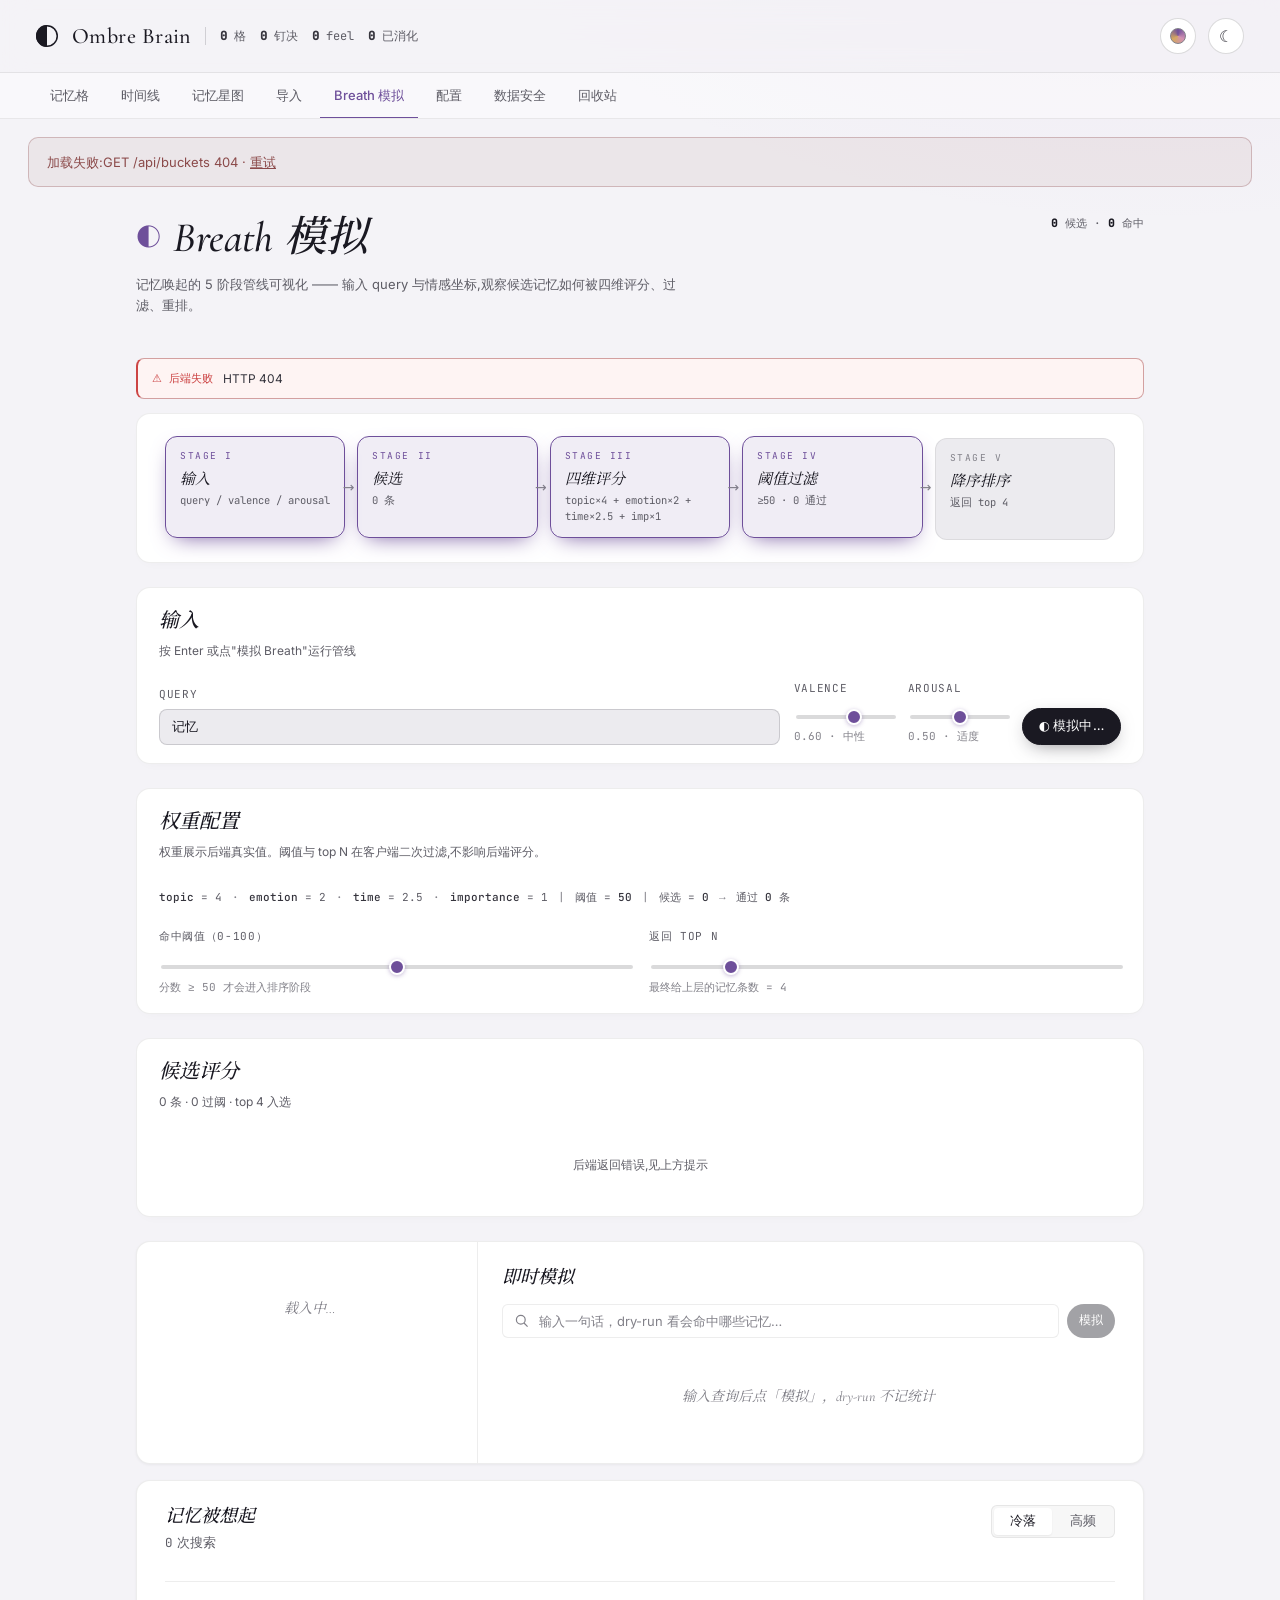
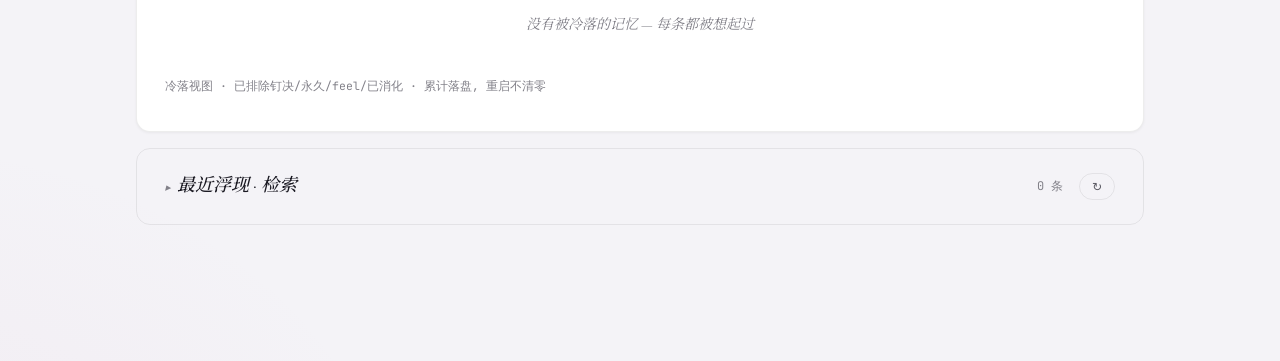
==== commit d4383892: "feat: add safe restore and persistent media alignment" ====
--- a/v2/console/index.html
+++ b/v2/console/index.html
@@ -8380,6 +8380,7 @@
   <script type="text/babel" src="./assets/0fbc1940-d12c-40a5-b16e-08034cf8b827.js"></script>
   <script type="text/babel" src="./assets/console-config.js"></script>
   <script type="text/babel" src="./assets/console-trash.js"></script>
+  <script type="text/babel" src="./assets/console-safety.js"></script>
   <script type="text/babel" src="./assets/8ad89a96-2e4c-4e41-92a8-c77f5bdd87a8.js"></script>
   <script type="text/babel" src="./assets/console-modal.js"></script>
   <script type="text/babel" src="./assets/import-v3.js"></script>
@@ -8388,4 +8389,4 @@
   <script type="text/babel" src="./assets/5b2bf5e0-0f1b-4b03-a31b-3bb6e79a2a24.js"></script>
 
 
-</body></html>+</body></html>
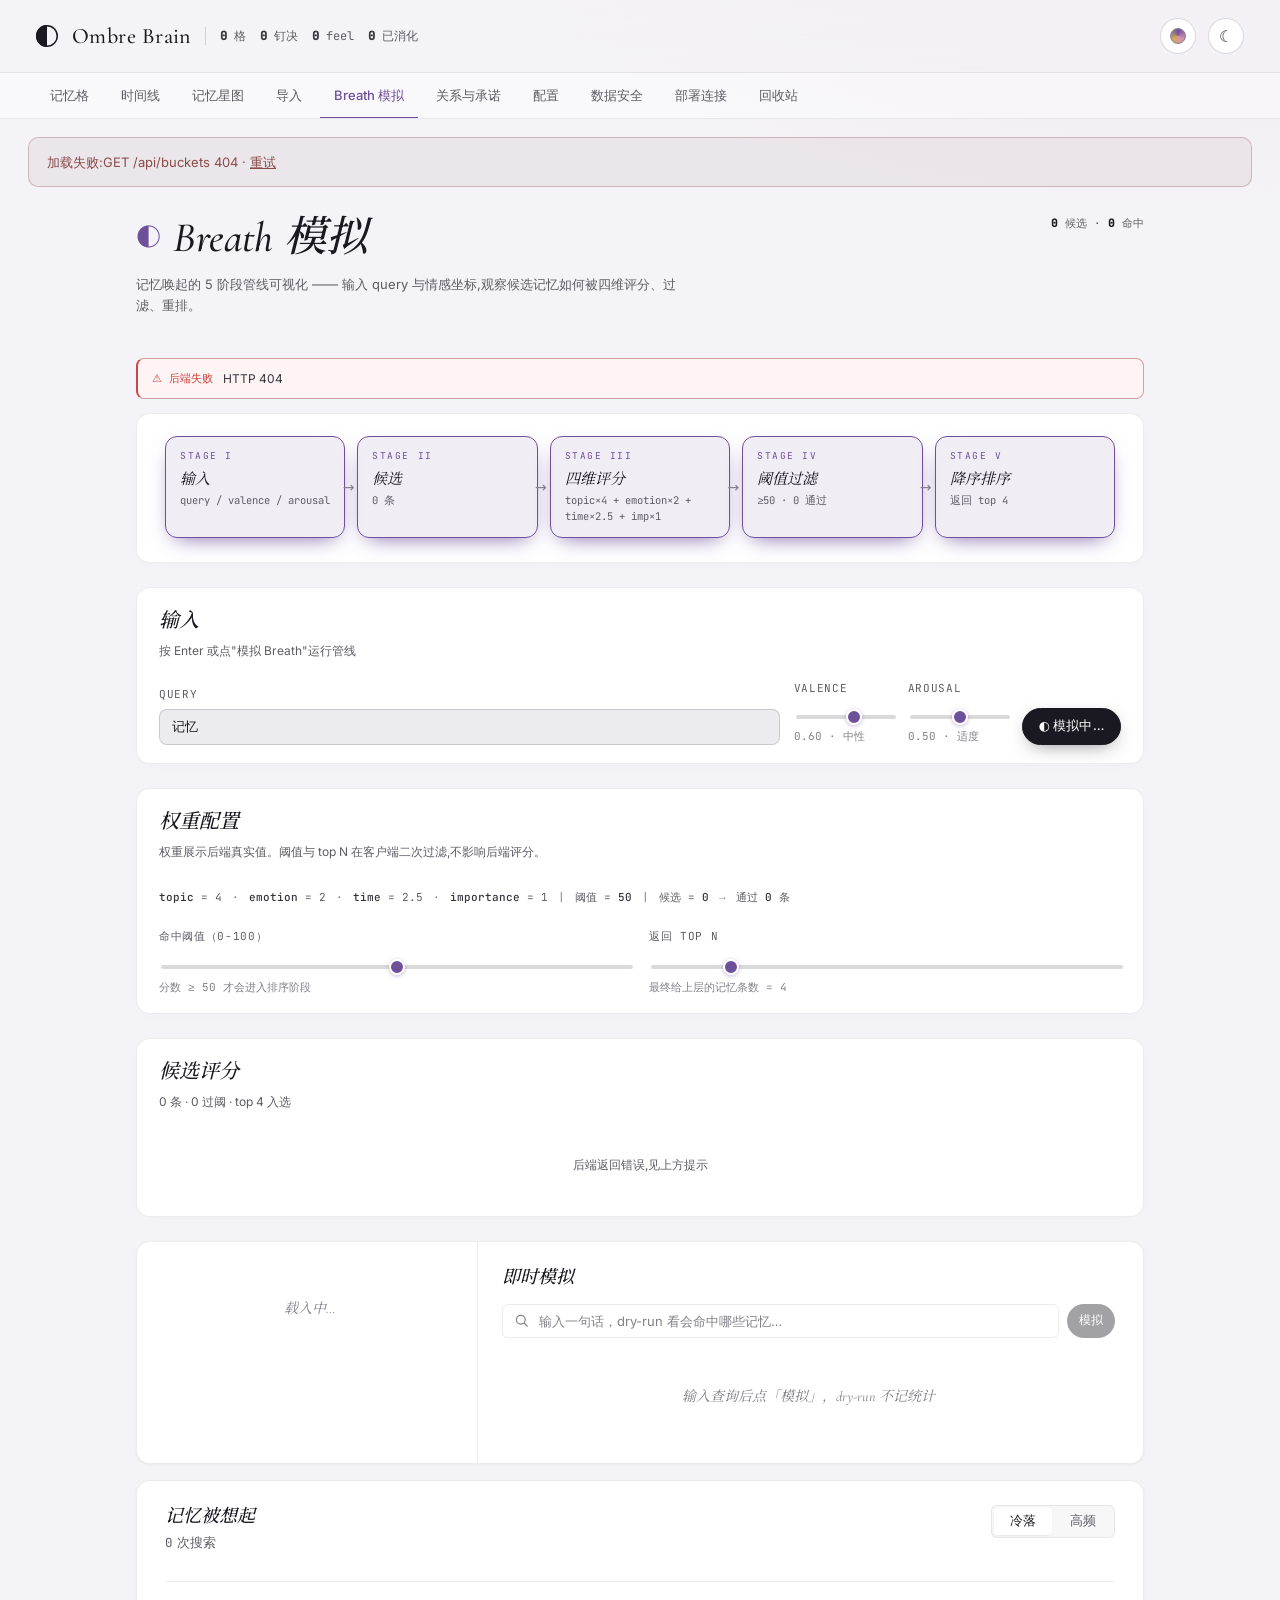
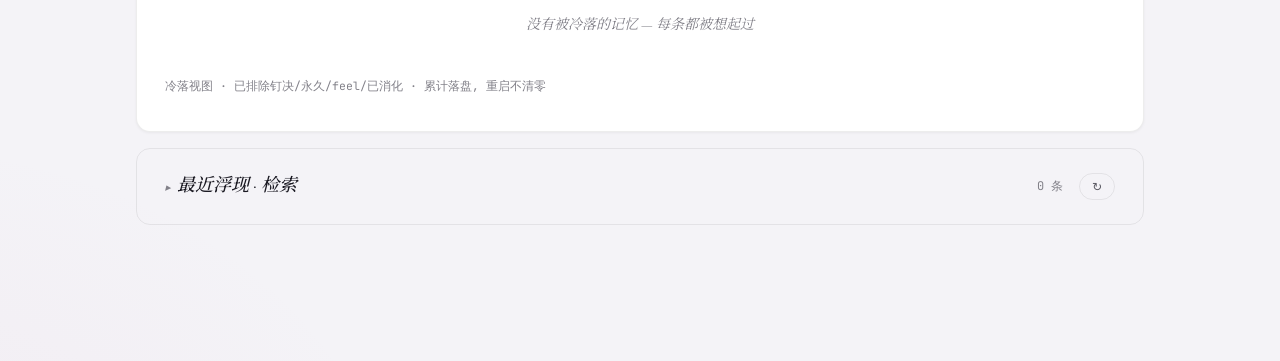
==== commit 99f094a4: "feat: align optional upstream 2.7.6 capabilities" ====
--- a/v2/console/index.html
+++ b/v2/console/index.html
@@ -8381,6 +8381,8 @@
   <script type="text/babel" src="./assets/console-config.js"></script>
   <script type="text/babel" src="./assets/console-trash.js"></script>
   <script type="text/babel" src="./assets/console-safety.js"></script>
+  <script type="text/babel" src="./assets/console-commitments.js"></script>
+  <script type="text/babel" src="./assets/console-operations.js"></script>
   <script type="text/babel" src="./assets/8ad89a96-2e4c-4e41-92a8-c77f5bdd87a8.js"></script>
   <script type="text/babel" src="./assets/console-modal.js"></script>
   <script type="text/babel" src="./assets/import-v3.js"></script>
